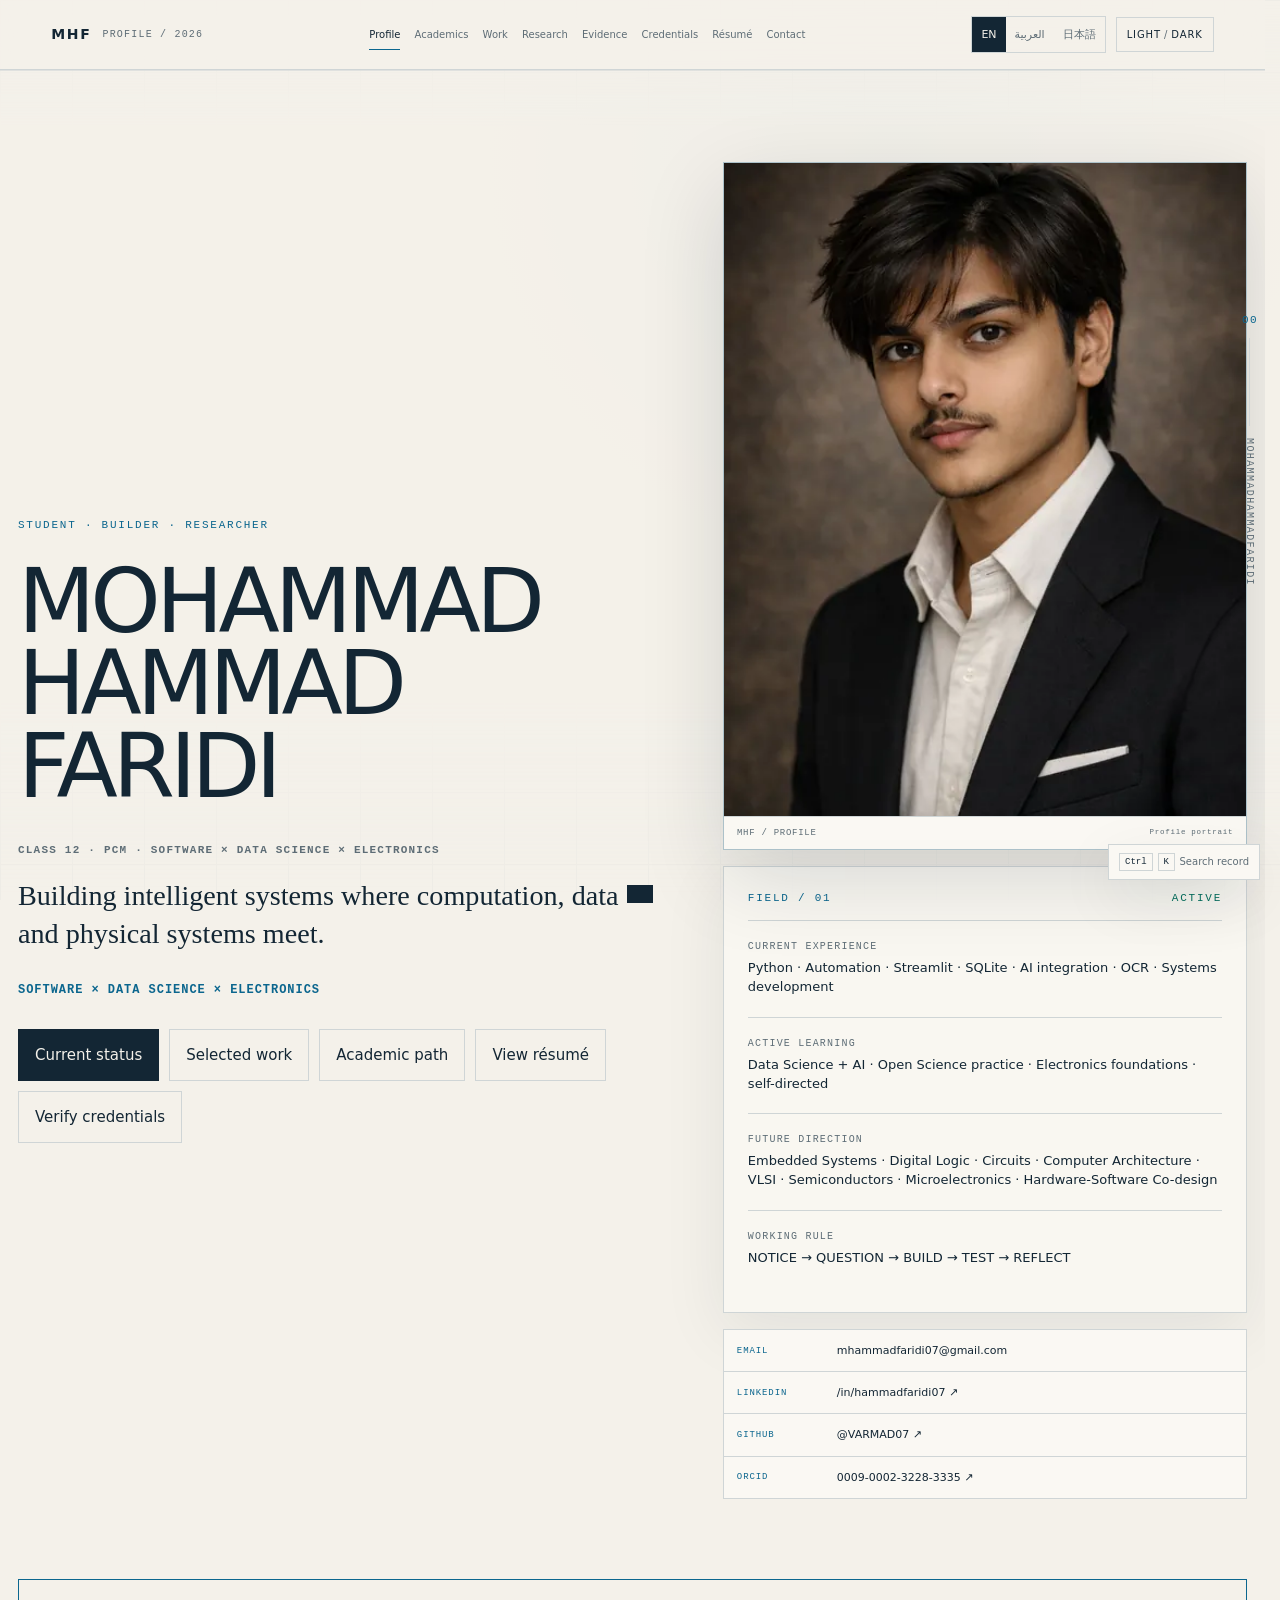
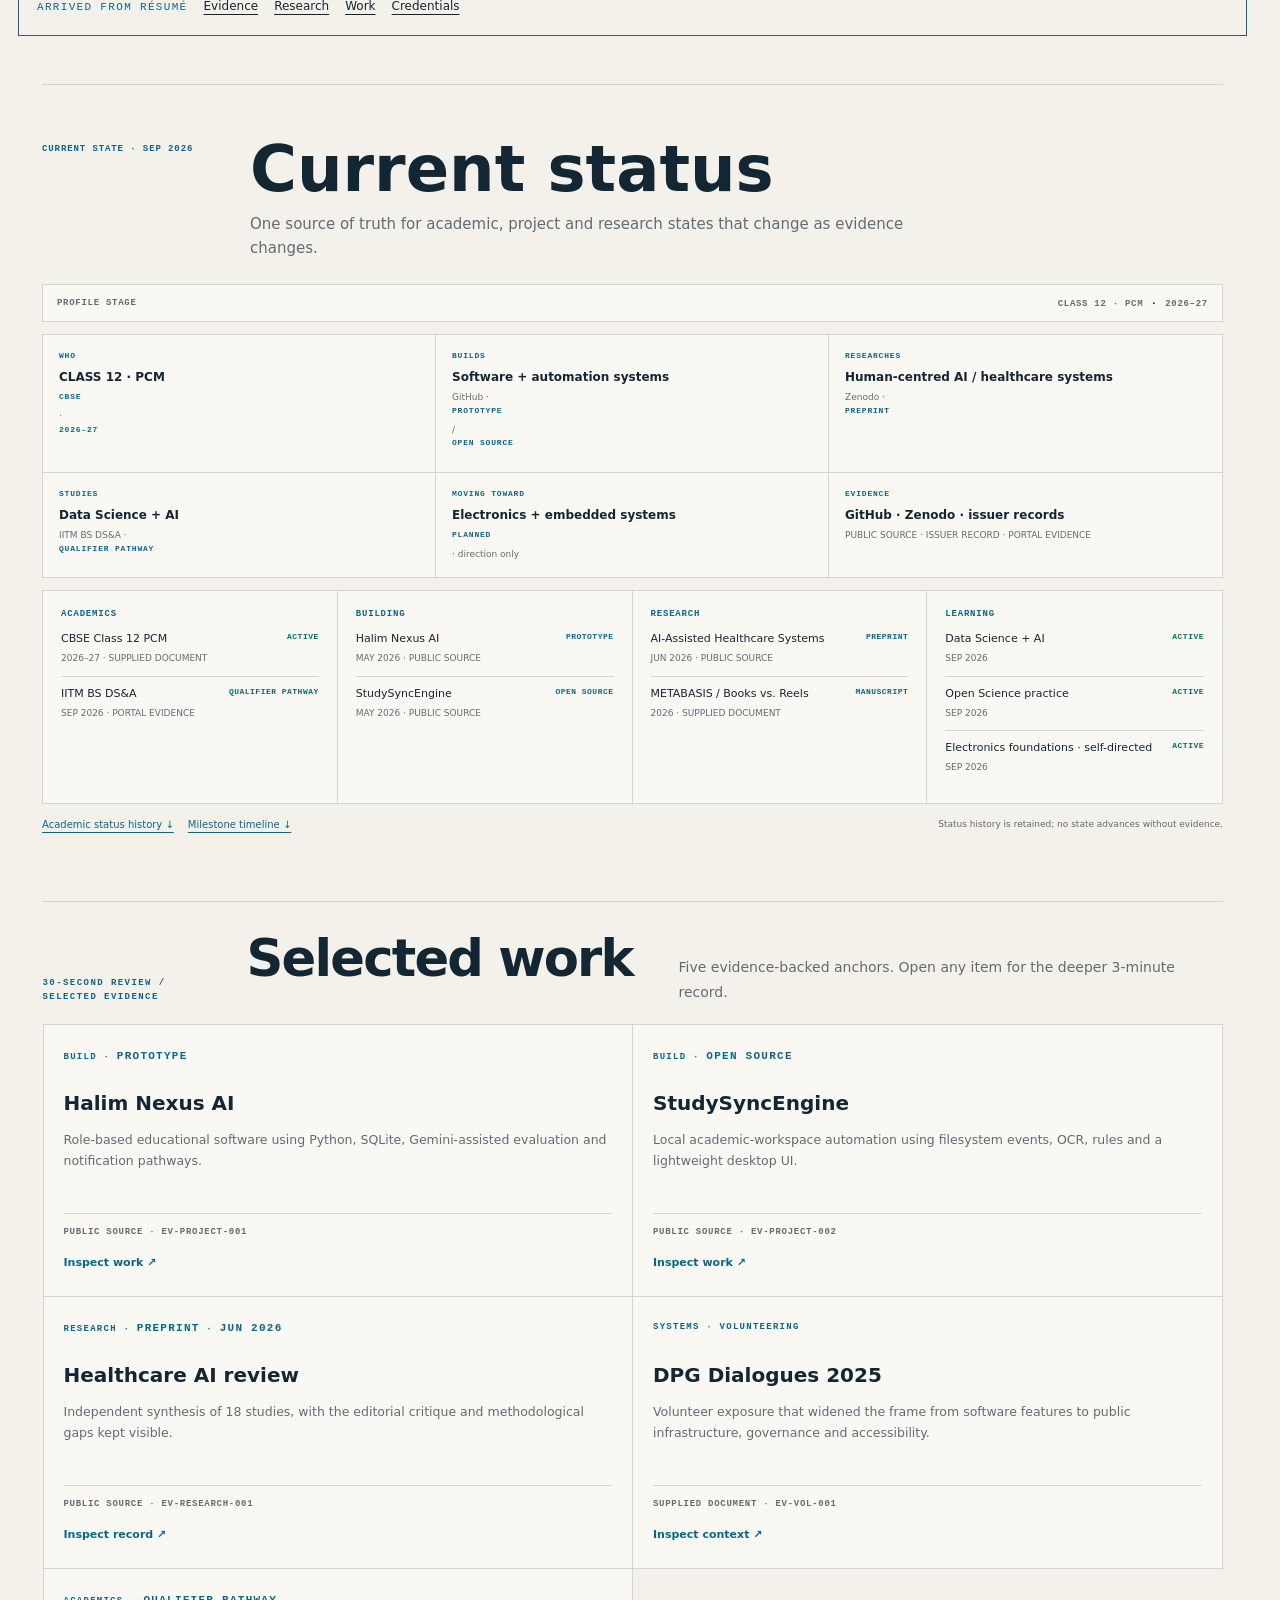
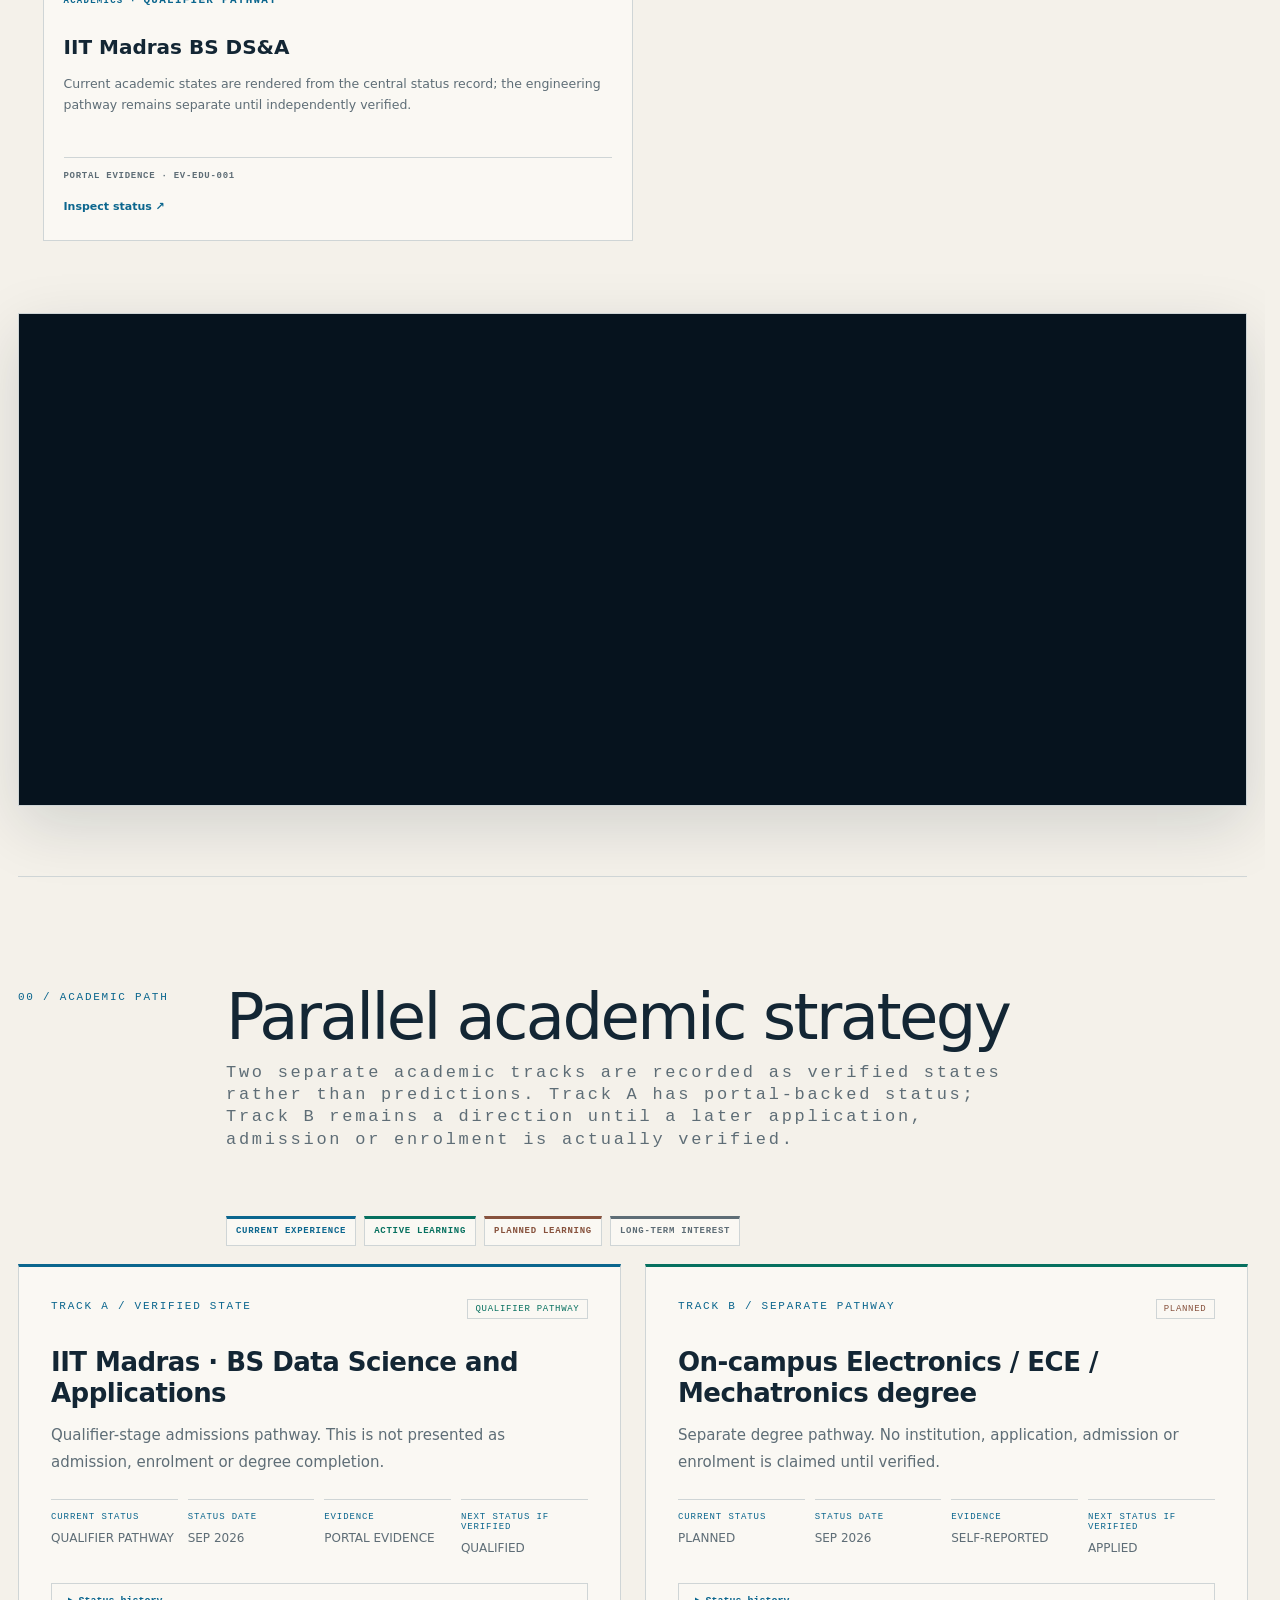
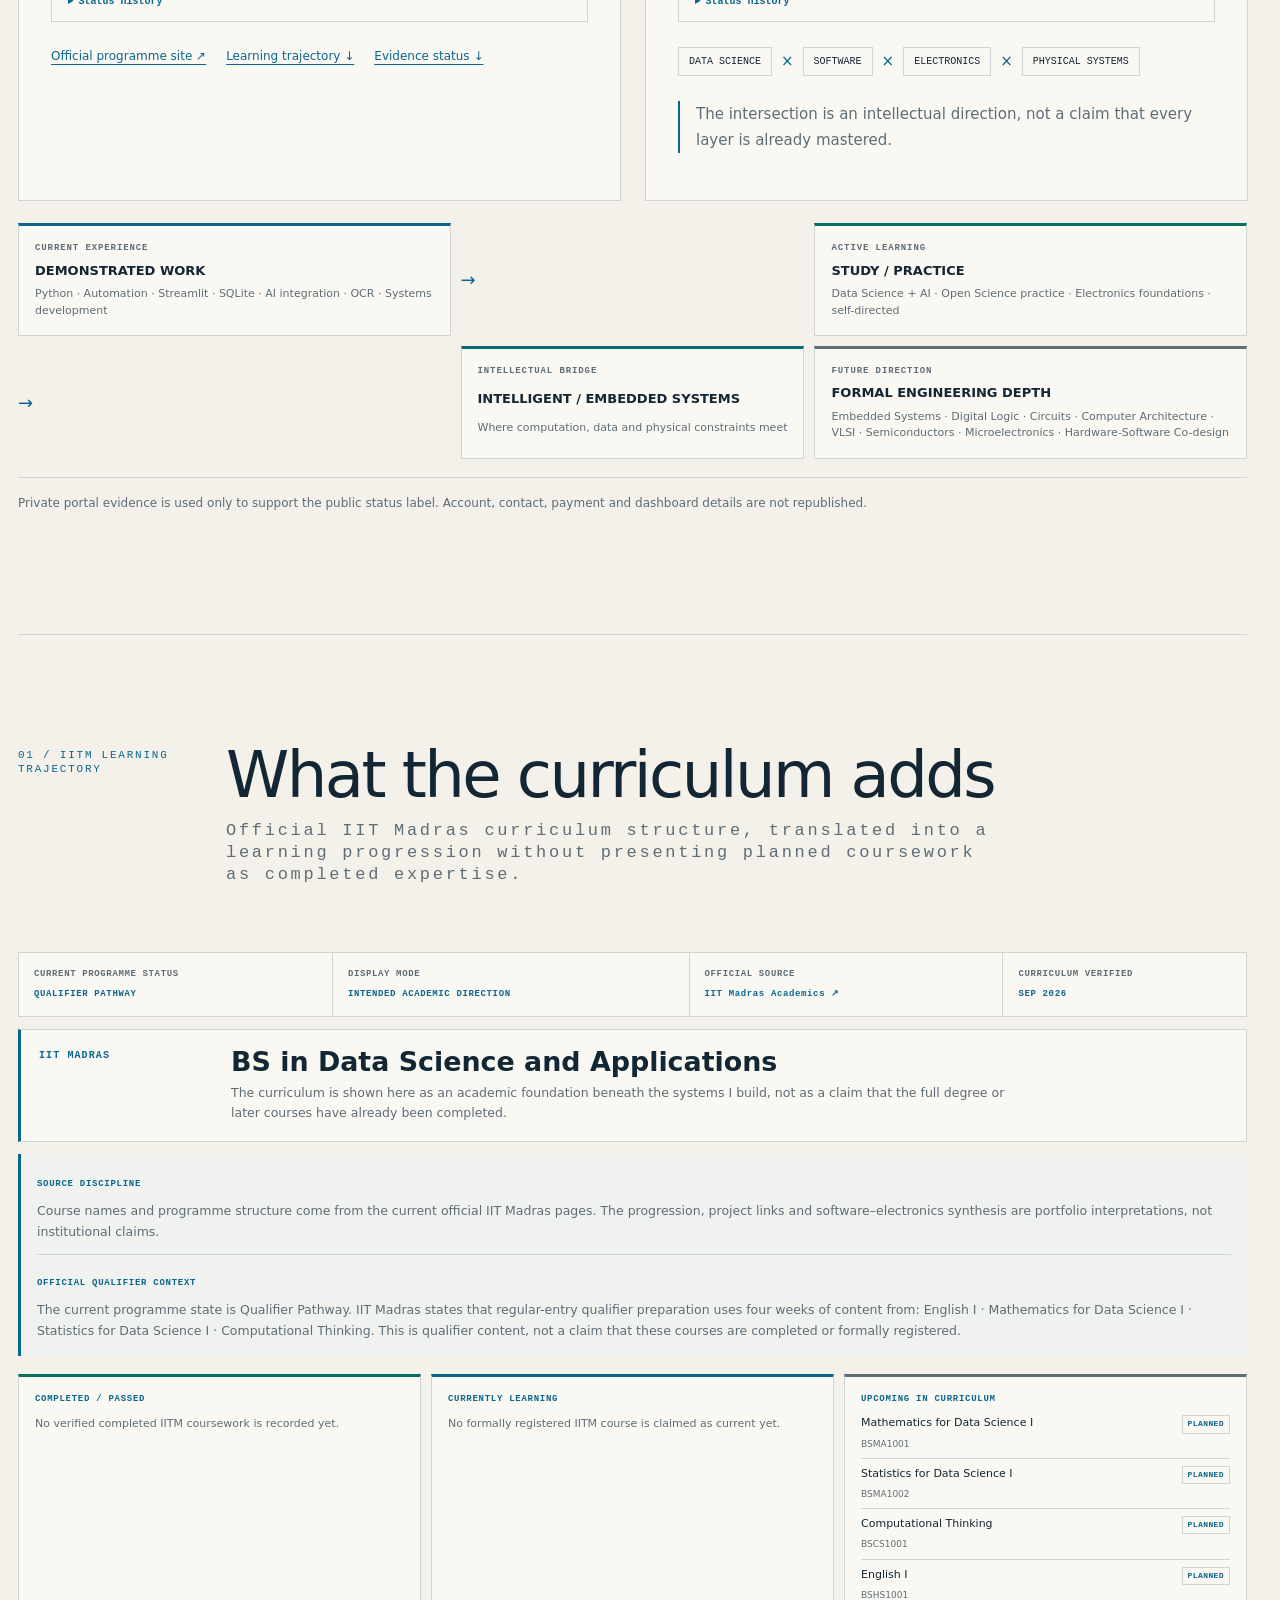
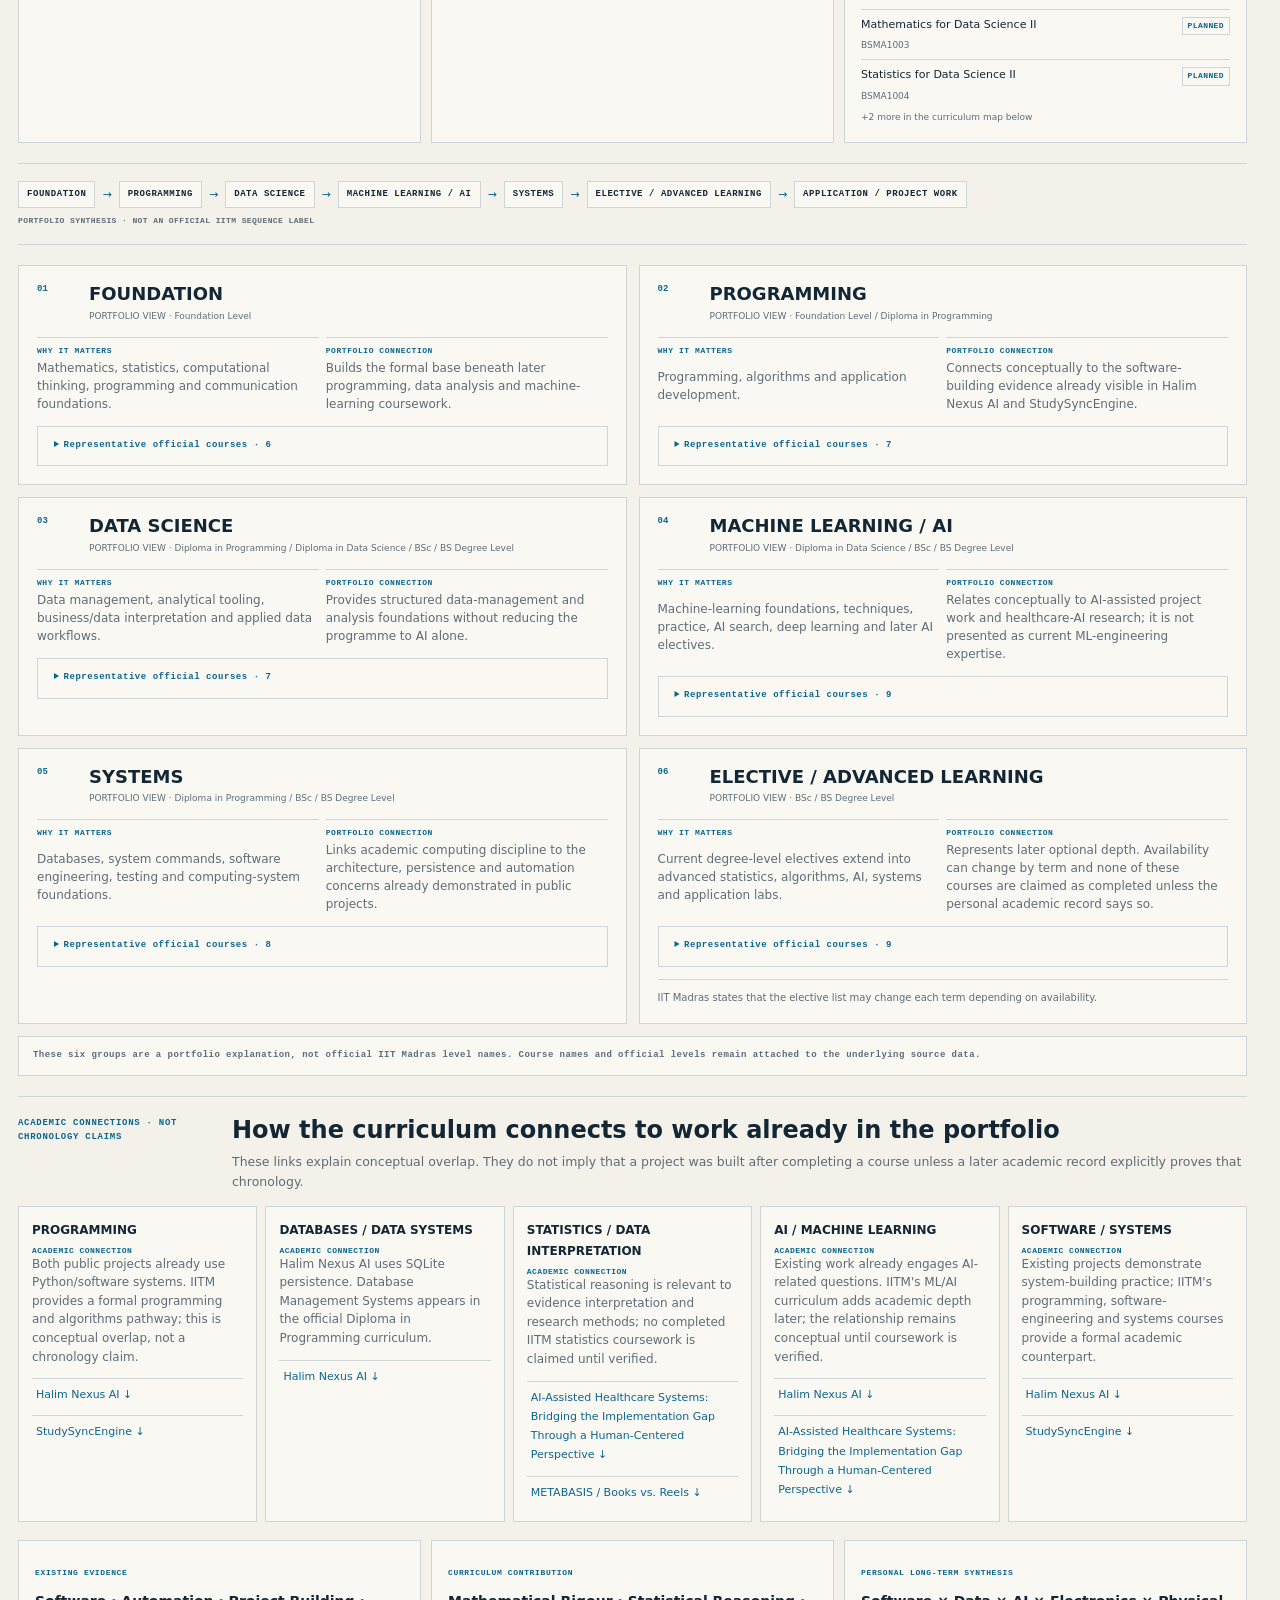
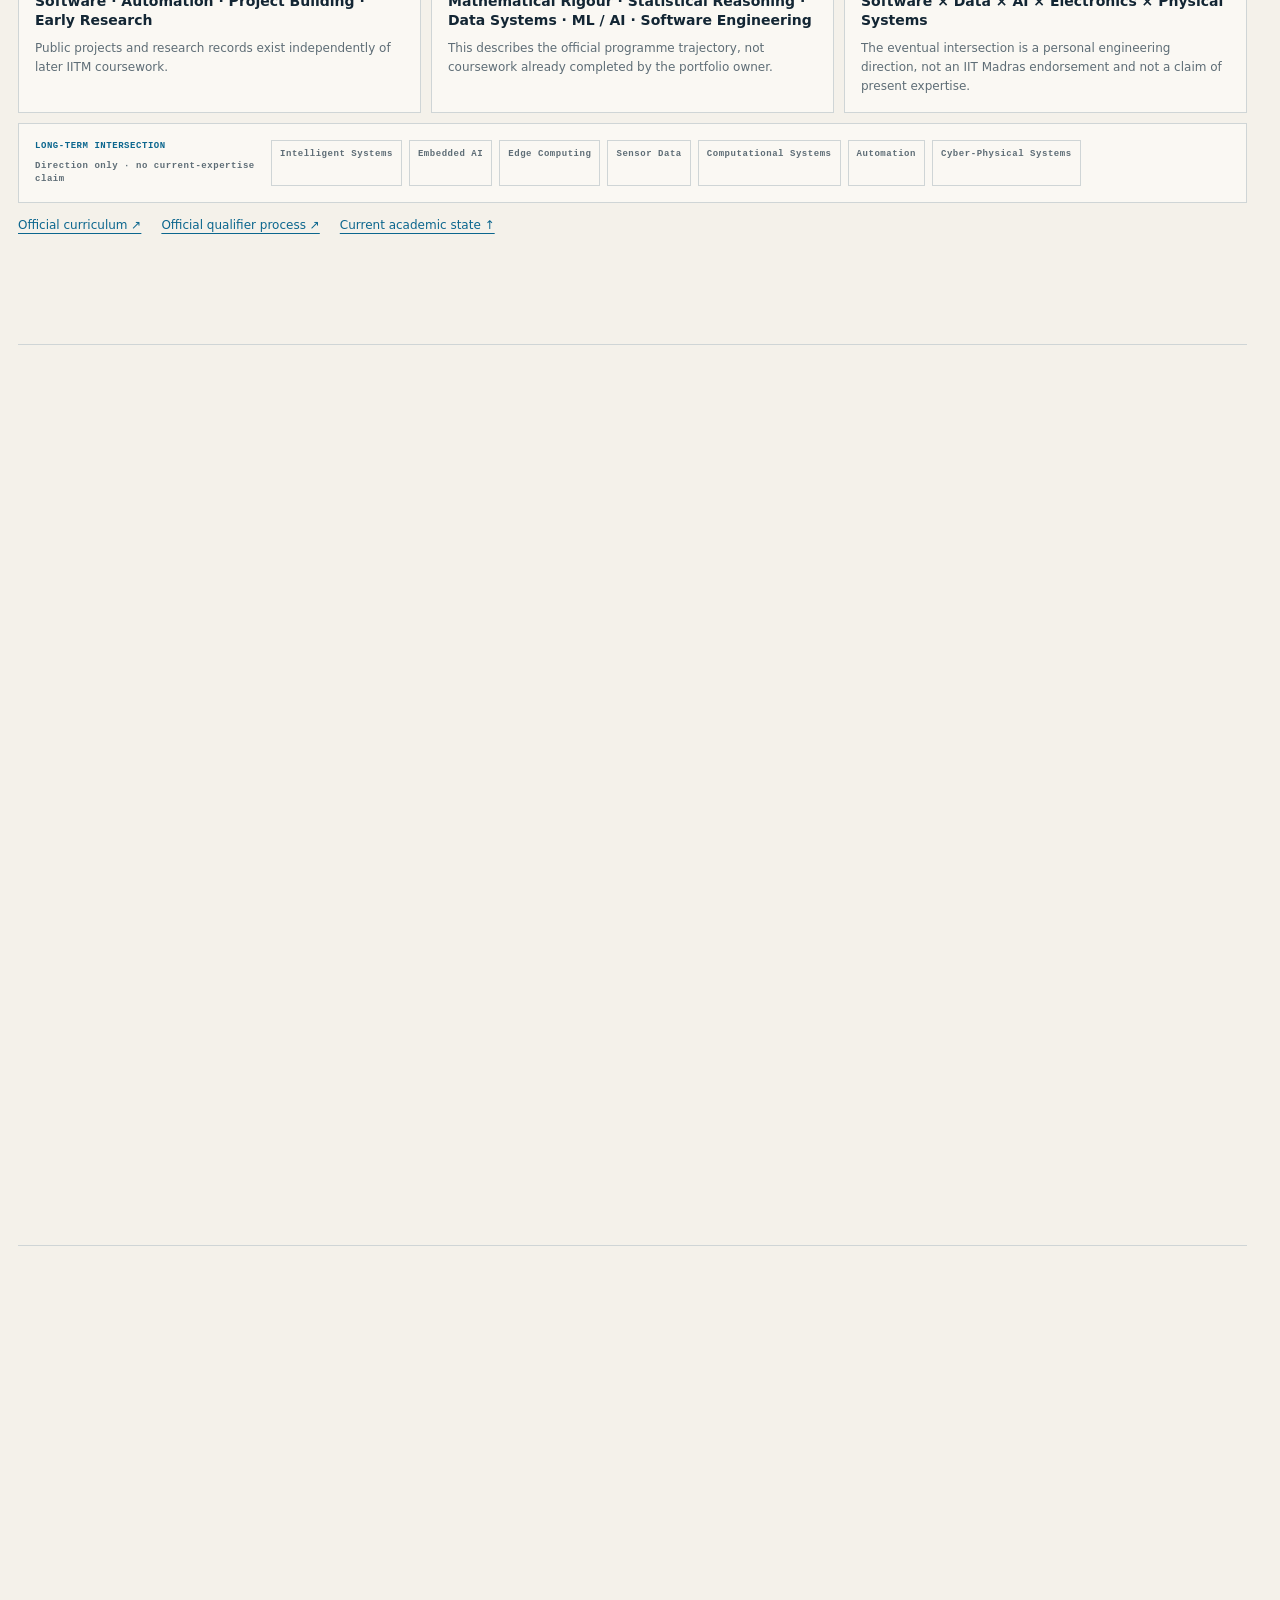
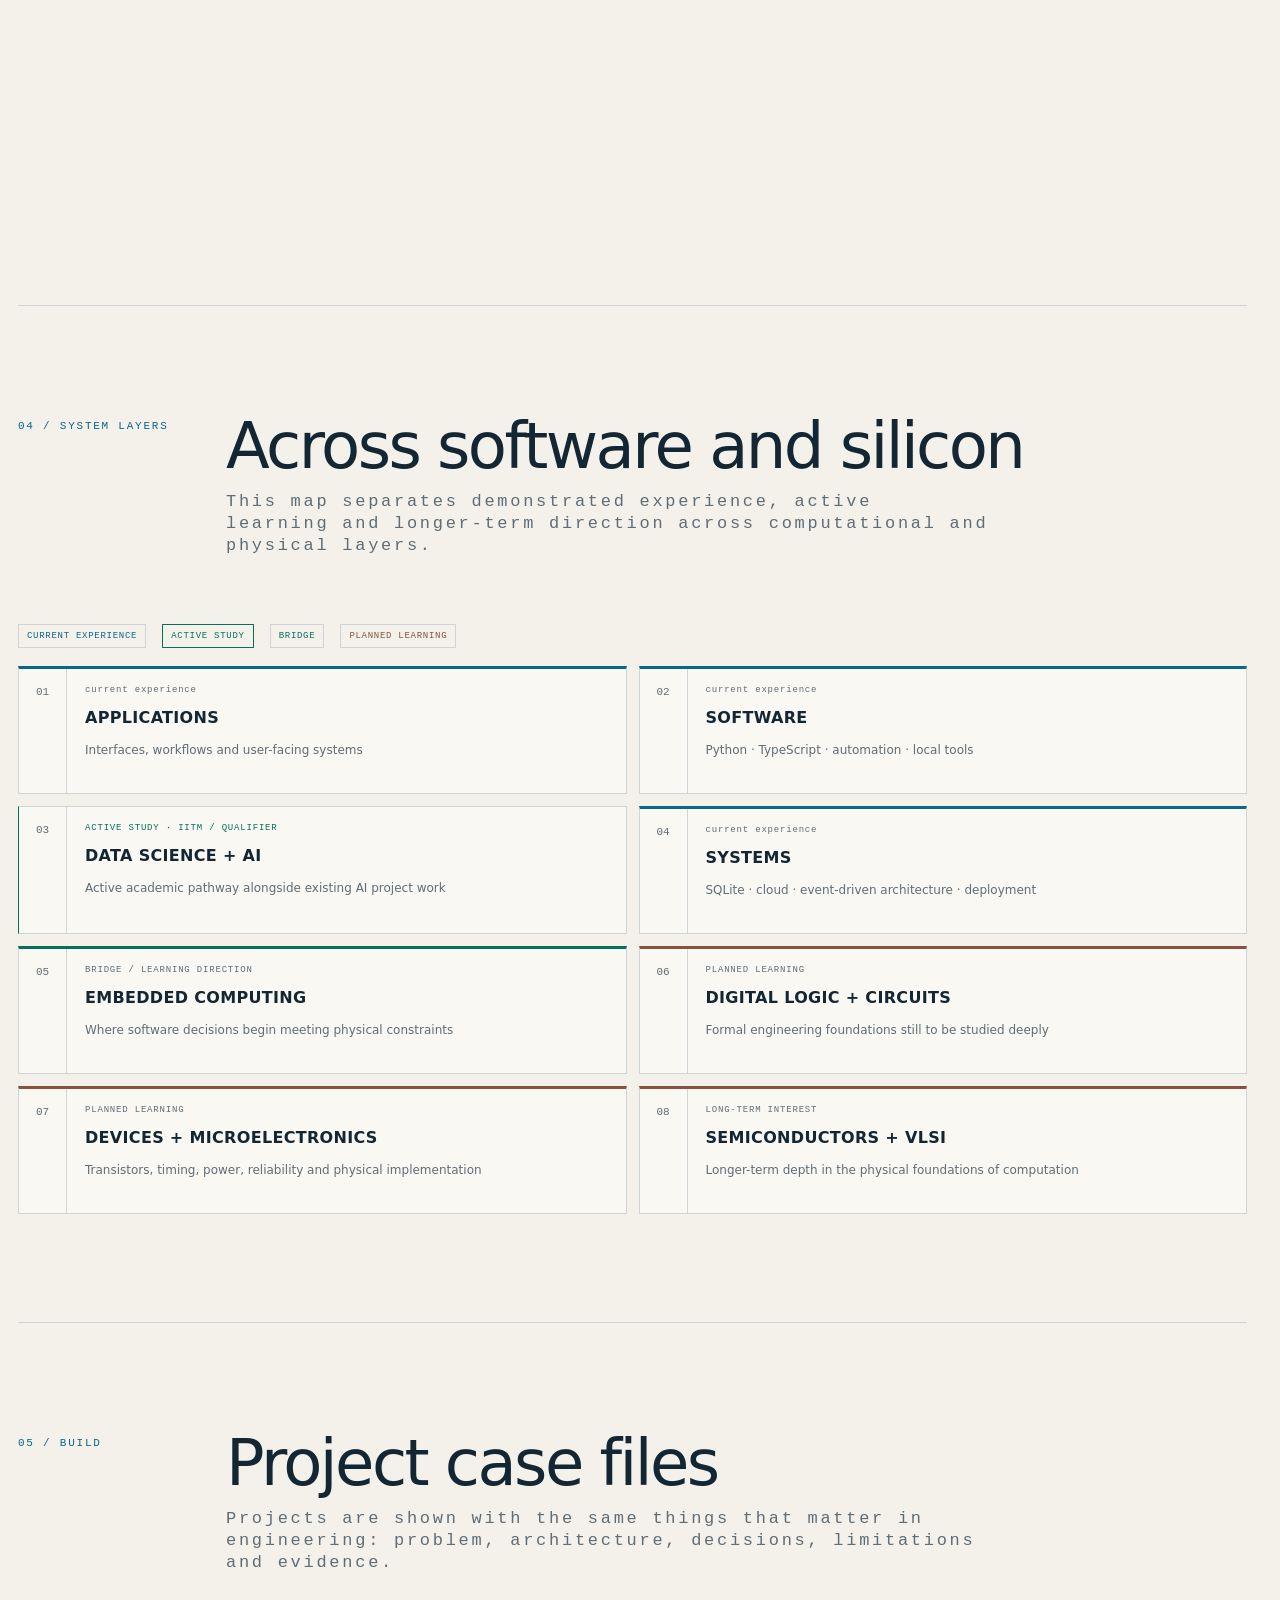
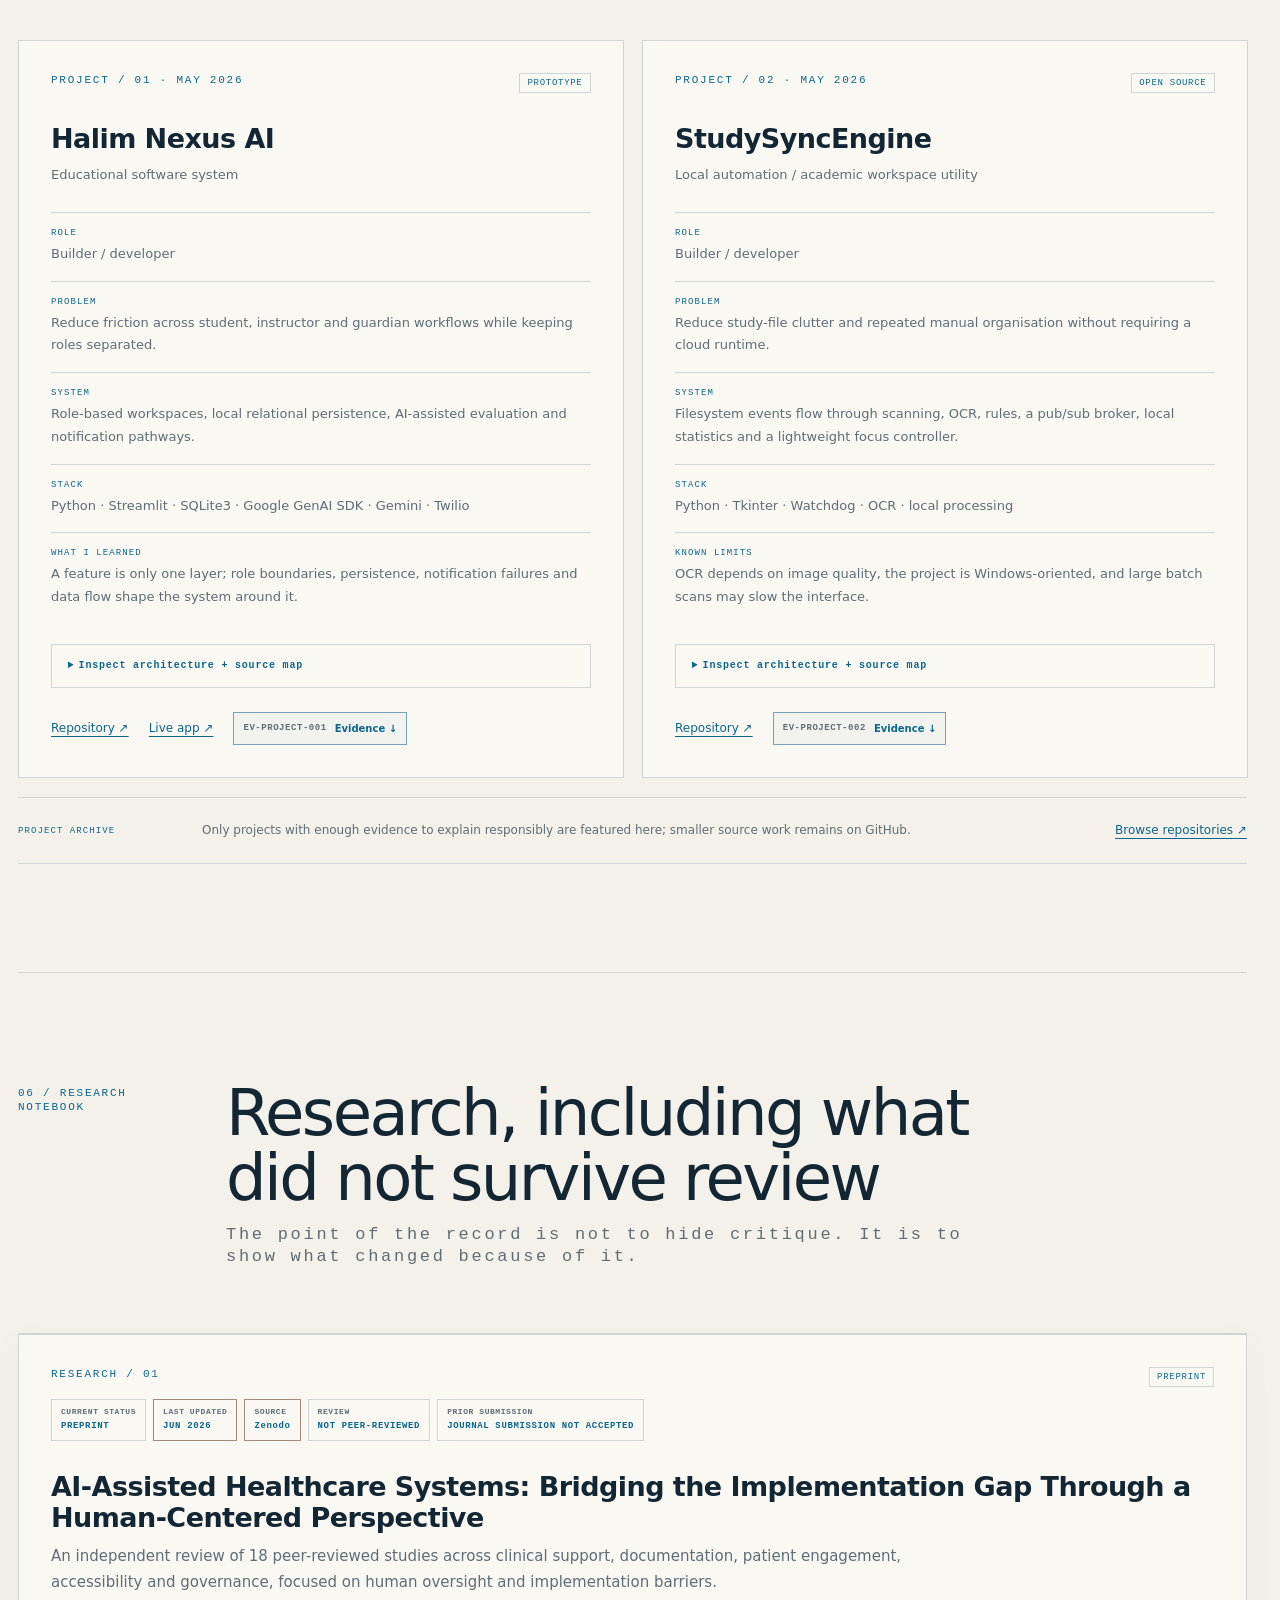
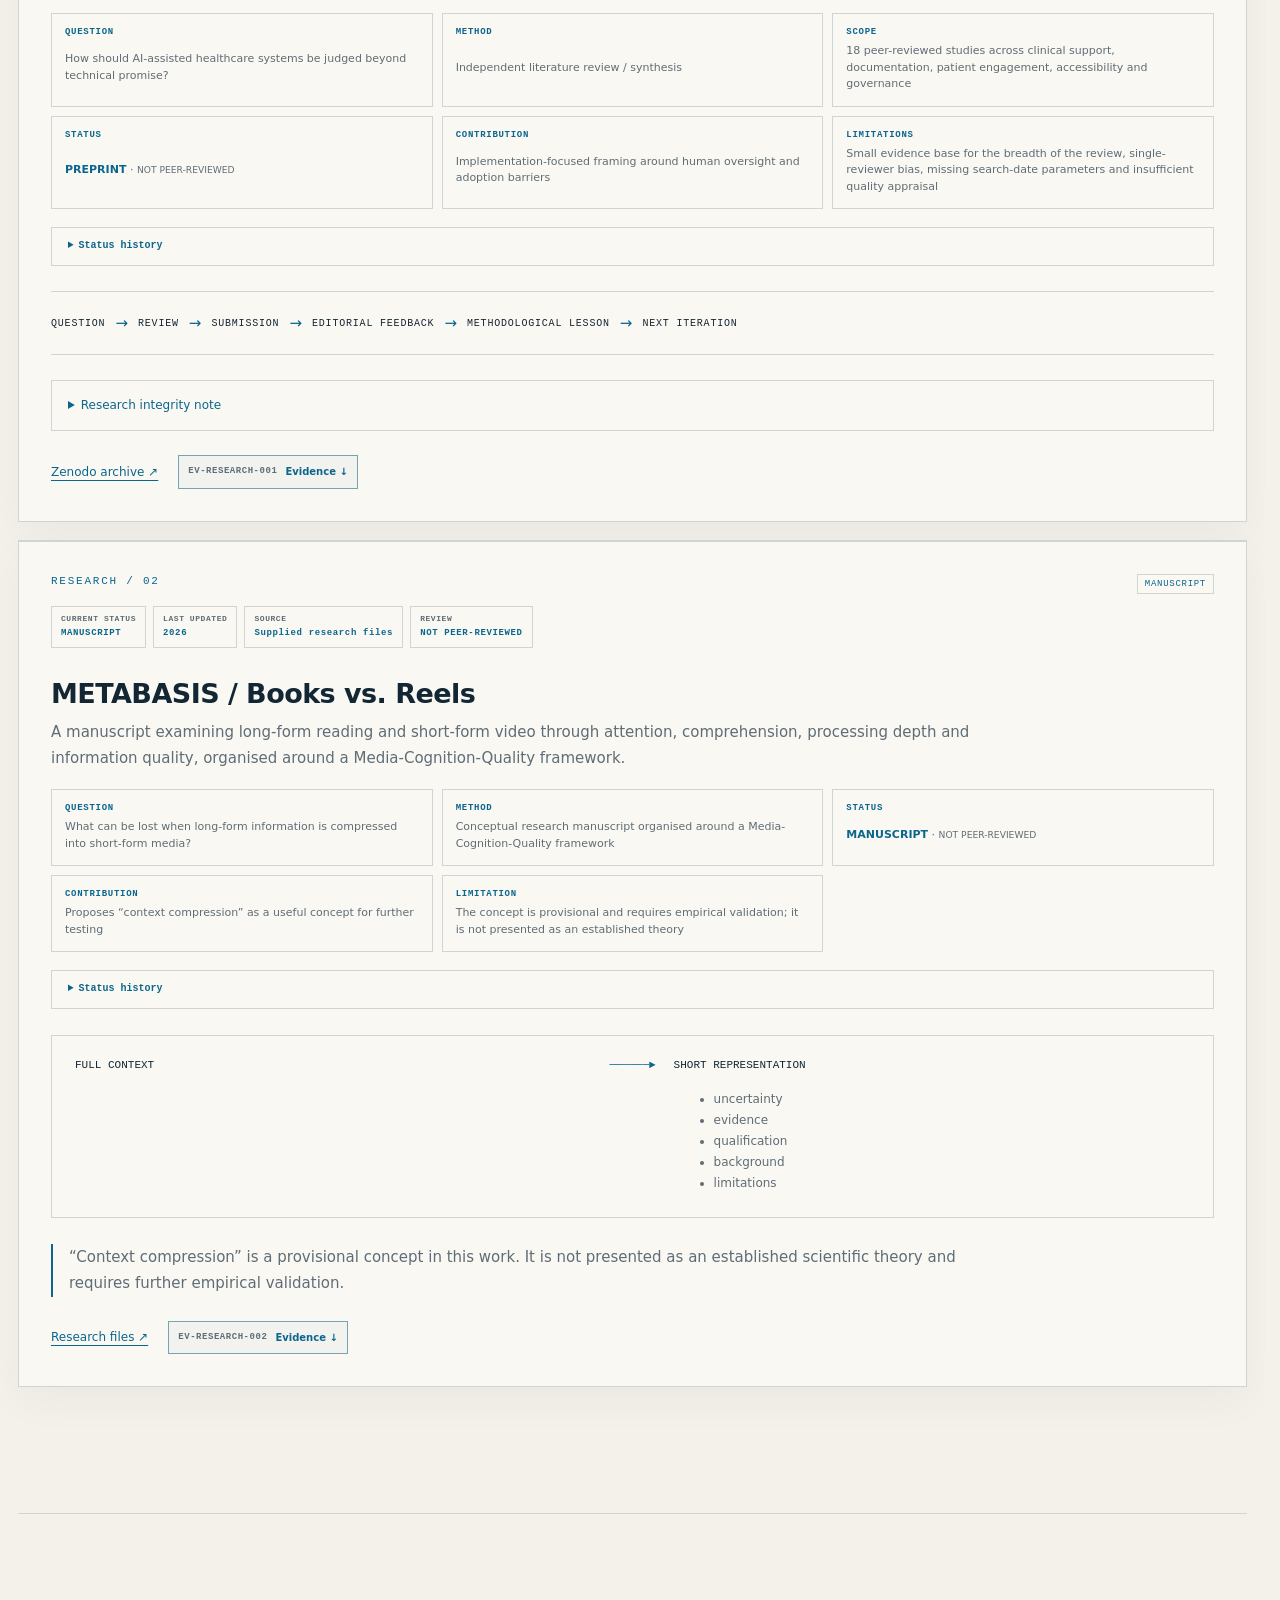
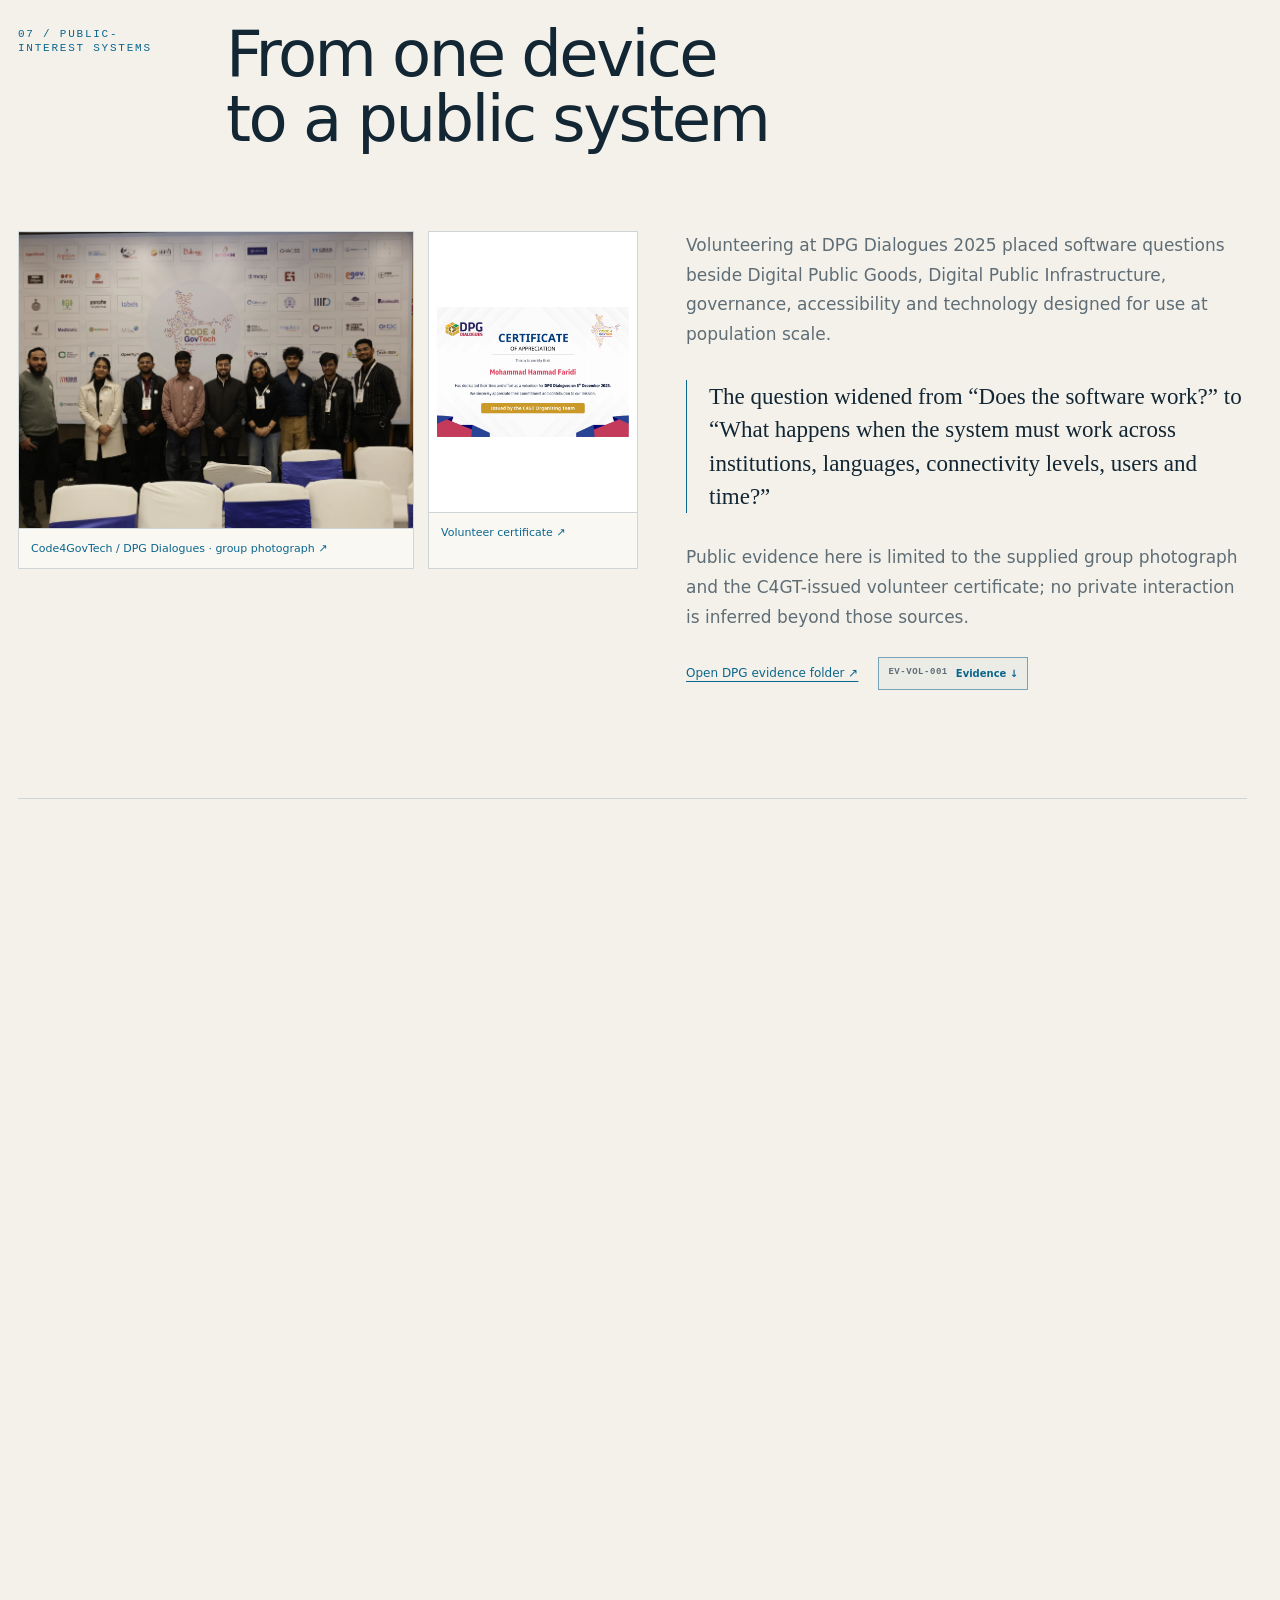
==== index.html @ b63f85c3 "Replace ambiguous evidence placeholders with explicit labels" ====
<!doctype html>
<html lang="en" dir="ltr" data-theme="home">
<head>
  <meta charset="utf-8">
  <meta name="viewport" content="width=device-width,initial-scale=1">
  <title>Mohammad Hammad Faridi · Student, Builder, Researcher</title>
  <meta name="description" content="Portfolio of Mohammad Hammad Faridi, a Class 12 PCM student exploring software, data science, AI and electronics through projects, research and structured learning.">
  <link rel="canonical" href="https://varmad07.github.io/resume/">
  <meta name="robots" content="index,follow,max-image-preview:large">
  <meta name="color-scheme" content="light dark">
  <meta name="theme-color" content="#f4f1ea">
  <meta property="og:type" content="website">
  <meta property="og:site_name" content="Mohammad Hammad Faridi — Portfolio">
  <meta property="og:title" content="Mohammad Hammad Faridi · Student, Builder, Researcher">
  <meta property="og:description" content="Class 12 PCM student exploring software, data science, AI and electronics through projects, research and structured learning.">
  <meta property="og:url" content="https://varmad07.github.io/resume/">
  <meta property="og:image" content="https://varmad07.github.io/resume/assets/images/og/mhf-og-v3.webp">
  <meta property="og:image:width" content="1200">
  <meta property="og:image:height" content="630">
  <meta property="og:image:alt" content="Mohammad Hammad Faridi — Student, Builder, Researcher · Software × Data Science × Electronics">
  <meta name="twitter:image" content="https://varmad07.github.io/resume/assets/images/og/mhf-og-v3.webp">
  <meta name="twitter:image:alt" content="Mohammad Hammad Faridi — Student, Builder, Researcher · Software × Data Science × Electronics">
  <meta name="twitter:title" content="Mohammad Hammad Faridi · Student, Builder, Researcher">
  <meta name="twitter:description" content="Class 12 PCM student exploring software, data science, AI and electronics through projects, research and structured learning.">
  <meta name="twitter:card" content="summary_large_image">
  <link rel="icon" href="assets/icons/icon.svg" type="image/svg+xml">
  <link rel="manifest" href="manifest.webmanifest">
  <link rel="preload" as="image" href="assets/images/profile-672.webp" type="image/webp" media="(min-width: 721px)" imagesrcset="assets/images/profile-480.webp 480w, assets/images/profile-672.webp 672w, assets/images/profile-768.webp 768w, assets/images/profile.webp 1024w" imagesizes="(max-width: 1050px) 700px, 36vw">
  <link rel="stylesheet" href="styles.css">
  <script type="application/ld+json">
  {
    "@context":"https://schema.org",
    "@graph":[
      {
        "@type":"Person",
        "@id":"https://varmad07.github.io/resume/#person",
        "name":"Mohammad Hammad Faridi",
        "url":"https://varmad07.github.io/resume/",
        "image":"https://varmad07.github.io/resume/assets/images/profile.webp",
        "sameAs":[
          "https://orcid.org/0009-0002-3228-3335",
          "https://github.com/VARMAD07",
          "https://linkedin.com/in/hammadfaridi07"
        ],
        "knowsAbout":[
          "Python","data science","AI-assisted software","local automation","open science","digital public infrastructure"
        ],
        "description":"Student, builder and researcher documenting software projects, research practice, technical learning and evidence across software, data science and electronics."
      },
      {
        "@type":"WebSite",
        "@id":"https://varmad07.github.io/resume/#website",
        "url":"https://varmad07.github.io/resume/",
        "name":"Mohammad Hammad Faridi — Portfolio",
        "about":{"@id":"https://varmad07.github.io/resume/#person"},
        "inLanguage":["en","ar","ja"]
      },
      {
        "@type":"ScholarlyArticle",
        "@id":"https://varmad07.github.io/resume/#healthcare-ai-research",
        "headline":"AI-Assisted Healthcare Systems: Bridging the Implementation Gap Through a Human-Centered Perspective",
        "author":{"@id":"https://varmad07.github.io/resume/#person"},
        "url":"https://zenodo.org/records/20707263",
        "description":"Independent review project on implementation barriers, human oversight and real-world use of AI-assisted healthcare systems, with a public research record and explicit methodology notes."
      },
      {
        "@type":"SoftwareSourceCode",
        "@id":"https://varmad07.github.io/resume/#halim-nexus-ai",
        "name":"Halim Nexus AI",
        "author":{"@id":"https://varmad07.github.io/resume/#person"},
        "codeRepository":"https://github.com/VARMAD07/halim-nexus-ai",
        "url":"https://halimai.streamlit.app/",
        "programmingLanguage":"Python"
      },
      {
        "@type":"SoftwareSourceCode",
        "@id":"https://varmad07.github.io/resume/#study-sync-engine",
        "name":"StudySyncEngine",
        "author":{"@id":"https://varmad07.github.io/resume/#person"},
        "codeRepository":"https://github.com/VARMAD07/study-sync-engine",
        "programmingLanguage":"Python"
      }
    ]
  }
  </script>
</head>
<body>
<div class="scroll-progress" aria-hidden="true"><i id="scroll-progress-bar"></i></div>
<a class="skip" href="#main" data-i18n="skip">Skip to content</a>
<div class="grid-bg" aria-hidden="true"></div>
<header class="topbar" id="top">
  <a class="brand" href="#top" title="Mohammad Hammad Faridi home"><b>MHF</b><small>PROFILE / 2026</small></a>
  <nav class="desktop-nav" aria-label="Primary">
    <a href="#profile" data-i18n="nav.profile">Profile</a><a href="#academic-path" data-i18n="nav.academics">Academics</a><a href="#work" data-i18n="nav.work">Work</a><a href="#research" data-i18n="nav.research">Research</a><a href="#evidence" data-i18n="nav.evidence">Evidence</a><a href="#credentials" data-i18n="nav.credentials">Credentials</a><a href="#resume" data-i18n="nav.resume">Résumé</a><a href="#contact" data-i18n="nav.contact">Contact</a>
  </nav>
  <div class="controls">
    <div class="languages" aria-label="Language"><button data-lang="en" class="active">EN</button><button data-lang="ar">العربية</button><button data-lang="ja">日本語</button></div>
    <button id="theme" class="theme" aria-pressed="false" title="Toggle light / dark mode"><span data-i18n="mode.home">LIGHT</span><i>/</i><span data-i18n="mode.lab">DARK</span></button>
    <button id="menu" class="menu" aria-expanded="false" aria-controls="mobile-nav" data-i18n="menu">Menu</button>
  </div>
</header>
<aside class="section-indicator" aria-hidden="true"><span id="section-index">00</span><i></i><span id="section-label">PROFILE</span></aside>
<nav id="mobile-nav" class="mobile-nav" hidden>
  <a href="#profile" data-i18n="nav.profile">Profile</a><a href="#academic-path" data-i18n="nav.academics">Academics</a><a href="#work" data-i18n="nav.work">Work</a><a href="#research" data-i18n="nav.research">Research</a><a href="#evidence" data-i18n="nav.evidence">Evidence</a><a href="#credentials" data-i18n="nav.credentials">Credentials</a><a href="#resume" data-i18n="nav.resume">Résumé</a><a href="#contact" data-i18n="nav.contact">Contact</a>
</nav>
<aside id="reviewer-mode-note" class="reviewer-mode-note" hidden>
  <span><b data-i18n="reviewer.label">REVIEWER VIEW</b><small data-i18n="reviewer.note">Current status · academic path · selected work · research · evidence · résumé</small><small id="reviewer-current-state" class="reviewer-current-state"></small></span>
  <nav class="reviewer-links" aria-label="Reviewer fast path"><a href="#current-status">Current status</a><a href="#academic-path">Academics</a><a href="#selected-work">Selected work</a><a href="#research">Research</a><a href="#evidence">Evidence</a><a href="#resume">Résumé</a></nav>
  <a href="./" data-i18n="reviewer.exit">Exit reviewer view</a>
</aside>

<main id="main" tabindex="-1">
<section class="hero" id="profile">
  <div class="hero-copy">
    <p class="micro" data-i18n="hero.kicker">STUDENT · BUILDER · RESEARCHER</p>
    <h1><span>MOHAMMAD</span><span>HAMMAD</span><span>FARIDI</span></h1>
    <p class="hero-role"><span data-state="profile.stage">Loading current stage</span><span aria-hidden="true"> · </span><span data-i18n="hero.role">Software × Data Science × Electronics</span></p>
    <p class="lede" data-i18n="hero.lede">Building intelligent systems where computation, data and physical systems meet.</p>
    <p class="trajectory" data-i18n="hero.trajectory">Software × Data Science × Electronics</p>
    <div class="actions"><a class="btn primary" href="#current-status">Current status</a><a class="btn" href="#selected-work">Selected work</a><a class="btn" href="#academic-path" data-i18n="cta.path">Academic path</a><a class="btn" href="https://drive.google.com/file/d/1es2jFYbbYQQ4BdC5oNyECEX2p4zypKti/view?usp=drivesdk" target="_blank" rel="noopener" data-i18n="cta.resume">View résumé</a><a class="btn" href="#evidence" data-i18n="cta.verify">Verify credentials</a></div>
  </div>
  <div class="hero-side">
    <figure class="profile-card portrait">
      <a class="profile-image-link" href="https://drive.google.com/file/d/1rOJaoReKV3YGpdus0JSVkkRPq9ZMbrIQ/view?usp=drivesdk" target="_blank" rel="noopener" aria-label="Open Mohammad Hammad Faridi profile portrait">
        <img src="assets/images/profile-672.webp" srcset="assets/images/profile-480.webp 480w, assets/images/profile-672.webp 672w, assets/images/profile-768.webp 768w, assets/images/profile.webp 1024w" sizes="(max-width: 720px) calc(100vw - 36px), (max-width: 1050px) 700px, 36vw" alt="Mohammad Hammad Faridi" width="1024" height="1536" loading="lazy" decoding="async" fetchpriority="auto">
      </a>
      <figcaption><span>MHF / PROFILE</span><small data-i18n="photo.caption">Profile portrait</small></figcaption>
    </figure>
    <aside class="instrument">
      <div class="instrument-head"><span>FIELD / 01</span><span class="signal">ACTIVE</span></div>
      <dl><div><dt data-i18n="scope.current">CURRENT EXPERIENCE</dt><dd data-state-list-inline="capabilities.currentExperience">Loading…</dd></div><div><dt data-i18n="scope.study">ACTIVE LEARNING</dt><dd data-state-list-inline="capabilities.activeLearning">Loading…</dd></div><div><dt data-i18n="scope.next">FUTURE DIRECTION</dt><dd data-state-list-inline="capabilities.futureDirection">Loading…</dd></div><div><dt data-i18n="scope.rule">WORKING RULE</dt><dd>NOTICE → QUESTION → BUILD → TEST → REFLECT</dd></div></dl>
    </aside>
    <div class="contact-rail" aria-label="Profile links">
      <a href="mailto:mhammadfaridi07@gmail.com"><span>EMAIL</span><b>mhammadfaridi07@gmail.com</b></a>
      <a href="https://linkedin.com/in/hammadfaridi07" target="_blank" rel="noopener"><span>LINKEDIN</span><b>/in/hammadfaridi07 ↗</b></a>
      <a href="https://github.com/VARMAD07" target="_blank" rel="noopener"><span>GITHUB</span><b>@VARMAD07 ↗</b></a>
      <a href="https://orcid.org/0009-0002-3228-3335" target="_blank" rel="noopener"><span>ORCID</span><b>0009-0002-3228-3335 ↗</b></a>
    </div>
  </div>
</section>

<section id="resume-arrival" class="resume-arrival" hidden aria-live="polite"><b data-i18n="arrival">ARRIVED FROM RÉSUMÉ</b><a href="#evidence" data-i18n="nav.evidence">Evidence</a><a href="#research" data-i18n="nav.research">Research</a><a href="#work" data-i18n="nav.work">Work</a><a href="#credentials" data-i18n="credentials.title">Credentials</a></section>

<section class="current-status-panel" id="current-status" aria-labelledby="current-status-title">
  <header>
    <p><span data-i18n="current.kicker">CURRENT STATE</span> · <b data-state="asOf">Loading…</b></p>
    <h2 id="current-status-title" data-i18n="current.title">Current status</h2>
    <span data-i18n="current.intro">One source of truth for academic, project and research states that change as evidence changes.</span>
  </header>
  <div class="status-phase"><span data-i18n="current.phase">PROFILE STAGE</span><b><span data-state="profile.stage">Loading current stage</span> · <span data-state="profile.stageDate">Loading date</span></b></div>
  <div class="reviewer-snapshot" aria-label="30-second reviewer summary">
    <article><span data-i18n="review.who">WHO</span><b data-state="profile.stage">Loading current stage</b><small><span data-state="profile.schoolSystem">Loading school system</span> · <span data-state="profile.stageDate">Loading academic year</span></small></article>
    <article><span data-i18n="review.builds">BUILDS</span><b data-i18n="review.buildsValue">Software + automation systems</b><small>GitHub · <span data-state-status="projects.halim.status">Loading status</span> / <span data-state-status="projects.studysync.status">Loading status</span></small></article>
    <article><span data-i18n="review.researches">RESEARCHES</span><b data-i18n="review.researchesValue">Human-centred AI / healthcare systems</b><small>Zenodo · <span data-state-status="research.healthcare.status">Loading status</span></small></article>
    <article><span data-i18n="review.studies">STUDIES</span><b data-i18n="review.studiesValue">Data Science + AI</b><small>IITM BS DS&A · <span data-state-status="academics.iitm.status">Loading status</span></small></article>
    <article><span data-i18n="review.direction">MOVING TOWARD</span><b data-i18n="review.directionValue">Electronics + embedded systems</b><small><span data-state-status="academics.engineering.status">Loading status</span> · direction only</small></article>
    <article><span data-i18n="review.evidence">EVIDENCE</span><b data-i18n="review.evidenceValue">GitHub · Zenodo · issuer records</b><small>PUBLIC SOURCE · ISSUER RECORD · PORTAL EVIDENCE</small></article>
  </div>
  <div class="current-status-grid">
    <article><span data-i18n="current.academics">ACADEMICS</span><div id="current-academics"></div></article>
    <article><span data-i18n="current.building">BUILDING</span><div id="current-building"></div></article>
    <article><span data-i18n="current.research">RESEARCH</span><div id="current-research"></div></article>
    <article><span data-i18n="current.learning">LEARNING</span><div id="current-learning"></div></article>
  </div>
  <div class="status-links"><a href="#academic-path" data-i18n="current.history">Academic status history ↓</a><a href="#experience">Milestone timeline ↓</a><small>Status history is retained; no state advances without evidence.</small></div>
</section>

<section class="selected-highlights" id="selected-work" aria-labelledby="highlights-title">
  <header>
    <p data-i18n="highlights.kicker">30-SECOND REVIEW / SELECTED EVIDENCE</p>
    <h2 id="highlights-title" data-i18n="highlights.title">Selected work</h2>
    <span data-i18n="highlights.intro">Five evidence-backed anchors. Open any item for the deeper 3-minute record.</span>
  </header>
  <div class="highlight-grid">
    <a href="#project-halim" class="highlight-card">
      <span class="highlight-type">BUILD · <b data-state-status="projects.halim.status">Loading…</b></span>
      <h3>Halim Nexus AI</h3>
      <p data-i18n="selected.halim">Role-based educational software using Python, SQLite, Gemini-assisted evaluation and notification pathways.</p>
      <span class="highlight-proof">PUBLIC SOURCE · EV-PROJECT-001</span><b data-i18n="highlights.open">Inspect work ↗</b>
    </a>
    <a href="#project-study" class="highlight-card">
      <span class="highlight-type">BUILD · <b data-state-status="projects.studysync.status">Loading…</b></span>
      <h3>StudySyncEngine</h3>
      <p data-i18n="selected.study">Local academic-workspace automation using filesystem events, OCR, rules and a lightweight desktop UI.</p>
      <span class="highlight-proof">PUBLIC SOURCE · EV-PROJECT-002</span><b data-i18n="highlights.open">Inspect work ↗</b>
    </a>
    <a href="#research-healthcare" class="highlight-card">
      <span class="highlight-type">RESEARCH · <b data-state-status="research.healthcare.status">Loading…</b> · <b data-state="research.healthcare.statusDate">Loading…</b></span>
      <h3>Healthcare AI review</h3>
      <p data-i18n="selected.health">Independent synthesis of 18 studies, with the editorial critique and methodological gaps kept visible.</p>
      <span class="highlight-proof">PUBLIC SOURCE · EV-RESEARCH-001</span><b data-i18n="highlights.open">Inspect record ↗</b>
    </a>
    <a href="#public-systems" class="highlight-card">
      <span class="highlight-type">SYSTEMS · VOLUNTEERING</span>
      <h3>DPG Dialogues 2025</h3>
      <p data-i18n="selected.dpg">Volunteer exposure that widened the frame from software features to public infrastructure, governance and accessibility.</p>
      <span class="highlight-proof">SUPPLIED DOCUMENT · EV-VOL-001</span><b data-i18n="highlights.open">Inspect context ↗</b>
    </a>
    <a href="#academic-path" class="highlight-card">
      <span class="highlight-type">ACADEMICS · <b data-state-status="academics.iitm.status">Loading…</b></span>
      <h3>IIT Madras BS DS&A</h3>
      <p data-i18n="selected.iitm">Current academic states are rendered from the central status record; the engineering pathway remains separate until independently verified.</p>
      <span class="highlight-proof">PORTAL EVIDENCE · EV-EDU-001</span><b data-i18n="highlights.open">Inspect status ↗</b>
    </a>
  </div>
</section>

<section class="portfolio-banner" aria-label="Mohammad Hammad Faridi systems engineering banner">
  <img src="assets/images/banner-1280.webp" srcset="assets/images/banner-640.webp 640w, assets/images/banner-768.webp 768w, assets/images/banner-960.webp 960w, assets/images/banner-1280.webp 1280w, assets/images/banner.webp 1983w" sizes="(max-width: 720px) calc(100vw - 24px), (max-width: 1276px) calc(100vw - 36px), 1240px" alt="Mohammad Hammad Faridi — Systems Engineering, AI and Machine Learning, Infrastructure, Automation and Workflows, Technology for Society" width="1983" height="793" loading="lazy" decoding="async" fetchpriority="low">
</section>


<section class="indexed" id="academic-path">
  <header class="section-head"><p>00 / ACADEMIC PATH</p><h2 data-i18n="path.title">Parallel academic strategy</h2><p data-i18n="path.intro">Two separate academic tracks are recorded as verified states rather than predictions. Track A has portal-backed status; Track B remains a direction until a later application, admission or enrolment is actually verified.</p></header>
  <div class="academic-status-legend" aria-label="Academic and technical status legend">
    <span class="status-current" data-i18n="status.current">CURRENT EXPERIENCE</span>
    <span class="status-active" data-i18n="status.active">ACTIVE LEARNING</span>
    <span class="status-planned" data-i18n="status.planned">PLANNED LEARNING</span>
    <span class="status-interest" data-i18n="status.interest">LONG-TERM INTEREST</span>
  </div>
  <div class="path-grid">
    <article class="path-card active-track">
      <div class="case-top"><span>TRACK A / VERIFIED STATE</span><span class="badge" data-state-status="academics.iitm.status">Loading…</span></div>
      <h3 data-state="academics.iitm.label">IIT Madras · BS in Data Science and Applications</h3>
      <p data-state="academics.iitm.note">Loading…</p>
      <div class="status-grid four-state"><span><b data-i18n="state.current">CURRENT STATUS</b><em data-state-status="academics.iitm.status">Loading…</em></span><span><b data-i18n="state.date">STATUS DATE</b><em data-state="academics.iitm.statusDate">Loading…</em></span><span><b data-i18n="state.evidence">EVIDENCE</b><em data-state="academics.iitm.evidence.type">Loading…</em></span><span data-next-state-wrap><b data-i18n="state.next">NEXT STATUS IF VERIFIED</b><em data-state="academics.iitm.nextState">Loading…</em></span></div>
      <details class="state-history"><summary data-i18n="state.history">Status history</summary><ol data-history-source="academics.iitm"></ol></details>
      <div class="case-links"><a href="https://study.iitm.ac.in/ds/" target="_blank" rel="noopener" data-i18n="path.program">Official programme site ↗</a><a href="#iitm-learning" data-i18n="path.learning">Learning trajectory ↓</a><a href="#ev-edu-001" data-i18n="path.evidence">Evidence status ↓</a></div>
    </article>
    <article class="path-card planned-track">
      <div class="case-top"><span>TRACK B / SEPARATE PATHWAY</span><span class="badge self" data-state-status="academics.engineering.status">Loading…</span></div>
      <h3 data-state="academics.engineering.label">On-campus Electronics / ECE / Mechatronics degree</h3>
      <p data-state="academics.engineering.note">Loading…</p>
      <div class="status-grid four-state"><span><b data-i18n="state.current">CURRENT STATUS</b><em data-state-status="academics.engineering.status">Loading…</em></span><span><b data-i18n="state.date">STATUS DATE</b><em data-state="academics.engineering.statusDate">Loading…</em></span><span><b data-i18n="state.evidence">EVIDENCE</b><em data-state="academics.engineering.evidence.type">Loading…</em></span><span data-next-state-wrap><b data-i18n="state.next">NEXT STATUS IF VERIFIED</b><em data-state="academics.engineering.nextState">Loading…</em></span></div>
      <details class="state-history"><summary data-i18n="state.history">Status history</summary><ol data-history-source="academics.engineering"></ol></details>
      <div class="bridge-line"><span>DATA SCIENCE</span><i>×</i><span>SOFTWARE</span><i>×</i><span>ELECTRONICS</span><i>×</i><span>PHYSICAL SYSTEMS</span></div>
      <p class="caution" data-i18n="path.bridge">The intersection is an intellectual direction, not a claim that every layer is already mastered.</p>
    </article>
  </div>
  <div class="track-logic" aria-label="Current, active and future technical classification">
    <div class="track-step current"><small data-i18n="track.current.label">CURRENT EXPERIENCE</small><b>DEMONSTRATED WORK</b><span data-state-list-inline="capabilities.currentExperience">Loading…</span></div>
    <i aria-hidden="true">→</i>
    <div class="track-step active"><small data-i18n="track.active.label">ACTIVE LEARNING</small><b>STUDY / PRACTICE</b><span data-state-list-inline="capabilities.activeLearning">Loading…</span></div>
    <i aria-hidden="true">→</i>
    <div class="track-step bridge"><small data-i18n="track.bridge.label">INTELLECTUAL BRIDGE</small><b>INTELLIGENT / EMBEDDED SYSTEMS</b><span>Where computation, data and physical constraints meet</span></div>
    <i aria-hidden="true">→</i>
    <div class="track-step planned"><small data-i18n="track.planned.label">FUTURE DIRECTION</small><b>FORMAL ENGINEERING DEPTH</b><span data-state-list-inline="capabilities.futureDirection">Loading…</span></div>
  </div>
  <p class="privacy-note" data-i18n="path.privacy">Private portal evidence is used only to support the public status label. Account, contact, payment and dashboard details are not republished.</p>
</section>

<section class="indexed iitm-learning" id="iitm-learning">
  <header class="section-head">
    <p>01 / IITM LEARNING TRAJECTORY</p>
    <h2 data-i18n="iitmLearning.title">What the curriculum adds</h2>
    <p data-i18n="iitmLearning.intro">Official IIT Madras curriculum structure, translated into a learning progression without presenting planned coursework as completed expertise.</p>
  </header>

  <div class="iitm-sourcebar">
    <div><span data-i18n="iitmLearning.currentStatus">CURRENT PROGRAMME STATUS</span><b data-state-status="academics.iitm.status">Loading…</b></div>
    <div><span data-i18n="iitmLearning.displayMode">DISPLAY MODE</span><b id="iitm-learning-mode">—</b></div>
    <div><span data-i18n="iitmLearning.source">OFFICIAL SOURCE</span><a href="https://study.iitm.ac.in/ds/academics.html" target="_blank" rel="noopener">IIT Madras Academics ↗</a></div>
    <div><span data-i18n="iitmLearning.verified">CURRICULUM VERIFIED</span><b id="iitm-curriculum-verified">—</b></div>
  </div>

  <div class="iitm-program-lockup">
    <span>IIT MADRAS</span>
    <h3>BS in Data Science and Applications</h3>
    <p data-i18n="iitmLearning.programMessage">The curriculum is shown here as an academic foundation beneath the systems I build, not as a claim that the full degree or later courses have already been completed.</p>
  </div>

  <aside class="iitm-source-note">
    <b data-i18n="iitmLearning.discipline">SOURCE DISCIPLINE</b>
    <p data-i18n="iitmLearning.disciplineText">Course names and programme structure come from the current official IIT Madras pages. The progression, project links and software–electronics synthesis are portfolio interpretations, not institutional claims.</p>
  </aside>

  <div class="iitm-course-state" aria-label="Personal IIT Madras course status">
    <article>
      <span data-i18n="iitmLearning.completed">COMPLETED / PASSED</span>
      <div id="iitm-completed-courses" class="course-state-list"></div>
    </article>
    <article>
      <span data-i18n="iitmLearning.current">CURRENTLY LEARNING</span>
      <div id="iitm-current-courses" class="course-state-list"></div>
    </article>
    <article>
      <span data-i18n="iitmLearning.upcoming">UPCOMING IN CURRICULUM</span>
      <div id="iitm-upcoming-courses" class="course-state-list"></div>
    </article>
  </div>

  <div class="iitm-progression" role="group" aria-label="Portfolio interpretation of the official curriculum progression" id="iitm-progression"></div>

  <div class="iitm-learning-layers" id="iitm-learning-layers" aria-live="polite"></div>

  <section class="iitm-connections" aria-labelledby="iitm-connections-title">
    <header>
      <span data-i18n="iitmLearning.connectionsKicker">ACADEMIC CONNECTIONS · NOT CHRONOLOGY CLAIMS</span>
      <h3 id="iitm-connections-title" data-i18n="iitmLearning.connectionsTitle">How the curriculum connects to work already in the portfolio</h3>
      <p data-i18n="iitmLearning.connectionsIntro">These links explain conceptual overlap. They do not imply that a project was built after completing a course unless a later academic record explicitly proves that chronology.</p>
    </header>
    <div id="iitm-academic-connections" class="academic-connections-grid"></div>
  </section>

  <div class="iitm-profile-synthesis">
    <article>
      <span data-i18n="iitmLearning.before">EXISTING EVIDENCE</span>
      <h3>Software · Automation · Project Building · Early Research</h3>
      <p data-i18n="iitmLearning.beforeText">Public projects and research records exist independently of later IITM coursework.</p>
    </article>
    <article>
      <span data-i18n="iitmLearning.adds">CURRICULUM CONTRIBUTION</span>
      <h3>Mathematical Rigour · Statistical Reasoning · Data Systems · ML / AI · Software Engineering</h3>
      <p data-i18n="iitmLearning.addsText">This describes the official programme trajectory, not coursework already completed by the portfolio owner.</p>
    </article>
    <article>
      <span data-i18n="iitmLearning.intersection">PERSONAL LONG-TERM SYNTHESIS</span>
      <h3>Software × Data × AI × Electronics × Physical Systems</h3>
      <p data-i18n="iitmLearning.intersectionText">The eventual intersection is a personal engineering direction, not an IIT Madras endorsement and not a claim of present expertise.</p>
    </article>
  </div>

  <div class="iitm-intersection" id="iitm-long-term-intersection">
    <div><span data-i18n="iitmLearning.longTerm">LONG-TERM INTERSECTION</span><b data-i18n="iitmLearning.longTermNote">Direction only · no current-expertise claim</b></div>
    <div id="iitm-intersection-areas" class="intersection-areas"></div>
  </div>

  <div class="case-links iitm-official-links">
    <a href="https://study.iitm.ac.in/ds/academics.html" target="_blank" rel="noopener">Official curriculum ↗</a>
    <a href="https://study.iitm.ac.in/ds/admissions.html" target="_blank" rel="noopener">Official qualifier process ↗</a>
    <a href="#academic-path">Current academic state ↑</a>
  </div>
</section>

<section class="indexed reviewer-optional defer-render">
  <header class="section-head"><p>02 / ORIENTATION</p><h2 data-i18n="identity.title">Identity map</h2></header>
  <div class="identity">
    <article><span>BUILD</span><h3>Python · AI · Automation · Cloud</h3><p data-i18n="identity.build">Practical software systems, local workflows and AI-assisted tools.</p></article>
    <article><span>RESEARCH</span><h3 data-i18n="identity.rh">Human-centred AI · Information systems · Open science</h3><p data-i18n="identity.r">Questions about implementation, evidence, cognition and reproducibility.</p></article>
    <article><span>SYSTEMS</span><h3 data-i18n="identity.sh">Digital public infrastructure · Governance · Accessibility</h3><p data-i18n="identity.s">Interest in what changes when technology must work across institutions and people.</p></article>
    <article><span>NEXT LAYER</span><h3>Electronics · Semiconductors · VLSI · Embedded systems</h3><p data-i18n="identity.next">A learning direction, not a claim of existing university-level expertise.</p></article>
    <article class="human"><span>HUMAN QUESTION</span><h3 data-i18n="identity.human">What happens when technology meets the person who actually has to use it?</h3></article>
  </div>
</section>

<section class="indexed reviewer-optional defer-render">
  <header class="section-head"><p>03 / ORIGIN</p><h2 data-i18n="origins.title">Why I build</h2><p data-i18n="origins.intro">Most of the questions that shaped me did not look important when they began.</p></header>
  <div class="origin-grid">
    <article><em>01</em><h3 data-i18n="origins.remote">A missing remote</h3><p data-i18n="origins.remoteText">An ordinary workaround became a question about invisible communication between devices.</p></article>
    <article><em>02</em><h3 data-i18n="origins.phone">A stolen phone</h3><p data-i18n="origins.phoneText">Independent searching turned “nothing can be done” into a lesson about tracing systems and persistence.</p></article>
    <article><em>03</em><h3 data-i18n="origins.process">A frustrating process</h3><p data-i18n="origins.processText">Repeated friction pushed me toward automation and the habit of asking why a workflow must remain difficult.</p></article>
    <article><em>04</em><h3 data-i18n="origins.context">A compressed idea</h3><p data-i18n="origins.contextText">Short-form information raised another question: what can remain factually correct while losing its context?</p></article>
  </div>
</section>

<section class="indexed" id="next">
  <header class="section-head"><p>04 / SYSTEM LAYERS</p><h2 data-i18n="layers.title">Across software and silicon</h2><p data-i18n="layers.intro">This map separates demonstrated experience, active learning and longer-term direction across computational and physical layers.</p></header>
  <div class="roadmap-legend"><span class="current-key">CURRENT EXPERIENCE</span><span class="active-key">ACTIVE STUDY</span><span class="bridge-key">BRIDGE</span><span class="next-key">PLANNED LEARNING</span></div>
  <ol class="system-roadmap" aria-label="System layers roadmap">
    <li class="current"><b>01</b><div><small data-i18n="layers.current">current experience</small><strong>APPLICATIONS</strong><span data-i18n="layers.app">Interfaces, workflows and user-facing systems</span></div></li>
    <li class="current"><b>02</b><div><small data-i18n="layers.current">current experience</small><strong>SOFTWARE</strong><span>Python · TypeScript · automation · local tools</span></div></li>
    <li class="active-study"><b>03</b><div><small>ACTIVE STUDY · IITM / QUALIFIER</small><strong>DATA SCIENCE + AI</strong><span data-i18n="layers.data">Active academic pathway alongside existing AI project work</span></div></li>
    <li class="current"><b>04</b><div><small data-i18n="layers.current">current experience</small><strong>SYSTEMS</strong><span>SQLite · cloud · event-driven architecture · deployment</span></div></li>
    <li class="bridge"><b>05</b><div><small>BRIDGE / LEARNING DIRECTION</small><strong>EMBEDDED COMPUTING</strong><span data-i18n="layers.embedded">Where software decisions begin meeting physical constraints</span></div></li>
    <li class="next"><b>06</b><div><small>PLANNED LEARNING</small><strong>DIGITAL LOGIC + CIRCUITS</strong><span data-i18n="layers.logic">Formal engineering foundations still to be studied deeply</span></div></li>
    <li class="next"><b>07</b><div><small>PLANNED LEARNING</small><strong>DEVICES + MICROELECTRONICS</strong><span data-i18n="layers.devices">Transistors, timing, power, reliability and physical implementation</span></div></li>
    <li class="next"><b>08</b><div><small>LONG-TERM INTEREST</small><strong>SEMICONDUCTORS + VLSI</strong><span data-i18n="layers.vlsi">Longer-term depth in the physical foundations of computation</span></div></li>
  </ol>
</section>

<section class="indexed" id="work">
  <header class="section-head"><p>05 / BUILD</p><h2 data-i18n="work.title">Project case files</h2><p data-i18n="work.intro">Projects are shown with the same things that matter in engineering: problem, architecture, decisions, limitations and evidence.</p></header>
  <div class="project-grid">
    <article class="case" id="project-halim" data-search="Halim Nexus AI Python Streamlit SQLite Gemini Twilio">
      <div class="case-top"><span>PROJECT / 01 · <time data-state="projects.halim.statusDate">Loading…</time></span><span class="badge" data-state-status="projects.halim.status">Loading…</span></div><h3>Halim Nexus AI</h3><p class="sub" data-i18n="halim.sub">Educational software system</p>
      <dl><div><dt data-i18n="case.role">ROLE</dt><dd data-state="projects.halim.role">Loading role</dd></div><div><dt data-i18n="case.problem">PROBLEM</dt><dd data-i18n="halim.problem">Reduce friction across student, instructor and guardian workflows while keeping roles separated.</dd></div><div><dt data-i18n="case.system">SYSTEM</dt><dd data-i18n="halim.system">Role-based workspaces, local relational persistence, AI-assisted evaluation and notification pathways.</dd></div><div><dt data-i18n="case.stack">STACK</dt><dd>Python · Streamlit · SQLite3 · Google GenAI SDK · Gemini · Twilio</dd></div><div><dt data-i18n="case.learned">WHAT I LEARNED</dt><dd data-i18n="halim.learned">A feature is only one layer; role boundaries, persistence, notification failures and data flow shape the system around it.</dd></div></dl>
      <details class="case-study-detail">
        <summary data-i18n="case.open">Inspect architecture + source map</summary>
        <div class="case-study-body">
          <div class="case-study-block"><span>AI ROLE</span><p data-i18n="halim.case.ai">The Google GenAI layer is used for academic evaluation/tutoring and weakness tracking; it is one component inside a broader role, persistence and notification system.</p></div>
          <div class="architecture-panel source-mapped">
            <div class="architecture-head"><span>HALIM / SOURCE-MAPPED ARCHITECTURE</span><small>PUBLIC REPOSITORY · MAY 2026</small></div>
            <div class="source-flow" aria-label="Halim Nexus AI architecture mapped to public source files">
              <a href="https://github.com/VARMAD07/halim-nexus-ai/blob/main/database/storage/db_manager.py" target="_blank" rel="noopener"><b>SQLite persistence</b><small>database/storage/db_manager.py</small></a>
              <i>→</i>
              <a href="https://github.com/VARMAD07/halim-nexus-ai/tree/main/app/dashboards" target="_blank" rel="noopener"><b>Role workspaces</b><small>app/dashboards/</small></a>
              <i>→</i>
              <a href="https://github.com/VARMAD07/halim-nexus-ai/blob/main/core/ai_engine/ai_tutor.py" target="_blank" rel="noopener"><b>Gemini tutor</b><small>core/ai_engine/ai_tutor.py</small></a>
              <i>→</i>
              <a href="https://github.com/VARMAD07/halim-nexus-ai/blob/main/core/analytics/weakness_detector.py" target="_blank" rel="noopener"><b>Weakness detection</b><small>core/analytics/weakness_detector.py</small></a>
              <i>→</i>
              <a href="https://github.com/VARMAD07/halim-nexus-ai/blob/main/app/dashboards/notifier.py" target="_blank" rel="noopener"><b>Notification path</b><small>app/dashboards/notifier.py</small></a>
            </div>
            <p class="authenticity-note" data-i18n="halim.evidenceNote">The public repository currently contains no committed UI screenshot assets. This diagram links directly to the implementation files, and the live Streamlit app is linked below. No synthetic screenshot is presented as evidence.</p>
          </div>
          <div class="case-study-grid"><p><b>DECISION</b><span data-i18n="halim.case.decision">SQLite keeps the prototype relational and local; workspaces isolate Student, Instructor and Guardian views.</span></p><p><b>DEPENDENCIES</b><span data-i18n="halim.case.dependencies">Gemini and Twilio require configured external credentials/services; Twilio trial accounts restrict outbound SMS to verified numbers.</span></p><p><b>STATUS / LIMIT</b><span data-i18n="halim.case.limit">Prototype. The public repository demonstrates architecture and implementation; it is not presented here as a production-ready institutional platform.</span></p></div>
        </div>
      </details>
      <div class="case-links"><a href="https://github.com/VARMAD07/halim-nexus-ai" target="_blank" rel="noopener">Repository ↗</a><a href="https://halimai.streamlit.app/" target="_blank" rel="noopener">Live app ↗</a><a class="evidence-ref" href="#ev-project-001"><span>EV-PROJECT-001</span><b data-i18n="evidence.jump">Evidence ↓</b></a></div>
    </article>
    <article class="case" id="project-study" data-search="StudySyncEngine Python Tkinter Watchdog OCR local privacy">
      <div class="case-top"><span>PROJECT / 02 · <time data-state="projects.studysync.statusDate">Loading…</time></span><span class="badge" data-state-status="projects.studysync.status">Loading…</span></div><h3>StudySyncEngine</h3><p class="sub" data-i18n="study.sub">Local automation / academic workspace utility</p>
      <dl><div><dt data-i18n="case.role">ROLE</dt><dd data-state="projects.studysync.role">Loading role</dd></div><div><dt data-i18n="case.problem">PROBLEM</dt><dd data-i18n="study.problem">Reduce study-file clutter and repeated manual organisation without requiring a cloud runtime.</dd></div><div><dt data-i18n="case.system">SYSTEM</dt><dd data-i18n="study.system">Filesystem events flow through scanning, OCR, rules, a pub/sub broker, local statistics and a lightweight focus controller.</dd></div><div><dt data-i18n="case.stack">STACK</dt><dd>Python · Tkinter · Watchdog · OCR · local processing</dd></div><div><dt data-i18n="case.limits">KNOWN LIMITS</dt><dd data-i18n="study.limits">OCR depends on image quality, the project is Windows-oriented, and large batch scans may slow the interface.</dd></div></dl>
      <details class="case-study-detail">
        <summary data-i18n="case.open">Inspect architecture + source map</summary>
        <div class="case-study-body">
          <div class="architecture-panel source-mapped">
            <div class="architecture-head"><span>STUDYSYNC / SOURCE-MAPPED WORKFLOW</span><small>PUBLIC REPOSITORY · MAY 2026</small></div>
            <div class="source-flow study-flow" aria-label="StudySyncEngine workflow mapped to public source files">
              <a href="https://github.com/VARMAD07/study-sync-engine/blob/main/src/watcher.py" target="_blank" rel="noopener"><b>Filesystem watch</b><small>src/watcher.py</small></a>
              <i>→</i>
              <a href="https://github.com/VARMAD07/study-sync-engine/blob/main/src/scanner.py" target="_blank" rel="noopener"><b>Scan / OCR</b><small>src/scanner.py</small></a>
              <i>→</i>
              <a href="https://github.com/VARMAD07/study-sync-engine/blob/main/src/broker.py" target="_blank" rel="noopener"><b>Event broker</b><small>src/broker.py</small></a>
              <i>→</i>
              <a href="https://github.com/VARMAD07/study-sync-engine/blob/main/src/engine.py" target="_blank" rel="noopener"><b>Classify + move</b><small>src/engine.py</small></a>
              <i>→</i>
              <a href="https://github.com/VARMAD07/study-sync-engine/blob/main/src/gui.py" target="_blank" rel="noopener"><b>Desktop UI</b><small>src/gui.py</small></a>
            </div>
            <div class="source-branch"><span>OPTIONAL WINDOWS FOCUS PATH</span><a href="https://github.com/VARMAD07/study-sync-engine/blob/main/src/focus.py" target="_blank" rel="noopener">src/focus.py ↗</a></div>
            <p class="authenticity-note" data-i18n="study.evidenceNote">The public repository currently contains no committed screenshot assets. The workflow above is mapped to inspectable source files rather than reconstructed as a synthetic UI screenshot.</p>
          </div>
          <div class="case-study-grid"><p><b>DECISION</b><span data-i18n="study.case.decision">Tkinter keeps the desktop utility lightweight; Watchdog reacts to filesystem events; a pub/sub broker was introduced after direct UI updates caused freezes during larger scans.</span></p><p><b>LIMITS</b><span data-i18n="study.case.limit">OCR accuracy depends on image quality, the current build is Windows-oriented, and large batch scans can temporarily slow the interface.</span></p><p><b>NEXT</b><span data-i18n="study.case.next">The repository lists semantic classification, cloud synchronisation, cross-device persistence and improved handwritten-note OCR as future work.</span></p></div>
        </div>
      </details>
      <div class="case-links"><a href="https://github.com/VARMAD07/study-sync-engine" target="_blank" rel="noopener">Repository ↗</a><a class="evidence-ref" href="#ev-project-002"><span>EV-PROJECT-002</span><b data-i18n="evidence.jump">Evidence ↓</b></a></div>
    </article>
  </div>
  <div class="project-archive"><span>PROJECT ARCHIVE</span><p>Only projects with enough evidence to explain responsibly are featured here; smaller source work remains on GitHub.</p><a href="https://github.com/VARMAD07?tab=repositories" target="_blank" rel="noopener">Browse repositories ↗</a></div>
</section>

<section class="indexed" id="research">
  <header class="section-head"><p>06 / RESEARCH NOTEBOOK</p><h2 data-i18n="research.title">Research, including what did not survive review</h2><p data-i18n="research.intro">The point of the record is not to hide critique. It is to show what changed because of it.</p></header>
  <article class="research-card" id="research-healthcare" data-search="AI-Assisted Healthcare Systems preprint implementation gap human centred">
    <div class="research-id"><span>RESEARCH / 01</span><span class="badge" data-state-status="research.healthcare.status">Loading…</span></div>
    <div class="research-statusbar critical-status" aria-label="Research status"><span><b>CURRENT STATUS</b><em data-state-status="research.healthcare.status">Loading…</em></span><span><b>LAST UPDATED</b><em data-state="research.healthcare.statusDate">Loading…</em></span><span><b>SOURCE</b><a data-state-href="research.healthcare.sourceHref" data-state="research.healthcare.source">Loading…</a></span><span><b>REVIEW</b><em data-state="research.healthcare.peerReview">Loading…</em></span><span><b>PRIOR SUBMISSION</b><em data-state="research.healthcare.priorSubmissionOutcome">Loading…</em></span></div><h3>AI-Assisted Healthcare Systems: Bridging the Implementation Gap Through a Human-Centered Perspective</h3><p data-i18n="r1.summary">An independent review of 18 peer-reviewed studies across clinical support, documentation, patient engagement, accessibility and governance, focused on human oversight and implementation barriers.</p>
    <div class="research-facts healthcare-facts">
      <p><b data-i18n="fact.question">QUESTION</b><span data-i18n="r1.fact.question">How should AI-assisted healthcare systems be judged beyond technical promise?</span></p>
      <p><b data-i18n="fact.method">METHOD</b><span data-i18n="r1.fact.method">Independent literature review / synthesis</span></p>
      <p><b data-i18n="fact.scope">SCOPE</b><span data-i18n="r1.fact.scope">18 peer-reviewed studies across clinical support, documentation, patient engagement, accessibility and governance</span></p>
      <p><b data-i18n="fact.status">STATUS</b><span><strong data-state-status="research.healthcare.status">Loading…</strong> · <small data-state="research.healthcare.peerReview">Loading…</small></span></p>
      <p><b data-i18n="fact.contribution">CONTRIBUTION</b><span data-i18n="r1.fact.contribution">Implementation-focused framing around human oversight and adoption barriers</span></p>
      <p><b data-i18n="fact.limitations">LIMITATIONS</b><span data-i18n="r1.fact.limitations">Small evidence base for the breadth of the review, single-reviewer bias, missing search-date parameters and insufficient quality appraisal</span></p>
    </div>
    <details class="state-history research-state-history"><summary data-i18n="state.history">Status history</summary><ol data-history-source="research.healthcare"></ol></details>
    <div class="journey"><span data-i18n="r1.q">QUESTION</span><i>→</i><span data-i18n="r1.review">REVIEW</span><i>→</i><span data-i18n="r1.submit">SUBMISSION</span><i>→</i><span data-i18n="r1.feedback">EDITORIAL FEEDBACK</span><i>→</i><span data-i18n="r1.lesson">METHODOLOGICAL LESSON</span><i>→</i><span data-i18n="r1.next">NEXT ITERATION</span></div>
    <details><summary data-i18n="r1.integrity">Research integrity note</summary><p data-i18n="r1.note">The manuscript was submitted to JMIR AI and was not accepted for journal publication. Editorial feedback praised conceptual strengths while identifying a small evidence base for the breadth of the review, single-reviewer bias, missing search-date parameters and insufficient quality appraisal. The next version needs a more rigorous protocol, broader evidence and independent review.</p></details>
    <div class="case-links"><a href="https://zenodo.org/records/20707263" target="_blank" rel="noopener">Zenodo archive ↗</a><a class="evidence-ref" href="#ev-research-001"><span>EV-RESEARCH-001</span><b data-i18n="evidence.jump">Evidence ↓</b></a></div>
  </article>
  <article class="research-card" id="research-metabasis" data-search="METABASIS Books Reels context compression Media Cognition Quality">
    <div class="research-id"><span>RESEARCH / 02</span><span class="badge" data-state-status="research.metabasis.status">Loading…</span></div>
    <div class="research-statusbar" aria-label="Research status"><span><b>CURRENT STATUS</b><em data-state-status="research.metabasis.status">Loading…</em></span><span><b>LAST UPDATED</b><em data-state="research.metabasis.statusDate">Loading…</em></span><span><b>SOURCE</b><a data-state-href="research.metabasis.sourceHref" data-state="research.metabasis.source">Loading…</a></span><span><b>REVIEW</b><em data-state="research.metabasis.peerReview">Loading…</em></span></div><h3>METABASIS / Books vs. Reels</h3><p data-i18n="r2.summary">A manuscript examining long-form reading and short-form video through attention, comprehension, processing depth and information quality, organised around a Media-Cognition-Quality framework.</p>
    <div class="research-facts metabasis-facts">
      <p><b data-i18n="fact.question">QUESTION</b><span data-i18n="r2.fact.question">What can be lost when long-form information is compressed into short-form media?</span></p>
      <p><b data-i18n="fact.method">METHOD</b><span data-i18n="r2.fact.method">Conceptual research manuscript organised around a Media-Cognition-Quality framework</span></p>
      <p><b data-i18n="fact.status">STATUS</b><span><strong data-state-status="research.metabasis.status">Loading…</strong> · <small data-state="research.metabasis.peerReview">Loading…</small></span></p>
      <p><b data-i18n="fact.contribution">CONTRIBUTION</b><span data-i18n="r2.fact.contribution">Proposes “context compression” as a useful concept for further testing</span></p>
      <p><b data-i18n="fact.limitations">LIMITATION</b><span data-i18n="r2.fact.limitations">The concept is provisional and requires empirical validation; it is not presented as an established theory</span></p>
    </div>
    <details class="state-history research-state-history"><summary data-i18n="state.history">Status history</summary><ol data-history-source="research.metabasis"></ol></details>
    <div class="compression"><div data-i18n="r2.full">FULL CONTEXT</div><div class="compress-arrow">──────►</div><div data-i18n="r2.short">SHORT REPRESENTATION</div><ul><li data-i18n="r2.loss1">uncertainty</li><li data-i18n="r2.loss2">evidence</li><li data-i18n="r2.loss3">qualification</li><li data-i18n="r2.loss4">background</li><li data-i18n="r2.loss5">limitations</li></ul></div>
    <p class="caution" data-i18n="r2.caution">“Context compression” is a provisional concept in this work. It is not presented as an established scientific theory and requires further empirical validation.</p>
    <div class="case-links"><a href="https://drive.google.com/drive/folders/1amILTpPs7zl2SLiqWDBmldaTK4t1mohw?usp=drive_link" target="_blank" rel="noopener" data-i18n="r2.open">Research files ↗</a><a class="evidence-ref" href="#ev-research-002"><span>EV-RESEARCH-002</span><b data-i18n="evidence.jump">Evidence ↓</b></a></div>
  </article>
</section>

<section class="indexed dpg" id="public-systems">
  <header class="section-head"><p>07 / PUBLIC-INTEREST SYSTEMS</p><h2 data-i18n="dpg.title">From one device to a public system</h2></header>
  <div class="dpg-grid">
    <div class="dpg-media dpg-media-updated">
      <a class="media-card feature group-photo-card" href="https://drive.google.com/file/d/1EbkE4S8AxSuEUb0Y--eKOeO0nkXhLnwC/view?usp=drivesdk" target="_blank" rel="noopener">
        <img src="assets/images/dpg-group.webp" alt="Mohammad Hammad Faridi with the Code4GovTech / DPG Dialogues group" width="1800" height="1201" loading="lazy" decoding="async">
        <span>Code4GovTech / DPG Dialogues · group photograph ↗</span>
      </a>
      <a class="media-card certificate dpg-certificate-card" href="https://drive.google.com/file/d/1Oc2qWdcRNKaAe-mbtuWmzRN-Lzqoxvey/view?usp=drivesdk" target="_blank" rel="noopener">
        <img src="assets/images/dpg-certificate.webp" alt="DPG Dialogues 2025 volunteer certificate" width="1400" height="941" loading="lazy" decoding="async">
        <span data-i18n="dpg.cert">Volunteer certificate ↗</span>
      </a>
    </div>
    <div>
      <p data-i18n="dpg.text">Volunteering at DPG Dialogues 2025 placed software questions beside Digital Public Goods, Digital Public Infrastructure, governance, accessibility and technology designed for use at population scale.</p>
      <blockquote data-i18n="dpg.shift">The question widened from “Does the software work?” to “What happens when the system must work across institutions, languages, connectivity levels, users and time?”</blockquote>
      <p class="note" data-i18n="dpg.evidenceNote">Public evidence here is limited to the supplied group photograph and the C4GT-issued volunteer certificate; no private interaction is inferred beyond those sources.</p>
      <div class="case-links"><a href="https://drive.google.com/drive/folders/12aAikuXd11n5SXsb4QIA9CFeLIgerw-9" target="_blank" rel="noopener" data-i18n="dpg.folder">Open DPG evidence folder ↗</a><a class="evidence-ref" href="#ev-vol-001"><span>EV-VOL-001</span><b data-i18n="evidence.jump">Evidence ↓</b></a></div>
    </div>
  </div>
</section>

<section class="indexed defer-render" id="experience">
  <header class="section-head"><p>08 / RECORD</p><h2 data-i18n="record.title">Milestones and supporting record</h2><p data-i18n="record.intro">Current and historical project, research and academic states are generated from the centralized status record. Earlier experience remains a separate supporting record.</p></header>
  <div class="record-subhead"><span data-i18n="record.milestones">STATUS MILESTONES</span><small>Newest verified/current states first</small></div>
  <div class="timeline status-timeline" id="status-timeline" aria-live="polite"></div>
  <div class="record-subhead supporting"><span data-i18n="record.supporting">SUPPORTING EXPERIENCE</span><small>Historical context · evidence type kept explicit</small></div>
  <div class="timeline">
    <article data-kind="competition"><time>2022</time><div><span class="record-type" data-i18n="record.type.competition">COMPETITION</span><h3 data-i18n="record.amu">AMU “Unity in Diversity” poetry participation</h3><p data-i18n="record.amuText">Online self-composed poem competition organised by Sarojini Naidu Hall, Aligarh Muslim University.</p></div><span class="badge">SUPPLIED DOCUMENT</span></article>
    <article data-kind="employment"><time>NOV–DEC 2025</time><div><span class="record-type" data-i18n="record.type.work">EMPLOYMENT / OPERATIONS</span><h3 data-i18n="record.ops">Documentation & Client Operations Assistant</h3><p data-i18n="record.opsText">Processed 60+ government-related applications involving data collection, document validation, form completion and OTP-based authentication. Employer name is intentionally not invented.</p></div><span class="badge">SUPPLIED DOCUMENT</span></article>
    <article data-kind="volunteering"><time>08 DEC 2025</time><div><span class="record-type" data-i18n="record.type.volunteering">VOLUNTEERING</span><h3>DPG Dialogues 2025 · Volunteer</h3><p data-i18n="record.dpgText">Supported event coordination and on-ground operations; certificate issued by the C4GT Organising Team.</p></div><span class="badge">SUPPLIED DOCUMENT</span></article>
    <article data-kind="self-reported"><time>JAN 2026</time><div><span class="record-type" data-i18n="record.type.contribution">CONTRIBUTION · SELF-REPORTED</span><h3>United Nations Volunteers · Contributor</h3><p>Listed as an active contributor in the supplied résumé record from 2026. No public issuer record is linked here, so this remains a historical self-reported entry rather than a current verified status.</p></div><span class="badge self">SELF-REPORTED</span></article>
  </div>
</section>

<section class="indexed defer-render" id="capabilities">
  <header class="section-head"><p>09 / CAPABILITY MATRIX</p><h2 data-i18n="skills.title">Skills tied to work, not percentages</h2><p data-i18n="skills.evidenceIntro">Primary capabilities link to public work or issuer-backed learning. Tools without comparable public evidence remain visible, but at lower evidence weight.</p></header>
  <div class="capability-state-grid" aria-label="Capability state classification">
    <article><span data-i18n="capability.current">CURRENT EXPERIENCE</span><ul data-state-list="capabilities.currentExperience"></ul></article>
    <article><span data-i18n="capability.active">ACTIVE LEARNING</span><ul data-state-list="capabilities.activeLearning"></ul></article>
    <article><span data-i18n="capability.future">FUTURE DIRECTION</span><ul data-state-list="capabilities.futureDirection"></ul></article>
  </div>
  <div class="matrix evidence-matrix">
    <article><span>PROJECT EVIDENCE</span><small class="matrix-source">EV-PROJECT-001 · EV-PROJECT-002</small><a href="#project-halim">Python</a><a href="#project-halim">Streamlit</a><a href="#project-halim">SQLite</a><a href="#project-study">Tkinter</a><a href="#project-study">Watchdog</a><a href="#project-study">OCR</a></article>
    <article><span>AI / DATA</span><small class="matrix-source">EV-PROJECT-001 · EV-EDU-001</small><a href="#project-halim">Google GenAI SDK</a><a href="#project-halim">Gemini</a><a href="#project-halim">AI-assisted evaluation</a><a href="#academic-path">Data science · active pathway</a></article>
    <article><span>SYSTEMS</span><small class="matrix-source">EV-PROJECT-001 · EV-PROJECT-002</small><a href="#project-study">Event-driven architecture</a><a href="#project-study">Pub/sub workflow</a><a href="#project-halim">Relational persistence</a><a href="#project-study">Local processing</a></article>
    <article><span>ISSUER-BACKED LEARNING</span><small class="matrix-source">EV-CERT-001..005</small><a href="#cred-cloud-network">Google Cloud networking</a><a href="#cred-kubernetes">Kubernetes / GKE</a><a href="#cred-ai-pro">Google AI learning</a><a href="#cred-nasa">Open science</a></article>
    <article><span>RESEARCH PRACTICE</span><small class="matrix-source">EV-RESEARCH-001 · EV-RESEARCH-002</small><a href="#research-healthcare">Literature synthesis</a><a href="#research-healthcare">Research writing</a><a href="#open-science">Open-science practice</a><a href="#research-metabasis">Concept development</a></article>
    <article class="secondary-skills"><span>SUPPLIED RECORD / LOWER EVIDENCE WEIGHT</span><i>TypeScript</i><i>Flutter</i><i>Docker</i><i>Linux</i></article>
  </div>
</section>

<section class="indexed" id="credentials">
  <header class="section-head"><p>10 / VERIFIED LEARNING</p><h2 data-i18n="credentials.title">Credentials</h2><p data-i18n="credentials.intro">Issuer links are surfaced directly. A credential is evidence of completed learning, not a claim of expert mastery.</p></header>
  <div class="credential-grid">
    <article id="cred-nasa">
      <span>NASA</span>
      <div class="credential-image-wrap"><img class="credential-art" src="assets/images/badges/nasa-open-science.png" alt="NASA Open Science Essentials badge" loading="lazy" decoding="async"></div>
      <h3>Open Science Essentials</h3><time>18 Aug 2026</time>
      <a href="https://www.credly.com/badges/3130e165-354e-4fb5-991a-3544ddbcebe9/public_url" target="_blank" rel="noopener" data-i18n="verify.issuer">Issuer verification ↗</a>
    </article>
    <article id="cred-ai-pro">
      <span>GOOGLE</span>
      <div class="credential-image-wrap"><img class="credential-art" src="assets/images/badges/google-ai-professional.png" alt="Google AI Professional Certificate badge" loading="lazy" decoding="async"></div>
      <h3>Google AI Professional Certificate</h3><time>18 May 2026</time>
      <a href="https://www.credly.com/badges/745a7b1b-beca-48ac-bc81-48c17745a6a6/public_url" target="_blank" rel="noopener" data-i18n="verify.issuer">Issuer verification ↗</a>
    </article>
    <article id="cred-cloud-network">
      <span>GOOGLE CLOUD</span>
      <div class="credential-image-wrap"><img class="credential-art" src="assets/images/badges/google-cloud-network.png" alt="Develop Your Google Cloud Network skill badge" loading="lazy" decoding="async"></div>
      <h3>Develop Your Google Cloud Network</h3><time>10 May 2026</time>
      <a href="https://www.credly.com/badges/c6d228f7-9619-495d-ba75-1ce7c43ac284/public_url" target="_blank" rel="noopener" data-i18n="verify.issuer">Issuer verification ↗</a>
    </article>
    <article>
      <span>GOOGLE</span>
      <div class="credential-image-wrap"><img class="credential-art" src="assets/images/badges/google-ai-essentials.png" alt="Google AI Essentials V1 badge" loading="lazy" decoding="async"></div>
      <h3>Google AI Essentials V1</h3><time>09 May 2026</time>
      <a href="https://www.credly.com/badges/56b35774-0d42-444f-b7fe-7b89dba6e772/public_url" target="_blank" rel="noopener" data-i18n="verify.issuer">Issuer verification ↗</a>
    </article>
    <article id="cred-kubernetes">
      <span>GOOGLE CLOUD</span>
      <div class="credential-image-wrap"><img class="credential-art" src="assets/images/badges/google-cloud-kubernetes.png" alt="Deploy Kubernetes Applications on Google Cloud skill badge" loading="lazy" decoding="async"></div>
      <h3>Deploy Kubernetes Applications on Google Cloud</h3><time>08 May 2026</time>
      <a href="https://www.credly.com/badges/0bcc9ef7-f8db-4a3a-820f-0a7861697bc2/public_url" target="_blank" rel="noopener" data-i18n="verify.issuer">Issuer verification ↗</a>
    </article>
  </div>
  <div class="credential-legend" aria-label="Credential evidence legend">
    <span data-i18n="credentials.legendIssuer">ISSUER RECORD</span>
    <span data-i18n="credentials.legendPublic">PUBLIC LINK</span>
    <span data-i18n="credentials.legendMeaning">COMPLETED LEARNING ≠ EXPERT MASTERY</span>
  </div>
</section>

<section class="indexed" id="evidence">
  <header class="section-head"><p>11 / EVIDENCE</p><h2 data-i18n="evidence.title">Verification centre</h2><p data-i18n="evidence.intro">Statuses distinguish issuer records, repositories, supplied documents and self-reported items instead of treating every claim as equally verified.</p><span class="verification-stamp"><span data-i18n="evidence.reviewed">Evidence reviewed</span> · <b data-state="lastVerified">Loading verification date</b></span></header>
  <details class="evidence-help">
    <summary data-i18n="evidence.help.title">How to read the evidence labels</summary>
    <div class="evidence-definitions">
      <p><b>PUBLIC SOURCE</b><span data-i18n="evidence.help.public">Directly inspectable public repository, archive or profile.</span></p>
      <p><b>ISSUER RECORD</b><span data-i18n="evidence.help.issuer">Credential verification hosted by the issuing organisation or its verification provider.</span></p>
      <p><b>SUPPLIED DOCUMENT</b><span data-i18n="evidence.help.supplied">Supporting document reviewed for this portfolio; not necessarily available as a public issuer record.</span></p>
      <p><b>PORTAL EVIDENCE</b><span data-i18n="evidence.help.portal">Private account/portal evidence reviewed for status; sensitive screenshots are not republished.</span></p>
      <p><b>SELF-REPORTED</b><span data-i18n="evidence.help.self">Currently supported only by the applicant-supplied record and therefore given lower verification weight.</span></p>
    </div>
  </details>
  <div class="evidence-table">
    <div class="ev head"><b data-i18n="evidence.claim">Claim</b><b data-i18n="evidence.source">Source</b><b data-i18n="evidence.status">Status</b><b data-i18n="evidence.open">Open</b></div>
    <div class="ev" id="ev-research-001" tabindex="-1"><span>EV-RESEARCH-001 · Healthcare AI · <b data-state-status="research.healthcare.status">Loading…</b></span><span>Zenodo archive</span><span class="badge">PUBLIC SOURCE</span><a href="https://zenodo.org/records/20707263" target="_blank" rel="noopener" aria-label="Open EV-RESEARCH-001 healthcare AI preprint archive on Zenodo">↗</a></div>
    <div class="ev" id="ev-research-002" tabindex="-1"><span>EV-RESEARCH-002 · METABASIS / Books vs. Reels · <b data-state-status="research.metabasis.status">Loading…</b></span><span data-i18n="evidence.suppliedFiles">Supplied research files</span><span class="badge">SUPPLIED DOCUMENT</span><a href="https://drive.google.com/drive/folders/1amILTpPs7zl2SLiqWDBmldaTK4t1mohw?usp=drive_link" target="_blank" rel="noopener" aria-label="Open EV-RESEARCH-002 supplied research files">↗</a></div>
    <div class="ev" id="ev-project-001" tabindex="-1"><span>EV-PROJECT-001 · Halim Nexus AI</span><span>GitHub</span><span class="badge">PUBLIC SOURCE</span><a href="https://github.com/VARMAD07/halim-nexus-ai" target="_blank" rel="noopener" aria-label="Open EV-PROJECT-001 Halim Nexus AI repository">↗</a></div>
    <div class="ev" id="ev-project-002" tabindex="-1"><span>EV-PROJECT-002 · StudySyncEngine</span><span>GitHub</span><span class="badge">PUBLIC SOURCE</span><a href="https://github.com/VARMAD07/study-sync-engine" target="_blank" rel="noopener" aria-label="Open EV-PROJECT-002 StudySyncEngine repository">↗</a></div>
    <div class="ev" id="ev-vol-001" tabindex="-1"><span>EV-VOL-001 · DPG Dialogues volunteer</span><span data-i18n="evidence.supplied">Supplied certificate</span><span class="badge">SUPPLIED DOCUMENT</span><a href="https://drive.google.com/drive/folders/12aAikuXd11n5SXsb4QIA9CFeLIgerw-9" target="_blank" rel="noopener" aria-label="Open EV-VOL-001 DPG evidence folder">↗</a></div>
    <div class="ev" id="ev-cert-001-005" tabindex="-1"><span>EV-CERT-001..005 · Learning credentials</span><span>Credly / issuer records</span><span class="badge">ISSUER RECORD</span><a href="#credentials" aria-label="Open credential cards for EV-CERT-001 through EV-CERT-005">↓</a></div>
    <div class="ev" id="ev-profile-001" tabindex="-1"><span>EV-PROFILE-001 · Research identity</span><span>ORCID</span><span class="badge">PUBLIC SOURCE</span><a href="https://orcid.org/0009-0002-3228-3335" target="_blank" rel="noopener" aria-label="Open EV-PROFILE-001 ORCID profile">↗</a></div>
    <div class="ev" id="ev-edu-002" tabindex="-1"><span>EV-EDU-002 · CBSE Class 12 PCM · <b data-state-status="academics.school.status">Loading status</b></span><span>Current school / academic record reviewed</span><span class="badge">SUPPLIED DOCUMENT</span><span aria-label="Private supporting document not published">PRIVATE</span></div>
    <div class="ev" id="ev-edu-001" tabindex="-1"><span>EV-EDU-001 · IIT Madras BS DS&A · <b data-state-status="academics.iitm.status">Loading…</b></span><span data-state="academics.iitm.evidence.label">Loading…</span><span class="badge portal" data-state-status="academics.iitm.evidence.type">Loading…</span><a href="https://study.iitm.ac.in/ds/" target="_blank" rel="noopener" aria-label="Open official IIT Madras BS Data Science programme page for EV-EDU-001 context">↗</a></div>
    <div class="ev" id="ev-exp-001" tabindex="-1"><span>EV-EXP-001 · UNV contributor</span><span data-i18n="evidence.resumeOnly">Supplied résumé only</span><span class="badge self">SELF-REPORTED</span><span>NO PUBLIC RECORD</span></div>
  </div>
</section>

<section class="indexed reviewer-optional defer-render" id="open-science">
  <header class="section-head"><p>12 / RESEARCH PRACTICE</p><h2 data-i18n="open.title">Open science as a working habit</h2></header>
  <div class="split"><p data-i18n="open.text">NASA Open Science Essentials introduced me to FAIR principles, repositories, licensing, version control, persistent identifiers and the idea that research becomes more useful when other people can inspect, reproduce and build on it. I am still learning to apply those practices consistently.</p><blockquote data-i18n="open.quote">Good systems should not depend on one person understanding everything. Good research should not either.</blockquote></div>
</section>

<section class="indexed reviewer-optional defer-render">
  <header class="section-head"><p>13 / PROCESS NOTES</p><h2 data-i18n="how.title">How I think</h2></header>
  <div class="thoughts"><p data-i18n="how.1">I notice processes that feel unnecessarily difficult.</p><p data-i18n="how.2">I tend to follow a question until it becomes a different question.</p><p data-i18n="how.3">I have learned that technically correct does not always mean useful.</p><p data-i18n="how.4">I am becoming more comfortable discovering that my first answer was wrong.</p><p data-i18n="how.5">I care about whether the person on the other side actually benefits.</p></div>
</section>

<section class="indexed reviewer-optional defer-render">
  <header class="section-head"><p>14 / INTERNATIONAL PROFILE</p><h2 data-i18n="international.title">Across contexts, not defined by one destination</h2></header>
  <div class="route"><div><b>SAUDI ARABIA</b><small data-i18n="international.saudi">early years and schooling</small></div><i></i><div><b>INDIA</b><small data-i18n="international.india">current education base</small></div><i></i><div><b data-i18n="international.next">INTERNATIONAL STUDY</b><small data-i18n="international.nextText">engineering education and research exposure</small></div></div>
  <div class="language-levels"><p><b>English · Hindi · Urdu</b><span data-i18n="lang.pro">professional working proficiency</span></p><p><b>Arabic</b><span data-i18n="lang.limited">limited working proficiency</span></p><p><b>日本語 / Japanese</b><span data-i18n="lang.beginner">beginner / learning</span></p></div>
</section>

<section class="indexed reviewer-optional defer-render">
  <header class="section-head"><p>15 / QUESTION INDEX</p><h2 data-i18n="questions.title">Questions that keep returning</h2></header>
  <div class="question-index"><a href="#profile" data-i18n="questions.1">How does one device tell another what to do?</a><a href="#research" data-i18n="questions.2">Why do technically capable systems fail after deployment?</a><a href="#research" data-i18n="questions.3">What is lost when information becomes shorter?</a><a href="#work" data-i18n="questions.4">How can software remain useful without sending everything to the cloud?</a><a href="#next" data-i18n="questions.5">What happens below the software layer?</a></div>
</section>

<section class="indexed reviewer-optional defer-render" id="changelog">
  <header class="section-head"><p>16 / CHANGELOG</p><h2 data-i18n="changelog.title">Portfolio changelog</h2><p data-i18n="changelog.intro">A factual maintenance record, not a marketing feed.</p></header>
  <ol class="portfolio-changelog" id="portfolio-changelog"></ol>
</section>

<section class="indexed resume defer-render" id="resume">
  <header class="section-head"><p>17 / RÉSUMÉ</p><h2 data-i18n="resume.title">Compressed record, expanded here</h2><p data-i18n="resume.text">The résumé is the short version. This site carries the context, evidence, limits and learning behind it.</p></header>
  <div class="actions"><a class="btn primary" href="https://drive.google.com/file/d/1es2jFYbbYQQ4BdC5oNyECEX2p4zypKti/view?usp=drivesdk" target="_blank" rel="noopener" data-i18n="resume.view">View résumé</a><a class="btn" href="https://drive.google.com/drive/folders/1lfIN70JK2dh4F601bA2VX2e68HeRbT9U" target="_blank" rel="noopener" data-i18n="resume.files">Résumé files</a><button class="btn" id="print" data-i18n="resume.print">Print profile</button></div>
</section>
</main>

<footer id="contact"><div><b>Mohammad Hammad Faridi</b><p class="contact-purpose" data-i18n="contact.purpose">Admissions · research · collaboration · technical opportunities</p><span data-state="profile.location">Kanpur, India</span><a href="mailto:mhammadfaridi07@gmail.com">mhammadfaridi07@gmail.com</a></div><nav><a href="https://github.com/VARMAD07" target="_blank" rel="noopener">GitHub</a><a href="https://linkedin.com/in/hammadfaridi07" target="_blank" rel="noopener">LinkedIn</a><a href="https://orcid.org/0009-0002-3228-3335" target="_blank" rel="noopener">ORCID</a><a href="?view=reviewer#profile" data-i18n="footer.reviewer">Reviewer view</a><button class="copy" data-copy="0009-0002-3228-3335" data-i18n="copy.orcid">Copy ORCID</button></nav><p data-i18n="footer.line">Built as a living record of work, evidence and learning.</p></footer>

<button id="search-button" class="search-button" aria-haspopup="dialog" aria-controls="search-dialog"><kbd>Ctrl</kbd><kbd>K</kbd><span data-i18n="search.label">Search record</span></button>
<dialog id="search-dialog" aria-labelledby="search-title"><form method="dialog" class="search-panel"><header><h2 id="search-title" data-i18n="search.title">Search the record</h2><button aria-label="Close">×</button></header><input id="search-input" type="search" autocomplete="off" placeholder="Projects, research, skills, evidence…" aria-label="Search portfolio record"><div id="search-results"></div></form></dialog>
<div id="toast" class="toast" role="status" aria-live="polite"></div>
<script src="script.js" defer></script>
</body></html>
---- styles.css ----
:root{
  --bg:#f4f1ea;--panel:#faf8f3;--ink:#132634;--muted:#5e6d76;--line:#cfd5d6;--accent:#0b668e;--accent-2:#9bb9c8;
  --signal:#06705f;--danger:#87523d;--shadow:0 18px 60px rgba(16,37,51,.08);--radius:2px;
  color-scheme:light;
}
html[data-theme="lab"]{
  --bg:#07131d;--panel:#0b1b28;--ink:#e6edf2;--muted:#a8bac6;--line:#284051;--accent:#62b8e5;--accent-2:#416a82;
  --signal:#70d2bd;--danger:#d79a80;--shadow:0 24px 70px rgba(0,0,0,.3);color-scheme:dark;
}
*{box-sizing:border-box}
html{scroll-behavior:smooth}
body{margin:0;background:var(--bg);color:var(--ink);font:15px/1.75 Inter,ui-sans-serif,system-ui,-apple-system,BlinkMacSystemFont,"Segoe UI","Noto Sans Arabic","Noto Sans JP",sans-serif;transition:background .28s ease,color .28s ease}
body::selection{background:var(--accent);color:var(--bg)}
a{color:inherit;text-underline-offset:4px}
button,input{font:inherit}
button{color:inherit}
.skip{position:fixed;left:16px;top:10px;z-index:100;transform:translateY(-160%);background:var(--ink);color:var(--bg);padding:10px 14px}
.skip:focus{transform:translateY(0)}
.grid-bg{position:fixed;inset:0;z-index:-2;pointer-events:none;background-image:linear-gradient(var(--line) 1px,transparent 1px),linear-gradient(90deg,var(--line) 1px,transparent 1px);background-size:72px 72px;opacity:.18}
.grid-bg::after{content:"";position:absolute;inset:0;background:radial-gradient(circle at 70% 18%,rgba(20,113,159,.10),transparent 38%),linear-gradient(var(--bg) 0 0);mask-image:linear-gradient(to bottom,transparent 0,black 14%,black 78%,transparent 100%)}
.topbar{position:sticky;top:0;z-index:50;display:grid;grid-template-columns:auto 1fr auto;align-items:center;gap:28px;min-height:70px;padding:0 clamp(18px,4vw,54px);border-bottom:1px solid var(--line);backdrop-filter:blur(18px);background:color-mix(in srgb,var(--bg) 88%,transparent)}
.brand{display:flex;align-items:center;gap:11px;text-decoration:none}.brand b{font-size:14px;letter-spacing:.12em}.brand small{font:10px/1.2 ui-monospace,monospace;color:var(--muted);letter-spacing:.12em}
.desktop-nav{display:flex;justify-content:center;gap:clamp(12px,2vw,26px)}.desktop-nav a{font-size:12px;text-decoration:none;color:var(--muted)}.desktop-nav a:hover,.desktop-nav a:focus{color:var(--accent)}
.controls{display:flex;align-items:center;gap:10px}.languages{display:flex;border:1px solid var(--line)}.languages button,.theme,.menu{border:0;background:transparent;cursor:pointer}.languages button{padding:8px 9px;font-size:11px;color:var(--muted)}.languages button.active{background:var(--ink);color:var(--bg)}.theme{border:1px solid var(--line);padding:8px 10px;font-size:10px;letter-spacing:.09em}.theme i{font-style:normal;color:var(--muted);padding:0 3px}.menu{display:none;border:1px solid var(--line);padding:8px 10px}
.mobile-nav{position:fixed;top:70px;left:0;right:0;z-index:45;background:var(--panel);border-bottom:1px solid var(--line);padding:14px 20px;box-shadow:var(--shadow)}.mobile-nav a{display:block;padding:10px 0;text-decoration:none}
main{width:min(1240px,calc(100% - 36px));margin:auto}
.hero{min-height:calc(100vh - 70px);display:grid;grid-template-columns:minmax(0,1.3fr) minmax(280px,.7fr);gap:7vw;align-items:center;padding:90px 0}
.micro,.section-head>p,.case-top,.research-id,.instrument-head{font:11px/1.3 ui-monospace,SFMono-Regular,Consolas,monospace;letter-spacing:.16em;color:var(--accent)}
h1,h2,h3,p{margin-top:0}h1{font-size:clamp(42px,7vw,96px);line-height:.92;letter-spacing:-.055em;margin:28px 0 35px;font-weight:520}h1 span{display:block}
.lede{font-family:Georgia,"Times New Roman",serif;font-size:clamp(20px,2.3vw,31px);line-height:1.45;max-width:810px;color:var(--ink)}
.trajectory{font:12px/1.5 ui-monospace,monospace;color:var(--accent);letter-spacing:.12em;text-transform:uppercase;margin-top:28px}
.meta-row{display:flex;flex-wrap:wrap;margin-top:30px;border-top:1px solid var(--line);border-bottom:1px solid var(--line)}.meta-row span{padding:11px 16px 11px 0;margin-right:16px;font-size:12px;color:var(--muted)}
.actions{display:flex;gap:10px;flex-wrap:wrap;margin-top:30px}.btn{display:inline-flex;align-items:center;justify-content:center;text-decoration:none;border:1px solid var(--line);background:transparent;padding:12px 16px;cursor:pointer}.btn:hover,.btn:focus-visible{border-color:var(--accent);color:var(--accent)}.btn.primary{background:var(--ink);color:var(--bg);border-color:var(--ink)}
.instrument{border:1px solid var(--line);background:color-mix(in srgb,var(--panel) 85%,transparent);box-shadow:var(--shadow);padding:24px}.instrument-head{display:flex;justify-content:space-between;border-bottom:1px solid var(--line);padding-bottom:15px}.signal{color:var(--signal)}.instrument dl{margin:0}.instrument dl>div{padding:20px 0;border-bottom:1px solid var(--line)}.instrument dl>div:last-child{border:0}.instrument dt{font:10px ui-monospace,monospace;color:var(--muted);letter-spacing:.12em;margin-bottom:7px}.instrument dd{margin:0;font-size:13px}
.resume-arrival{display:flex;align-items:center;gap:18px;flex-wrap:wrap;border:1px solid var(--accent);padding:13px 18px;margin-bottom:38px;font-size:12px}.resume-arrival b{font:11px ui-monospace,monospace;letter-spacing:.12em;color:var(--accent)}.resume-arrival a{font-size:12px}
.indexed{padding:86px 0;border-top:1px solid var(--line);scroll-margin-top:75px}
.section-head{display:grid;grid-template-columns:165px minmax(0,1fr);column-gap:34px;align-items:start;margin-bottom:42px}.section-head>p{grid-row:1/3}.section-head h2{font-size:clamp(28px,4vw,52px);line-height:1.08;letter-spacing:-.035em;margin-bottom:13px;font-weight:520}.section-head h2+p{grid-column:2;font-size:16px;color:var(--muted);max-width:780px}
.identity{display:grid;grid-template-columns:repeat(2,1fr);border:1px solid var(--line)}.identity article{padding:28px;border-right:1px solid var(--line);border-bottom:1px solid var(--line);min-height:185px}.identity article:nth-child(even){border-right:0}.identity article span,.matrix article>span,.credential-grid article>span{font:10px ui-monospace,monospace;color:var(--accent);letter-spacing:.13em}.identity h3{font-size:20px;line-height:1.4;margin:13px 0}.identity p{color:var(--muted);font-size:13px}.identity .human{grid-column:1/-1;border-right:0;border-bottom:0;background:color-mix(in srgb,var(--accent) 6%,var(--panel));min-height:auto}
.origin-grid{display:grid;grid-template-columns:repeat(4,1fr);gap:12px}.origin-grid article{position:relative;padding:26px 22px 24px;border-top:2px solid var(--line);background:var(--panel)}.origin-grid article:hover{border-color:var(--accent)}.origin-grid em{font:11px ui-monospace,monospace;color:var(--accent)}.origin-grid h3{margin:30px 0 12px;font-size:18px}.origin-grid p{font-size:13px;color:var(--muted)}
.layers{display:grid;grid-template-columns:repeat(11,minmax(0,1fr));overflow-x:auto;border:1px solid var(--line)}.layers>div{min-width:94px;writing-mode:vertical-rl;transform:rotate(180deg);display:flex;justify-content:space-between;height:330px;padding:17px 14px;border-right:1px solid var(--line);font:11px ui-monospace,monospace;letter-spacing:.1em}.layers>div:last-child{border:0}.layers .done{background:color-mix(in srgb,var(--accent) 9%,transparent)}.layers .learn{background:color-mix(in srgb,var(--signal) 5%,transparent)}.layers small{color:var(--muted);font-size:9px;letter-spacing:0}
.project-grid{display:grid;grid-template-columns:1fr 1fr;gap:18px}.case,.research-card{border:1px solid var(--line);background:var(--panel);padding:30px}.case-top,.research-id{display:flex;justify-content:space-between;gap:20px}.badge{display:inline-flex;align-items:center;width:max-content;border:1px solid var(--line);padding:4px 7px;font:9px ui-monospace,monospace;letter-spacing:.08em;color:var(--accent);white-space:nowrap}.badge.self{color:var(--danger)}.case h3,.research-card h3{font-size:27px;line-height:1.15;margin:30px 0 10px}.case .sub{font-size:13px;color:var(--muted);margin-bottom:25px}.case dl{margin:0}.case dl>div{border-top:1px solid var(--line);padding:15px 0}.case dt{font:9px ui-monospace,monospace;color:var(--accent);letter-spacing:.12em}.case dd{margin:5px 0 0;font-size:13px;color:var(--muted)}.case-links{display:flex;gap:20px;align-items:center;flex-wrap:wrap;margin-top:24px}.case-links a,.text-btn{font-size:12px;color:var(--accent)}.text-btn{background:none;border:0;text-decoration:underline;text-underline-offset:4px;padding:0;cursor:pointer}
.research-card{margin-bottom:18px}.research-card>p{max-width:940px;color:var(--muted)}.journey{display:flex;align-items:center;gap:10px;flex-wrap:wrap;border-top:1px solid var(--line);border-bottom:1px solid var(--line);padding:18px 0;margin:25px 0}.journey span{font:10px ui-monospace,monospace;letter-spacing:.08em}.journey i{font-style:normal;color:var(--accent)}details{border:1px solid var(--line);padding:14px 16px}summary{cursor:pointer;font-size:12px;color:var(--accent)}details p{margin:14px 0 0;color:var(--muted);font-size:13px}.compression{display:grid;grid-template-columns:1fr auto 1fr;align-items:center;gap:18px;margin:26px 0;padding:23px;border:1px solid var(--line)}.compression>div{font:11px ui-monospace,monospace}.compress-arrow{color:var(--accent)}.compression ul{grid-column:3;margin:0;color:var(--muted);font-size:12px}.caution{border-left:2px solid var(--accent);padding-left:16px}
.dpg-grid{display:grid;grid-template-columns:.8fr 1.2fr;gap:50px;align-items:center}.network-graphic{position:relative;height:280px;border:1px solid var(--line);overflow:hidden;background:linear-gradient(135deg,color-mix(in srgb,var(--accent) 5%,transparent),transparent)}.network-graphic span{position:absolute;width:9px;height:9px;border:1px solid var(--accent);border-radius:50%}.network-graphic span:nth-child(1){left:14%;top:54%}.network-graphic span:nth-child(2){left:37%;top:28%}.network-graphic span:nth-child(3){left:58%;top:67%}.network-graphic span:nth-child(4){left:73%;top:30%}.network-graphic span:nth-child(5){left:87%;top:56%}.network-graphic::before,.network-graphic::after{content:"";position:absolute;left:15%;right:13%;height:1px;background:var(--accent);top:48%;transform:rotate(-10deg);opacity:.5}.network-graphic::after{transform:rotate(13deg);top:51%}.network-graphic b{position:absolute;bottom:16px;font:10px ui-monospace,monospace;color:var(--muted)}.network-graphic b:nth-of-type(1){left:14%}.network-graphic b:nth-of-type(2){left:47%}.network-graphic b:nth-of-type(3){right:12%}.dpg-grid p{font-size:17px;color:var(--muted)}blockquote{font-family:Georgia,serif;font-size:23px;line-height:1.45;margin:30px 0;border-left:1px solid var(--accent);padding-left:22px}
.timeline{border-top:1px solid var(--line)}.timeline article{display:grid;grid-template-columns:160px 1fr auto;gap:28px;align-items:start;padding:24px 0;border-bottom:1px solid var(--line)}.timeline time{font:10px ui-monospace,monospace;color:var(--accent);letter-spacing:.08em}.timeline h3{font-size:17px;margin-bottom:7px}.timeline p{font-size:13px;color:var(--muted);max-width:760px;margin:0}
.matrix{display:grid;grid-template-columns:repeat(5,1fr);gap:12px}.matrix article{border-top:2px solid var(--line);background:var(--panel);padding:23px;min-height:190px}.matrix article>span{display:block;margin-bottom:22px}.matrix a{display:block;font-size:13px;padding:5px 0;color:var(--muted);text-decoration:none}.matrix a:hover{color:var(--accent)}
.credential-grid{display:grid;grid-template-columns:repeat(5,1fr);gap:12px}.credential-grid article{border:1px solid var(--line);padding:22px;min-height:215px;display:flex;flex-direction:column}.credential-grid h3{font-size:16px;margin:24px 0 auto}.credential-grid time{font:10px ui-monospace,monospace;color:var(--muted);margin:16px 0}.credential-grid a{font-size:11px;color:var(--accent)}
.evidence-table{border:1px solid var(--line)}.ev{display:grid;grid-template-columns:2.2fr 1.3fr 1fr 50px;gap:15px;align-items:center;padding:13px 15px;border-bottom:1px solid var(--line);font-size:12px}.ev:last-child{border-bottom:0}.ev.head{background:color-mix(in srgb,var(--accent) 6%,transparent);font:10px ui-monospace,monospace;letter-spacing:.08em}.ev>a{text-align:center;color:var(--accent)}
.split{display:grid;grid-template-columns:1fr 1fr;gap:60px}.split>p{font-size:17px;color:var(--muted)}
.thoughts{counter-reset:t;display:grid;grid-template-columns:1fr 1fr}.thoughts p{counter-increment:t;padding:25px 20px;border-top:1px solid var(--line);margin:0;font-family:Georgia,serif;font-size:20px}.thoughts p::before{content:"0" counter(t);display:block;margin-bottom:14px;font:9px ui-monospace,monospace;color:var(--accent)}
.route{display:grid;grid-template-columns:1fr 90px 1fr 90px 1fr;align-items:center}.route>div{border:1px solid var(--line);padding:22px}.route b{font:11px ui-monospace,monospace;color:var(--accent);letter-spacing:.1em}.route small{display:block;margin-top:8px;color:var(--muted)}.route i{height:1px;background:var(--line);position:relative}.route i::after{content:"";position:absolute;right:0;top:-3px;border-left:6px solid var(--line);border-top:3px solid transparent;border-bottom:3px solid transparent}.language-levels{display:grid;grid-template-columns:repeat(3,1fr);gap:12px;margin-top:18px}.language-levels p{border-top:1px solid var(--line);padding:18px 0;margin:0}.language-levels b,.language-levels span{display:block}.language-levels span{font-size:12px;color:var(--muted);margin-top:5px}
.question-index{border-top:1px solid var(--line)}.question-index a{display:flex;justify-content:space-between;gap:20px;padding:21px 0;border-bottom:1px solid var(--line);text-decoration:none;font-family:Georgia,serif;font-size:20px}.question-index a::after{content:"↗";font-family:system-ui;color:var(--accent)}.question-index a:hover{color:var(--accent)}
.resume{padding-bottom:100px}
footer{border-top:1px solid var(--line);width:min(1240px,calc(100% - 36px));margin:auto;padding:34px 0 60px;display:grid;grid-template-columns:1fr auto;gap:20px;font-size:12px;color:var(--muted)}footer div b,footer div span{display:block}footer nav{display:flex;gap:18px;align-items:start;flex-wrap:wrap}footer p{grid-column:1/-1;margin:10px 0 0}.copy{background:none;border:0;color:inherit;text-decoration:underline;cursor:pointer;padding:0}
.search-button{position:fixed;right:20px;bottom:20px;z-index:35;display:flex;align-items:center;gap:5px;border:1px solid var(--line);background:var(--panel);padding:8px 10px;box-shadow:var(--shadow);cursor:pointer}.search-button kbd{font:9px ui-monospace,monospace;border:1px solid var(--line);padding:3px 5px}.search-button span{font-size:10px;color:var(--muted)}
dialog{width:min(720px,calc(100% - 32px));border:1px solid var(--line);background:var(--panel);color:var(--ink);padding:0;box-shadow:var(--shadow)}dialog::backdrop{background:rgba(4,11,17,.54);backdrop-filter:blur(4px)}.search-panel{padding:20px}.search-panel header{display:flex;align-items:center;justify-content:space-between}.search-panel h2{font-size:23px}.search-panel header button{background:none;border:0;font-size:24px;cursor:pointer}.search-panel input{width:100%;padding:14px;border:1px solid var(--line);background:var(--bg);color:var(--ink);outline:none}.search-panel input:focus{border-color:var(--accent)}#search-results{display:grid;gap:8px;margin-top:14px}.search-result{display:block;border:1px solid var(--line);padding:12px;text-decoration:none}.search-result small{display:block;color:var(--accent);font:9px ui-monospace,monospace}.search-result:hover{border-color:var(--accent)}
.toast{position:fixed;left:50%;bottom:24px;z-index:70;transform:translate(-50%,150%);background:var(--ink);color:var(--bg);padding:9px 13px;font-size:11px;transition:transform .2s}.toast.show{transform:translate(-50%,0)}
:focus-visible{outline:2px solid var(--accent);outline-offset:3px}
html[dir="rtl"] body{font-family:"Noto Sans Arabic",Tahoma,Arial,sans-serif}html[dir="rtl"] .section-head{grid-template-columns:minmax(0,1fr) 165px}html[dir="rtl"] .section-head>p{grid-column:2}html[dir="rtl"] .section-head h2,html[dir="rtl"] .section-head h2+p{grid-column:1}html[dir="rtl"] blockquote,html[dir="rtl"] .caution{border-left:0;border-right:2px solid var(--accent);padding-left:0;padding-right:20px}html[dir="rtl"] .timeline article{grid-template-columns:auto 1fr 160px}html[dir="rtl"] .timeline time{grid-column:3;grid-row:1}html[dir="rtl"] .timeline article>div{grid-column:2;grid-row:1}html[dir="rtl"] .timeline .badge{grid-column:1;grid-row:1}
@media(max-width:1050px){.desktop-nav{display:none}.menu{display:inline-block}.hero{grid-template-columns:1fr;min-height:auto}.instrument{max-width:700px}.origin-grid{grid-template-columns:1fr 1fr}.matrix,.credential-grid{grid-template-columns:repeat(2,1fr)}.credential-grid article:last-child{grid-column:1/-1}.dpg-grid{grid-template-columns:1fr}.project-grid{grid-template-columns:1fr}}
@media(max-width:720px){.topbar{grid-template-columns:1fr auto;padding:0 18px}.brand small,.theme{display:none}.languages button{padding:7px 6px}.hero{padding:62px 0 70px;gap:40px}h1{font-size:clamp(43px,16vw,70px)}.lede{font-size:21px}.indexed{padding:62px 0}.section-head{display:block}.section-head>p{margin-bottom:14px}.section-head h2{font-size:34px}.identity{grid-template-columns:1fr}.identity article{border-right:0}.identity .human{grid-column:auto}.origin-grid{grid-template-columns:1fr}.layers>div{height:270px}.compression{grid-template-columns:1fr}.compression ul{grid-column:1}.compress-arrow{transform:rotate(90deg);width:max-content}.timeline article{grid-template-columns:1fr}.timeline .badge{grid-row:auto}.matrix,.credential-grid{grid-template-columns:1fr}.credential-grid article:last-child{grid-column:auto}.evidence-table{border:0}.ev,.ev.head{grid-template-columns:1fr;border:1px solid var(--line);margin-bottom:8px}.ev.head{display:none}.ev>a{text-align:start}.split{grid-template-columns:1fr;gap:16px}.thoughts{grid-template-columns:1fr}.route{grid-template-columns:1fr}.route i{width:1px;height:34px;margin:auto}.route i::after{right:-3px;top:auto;bottom:0;border-left:3px solid transparent;border-right:3px solid transparent;border-top:6px solid var(--line);border-bottom:0}.language-levels{grid-template-columns:1fr}.question-index a{font-size:17px}.search-button span{display:none}footer{grid-template-columns:1fr}html[dir="rtl"] .section-head{display:block}html[dir="rtl"] .timeline article{grid-template-columns:1fr}html[dir="rtl"] .timeline time,html[dir="rtl"] .timeline article>div,html[dir="rtl"] .timeline .badge{grid-column:1;grid-row:auto}}
@media(prefers-reduced-motion:reduce){*{scroll-behavior:auto!important;transition:none!important;animation:none!important}}
@media print{.topbar,.mobile-nav,.search-button,.grid-bg,.resume-arrival,#search-dialog,.toast{display:none!important}body{background:#fff;color:#111;font-size:10pt}.hero{min-height:auto;padding:10px 0 20px}.instrument{box-shadow:none}.indexed{padding:24px 0;break-inside:auto}.section-head h2{font-size:22pt}.project-grid,.identity,.matrix,.credential-grid{grid-template-columns:1fr 1fr}.case,.research-card,.credential-grid article,.timeline article{break-inside:avoid}.btn{display:none}.case-links a{color:#111;text-decoration:none}.network-graphic{display:none}.dpg-grid{grid-template-columns:1fr}.search-button{display:none}footer{padding-bottom:10px}}


/* 2026-09 IITM + profile/evidence refinements */
.hero{grid-template-columns:minmax(0,1.2fr) minmax(320px,.8fr)}
.hero-side{display:grid;gap:14px;align-self:center}
.profile-card{margin:0;border:1px solid var(--line);background:var(--panel);box-shadow:var(--shadow);overflow:hidden}
.profile-card img{display:block;width:100%;aspect-ratio:4/5;object-fit:cover;background:color-mix(in srgb,var(--accent) 4%,var(--panel))}
.profile-card figcaption{display:flex;justify-content:space-between;gap:12px;padding:10px 12px;border-top:1px solid var(--line);font:9px ui-monospace,monospace;color:var(--muted);letter-spacing:.08em}
.academic-strip{margin-top:28px;border-left:3px solid var(--accent);padding:14px 16px;background:color-mix(in srgb,var(--accent) 6%,var(--panel));max-width:820px}
.academic-strip p{margin:7px 0 0;color:var(--muted);font-size:13px}
.academic-status{font:10px ui-monospace,monospace;color:var(--accent);letter-spacing:.12em}
.contact-rail{border:1px solid var(--line);background:var(--panel)}
.contact-rail a{display:grid;grid-template-columns:88px minmax(0,1fr);gap:12px;padding:11px 13px;border-bottom:1px solid var(--line);text-decoration:none;align-items:center}
.contact-rail a:last-child{border-bottom:0}.contact-rail a:hover{background:color-mix(in srgb,var(--accent) 5%,transparent)}
.contact-rail span{font:9px ui-monospace,monospace;color:var(--accent);letter-spacing:.1em}.contact-rail b{font-size:11px;font-weight:500;overflow-wrap:anywhere}
.path-grid{display:grid;grid-template-columns:1fr 1fr;gap:18px}.path-card{border:1px solid var(--line);background:var(--panel);padding:30px;position:relative}.path-card.active-track{border-top:3px solid var(--accent)}.path-card.planned-track{border-top:3px solid var(--signal)}
.path-card h3{font-size:26px;line-height:1.18;margin:28px 0 14px}.path-card>p{color:var(--muted)}
.status-grid{display:grid;grid-template-columns:repeat(3,1fr);gap:10px;margin:24px 0}.status-grid span{border-top:1px solid var(--line);padding-top:12px}.status-grid b{display:block;font:9px ui-monospace,monospace;color:var(--accent);letter-spacing:.1em}.status-grid em{display:block;font-style:normal;font-size:12px;color:var(--muted);margin-top:6px}
.bridge-line{display:flex;flex-wrap:wrap;gap:9px;align-items:center;margin:25px 0}.bridge-line span{font:10px ui-monospace,monospace;border:1px solid var(--line);padding:8px 10px}.bridge-line i{font-style:normal;color:var(--accent)}
.privacy-note{font-size:12px;color:var(--muted);border-top:1px solid var(--line);padding-top:15px;margin-top:18px}
.roadmap-legend{display:flex;gap:16px;flex-wrap:wrap;margin-bottom:18px}.roadmap-legend span{font:9px ui-monospace,monospace;letter-spacing:.08em;border:1px solid var(--line);padding:6px 8px}.current-key{color:var(--accent)}.bridge-key{color:var(--signal)}.next-key{color:var(--danger)}
.system-roadmap{list-style:none;margin:0;padding:0;display:grid;grid-template-columns:repeat(2,1fr);gap:12px}
.system-roadmap li{display:grid;grid-template-columns:48px 1fr;border:1px solid var(--line);background:var(--panel);min-height:128px}
.system-roadmap li>b{display:flex;align-items:flex-start;justify-content:center;padding-top:17px;font:11px ui-monospace,monospace;color:var(--muted);border-right:1px solid var(--line)}
.system-roadmap li>div{padding:16px 18px}.system-roadmap small{display:block;font:9px ui-monospace,monospace;letter-spacing:.09em;color:var(--muted);margin-bottom:9px}.system-roadmap strong{display:block;font-size:16px;letter-spacing:.02em}.system-roadmap span{display:block;color:var(--muted);font-size:12px;margin-top:8px}
.system-roadmap .current{border-top:3px solid var(--accent)}.system-roadmap .bridge{border-top:3px solid var(--signal)}.system-roadmap .next{border-top:3px solid var(--danger)}
.dpg-media{display:grid;grid-template-columns:1.3fr .7fr;gap:12px}.media-card{display:flex;flex-direction:column;border:1px solid var(--line);background:var(--panel);text-decoration:none;overflow:hidden}.media-card img{display:block;width:100%;aspect-ratio:4/3;object-fit:cover;background:var(--bg)}.media-card.certificate img{object-fit:contain;padding:8px}.media-card span{padding:10px 12px;font-size:11px;color:var(--accent);border-top:1px solid var(--line)}
.note{font-size:12px;color:var(--muted)}
footer>div a{display:block;margin-top:7px;color:var(--accent)}
@media(max-width:1050px){.hero{grid-template-columns:1fr}.hero-side{grid-template-columns:minmax(240px,360px) 1fr;align-items:start}.contact-rail{grid-column:1/-1}.path-grid{grid-template-columns:1fr}.dpg-media{grid-template-columns:1fr 1fr}}
@media(max-width:720px){.hero-side{grid-template-columns:1fr}.profile-card{max-width:420px}.contact-rail{grid-column:auto}.contact-rail a{grid-template-columns:72px 1fr}.status-grid{grid-template-columns:1fr}.system-roadmap{grid-template-columns:1fr}.dpg-media{grid-template-columns:1fr}.academic-strip{padding:12px}.path-card{padding:22px}.path-card h3{font-size:22px}}
@media print{.profile-card{box-shadow:none}.contact-rail,.privacy-note{display:none}.path-grid,.system-roadmap{grid-template-columns:1fr 1fr}.dpg-media{display:none}}


/* 2026-09-20 interaction + visual polish
   Principles: strong hierarchy, restrained navigation, precise microinteraction,
   playful exploration without sacrificing evidence or readability. */
:root{
  --mx:70vw;--my:18vh;--ease-out:cubic-bezier(.16,1,.3,1);
}
html{scroll-padding-top:86px;scrollbar-gutter:stable}
.scroll-progress{position:fixed;inset:0 0 auto 0;height:2px;z-index:100;pointer-events:none;background:transparent}
.scroll-progress i{display:block;height:100%;width:100%;transform:scaleX(0);transform-origin:left;background:var(--accent);will-change:transform}
.section-indicator{position:fixed;right:18px;top:50%;z-index:31;display:grid;grid-template-columns:auto 34px auto;align-items:center;gap:8px;transform:translateY(-50%) rotate(90deg);transform-origin:center;font:9px ui-monospace,monospace;letter-spacing:.12em;color:var(--muted);pointer-events:none}
.section-indicator i{height:1px;background:var(--line)}
#section-index{color:var(--accent)}
.desktop-nav a{position:relative;transition:color .2s var(--ease-out)}
.desktop-nav a::after{content:"";position:absolute;left:0;right:100%;bottom:-7px;height:1px;background:var(--accent);transition:right .28s var(--ease-out)}
.desktop-nav a:hover::after,.desktop-nav a.active::after{right:0}
.desktop-nav a.active{color:var(--ink)}
.grid-bg::before{content:"";position:absolute;inset:0;background:radial-gradient(520px circle at var(--mx) var(--my),color-mix(in srgb,var(--accent) 8%,transparent),transparent 62%);opacity:.8;transition:opacity .25s}
.topbar{box-shadow:0 1px 0 color-mix(in srgb,var(--line) 55%,transparent)}
.brand b{transition:letter-spacing .25s var(--ease-out)}.brand:hover b{letter-spacing:.18em}
.hero{grid-template-columns:minmax(0,1.05fr) minmax(390px,.95fr);gap:clamp(40px,6vw,88px);padding-top:72px}
.hero-copy{max-width:760px}
.hero-side{align-self:center}
@media(min-width:1051px){.hero-side{position:sticky;top:105px}}
.profile-card.wide{border-color:color-mix(in srgb,var(--line) 85%,var(--accent));box-shadow:0 24px 70px rgba(8,27,40,.11)}
.profile-image-link{display:block;overflow:hidden;background:var(--panel)}
.profile-card.wide img{aspect-ratio:3/2;object-fit:cover;object-position:center 43%;filter:saturate(.88) contrast(1.025);transition:transform .8s var(--ease-out),filter .45s ease}
.profile-card.wide:hover img{transform:scale(1.018);filter:saturate(1) contrast(1.03)}
.profile-card.wide figcaption{background:color-mix(in srgb,var(--panel) 94%,transparent)}
.academic-strip{position:relative;overflow:hidden;border-left-width:2px;padding:16px 18px}
.academic-strip::after{content:"";position:absolute;inset:auto -25% -45px 35%;height:90px;background:radial-gradient(circle,color-mix(in srgb,var(--accent) 14%,transparent),transparent 70%);pointer-events:none}
.meta-row span{position:relative}
.meta-row span:not(:last-child)::after{content:"";position:absolute;right:-1px;top:12px;bottom:12px;width:1px;background:var(--line)}
.btn{position:relative;overflow:hidden;transition:transform .22s var(--ease-out),border-color .22s,color .22s,background .22s}
.btn:hover{transform:translateY(-2px)}
.btn.primary:hover{color:var(--bg);background:color-mix(in srgb,var(--ink) 88%,var(--accent))}
.instrument,.contact-rail,.path-card,.case,.research-card,.credential-grid article,.identity article,.media-card{transition:transform .32s var(--ease-out),border-color .25s ease,box-shadow .32s ease}
.path-card:hover,.case:hover,.research-card:hover,.credential-grid article:hover,.media-card:hover{transform:translateY(-3px);border-color:color-mix(in srgb,var(--accent) 65%,var(--line));box-shadow:0 18px 50px rgba(8,27,40,.08)}
.path-evidence{margin:20px 0 0;background:color-mix(in srgb,var(--accent) 3%,transparent)}
.project-archive{display:grid;grid-template-columns:160px 1fr auto;gap:24px;align-items:center;margin-top:18px;padding:22px 0;border-top:1px solid var(--line);border-bottom:1px solid var(--line)}
.project-archive>span{font:9px ui-monospace,monospace;letter-spacing:.12em;color:var(--accent)}
.project-archive p{margin:0;color:var(--muted);font-size:12px;max-width:720px}
.project-archive a{font-size:12px;color:var(--accent);white-space:nowrap}
.case h3,.research-card h3,.path-card h3{letter-spacing:-.02em}
.indexed{position:relative}
.section-head h2{max-width:980px;text-wrap:balance}
.section-head h2+p{text-wrap:pretty}
.reveal{opacity:0;transform:translateY(18px);transition:opacity .72s var(--ease-out),transform .72s var(--ease-out)}
.reveal.is-visible{opacity:1;transform:none}
[data-spotlight]{position:relative;overflow:hidden;isolation:isolate}
[data-spotlight]::after{content:"";position:absolute;inset:0;z-index:0;pointer-events:none;background:radial-gradient(420px circle at var(--spot-x,50%) var(--spot-y,50%),color-mix(in srgb,var(--accent) 7%,transparent),transparent 62%);opacity:0;transition:opacity .25s ease}
[data-spotlight]>*{position:relative;z-index:1}
[data-spotlight]:hover::after{opacity:1}
.layers>div{transition:background .25s,transform .25s var(--ease-out)}
.layers>div:hover{background:color-mix(in srgb,var(--accent) 12%,var(--panel));transform:translateY(-3px)}
.question-index a{transition:padding .25s var(--ease-out),color .2s}
.question-index a:hover{padding-inline:12px}
.search-button{transition:transform .2s var(--ease-out),border-color .2s}.search-button:hover{transform:translateY(-2px);border-color:var(--accent)}
@media(max-width:1200px){.section-indicator{display:none}}
@media(max-width:1050px){.hero{grid-template-columns:1fr;gap:48px}.hero-copy{max-width:900px}.hero-side{position:static}.profile-card.wide{max-width:760px}.profile-card.wide img{aspect-ratio:16/10}.project-archive{grid-template-columns:1fr}.project-archive a{white-space:normal}}
@media(max-width:720px){.profile-card.wide{max-width:none}.profile-card.wide img{aspect-ratio:4/3}.meta-row span:not(:last-child)::after{display:none}.reveal{transform:translateY(10px)}}
@media(prefers-reduced-motion:reduce){.reveal{opacity:1!important;transform:none!important}.grid-bg::before{display:none}.profile-card.wide img{transition:none!important}.btn:hover,.path-card:hover,.case:hover,.research-card:hover,.credential-grid article:hover,.media-card:hover{transform:none!important}}
@media print{.scroll-progress,.section-indicator{display:none!important}.profile-card.wide img{aspect-ratio:3/2;filter:none}}
/* FIX PASS 2026-09-20: portrait, DPG hierarchy, spacing, indicator, motion */
.section-indicator{
  position:fixed;
  right:22px;
  top:50%;
  z-index:31;
  display:flex;
  flex-direction:column;
  align-items:center;
  gap:12px;
  transform:translateY(-50%);
  transform-origin:center;
  font:10px ui-monospace,SFMono-Regular,Consolas,monospace;
  letter-spacing:.14em;
  color:var(--muted);
  pointer-events:none;
}
.section-indicator #section-index{color:var(--accent);font-size:11px}
.section-indicator i{width:1px;height:88px;background:var(--line)}
.section-indicator #section-label{
  writing-mode:vertical-rl;
  text-orientation:mixed;
  max-height:190px;
  color:var(--muted);
}

.hero{
  min-height:calc(100vh - 70px);
  grid-template-columns:minmax(0,1.08fr) minmax(360px,.92fr);
  gap:clamp(42px,7vw,96px);
  align-items:center;
  padding:92px 0 80px;
}
.hero-copy{max-width:760px}
.hero-side{display:grid;gap:16px;align-self:center}
.profile-card.portrait{
  margin:0;
  border:1px solid color-mix(in srgb,var(--line) 82%,var(--accent));
  background:var(--panel);
  box-shadow:0 28px 80px rgba(8,27,40,.14);
  overflow:hidden;
}
.profile-card.portrait .profile-image-link{display:block;overflow:hidden}
.profile-card.portrait img{
  display:block;
  width:100%;
  aspect-ratio:4/5;
  object-fit:cover;
  object-position:center 18%;
  background:color-mix(in srgb,var(--accent) 4%,var(--panel));
  transition:transform .8s var(--ease-out),filter .35s ease;
}
.profile-card.portrait:hover img{transform:scale(1.018)}
.profile-card.portrait figcaption{
  display:flex;
  justify-content:space-between;
  gap:12px;
  padding:11px 13px;
  border-top:1px solid var(--line);
  font:9px ui-monospace,monospace;
  color:var(--muted);
  letter-spacing:.08em;
}

.indexed{padding:108px 0;scroll-margin-top:86px}
.section-head{
  display:grid;
  grid-template-columns:160px minmax(0,1fr);
  column-gap:48px;
  align-items:start;
  margin-bottom:54px;
}
.section-head h2{
  font-size:clamp(34px,5vw,68px);
  line-height:1.02;
  letter-spacing:-.04em;
  margin-bottom:14px;
}
.section-head h2+p{max-width:780px;font-size:17px}
.path-grid{gap:24px}
.path-card,.case,.research-card,.credential-grid article{padding:32px}
.resume-arrival{
  gap:16px;
  padding:16px 18px;
  margin-bottom:48px;
}
.resume-arrival a{padding-bottom:2px}

.dpg-grid{
  grid-template-columns:1.05fr .95fr;
  gap:48px;
  align-items:start;
}
.dpg-media{display:grid;grid-template-columns:1fr;gap:14px}
.dpg-media .feature img{
  aspect-ratio:4/3;
  object-fit:cover;
  object-position:center;
}
.media-stack{display:grid;grid-template-columns:1fr 1fr;gap:14px}
.media-card{
  display:flex;
  flex-direction:column;
  border:1px solid var(--line);
  background:var(--panel);
  text-decoration:none;
  overflow:hidden;
  transition:transform .32s var(--ease-out),box-shadow .32s var(--ease-out),border-color .28s ease;
}
.media-card img{display:block;width:100%;aspect-ratio:4/3;object-fit:cover;background:var(--bg)}
.media-card.certificate img{object-fit:contain;padding:8px}
.media-card span{padding:10px 12px;font-size:11px;color:var(--accent);border-top:1px solid var(--line)}
.media-card:hover{transform:translateY(-4px);border-color:var(--accent);box-shadow:0 20px 60px rgba(0,0,0,.16)}

.reveal{
  opacity:0;
  transform:translateY(26px);
  transition:opacity .8s cubic-bezier(.2,.8,.2,1),transform .8s cubic-bezier(.2,.8,.2,1);
  will-change:opacity,transform;
}
.reveal.is-visible{opacity:1;transform:none}
.profile-card,.path-card,.case,.research-card,.credential-grid article,.identity article,.origin-grid article,.timeline article{
  transition:transform .34s var(--ease-out),box-shadow .34s var(--ease-out),border-color .28s ease;
}
.profile-card:hover,.path-card:hover,.case:hover,.research-card:hover,.credential-grid article:hover,.identity article:hover,.origin-grid article:hover,.timeline article:hover{
  transform:translateY(-4px);
  border-color:var(--accent);
  box-shadow:0 18px 54px rgba(0,0,0,.14);
}
.btn{transition:transform .24s ease,border-color .24s ease,background .24s ease,color .24s ease}
.btn:hover{transform:translateY(-2px)}
.desktop-nav a::after{
  left:0;
  right:auto;
  width:100%;
  transform:scaleX(0);
  transform-origin:left;
  transition:transform .28s ease;
}
.desktop-nav a:hover::after,.desktop-nav a.active::after{right:auto;transform:scaleX(1)}

@media(max-width:1100px){.section-indicator{display:none}}
@media(max-width:1050px){
  .hero{grid-template-columns:1fr;min-height:auto;gap:40px}
  .hero-side{grid-template-columns:minmax(260px,420px) 1fr;align-items:start}
  .profile-card.portrait{max-width:420px}
  .dpg-grid{grid-template-columns:1fr}
  .path-grid{grid-template-columns:1fr}
}
@media(max-width:720px){
  .indexed{padding:72px 0}
  .section-head{display:block;margin-bottom:36px}
  .section-head>p{margin-bottom:15px}
  .section-head h2{font-size:38px}
  .path-card,.case,.research-card,.credential-grid article{padding:22px}
  .hero{padding:54px 0 62px}
  .hero-side{grid-template-columns:1fr}
  .profile-card.portrait{max-width:none}
  .media-stack{grid-template-columns:1fr}
  .reveal{transform:translateY(14px)}
}
@media(prefers-reduced-motion:reduce){
  .profile-card.portrait img,.media-card,.profile-card,.path-card,.case,.research-card,.credential-grid article,.identity article,.origin-grid article,.timeline article,.btn{transition:none!important}
}


/* 2026-09-20 supplied visual assets */
.portfolio-banner{
  width:min(1240px,calc(100% - 36px));
  margin:26px auto 0;
  border:1px solid var(--line);
  background:#06131e;
  overflow:hidden;
  box-shadow:0 20px 60px rgba(8,27,40,.14);
}
.portfolio-banner img{
  display:block;
  width:100%;
  height:auto;
  aspect-ratio:1983/793;
  object-fit:cover;
}
.credential-grid article{
  min-height:350px;
  padding:20px;
  justify-content:flex-start;
}
.credential-image-wrap{
  height:150px;
  display:flex;
  align-items:center;
  justify-content:center;
  margin:14px 0 18px;
  padding:8px;
  background:color-mix(in srgb,var(--panel) 94%,white 6%);
  border:1px solid color-mix(in srgb,var(--line) 72%,transparent);
}
.credential-art{
  display:block;
  max-width:100%;
  max-height:132px;
  width:auto;
  height:auto;
  object-fit:contain;
  image-rendering:auto;
}
.credential-grid h3{
  margin:0 0 auto;
  line-height:1.35;
}
.dpg-media-updated{
  display:grid;
  grid-template-columns:minmax(0,1.7fr) minmax(220px,.7fr);
  gap:14px;
  align-items:stretch;
}
.group-photo-card img{
  aspect-ratio:3/2;
  object-fit:cover;
  object-position:center;
}
.dpg-certificate-card img{
  height:100%;
  min-height:280px;
  object-fit:contain;
  padding:14px;
  background:white;
}
@media(max-width:900px){
  .credential-grid{grid-template-columns:repeat(2,minmax(0,1fr))}
  .dpg-media-updated{grid-template-columns:1fr}
}
@media(max-width:560px){
  .portfolio-banner{width:calc(100% - 24px);margin-top:14px}
  .credential-grid{grid-template-columns:1fr}
  .credential-grid article{min-height:auto}
  .credential-image-wrap{height:170px}
  .credential-art{max-height:150px}
}
@media print{
  .portfolio-banner{display:none}
}


/* 2026-09-20 editorial refinement */
.hero-role{
  margin:8px 0 18px;
  font:600 11px/1.5 ui-monospace,SFMono-Regular,Menlo,monospace;
  letter-spacing:.16em;
  text-transform:uppercase;
  color:var(--accent);
}
.quick-read{
  width:min(1180px,calc(100% - 48px));
  margin:18px auto 34px;
  display:grid;
  grid-template-columns:minmax(220px,.7fr) minmax(0,1.5fr);
  gap:28px;
  align-items:center;
  padding:18px 20px;
  border:1px solid var(--line);
  background:color-mix(in srgb,var(--panel) 94%,transparent);
}
.quick-read>div{display:grid;gap:3px}
.quick-kicker{
  font:700 9px/1.4 ui-monospace,monospace;
  letter-spacing:.18em;
  color:var(--accent);
}
.quick-read>div strong{font:500 16px/1.4 Georgia,serif}
.quick-read nav{display:grid;grid-template-columns:repeat(5,1fr);gap:8px}
.quick-read nav a{
  position:relative;
  display:flex;
  gap:9px;
  align-items:center;
  min-width:0;
  padding:10px 11px;
  border:1px solid var(--line);
  text-decoration:none;
  color:var(--ink);
  background:var(--bg);
  transition:border-color .2s ease,transform .2s ease,background .2s ease;
}
.quick-read nav a:hover{border-color:var(--accent);transform:translateY(-2px);background:var(--panel)}
.quick-read nav b{font:9px ui-monospace,monospace;color:var(--accent)}
.quick-read nav span{font-size:12px;font-weight:700}

.selected-highlights{
  width:min(1180px,calc(100% - 48px));
  margin:0 auto 72px;
  padding-top:12px;
}
.selected-highlights>header{
  display:grid;
  grid-template-columns:180px minmax(0,.9fr) minmax(0,1.2fr);
  gap:24px;
  align-items:end;
  padding-bottom:20px;
  border-bottom:1px solid var(--line);
}
.selected-highlights>header p{
  margin:0;
  font:700 9px/1.5 ui-monospace,monospace;
  letter-spacing:.16em;
  color:var(--accent);
}
.selected-highlights>header h2{margin:0;font-size:clamp(28px,4vw,52px);letter-spacing:-.035em}
.selected-highlights>header>span{color:var(--muted);font-size:14px;max-width:620px}
.highlight-grid{
  display:grid;
  grid-template-columns:repeat(4,minmax(0,1fr));
  border-left:1px solid var(--line);
}
.highlight-card{
  min-height:245px;
  display:flex;
  flex-direction:column;
  gap:14px;
  padding:24px 20px;
  border-right:1px solid var(--line);
  border-bottom:1px solid var(--line);
  color:var(--ink);
  text-decoration:none;
  background:var(--panel);
  transition:transform .2s ease,background .2s ease;
}
.highlight-card:hover{transform:translateY(-3px);background:color-mix(in srgb,var(--accent) 4%,var(--panel))}
.highlight-type{
  font:700 9px/1.4 ui-monospace,monospace;
  letter-spacing:.14em;
  color:var(--accent);
}
.highlight-card h3{font-size:20px;line-height:1.25;margin:0}
.highlight-card p{margin:0;color:var(--muted);font-size:13px;line-height:1.65}
.highlight-card b{margin-top:auto;font-size:11px;color:var(--accent)}

.research-card{
  border-top-width:2px;
  box-shadow:0 14px 40px rgba(15,34,49,.04);
}
.research-card .journey{
  overflow-x:auto;
  scrollbar-width:thin;
}

.dpg-media-updated{grid-template-columns:minmax(0,1.65fr) minmax(210px,.65fr)}
.group-photo-card img{aspect-ratio:3/2;object-fit:cover;object-position:center}
.dpg-certificate-card img{object-fit:contain;background:#fff;padding:12px}
.dpg-grid blockquote{max-width:700px}

.credential-grid article{
  position:relative;
  min-height:345px;
  padding:20px;
  transition:transform .2s ease,border-color .2s ease,box-shadow .2s ease;
}
.credential-grid article:hover{
  transform:translateY(-3px);
  border-color:color-mix(in srgb,var(--accent) 65%,var(--line));
  box-shadow:0 16px 34px rgba(15,34,49,.07);
}
.credential-image-wrap{
  height:150px;
  margin:14px 0 18px;
  border:1px solid var(--line);
  background:#fff;
  display:flex;
  align-items:center;
  justify-content:center;
  padding:10px;
}
.credential-art{max-width:100%;max-height:126px;width:auto;height:auto;object-fit:contain}
.credential-grid article>a{position:relative;z-index:2}
.credential-grid article>a::after{content:"";position:absolute;z-index:1;inset:-300px -22px -20px}
.credential-grid h3{font-size:17px;line-height:1.35;margin:0 0 auto}
.credential-legend{
  display:flex;
  flex-wrap:wrap;
  gap:8px;
  margin-top:18px;
  padding-top:16px;
  border-top:1px solid var(--line);
}
.credential-legend span{
  padding:6px 9px;
  border:1px solid var(--line);
  font:700 9px/1.3 ui-monospace,monospace;
  letter-spacing:.08em;
  color:var(--muted);
}

.evidence-table .badge,.timeline .badge{
  border-radius:999px;
  letter-spacing:.08em;
}
.route{max-width:980px}
.language-levels{max-width:980px}

@media(max-width:1050px){
  .selected-highlights>header{grid-template-columns:140px 1fr}
  .selected-highlights>header>span{grid-column:2}
  .highlight-grid{grid-template-columns:repeat(2,minmax(0,1fr))}
  .quick-read{grid-template-columns:1fr}
  .quick-read nav{grid-template-columns:repeat(5,minmax(0,1fr))}
}
@media(max-width:720px){
  .portfolio-banner{width:calc(100% - 24px);margin-top:14px}
  .quick-read,.selected-highlights{width:calc(100% - 28px)}
  .quick-read{margin-top:12px;padding:14px}
  .quick-read nav{grid-template-columns:repeat(2,minmax(0,1fr))}
  .quick-read nav a:last-child{grid-column:1/-1}
  .selected-highlights{margin-bottom:48px}
  .selected-highlights>header{grid-template-columns:1fr;gap:8px}
  .selected-highlights>header>span{grid-column:auto}
  .highlight-grid{grid-template-columns:1fr}
  .highlight-card{min-height:auto}
  .dpg-media-updated{grid-template-columns:1fr}
  .dpg-certificate-card img{min-height:0}
  .credential-grid{grid-template-columns:1fr}
  .credential-grid article{min-height:auto}
  .credential-image-wrap{height:170px}
  .credential-art{max-height:148px}
  .ev{grid-template-columns:1fr;gap:5px}
  .ev.head{display:none}
  .ev>a,.ev>span:last-child{text-align:left}
}
@media(prefers-reduced-motion:reduce){
  .highlight-card,.quick-read nav a,.credential-grid article{transition:none!important}
}


/* 2026-09-20 final engineering pass */
html,body{max-width:100%;overflow-x:clip}
img{max-width:100%}
.verification-stamp{
  grid-column:2;
  width:max-content;
  margin-top:4px;
  padding:6px 8px;
  border:1px solid var(--line);
  font:700 9px/1.3 ui-monospace,monospace;
  letter-spacing:.08em;
  color:var(--muted);
}
.verification-stamp b{font:inherit;color:var(--accent)}
a:focus-visible,button:focus-visible,input:focus-visible,summary:focus-visible,[tabindex]:focus-visible{
  outline:3px solid var(--accent);
  outline-offset:4px;
  border-radius:2px;
}
.search-panel header button{min-width:42px;min-height:42px}
.search-result:focus-visible{border-color:var(--accent);background:color-mix(in srgb,var(--accent) 5%,var(--panel))}
.portfolio-banner img,.profile-card img,.group-photo-card img,.dpg-certificate-card img,.credential-art{height:auto}
.profile-card img{aspect-ratio:2/3;object-fit:cover}
@media(max-width:720px){
  .section-indicator{display:none}
  .search-button{right:12px;bottom:12px}
  .portfolio-banner{overflow:hidden}
  .portfolio-banner img{min-height:150px;object-fit:cover}
  .verification-stamp{grid-column:auto}
}
@media print{
  @page{margin:14mm}
  html,body{background:#fff!important;color:#111!important}
  .portfolio-banner,.quick-read,.selected-highlights,.section-indicator,.scroll-progress,
  .topbar,.mobile-nav,.search-button,.grid-bg,.resume-arrival,#search-dialog,.toast,
  .network-graphic,.question-index,.route,.languages,.theme,.menu{display:none!important}
  main{width:100%!important;max-width:none!important;padding:0!important}
  .hero{grid-template-columns:1fr!important;min-height:auto!important;padding:0 0 18px!important}
  .hero-side{display:none!important}
  .academic-strip,.path-card,.case,.research-card,.credential-grid article,.timeline article,.evidence-table{box-shadow:none!important}
  .indexed{padding:18px 0!important;break-inside:auto}
  .section-head{margin-bottom:18px!important}
  .section-head h2{font-size:19pt!important}
  .project-grid,.path-grid,.identity,.matrix,.credential-grid{grid-template-columns:1fr 1fr!important}
  .case,.research-card,.credential-grid article,.timeline article,.path-card{break-inside:avoid}
  .credential-image-wrap{height:90px!important}
  .credential-art{max-height:74px!important}
  .btn,.text-btn,.case-links{display:none!important}
  .dpg-grid{grid-template-columns:1fr!important}
  .dpg-media{display:none!important}
  footer{width:100%!important;padding:18px 0 0!important;border-top:1px solid #bbb!important}
}


/* 2026-09-20 reviewer and QA pass */
.reviewer-mode-note{
  position:sticky;
  top:62px;
  z-index:28;
  width:min(1180px,calc(100% - 48px));
  margin:12px auto 0;
  padding:10px 14px;
  border:1px solid var(--accent);
  background:color-mix(in srgb,var(--panel) 94%,transparent);
  backdrop-filter:blur(10px);
  display:flex;
  align-items:center;
  justify-content:space-between;
  gap:18px;
}
.reviewer-mode-note[hidden]{display:none!important}
.reviewer-mode-note span{display:flex;align-items:center;gap:12px;min-width:0}
.reviewer-mode-note b{font:700 9px/1.4 ui-monospace,monospace;letter-spacing:.14em;color:var(--accent)}
.reviewer-mode-note small{font-size:11px;color:var(--muted)}
.reviewer-mode-note a{font-size:11px;white-space:nowrap}
body[data-view="reviewer"] .reviewer-optional{display:none!important}
body[data-view="reviewer"] .selected-highlights{margin-bottom:42px}
body[data-view="reviewer"] .indexed{padding-block:64px}
body[data-view="reviewer"] .question-index{display:none}
html[dir="rtl"] .reviewer-mode-note span{flex-direction:row-reverse}
@media(max-width:720px){
  .reviewer-mode-note{top:56px;width:calc(100% - 24px);align-items:flex-start}
  .reviewer-mode-note span{display:grid;gap:2px}
  .reviewer-mode-note small{line-height:1.35}
}
@media(zoom:2){
  .topbar{position:static}
}


/* 2026-09-20 performance pass */
@media(max-width:720px){
  .topbar{
    backdrop-filter:none;
    -webkit-backdrop-filter:none;
    background:var(--bg);
  }
  .grid-bg{display:none}
}


/* 2026-09-20 touch target pass */
.credential-grid article>a,
.evidence-table .ev>a{
  min-height:32px;
  display:flex;
  align-items:center;
  padding-block:6px;
}
.evidence-table .ev>a{justify-content:flex-end}
@media(max-width:720px){
  .evidence-table .ev>a{justify-content:flex-start}
}


/* 2026-09-20 selective render deferral */
.defer-render{
  content-visibility:auto;
  contain-intrinsic-size:auto 780px;
}
@media(max-width:720px){
  .scroll-progress{display:none}
}


/* 2026-09-20 evidence crosslink refinement */
.highlight-proof{
  margin-top:auto;
  padding-top:12px;
  border-top:1px solid var(--line);
  font:700 9px/1.4 ui-monospace,monospace;
  letter-spacing:.08em;
  color:var(--muted);
}
.highlight-card .highlight-proof + b{margin-top:0}
.evidence-ref{
  display:inline-flex!important;
  align-items:center;
  gap:8px;
  padding:7px 9px!important;
  border:1px solid color-mix(in srgb,var(--accent) 45%,var(--line));
  text-decoration:none;
  background:color-mix(in srgb,var(--accent) 3%,transparent);
}
.evidence-ref span{
  font:700 9px/1.3 ui-monospace,monospace;
  letter-spacing:.06em;
  color:var(--muted);
}
.evidence-ref b{
  font-size:10px;
  font-weight:700;
  color:var(--accent);
}
.evidence-table .ev{
  scroll-margin-top:110px;
  transition:background .25s ease,border-color .25s ease,box-shadow .25s ease;
}
.evidence-table .ev:target{
  background:color-mix(in srgb,var(--accent) 7%,var(--panel));
  border-color:color-mix(in srgb,var(--accent) 60%,var(--line));
  box-shadow:inset 3px 0 0 var(--accent);
}
.evidence-table .ev:focus-visible{
  outline:3px solid var(--accent);
  outline-offset:4px;
}
@media(max-width:720px){
  .evidence-ref{width:100%;justify-content:space-between}
  .highlight-proof{padding-top:10px}
}


/* 2026-09-20 section header assembly fix */
/*
  Keep every indexed section on one editorial system:
  index label at left, title at right, optional description directly below title,
  and optional metadata below the description. This replaces earlier auto-placement
  rules that could put the title into the narrow label column.
*/
.section-head{
  display:grid;
  grid-template-columns:160px minmax(0,1fr);
  grid-template-areas:
    "index title"
    ". intro"
    ". meta";
  column-gap:48px;
  row-gap:12px;
  align-items:start;
  margin-bottom:54px;
}
.section-head > p:first-child{
  grid-area:index;
  margin:5px 0 0;
  min-width:0;
}
.section-head > h2{
  grid-area:title;
  margin:0;
  max-width:980px;
  min-width:0;
  text-wrap:balance;
}
.section-head > h2 + p{
  grid-area:intro;
  margin:0;
  max-width:780px;
  min-width:0;
  color:var(--muted);
  text-wrap:pretty;
}
.section-head > .verification-stamp{
  grid-area:meta;
  justify-self:start;
  margin:2px 0 0;
}

/* Arabic keeps the same information hierarchy mirrored naturally. */
html[dir="rtl"] .section-head{
  grid-template-columns:minmax(0,1fr) 160px;
  grid-template-areas:
    "title index"
    "intro ."
    "meta .";
}

/* At phone width the editorial grid becomes a deliberate vertical stack. */
@media(max-width:720px){
  .section-head,
  html[dir="rtl"] .section-head{
    display:block;
    margin-bottom:36px;
  }
  .section-head > p:first-child{
    margin:0 0 12px;
  }
  .section-head > h2{
    margin:0 0 14px;
    font-size:clamp(34px,11vw,42px);
    line-height:1.02;
  }
  .section-head > h2 + p{
    margin:0;
    font-size:15px;
    line-height:1.65;
  }
  .section-head > .verification-stamp{
    display:inline-flex;
    margin-top:14px;
  }
}

@media print{
  .section-head,
  html[dir="rtl"] .section-head{
    display:grid!important;
    grid-template-columns:34mm minmax(0,1fr)!important;
    grid-template-areas:
      "index title"
      ". intro"
      ". meta"!important;
    column-gap:7mm!important;
    row-gap:3mm!important;
    margin-bottom:18px!important;
  }
  .section-head > p:first-child{grid-area:index!important;margin:1mm 0 0!important}
  .section-head > h2{grid-area:title!important;margin:0!important;font-size:19pt!important}
  .section-head > h2 + p{grid-area:intro!important;margin:0!important}
  .section-head > .verification-stamp{grid-area:meta!important;margin:0!important}
}


/* 2026-09-20 production refinement v2 */
.desktop-nav{gap:clamp(8px,1.1vw,16px)}
.desktop-nav a{font-size:10px;white-space:nowrap}
.reviewer-mode-note{grid-template-columns:auto 1fr auto}
.reviewer-links{display:flex;flex-wrap:wrap;gap:8px;justify-content:center}
.reviewer-links a{padding:5px 7px;border:1px solid var(--line);font-size:9px;text-transform:uppercase;letter-spacing:.08em;text-decoration:none}

.hero-copy .lede{max-width:760px;font-size:clamp(22px,2.2vw,34px);line-height:1.35}
.hero-role{color:var(--muted);letter-spacing:.11em}
.trajectory{font-weight:700;letter-spacing:.08em;color:var(--accent)}
.academic-strip{border-left:3px solid var(--accent)}
.instrument dd{line-height:1.45}

.selected-highlights{scroll-margin-top:90px}
.highlight-grid{grid-template-columns:repeat(6,minmax(0,1fr))}
.highlight-card{grid-column:span 2;min-height:272px}
.highlight-card:nth-child(4),.highlight-card:nth-child(5){grid-column:span 3}
.highlight-card p{font-size:12.5px}
.highlight-card .highlight-type{min-height:28px}

.track-logic{
  margin-top:22px;
  display:grid;
  grid-template-columns:1.1fr auto .9fr auto 1.1fr auto 1.2fr;
  align-items:stretch;
  gap:10px;
}
.track-logic>i{align-self:center;color:var(--accent);font-style:normal;font-size:18px}
.track-step{border:1px solid var(--line);padding:16px;background:var(--panel);display:grid;gap:7px;min-width:0}
.track-step small{font:700 9px/1.35 ui-monospace,monospace;letter-spacing:.1em;color:var(--muted)}
.track-step b{font-size:13px;line-height:1.35}
.track-step span{font-size:11px;line-height:1.5;color:var(--muted)}
.track-step.current{border-top:3px solid var(--accent)}
.track-step.active{border-top:3px solid var(--signal)}
.track-step.bridge{border-top:3px solid color-mix(in srgb,var(--accent) 45%,var(--signal))}
.track-step.planned{border-top:3px solid var(--muted)}

.case{scroll-margin-top:100px}
.case-study-detail{margin:20px 0 0;border-top:1px solid var(--line);padding-top:14px}
.case-study-detail summary{cursor:pointer;font:700 10px/1.4 ui-monospace,monospace;letter-spacing:.08em;color:var(--accent)}
.case-study-body{display:grid;gap:14px;padding-top:16px}
.case-study-block{display:grid;grid-template-columns:150px 1fr;gap:16px}
.case-study-block>span,.architecture-panel>span{font:700 9px/1.35 ui-monospace,monospace;letter-spacing:.1em;color:var(--muted)}
.case-study-block p{margin:0}
.architecture-panel{border:1px solid var(--line);padding:16px;background:color-mix(in srgb,var(--panel) 92%,var(--bg))}
.arch-flow{display:grid;grid-template-columns:repeat(5,minmax(0,1fr));gap:7px;list-style:none;margin:12px 0 0;padding:0;counter-reset:arch}
.arch-flow li{position:relative;border:1px solid var(--line);padding:10px 8px;font-size:10px;text-align:center}
.arch-flow li:not(:last-child)::after{content:"→";position:absolute;right:-9px;top:50%;transform:translateY(-50%);z-index:2;color:var(--accent)}
.arch-branch{margin-top:12px;display:flex;gap:10px;align-items:center;font-size:10px;color:var(--muted)}
.arch-branch i{font-style:normal;color:var(--accent)}
.case-study-grid{display:grid;grid-template-columns:repeat(3,1fr);gap:10px}
.case-study-grid p{margin:0;border:1px solid var(--line);padding:13px;display:grid;gap:7px}
.case-study-grid b{font:700 9px ui-monospace,monospace;letter-spacing:.08em;color:var(--accent)}
.case-study-grid span{font-size:11px;line-height:1.55;color:var(--muted)}

.research-card{scroll-margin-top:100px}
.research-facts{display:grid;grid-template-columns:repeat(3,1fr);gap:9px;margin:18px 0}
.research-facts p{margin:0;border:1px solid var(--line);padding:13px;display:grid;gap:6px}
.research-facts b{font:700 9px ui-monospace,monospace;letter-spacing:.08em;color:var(--accent)}
.research-facts span{font-size:11px;line-height:1.5;color:var(--muted)}

.record-type{display:inline-block;margin:0 0 6px;font:700 9px/1.3 ui-monospace,monospace;letter-spacing:.08em;color:var(--accent)}
.timeline article>div{min-width:0}

.roadmap-legend .active-key{border-color:var(--signal);color:var(--signal)}
.system-roadmap .active-study{border-left-color:var(--signal)}
.system-roadmap .active-study small{color:var(--signal)}

.evidence-matrix .secondary-skills{background:color-mix(in srgb,var(--panel) 94%,var(--bg))}
.secondary-skills i{font-style:normal;color:var(--muted);font-size:12px;padding:5px 0}
.evidence-help{margin-bottom:16px;border:1px solid var(--line);padding:0 14px}
.evidence-help summary{cursor:pointer;padding:13px 0;font-weight:700;font-size:11px}
.evidence-definitions{display:grid;grid-template-columns:repeat(5,1fr);gap:8px;padding:0 0 14px}
.evidence-definitions p{margin:0;border-top:1px solid var(--line);padding-top:9px;display:grid;gap:5px}
.evidence-definitions b{font:700 9px ui-monospace,monospace;color:var(--accent);letter-spacing:.06em}
.evidence-definitions span{font-size:10px;line-height:1.45;color:var(--muted)}
.badge.portal{border-color:color-mix(in srgb,var(--accent) 60%,var(--line));color:var(--accent)}

#resume,#contact,#credentials,#academic-path,#work,#research,#evidence{scroll-margin-top:92px}
.contact-purpose{margin:5px 0 0;color:var(--muted);font-size:11px}

@media(max-width:1280px){
  .highlight-grid{grid-template-columns:repeat(2,minmax(0,1fr))}
  .highlight-card,.highlight-card:nth-child(4),.highlight-card:nth-child(5){grid-column:auto}
  .track-logic{grid-template-columns:1fr auto 1fr}
  .track-logic>.track-step:nth-of-type(3),.track-logic>.track-step:nth-of-type(4){margin-top:0}
  .track-logic>i:nth-of-type(3){display:none}
}
@media(max-width:1100px){
  .desktop-nav a:nth-child(6),.desktop-nav a:nth-child(7),.desktop-nav a:nth-child(8){display:none}
  .reviewer-mode-note{grid-template-columns:1fr auto}
  .reviewer-links{grid-column:1/-1;justify-content:flex-start}
  .case-study-grid,.research-facts{grid-template-columns:1fr 1fr}
  .evidence-definitions{grid-template-columns:1fr 1fr}
}
@media(max-width:760px){
  .highlight-grid{grid-template-columns:1fr}
  .highlight-card{min-height:auto}
  .track-logic{grid-template-columns:1fr}
  .track-logic>i{transform:rotate(90deg);justify-self:center}
  .case-study-block{grid-template-columns:1fr}
  .arch-flow{grid-template-columns:1fr}
  .arch-flow li:not(:last-child)::after{content:"↓";right:auto;left:50%;top:auto;bottom:-12px;transform:translateX(-50%)}
  .case-study-grid,.research-facts,.evidence-definitions{grid-template-columns:1fr}
  .reviewer-links{display:none}
}


/* 2026-09-20 mobile hierarchy and nav integrity */
@media(max-width:1180px){
  .desktop-nav{display:none!important}
  .menu{display:inline-block!important}
}
@media(max-width:720px){
  .hero{padding-top:48px}
  .hero-side{gap:12px}
  .profile-card.portrait{width:min(100%,420px);margin-inline:auto}
  .profile-card.portrait img{aspect-ratio:4/4.7;max-height:520px;object-position:center 14%}
  .instrument{padding:14px}
  .instrument dl{display:grid;grid-template-columns:1fr 1fr}
  .instrument dl>div{padding:12px 10px;border-right:1px solid var(--line)}
  .instrument dl>div:nth-child(even){border-right:0}
  .instrument dl>div:nth-last-child(-n+2){border-bottom:0}
  .instrument dd{font-size:11px}
  .contact-rail{display:grid;grid-template-columns:1fr 1fr}
  .contact-rail a{display:grid;grid-template-columns:1fr;gap:4px;padding:10px;border-right:1px solid var(--line)}
  .contact-rail a:nth-child(even){border-right:0}
  .contact-rail a:nth-child(3){border-bottom:0}
  .contact-rail b{font-size:10px}
}
@media(max-width:360px){
  .instrument dl{grid-template-columns:1fr}
  .instrument dl>div{border-right:0!important;border-bottom:1px solid var(--line)!important}
  .instrument dl>div:last-child{border-bottom:0!important}
  .contact-rail{grid-template-columns:1fr}
  .contact-rail a{border-right:0!important;border-bottom:1px solid var(--line)!important}
  .contact-rail a:last-child{border-bottom:0!important}
}


/* 2026-09-20 first-impression hierarchy */
main .portfolio-banner{
  width:100%;
  margin:10px auto 70px;
}
@media(max-width:720px){
  main .portfolio-banner{
    width:100%;
    margin:4px auto 46px;
  }
}


/* 2026-09-20 second-audit evidence refinement */
.academic-status-legend{
  display:flex;flex-wrap:wrap;gap:8px;margin:0 0 18px 208px;
}
.academic-status-legend span{
  padding:7px 9px;border:1px solid var(--line);
  font:700 9px/1.3 ui-monospace,monospace;letter-spacing:.08em;background:var(--panel)
}
.status-current{color:var(--accent);border-top:3px solid var(--accent)!important}
.status-active{color:var(--signal);border-top:3px solid var(--signal)!important}
.status-planned{color:var(--danger);border-top:3px solid var(--danger)!important}
.status-interest{color:var(--muted);border-top:3px solid var(--muted)!important}

.architecture-head{display:flex;justify-content:space-between;gap:14px;align-items:center}
.architecture-head small{font:700 9px ui-monospace,monospace;color:var(--muted);letter-spacing:.07em}
.source-flow{display:grid;grid-template-columns:1fr auto 1fr auto 1fr auto 1fr auto 1fr;gap:8px;align-items:stretch;margin-top:14px}
.source-flow>a{display:grid;gap:7px;padding:12px;border:1px solid var(--line);text-decoration:none;background:var(--panel)}
.source-flow>a:hover,.source-flow>a:focus-visible{border-color:var(--accent);background:color-mix(in srgb,var(--accent) 5%,var(--panel))}
.source-flow b{font-size:11px;line-height:1.35}
.source-flow small{font:8px/1.45 ui-monospace,monospace;color:var(--muted);overflow-wrap:anywhere}
.source-flow>i{align-self:center;color:var(--accent);font-style:normal}
.source-branch{display:flex;gap:10px;align-items:center;margin-top:10px;padding-top:10px;border-top:1px solid var(--line);font:9px ui-monospace,monospace}
.source-branch span{color:var(--muted)}
.source-branch a{color:var(--accent)}
.authenticity-note{margin:12px 0 0!important;padding-top:10px;border-top:1px solid var(--line);font-size:10.5px!important;line-height:1.55!important;color:var(--muted)!important}

.research-statusbar{
  display:flex;flex-wrap:wrap;gap:7px;margin:12px 0 18px
}
.research-statusbar span{
  padding:7px 9px;border:1px solid var(--line);
  font:700 9px/1.35 ui-monospace,monospace;letter-spacing:.07em;background:var(--panel)
}
.research-statusbar.critical-status span:nth-child(2),
.research-statusbar.critical-status span:nth-child(3){border-color:color-mix(in srgb,var(--danger) 58%,var(--line));color:var(--danger)}

.timeline article[data-kind]{border-left:4px solid var(--line)}
.timeline article[data-kind="competition"]{border-left-color:var(--muted)}
.timeline article[data-kind="employment"]{border-left-color:var(--accent)}
.timeline article[data-kind="volunteering"]{border-left-color:var(--signal)}
.timeline article[data-kind="self-reported"]{border-left-color:var(--danger);border-left-style:dashed}
.timeline article[data-kind="project"]{border-left-color:color-mix(in srgb,var(--accent) 65%,var(--signal))}
.timeline article[data-kind="research"]{border-left-color:color-mix(in srgb,var(--signal) 62%,var(--accent))}
.timeline article[data-kind="academic"]{border-left-color:var(--signal)}
.matrix-source{display:block;margin:-2px 0 8px;font:700 8px/1.4 ui-monospace,monospace;color:var(--muted);letter-spacing:.06em}

@media(max-width:1050px){
  .academic-status-legend{margin-left:0}
  .source-flow{grid-template-columns:1fr 1fr}
  .source-flow>i{display:none}
}
@media(max-width:720px){
  .academic-status-legend{display:grid;grid-template-columns:1fr 1fr}
  .source-flow{grid-template-columns:1fr}
  .architecture-head{align-items:flex-start;flex-direction:column}
  .research-statusbar{display:grid;grid-template-columns:1fr}
}
@media(max-width:380px){
  .academic-status-legend{grid-template-columns:1fr}
}


/* 2026-09-20 future-proof state architecture */
html:not([data-state-ready]) [data-state],
html:not([data-state-ready]) [data-state-status],
html:not([data-state-ready]) [data-state-list-inline]{color:var(--muted)}

.current-status-panel{
  width:min(1240px,calc(100% - 48px));margin:0 auto;
  padding:54px 0 68px;border-top:1px solid var(--line);border-bottom:1px solid var(--line)
}
.current-status-panel>header{display:grid;grid-template-columns:180px minmax(0,1fr);gap:12px 28px;margin-bottom:24px}
.current-status-panel>header p{grid-row:1/3;margin:4px 0 0;font:700 9px/1.5 ui-monospace,monospace;letter-spacing:.1em;color:var(--accent)}
.current-status-panel>header h2{margin:0;font-size:clamp(36px,5vw,68px);line-height:.95}
.current-status-panel>header>span{color:var(--muted);max-width:720px;line-height:1.6}
.status-phase{display:flex;justify-content:space-between;gap:18px;align-items:center;padding:12px 14px;border:1px solid var(--line);background:var(--panel);margin-bottom:12px}
.status-phase span{font:700 9px ui-monospace,monospace;letter-spacing:.08em;color:var(--muted)}
.status-phase b{font:700 11px ui-monospace,monospace;letter-spacing:.06em}
.reviewer-snapshot{display:grid;grid-template-columns:repeat(3,minmax(0,1fr));border:1px solid var(--line);background:var(--panel);margin:0 0 12px}
.reviewer-snapshot article{min-width:0;padding:15px 16px;border-right:1px solid var(--line);border-bottom:1px solid var(--line)}
.reviewer-snapshot article:nth-child(3n){border-right:0}.reviewer-snapshot article:nth-last-child(-n+3){border-bottom:0}
.reviewer-snapshot span{display:block;margin-bottom:8px;font:700 8px/1.4 ui-monospace,monospace;letter-spacing:.1em;color:var(--accent)}
.reviewer-snapshot b{display:block;font-size:12px;line-height:1.45;font-weight:650;overflow-wrap:anywhere}
.reviewer-snapshot small{display:block;margin-top:5px;color:var(--muted);font-size:9px;line-height:1.5;overflow-wrap:anywhere}
.current-status-grid{display:grid;grid-template-columns:repeat(4,1fr);border:1px solid var(--line);background:var(--panel)}
.current-status-grid>article{padding:18px;border-right:1px solid var(--line);min-width:0}
.current-status-grid>article:last-child{border-right:0}
.current-status-grid>article>span{display:block;margin-bottom:12px;font:700 9px ui-monospace,monospace;letter-spacing:.09em;color:var(--accent)}
.current-status-grid article p{display:grid;grid-template-columns:minmax(0,1fr) auto;gap:4px 8px;margin:0;padding:9px 0;border-top:1px solid var(--line);align-items:start}
.current-status-grid article p:first-child{border-top:0;padding-top:0}
.current-status-grid article p>span{font-size:11px;line-height:1.45}
.current-status-grid article p>b{font:700 8px/1.45 ui-monospace,monospace;letter-spacing:.06em;text-align:right}
.current-status-grid article p>small{grid-column:1/-1;color:var(--muted);font-size:9px}
.status-links{display:flex;gap:14px;align-items:center;flex-wrap:wrap;margin-top:12px}
.status-links a{font-size:10px;color:var(--accent)}
.status-links small{margin-left:auto;color:var(--muted);font-size:9px}
.status-links code{font-size:9px}
.status-load-error{border:1px solid var(--danger);padding:10px;color:var(--danger);font-size:11px}

[data-status]{color:var(--accent)}
[data-status="planned"],[data-status="learning-direction"]{color:var(--danger)}
[data-status="self-reported"]{color:var(--danger)}
[data-status="qualifier-pathway"],[data-status="active"],[data-status="enrolled"]{color:var(--signal)}
[data-status="preprint"],[data-status="manuscript"]{color:var(--accent)}

.four-state{grid-template-columns:repeat(4,1fr)}
.state-history{margin-top:14px;border-top:1px solid var(--line);padding-top:12px}
.state-history summary{cursor:pointer;font:700 10px ui-monospace,monospace;color:var(--accent)}
.state-history ol{list-style:none;padding:10px 0 0;margin:0;display:grid;gap:7px}
.state-history li{display:grid;grid-template-columns:90px 150px 130px minmax(0,1fr);gap:9px;align-items:start;padding:9px;border:1px solid var(--line)}
.state-history li.current{border-left:3px solid var(--accent);background:color-mix(in srgb,var(--accent) 4%,var(--panel))}
.state-history time,.state-history b,.state-history span{font:700 9px/1.4 ui-monospace,monospace}
.state-history span,.state-history small{color:var(--muted)}
.state-history small{font-size:10px;line-height:1.45}

.record-subhead{display:flex;justify-content:space-between;gap:14px;align-items:center;margin:0 0 10px;padding-bottom:8px;border-bottom:1px solid var(--line)}
.record-subhead.supporting{margin-top:34px}
.record-subhead span{font:700 9px ui-monospace,monospace;letter-spacing:.09em;color:var(--accent)}
.record-subhead small{color:var(--muted);font-size:9px}
.status-timeline article{grid-template-columns:120px minmax(0,1fr) auto 32px}
.status-timeline article.current-milestone{box-shadow:inset 3px 0 0 var(--accent);background:color-mix(in srgb,var(--accent) 3%,var(--panel))}
.status-timeline article.latest-milestone{border-top-color:var(--accent);box-shadow:inset 3px 0 0 var(--accent),0 0 0 1px color-mix(in srgb,var(--accent) 12%,transparent)}
.status-timeline article p{margin:6px 0 0;color:var(--muted);font-size:11px}
.status-timeline article p b{font:700 9px ui-monospace,monospace;color:var(--accent)}
.status-timeline article p small{font-size:10px;line-height:1.45}
.milestone-link{align-self:center;color:var(--accent);text-decoration:none;font-size:14px}

.capability-state-grid{display:grid;grid-template-columns:repeat(3,1fr);gap:10px;margin-bottom:14px}
.capability-state-grid article{border:1px solid var(--line);padding:16px;background:var(--panel)}
.capability-state-grid article>span{display:block;font:700 9px ui-monospace,monospace;letter-spacing:.08em;color:var(--accent);margin-bottom:9px}
.capability-state-grid ul{display:flex;flex-wrap:wrap;gap:6px;list-style:none;margin:0;padding:0}
.capability-state-grid li{font-size:10px;border:1px solid var(--line);padding:6px 7px}
.capability-state-grid article:nth-child(2){border-top:3px solid var(--signal)}
.capability-state-grid article:nth-child(3){border-top:3px solid var(--danger)}

.portfolio-changelog{list-style:none;margin:0;padding:0;border-top:1px solid var(--line)}
.portfolio-changelog li{display:grid;grid-template-columns:130px 1fr;gap:18px;padding:13px 0;border-bottom:1px solid var(--line)}
.portfolio-changelog time{font:700 9px ui-monospace,monospace;color:var(--accent);letter-spacing:.07em}
.portfolio-changelog span{font-size:11px;color:var(--muted)}

.reviewer-current-state{display:block;margin-top:4px;color:var(--accent);font:700 8px/1.4 ui-monospace,monospace;letter-spacing:.05em}

.research-statusbar span{display:grid;gap:4px}
.research-statusbar b{font:700 8px ui-monospace,monospace;color:var(--muted);letter-spacing:.07em}
.research-statusbar em,.research-statusbar a{font:700 9px/1.4 ui-monospace,monospace;font-style:normal;color:var(--accent);text-decoration:none}

@media(max-width:1050px){
  .current-status-panel{width:min(100% - 36px,1240px)}
  .reviewer-snapshot{grid-template-columns:1fr 1fr}
  .reviewer-snapshot article{border-right:1px solid var(--line);border-bottom:1px solid var(--line)}
  .reviewer-snapshot article:nth-child(2n){border-right:0}.reviewer-snapshot article:nth-last-child(-n+2){border-bottom:0}
  .current-status-grid{grid-template-columns:1fr 1fr}
  .current-status-grid>article:nth-child(2){border-right:0}
  .current-status-grid>article:nth-child(-n+2){border-bottom:1px solid var(--line)}
  .four-state{grid-template-columns:1fr 1fr}
  .state-history li{grid-template-columns:80px 130px 110px 1fr}
}
@media(max-width:720px){
  .current-status-panel{width:calc(100% - 24px);padding:36px 0 46px}
  .reviewer-snapshot{grid-template-columns:1fr}
  .reviewer-snapshot article,.reviewer-snapshot article:nth-child(n){border-right:0;border-bottom:1px solid var(--line)}
  .reviewer-snapshot article:last-child{border-bottom:0}
  .current-status-panel>header{display:block}
  .current-status-panel>header p{margin-bottom:10px}
  .current-status-panel>header h2{margin-bottom:12px}
  .status-phase{align-items:flex-start;flex-direction:column}
  .current-status-grid{grid-template-columns:1fr}
  .current-status-grid>article{border-right:0!important;border-bottom:1px solid var(--line)}
  .current-status-grid>article:last-child{border-bottom:0}
  .status-links small{margin-left:0;width:100%}
  .four-state{grid-template-columns:1fr}
  .state-history li{grid-template-columns:1fr 1fr}
  .state-history li small{grid-column:1/-1}
  .status-timeline article{grid-template-columns:88px minmax(0,1fr);gap:10px}
  .status-timeline article>.badge,.status-timeline article>.milestone-link{grid-column:2}
  .capability-state-grid{grid-template-columns:1fr}
  .portfolio-changelog li{grid-template-columns:90px 1fr}
}
@media(max-width:380px){
  .state-history li{grid-template-columns:1fr}
  .state-history li small{grid-column:auto}
}
@media print{
  .current-status-panel{width:100%;padding:18px 0}
  .reviewer-snapshot{grid-template-columns:repeat(3,1fr)}
  .current-status-grid{grid-template-columns:1fr 1fr}
  .status-links,.portfolio-changelog{display:none}
}


/* 2026-09-20 IITM learning trajectory */
#iitm-learning{scroll-margin-top:92px}
.iitm-sourcebar{
  display:grid;grid-template-columns:1.1fr 1.25fr 1.1fr .85fr;
  border:1px solid var(--line);background:var(--panel);margin-bottom:12px
}
.iitm-sourcebar>div{padding:15px;border-right:1px solid var(--line);display:grid;gap:7px;min-width:0}
.iitm-sourcebar>div:last-child{border-right:0}
.iitm-sourcebar span,.iitm-sourcebar b,.iitm-sourcebar a{
  font:700 9px/1.45 ui-monospace,monospace;letter-spacing:.07em
}
.iitm-sourcebar span{color:var(--muted)}
.iitm-sourcebar b,.iitm-sourcebar a{color:var(--accent);text-decoration:none;overflow-wrap:anywhere}

.iitm-source-note{
  border-left:3px solid var(--accent);padding:14px 16px;background:color-mix(in srgb,var(--accent) 4%,var(--panel));
  margin:0 0 14px
}
.iitm-source-note>b,.qualifier-context strong{
  font:700 9px/1.4 ui-monospace,monospace;letter-spacing:.08em;color:var(--accent)
}
.iitm-source-note>p,.qualifier-context p{margin:7px 0 0;color:var(--muted);font-size:12.5px;line-height:1.65}
.qualifier-context{margin-top:12px;padding-top:12px;border-top:1px solid var(--line)}

.iitm-course-state{
  display:grid;grid-template-columns:repeat(3,1fr);gap:10px;margin:18px 0
}
.iitm-course-state>article{border:1px solid var(--line);padding:16px;background:var(--panel);min-width:0}
.iitm-course-state>article>span{
  display:block;margin-bottom:10px;font:700 9px/1.4 ui-monospace,monospace;letter-spacing:.08em;color:var(--accent)
}
.iitm-course-state>article:nth-child(1){border-top:3px solid var(--signal)}
.iitm-course-state>article:nth-child(2){border-top:3px solid var(--accent)}
.iitm-course-state>article:nth-child(3){border-top:3px solid var(--muted)}
.course-state-list{display:grid;gap:7px}
.course-state-item{display:grid;grid-template-columns:minmax(0,1fr) auto;gap:4px 8px;padding-top:7px;border-top:1px solid var(--line)}
.course-state-item:first-child{border-top:0;padding-top:0}
.course-state-item>span:first-child{font-size:11px;line-height:1.45}
.course-state-item small{grid-column:1/-1;color:var(--muted);font-size:9px;line-height:1.45}
.course-status-chip{
  align-self:start;padding:3px 5px;border:1px solid var(--line);
  font:700 8px/1.3 ui-monospace,monospace;letter-spacing:.05em;color:var(--accent)
}
.course-state-empty{margin:0;color:var(--muted);font-size:11px;line-height:1.55}
.course-more{color:var(--muted);font-size:9px}

.iitm-progression{
  display:flex;align-items:center;gap:7px;flex-wrap:wrap;padding:17px 0;
  border-top:1px solid var(--line);border-bottom:1px solid var(--line);margin:20px 0
}
.iitm-progression span{
  padding:7px 8px;border:1px solid var(--line);font:700 9px/1.3 ui-monospace,monospace;letter-spacing:.06em;background:var(--panel)
}
.iitm-progression i{font-style:normal;color:var(--accent);font-size:11px}
.iitm-progression small{width:100%;color:var(--muted);font:700 8px/1.5 ui-monospace,monospace;letter-spacing:.05em}

.iitm-learning-layers{display:grid;grid-template-columns:1fr 1fr;gap:12px}
.iitm-layer{border:1px solid var(--line);padding:18px;background:var(--panel);min-width:0}
.iitm-layer>header{display:grid;grid-template-columns:40px minmax(0,1fr);gap:12px;align-items:start}
.iitm-layer>header>span{font:700 9px ui-monospace,monospace;color:var(--accent)}
.iitm-layer h3{margin:0;font-size:18px;line-height:1.1}
.iitm-layer header small{display:block;margin-top:5px;color:var(--muted);font-size:9px}
.iitm-layer>p{color:var(--muted);font-size:12.5px;line-height:1.62}
.iitm-meaning-grid{display:grid;grid-template-columns:1fr 1fr;gap:7px;margin:12px 0}
.iitm-meaning-grid p{margin:0;border-top:1px solid var(--line);padding-top:8px;display:grid;gap:4px}
.iitm-meaning-grid b{font:700 8px ui-monospace,monospace;letter-spacing:.07em;color:var(--accent)}
.iitm-meaning-grid span{font-size:12px;line-height:1.5;color:var(--muted)}
.iitm-course-details{margin-top:13px;border-top:1px solid var(--line);padding-top:12px}
.iitm-course-details summary{cursor:pointer;font:700 9px/1.4 ui-monospace,monospace;color:var(--accent);letter-spacing:.06em}
.iitm-course-details ul{list-style:none;margin:10px 0 0;padding:0;border-top:1px solid var(--line)}
.iitm-course-details li:not(.option-track-label){
  display:grid;grid-template-columns:minmax(0,1fr) 100px auto;gap:9px;align-items:center;
  padding:8px 0;border-bottom:1px solid var(--line)
}
.iitm-course-details li>span:first-child{font-size:12px;line-height:1.45}
.iitm-course-details li>small{color:var(--muted);font:8px/1.4 ui-monospace,monospace}
.option-track-label{
  margin-top:11px;padding:8px;border:1px solid var(--line);background:color-mix(in srgb,var(--accent) 3%,var(--panel));
  font:700 8px/1.4 ui-monospace,monospace;letter-spacing:.06em;color:var(--muted)
}
.curriculum-policy{
  margin:12px 0 0!important;padding-top:10px;border-top:1px solid var(--line);
  font-size:10px!important;line-height:1.55!important;color:var(--muted)!important
}

.iitm-connections{margin-top:20px;padding-top:20px;border-top:1px solid var(--line)}
.iitm-connections>header{display:grid;grid-template-columns:190px minmax(0,1fr);gap:8px 24px;margin-bottom:14px}
.iitm-connections>header>span{grid-row:1/3;font:700 9px/1.5 ui-monospace,monospace;letter-spacing:.08em;color:var(--accent)}
.iitm-connections h3{margin:0;font-size:24px;line-height:1.1}
.iitm-connections header p{margin:0;color:var(--muted);font-size:12.5px;line-height:1.6}
.academic-connections-grid{display:grid;grid-template-columns:repeat(5,1fr);gap:8px}
.academic-connections-grid article{border:1px solid var(--line);padding:13px;background:var(--panel);min-width:0}
.academic-connections-grid article>div:first-child{display:grid;gap:5px}
.academic-connections-grid h4{margin:0;font-size:12px}
.academic-connections-grid article>div:first-child span{font:700 8px ui-monospace,monospace;color:var(--accent);letter-spacing:.06em}
.academic-connections-grid p{font-size:12px;line-height:1.55;color:var(--muted)}
.connection-links{display:grid;gap:5px}
.connection-links a{display:flex;align-items:center;min-height:32px;padding:6px 4px;font-size:11px;color:var(--accent);text-decoration:none;border-top:1px solid var(--line)}

.iitm-profile-synthesis{display:grid;grid-template-columns:repeat(3,1fr);gap:10px;margin-top:18px}
.iitm-profile-synthesis article{border:1px solid var(--line);padding:16px;background:var(--panel)}
.iitm-profile-synthesis span{font:700 8px ui-monospace,monospace;letter-spacing:.08em;color:var(--accent)}
.iitm-profile-synthesis h3{font-size:14px;line-height:1.35;margin:9px 0}
.iitm-profile-synthesis p{margin:0;font-size:12px;line-height:1.6;color:var(--muted)}

.iitm-intersection{display:grid;grid-template-columns:220px minmax(0,1fr);gap:16px;margin-top:10px;border:1px solid var(--line);padding:16px;background:var(--panel)}
.iitm-intersection>div:first-child{display:grid;gap:7px;align-content:start}
.iitm-intersection span,.iitm-intersection b{font:700 9px/1.45 ui-monospace,monospace;letter-spacing:.06em}
.iitm-intersection>div:first-child span{color:var(--accent)}
.iitm-intersection>div:first-child b{color:var(--muted)}
.intersection-areas{display:flex;flex-wrap:wrap;gap:7px}
.intersection-areas span{padding:7px 8px;border:1px solid var(--line);color:var(--muted)}
.iitm-official-links{margin-top:12px}

@media(max-width:1180px){
  .iitm-sourcebar{grid-template-columns:1fr 1fr}
  .iitm-sourcebar>div:nth-child(2){border-right:0}
  .iitm-sourcebar>div:nth-child(-n+2){border-bottom:1px solid var(--line)}
  .academic-connections-grid{grid-template-columns:repeat(3,1fr)}
}
@media(max-width:900px){
  .iitm-learning-layers{grid-template-columns:1fr}
  .academic-connections-grid{grid-template-columns:1fr 1fr}
  .iitm-profile-synthesis{grid-template-columns:1fr}
  .iitm-intersection{grid-template-columns:1fr}
}
@media(max-width:720px){
  .iitm-sourcebar,.iitm-course-state{grid-template-columns:1fr}
  .iitm-sourcebar>div{border-right:0;border-bottom:1px solid var(--line)}
  .iitm-sourcebar>div:last-child{border-bottom:0}
  .iitm-meaning-grid,.academic-connections-grid{grid-template-columns:1fr}
  .iitm-course-details li:not(.option-track-label){grid-template-columns:1fr auto}
  .iitm-course-details li>small{grid-column:1/-1}
  .iitm-connections>header{display:block}
  .iitm-connections>header>span{display:block;margin-bottom:8px}
  .iitm-progression{align-items:flex-start}
  .iitm-progression i{transform:rotate(90deg)}
}
@media print{
  .iitm-course-details>ul{display:none}
  .iitm-learning-layers{grid-template-columns:1fr 1fr}
  .academic-connections-grid{grid-template-columns:1fr 1fr}
}

/* IITM program lockup */
.iitm-program-lockup{
  display:grid;grid-template-columns:170px minmax(0,1fr);gap:6px 22px;
  padding:18px;border:1px solid var(--line);border-left:3px solid var(--accent);background:var(--panel);margin-bottom:12px
}
.iitm-program-lockup>span{grid-row:1/3;font:700 10px/1.5 ui-monospace,monospace;letter-spacing:.11em;color:var(--accent)}
.iitm-program-lockup h3{margin:0;font-size:clamp(20px,2.1vw,30px);line-height:1.05}
.iitm-program-lockup p{margin:0;max-width:800px;color:var(--muted);font-size:12.5px;line-height:1.6}
@media(max-width:720px){
  .iitm-program-lockup{display:block}
  .iitm-program-lockup>span{display:block;margin-bottom:7px}
  .iitm-program-lockup h3{margin-bottom:9px}
}

.curriculum-architecture-note{
  grid-column:1/-1;
  margin:0;
  padding:12px 14px;
  border:1px solid var(--line);
  background:color-mix(in srgb,var(--panel) 96%,var(--bg));
  color:var(--muted);
  font:700 9px/1.55 ui-monospace,monospace;
  letter-spacing:.05em
}
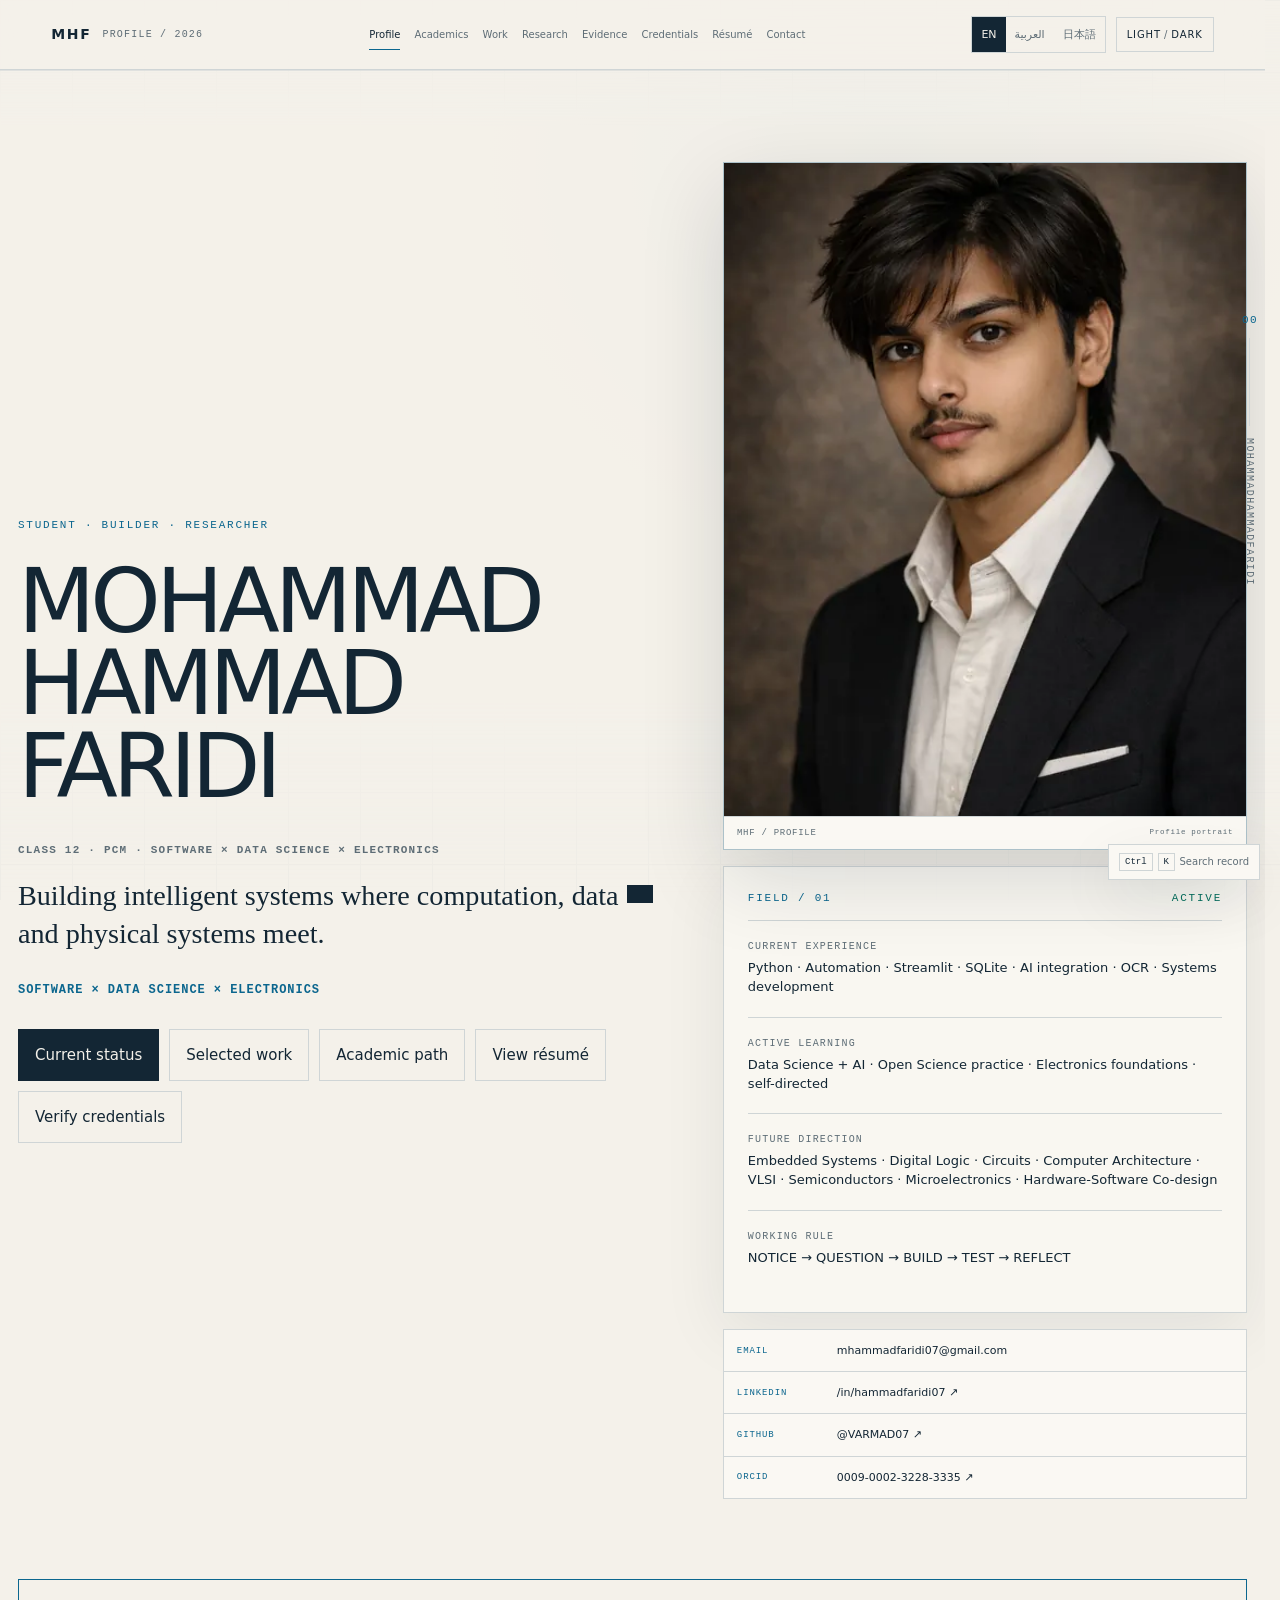
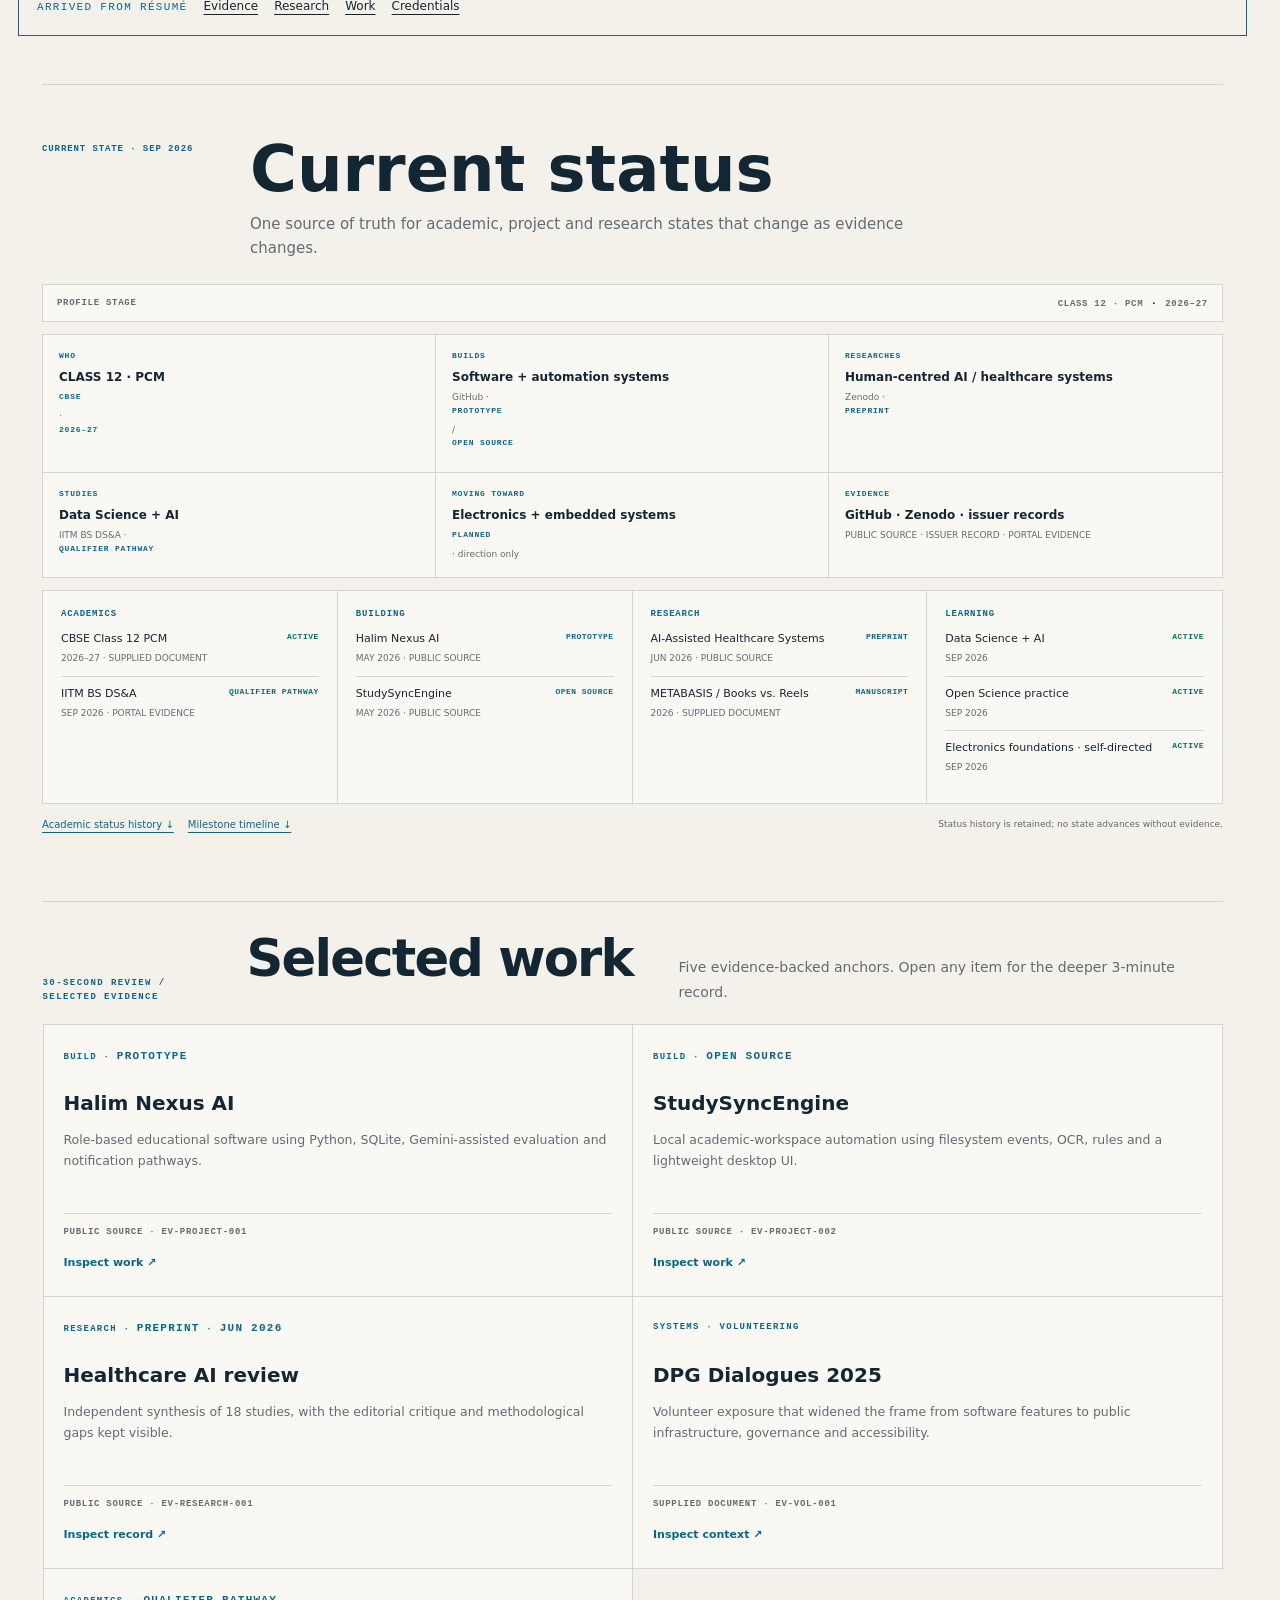
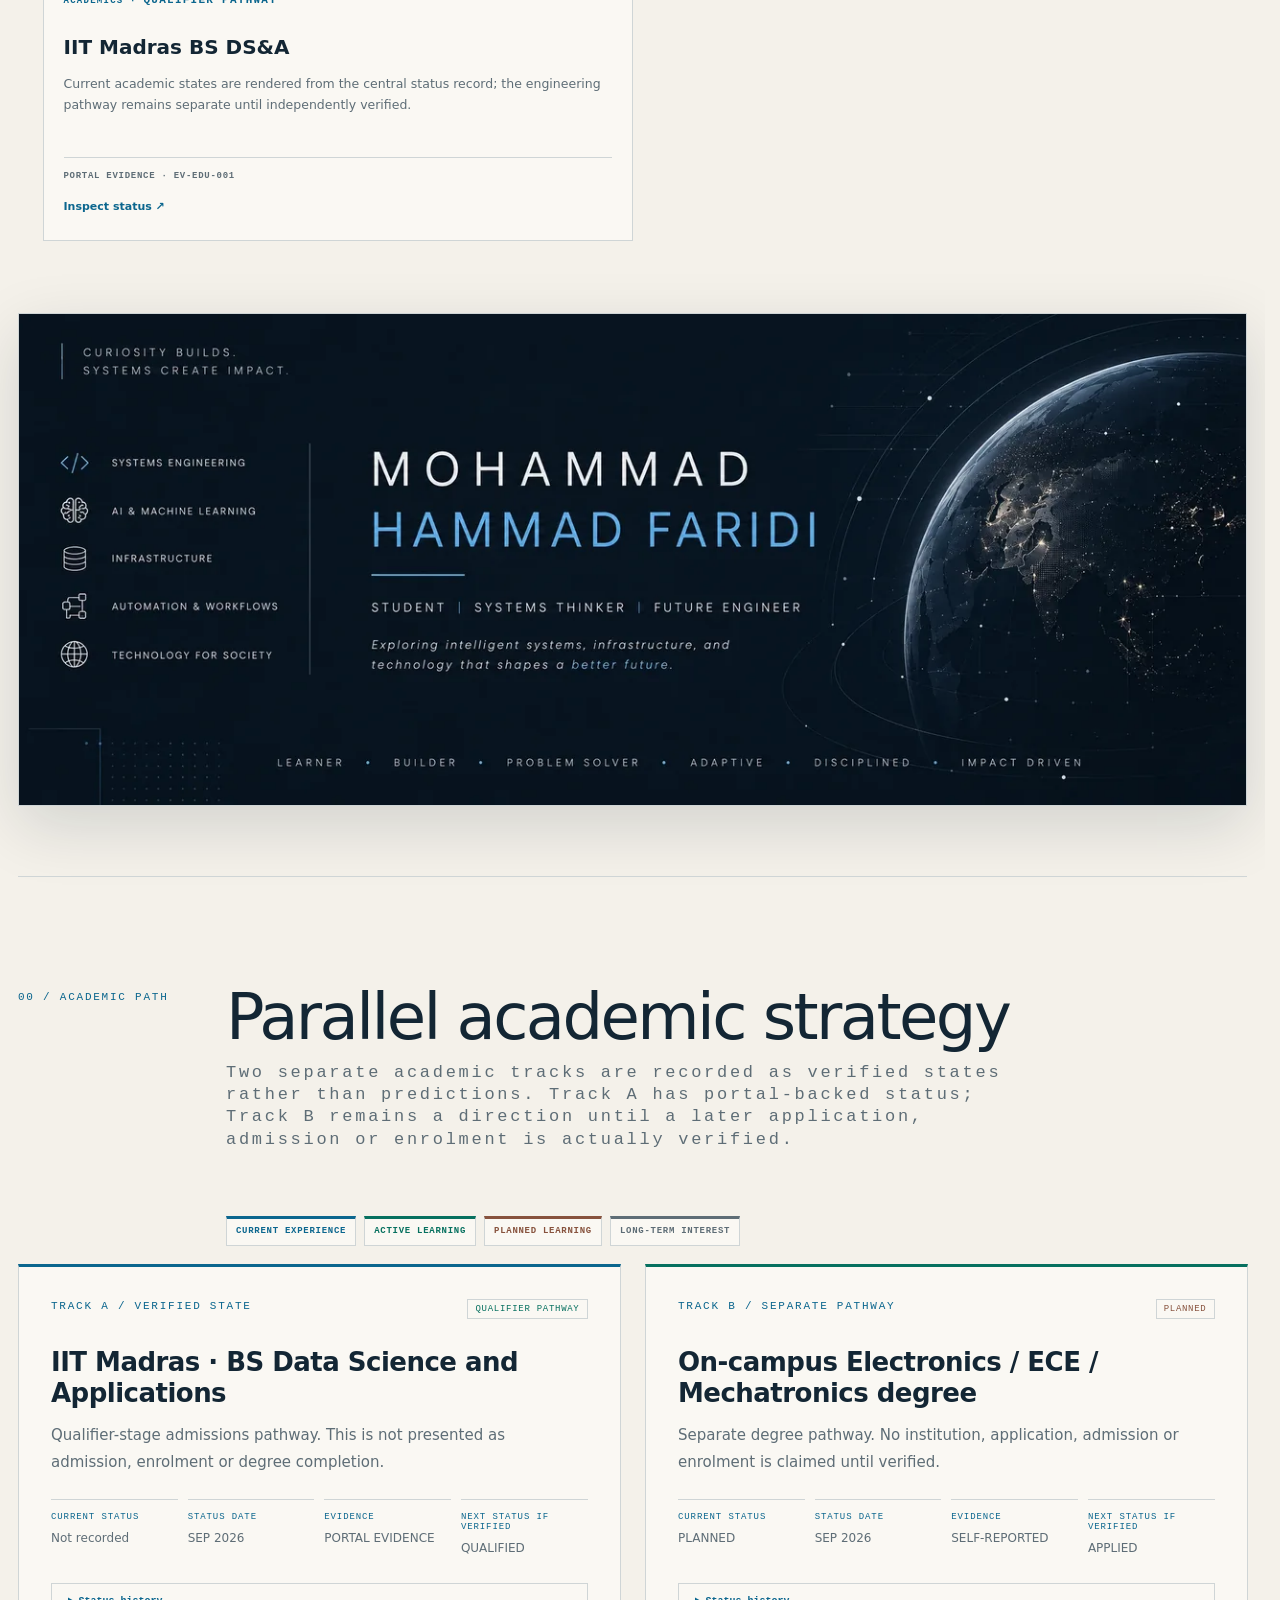
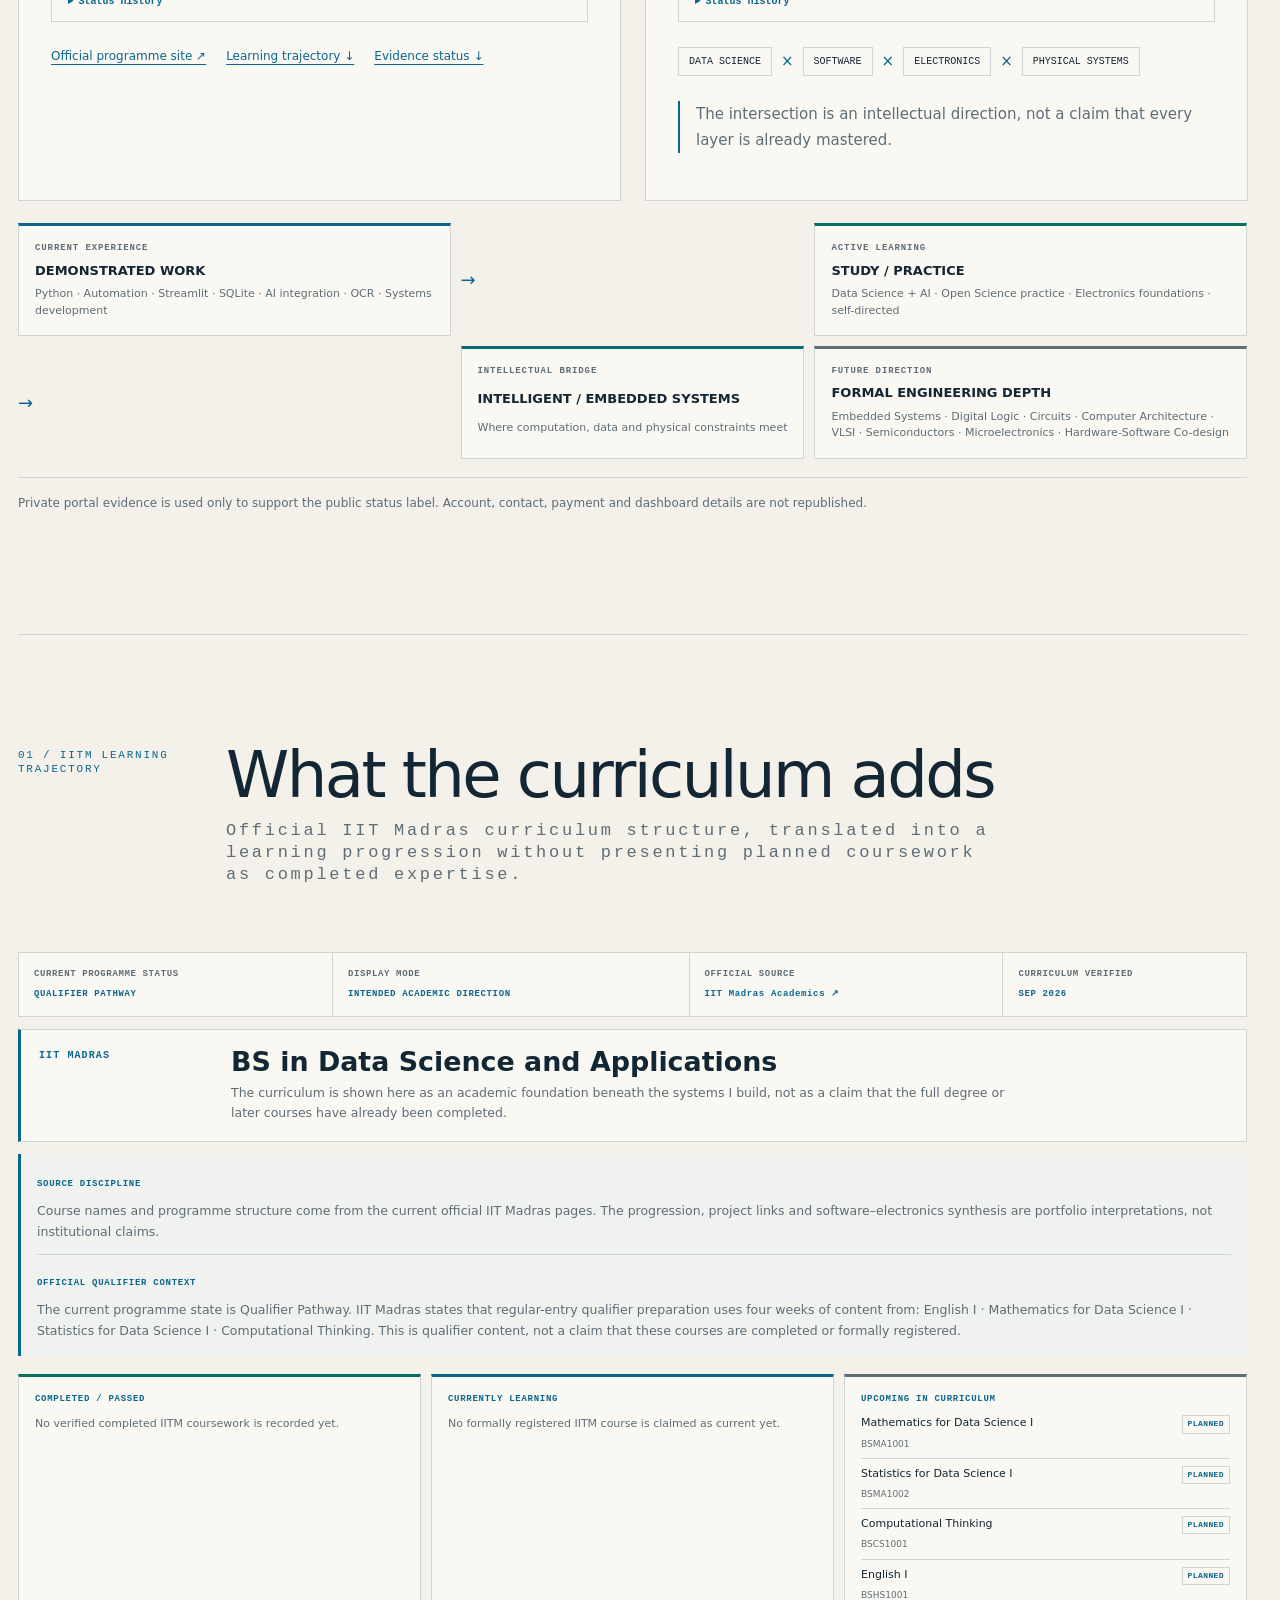
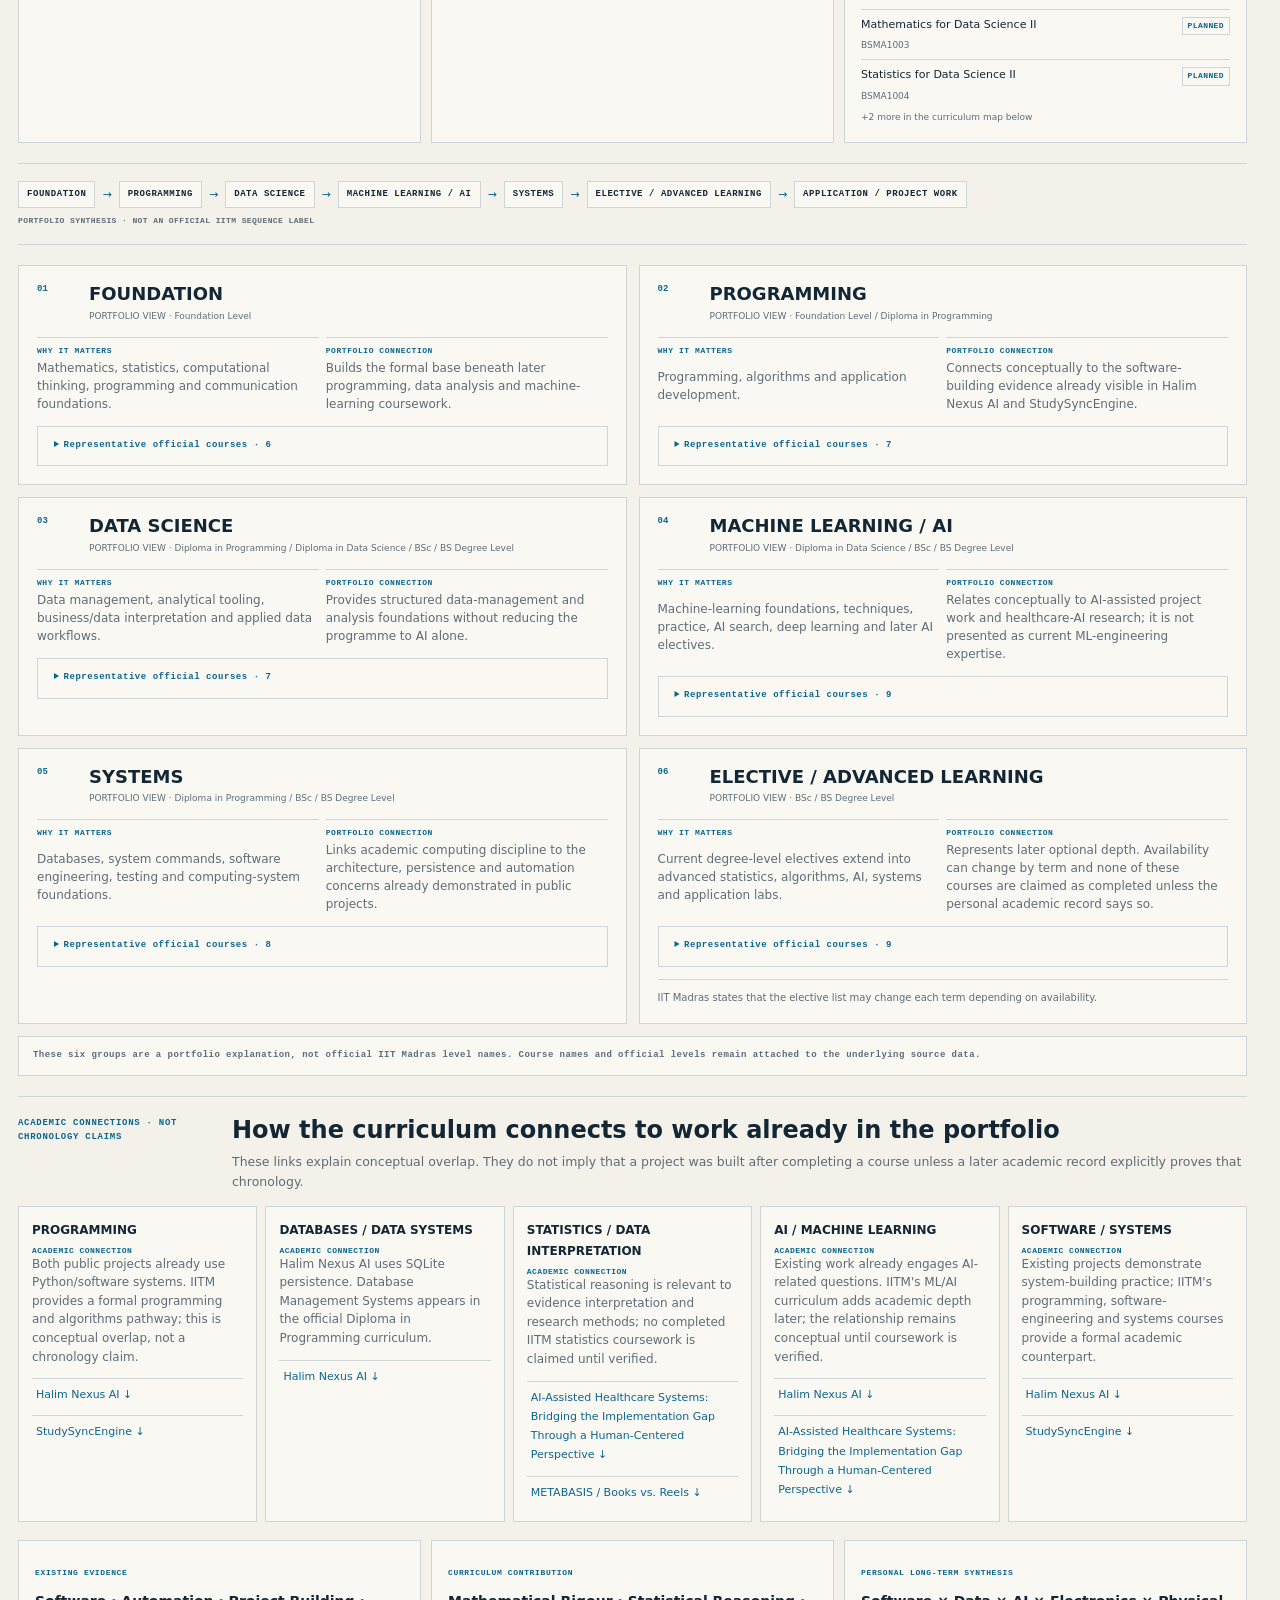
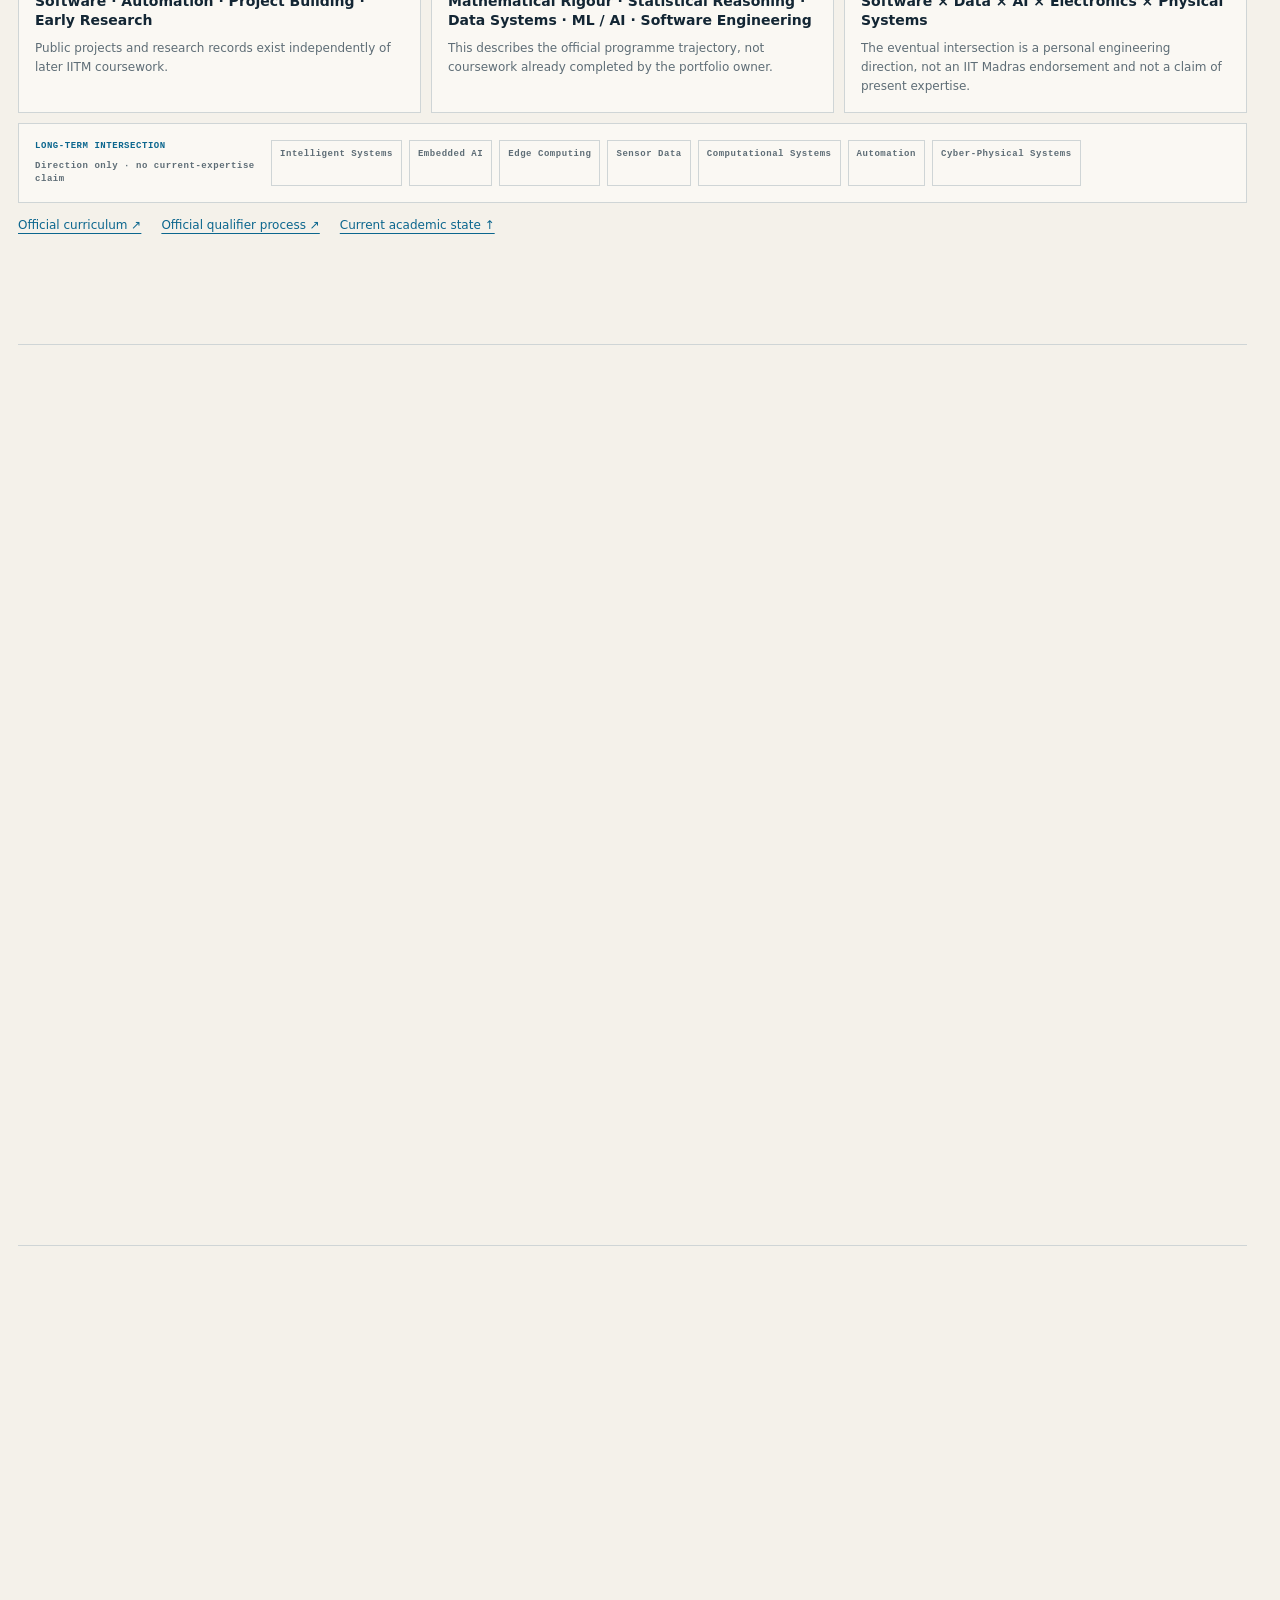
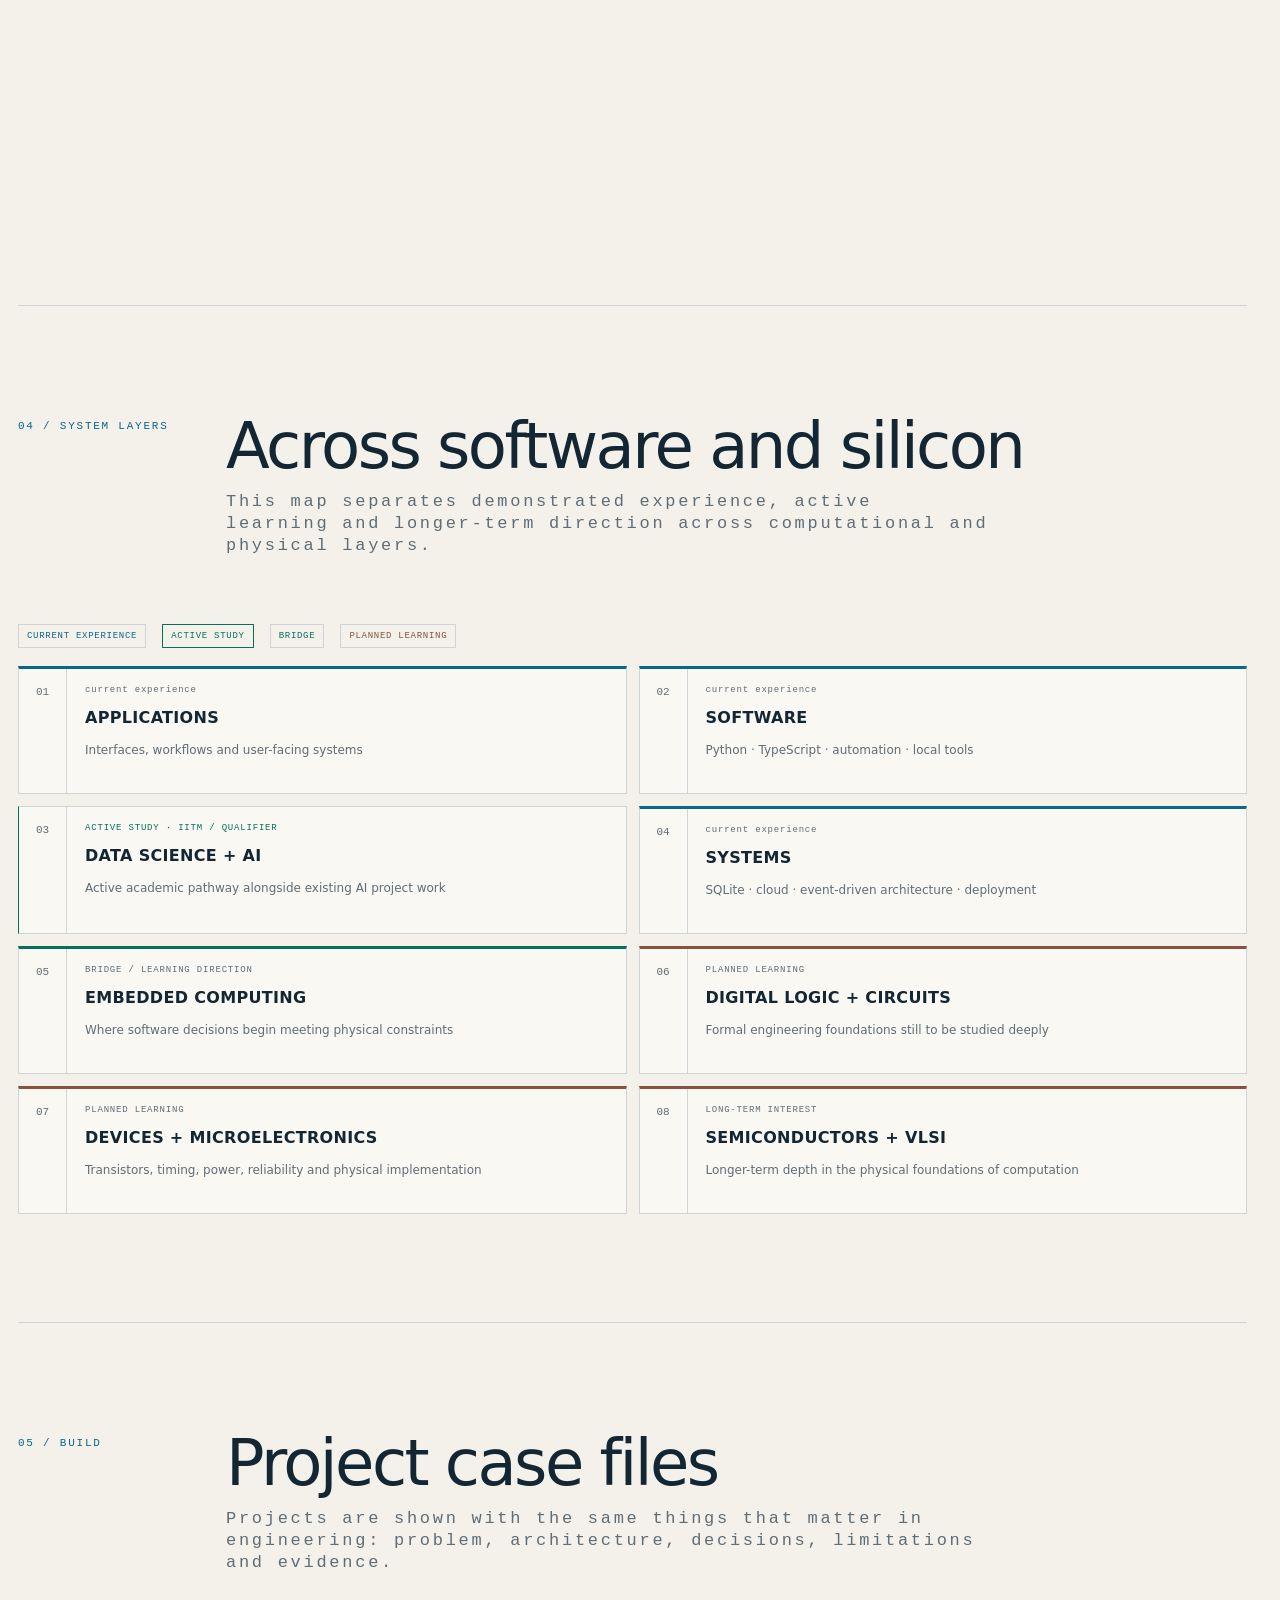
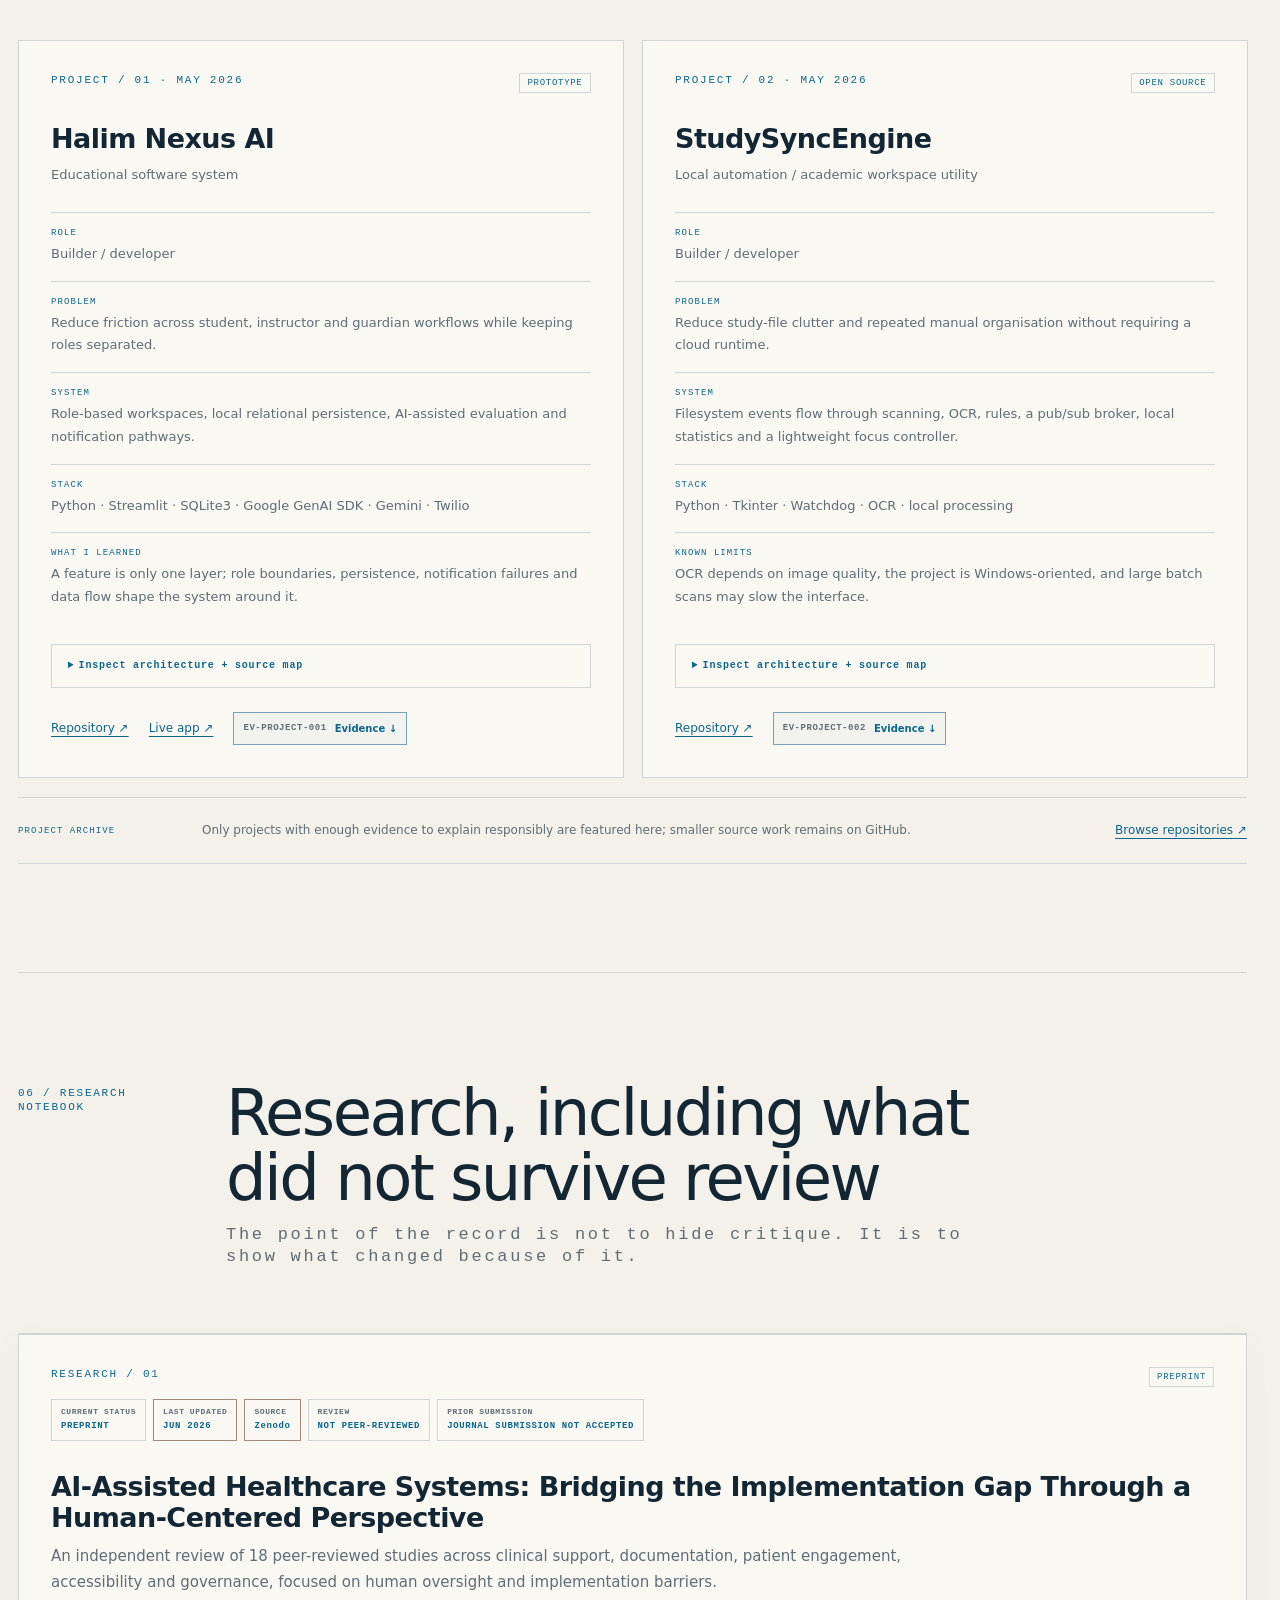
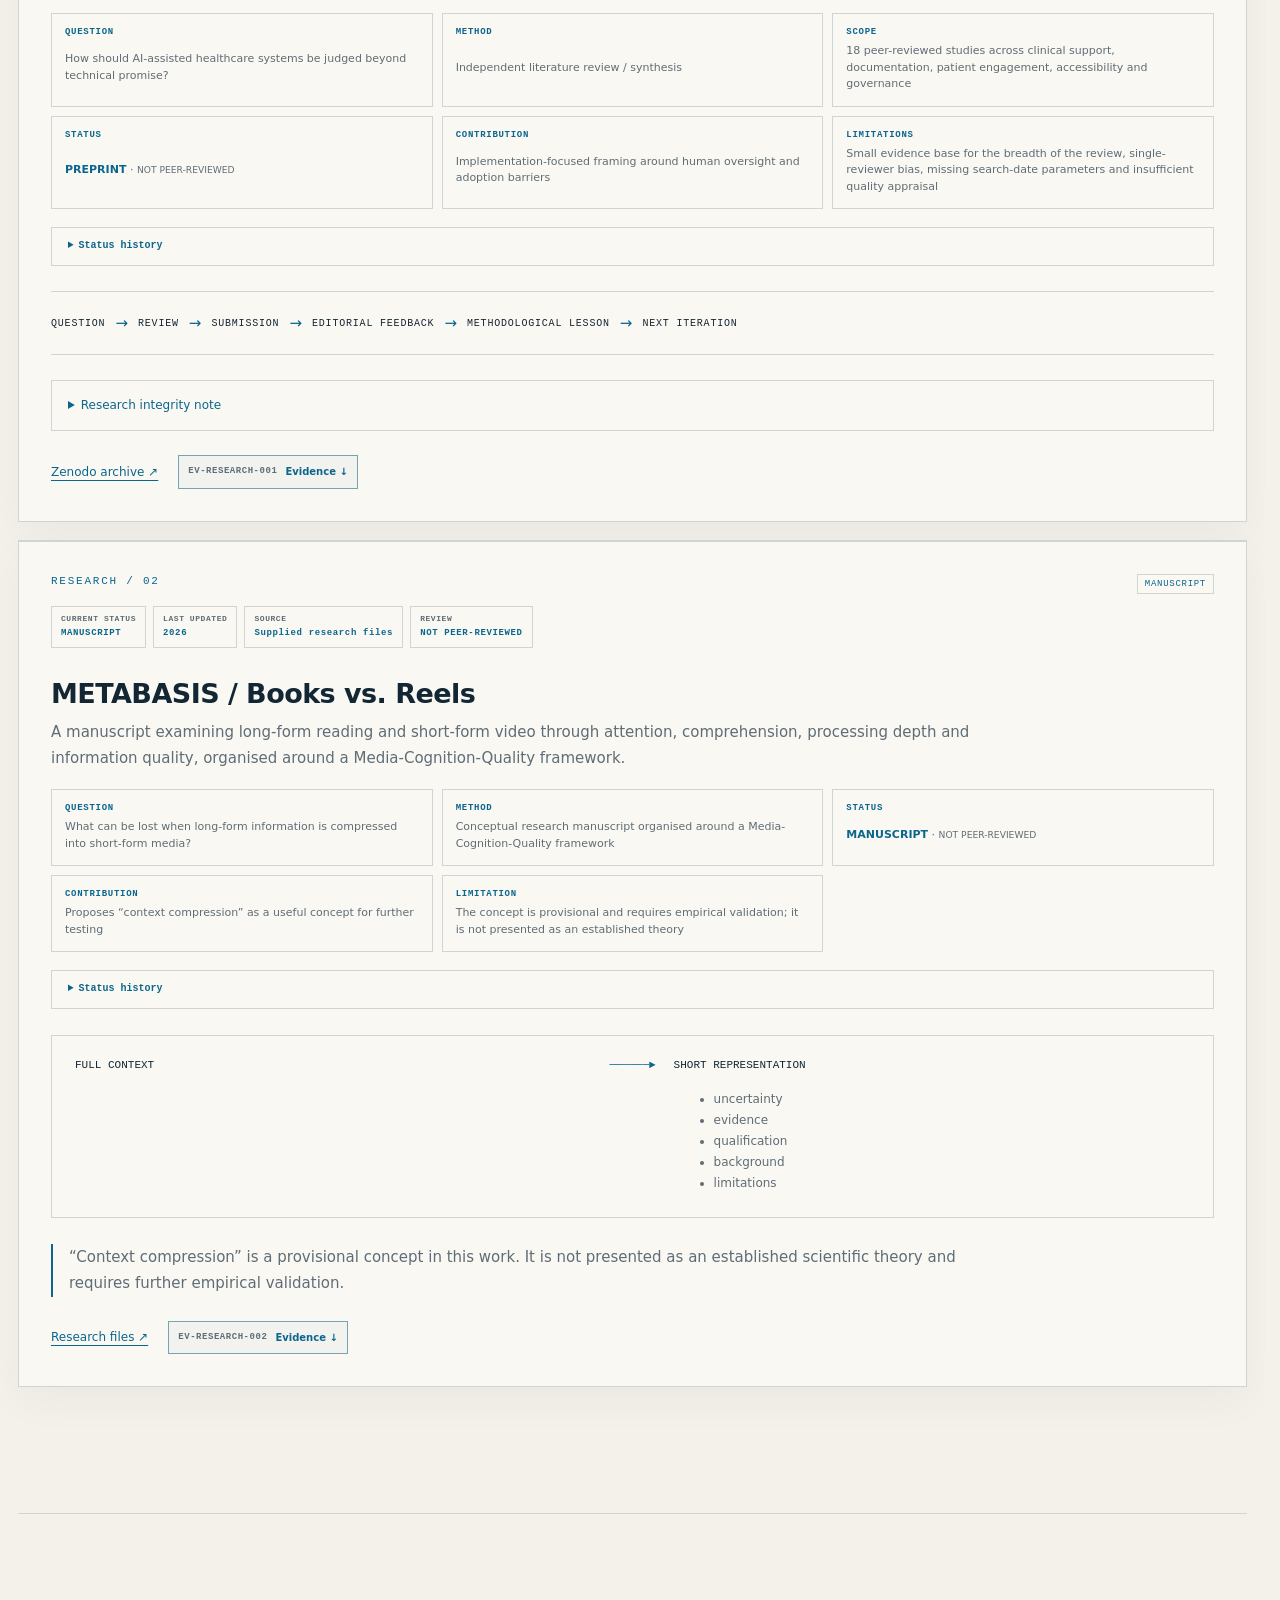
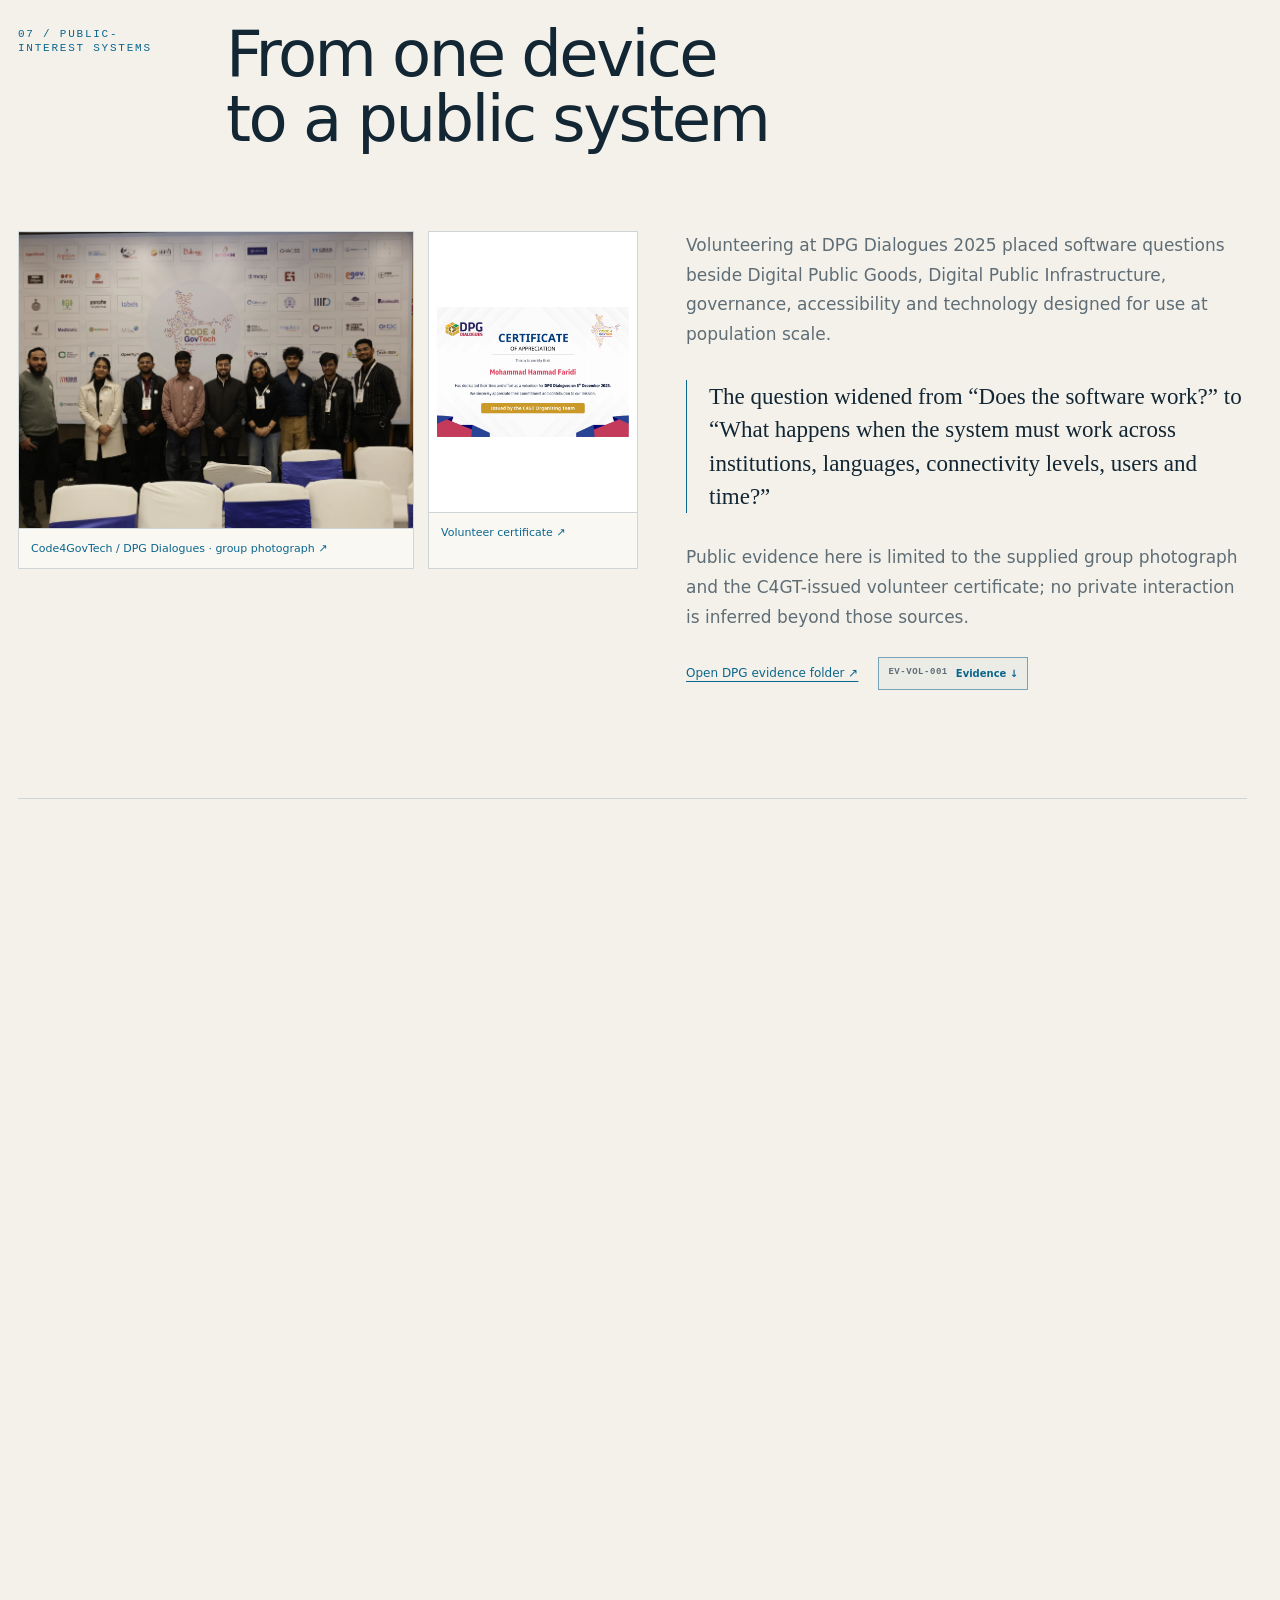
==== commit ce0c9d49: "Clarify IITM activity and international self-assessment wording" ====
--- a/index.html
+++ b/index.html
@@ -223,7 +223,7 @@
       <div class="case-top"><span>TRACK A / VERIFIED STATE</span><span class="badge" data-state-status="academics.iitm.status">Loading…</span></div>
       <h3 data-state="academics.iitm.label">IIT Madras · BS in Data Science and Applications</h3>
       <p data-state="academics.iitm.note">Loading…</p>
-      <div class="status-grid four-state"><span><b data-i18n="state.current">CURRENT STATUS</b><em data-state-status="academics.iitm.status">Loading…</em></span><span><b data-i18n="state.date">STATUS DATE</b><em data-state="academics.iitm.statusDate">Loading…</em></span><span><b data-i18n="state.evidence">EVIDENCE</b><em data-state="academics.iitm.evidence.type">Loading…</em></span><span data-next-state-wrap><b data-i18n="state.next">NEXT STATUS IF VERIFIED</b><em data-state="academics.iitm.nextState">Loading…</em></span></div>
+      <div class="status-grid four-state"><span><b data-i18n="state.current">CURRENT STATUS</b><em data-state-status="academics.iitm.activityStatus">Preparing status</em></span><span><b data-i18n="state.date">STATUS DATE</b><em data-state="academics.iitm.statusDate">Status date</em></span><span><b data-i18n="state.evidence">EVIDENCE</b><em data-state="academics.iitm.evidence.type">Evidence type</em></span><span data-next-state-wrap><b data-i18n="state.next">NEXT STATUS IF VERIFIED</b><em data-state="academics.iitm.nextState">Next verified state</em></span></div>
       <details class="state-history"><summary data-i18n="state.history">Status history</summary><ol data-history-source="academics.iitm"></ol></details>
       <div class="case-links"><a href="https://study.iitm.ac.in/ds/" target="_blank" rel="noopener" data-i18n="path.program">Official programme site ↗</a><a href="#iitm-learning" data-i18n="path.learning">Learning trajectory ↓</a><a href="#ev-edu-001" data-i18n="path.evidence">Evidence status ↓</a></div>
     </article>
@@ -258,9 +258,9 @@
 
   <div class="iitm-sourcebar">
     <div><span data-i18n="iitmLearning.currentStatus">CURRENT PROGRAMME STATUS</span><b data-state-status="academics.iitm.status">Loading…</b></div>
-    <div><span data-i18n="iitmLearning.displayMode">DISPLAY MODE</span><b id="iitm-learning-mode">—</b></div>
+    <div><span data-i18n="iitmLearning.displayMode">DISPLAY MODE</span><b id="iitm-learning-mode">CURRICULUM TRAJECTORY</b></div>
     <div><span data-i18n="iitmLearning.source">OFFICIAL SOURCE</span><a href="https://study.iitm.ac.in/ds/academics.html" target="_blank" rel="noopener">IIT Madras Academics ↗</a></div>
-    <div><span data-i18n="iitmLearning.verified">CURRICULUM VERIFIED</span><b id="iitm-curriculum-verified">—</b></div>
+    <div><span data-i18n="iitmLearning.verified">CURRICULUM VERIFIED</span><b id="iitm-curriculum-verified">Official source check</b></div>
   </div>
 
   <div class="iitm-program-lockup">
@@ -596,7 +596,8 @@
 
 <section class="indexed reviewer-optional defer-render">
   <header class="section-head"><p>14 / INTERNATIONAL PROFILE</p><h2 data-i18n="international.title">Across contexts, not defined by one destination</h2></header>
-  <div class="route"><div><b>SAUDI ARABIA</b><small data-i18n="international.saudi">early years and schooling</small></div><i></i><div><b>INDIA</b><small data-i18n="international.india">current education base</small></div><i></i><div><b data-i18n="international.next">INTERNATIONAL STUDY</b><small data-i18n="international.nextText">engineering education and research exposure</small></div></div>
+  <div class="route"><div><b>SAUDI ARABIA</b><small data-i18n="international.saudi">early years and schooling</small></div><i></i><div><b>INDIA</b><small data-i18n="international.india">current education base</small></div><i></i><div><b data-i18n="international.next">INTERNATIONAL DIRECTION</b><small data-i18n="international.nextText">future engineering education and research interests</small></div></div>
+  <p class="language-assessment" data-i18n="lang.assessment">LANGUAGES · SELF-ASSESSMENT</p>
   <div class="language-levels"><p><b>English · Hindi · Urdu</b><span data-i18n="lang.pro">professional working proficiency</span></p><p><b>Arabic</b><span data-i18n="lang.limited">limited working proficiency</span></p><p><b>日本語 / Japanese</b><span data-i18n="lang.beginner">beginner / learning</span></p></div>
 </section>
 
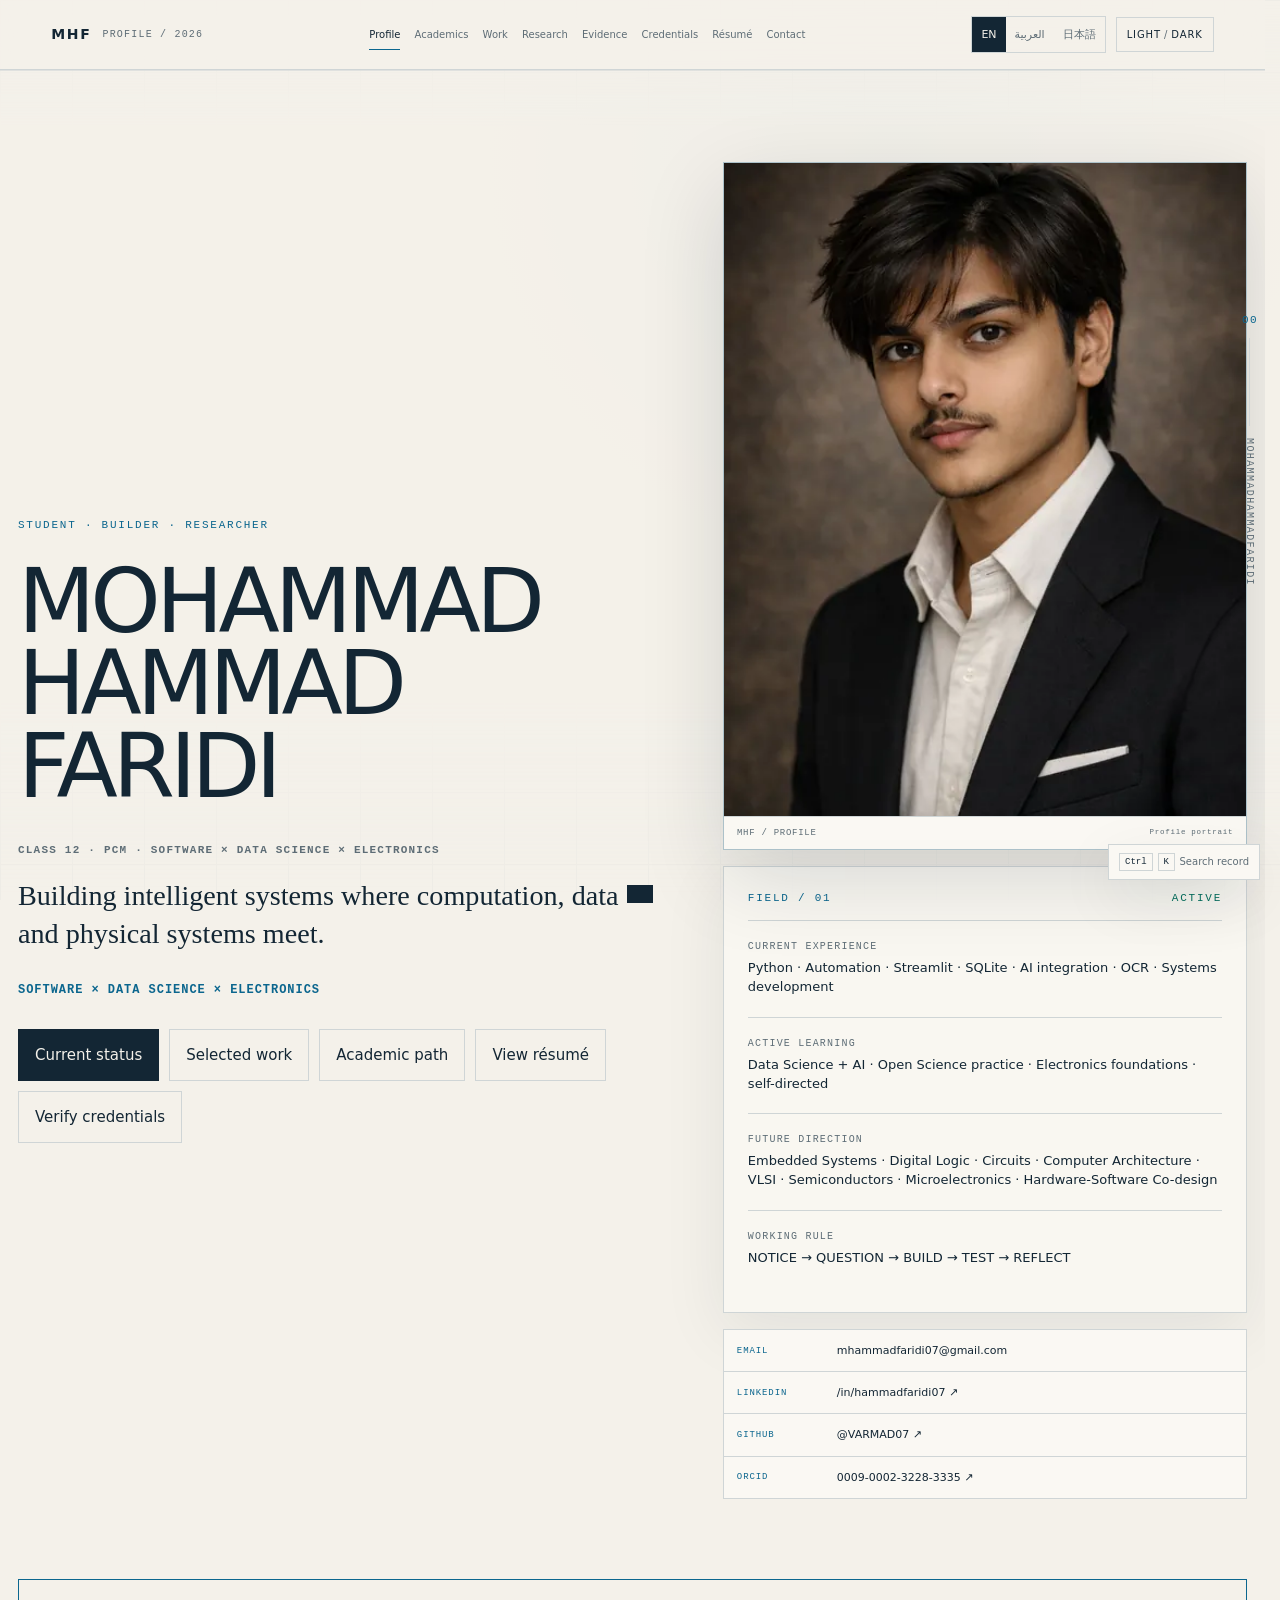
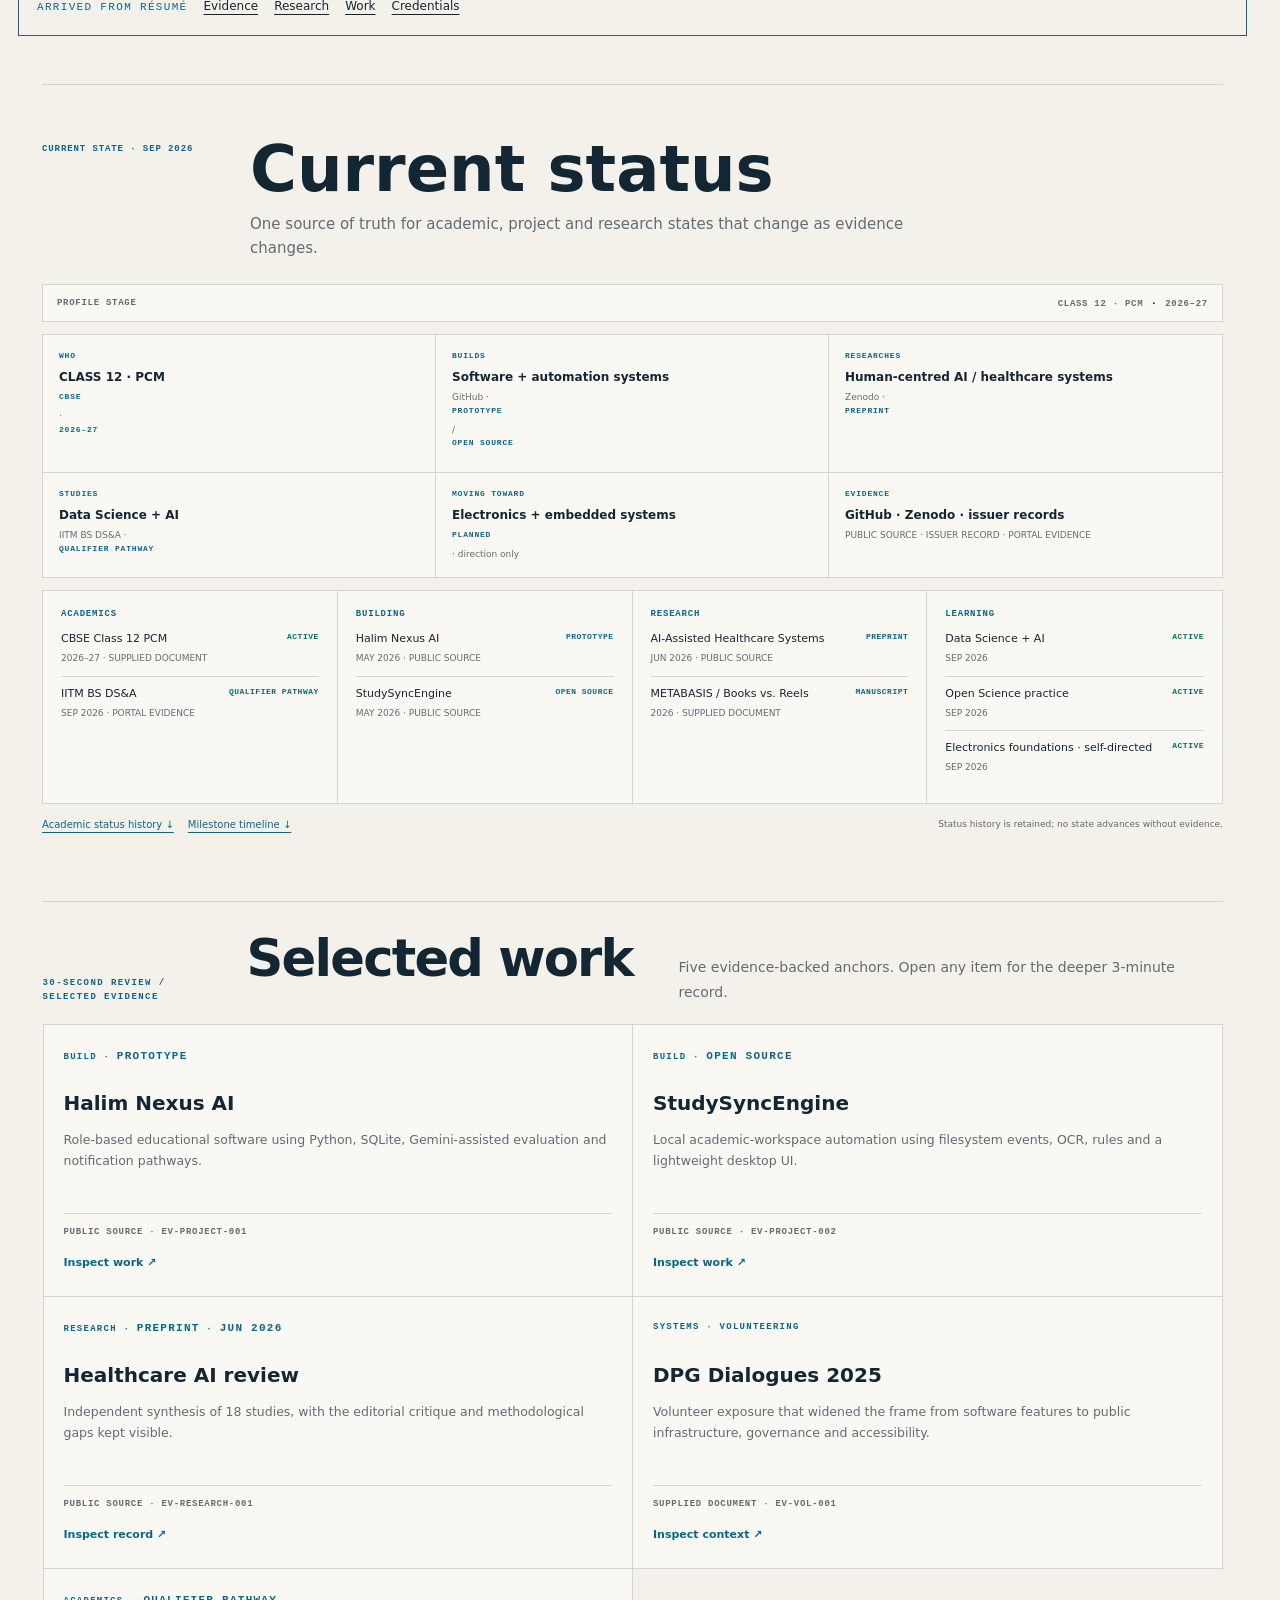
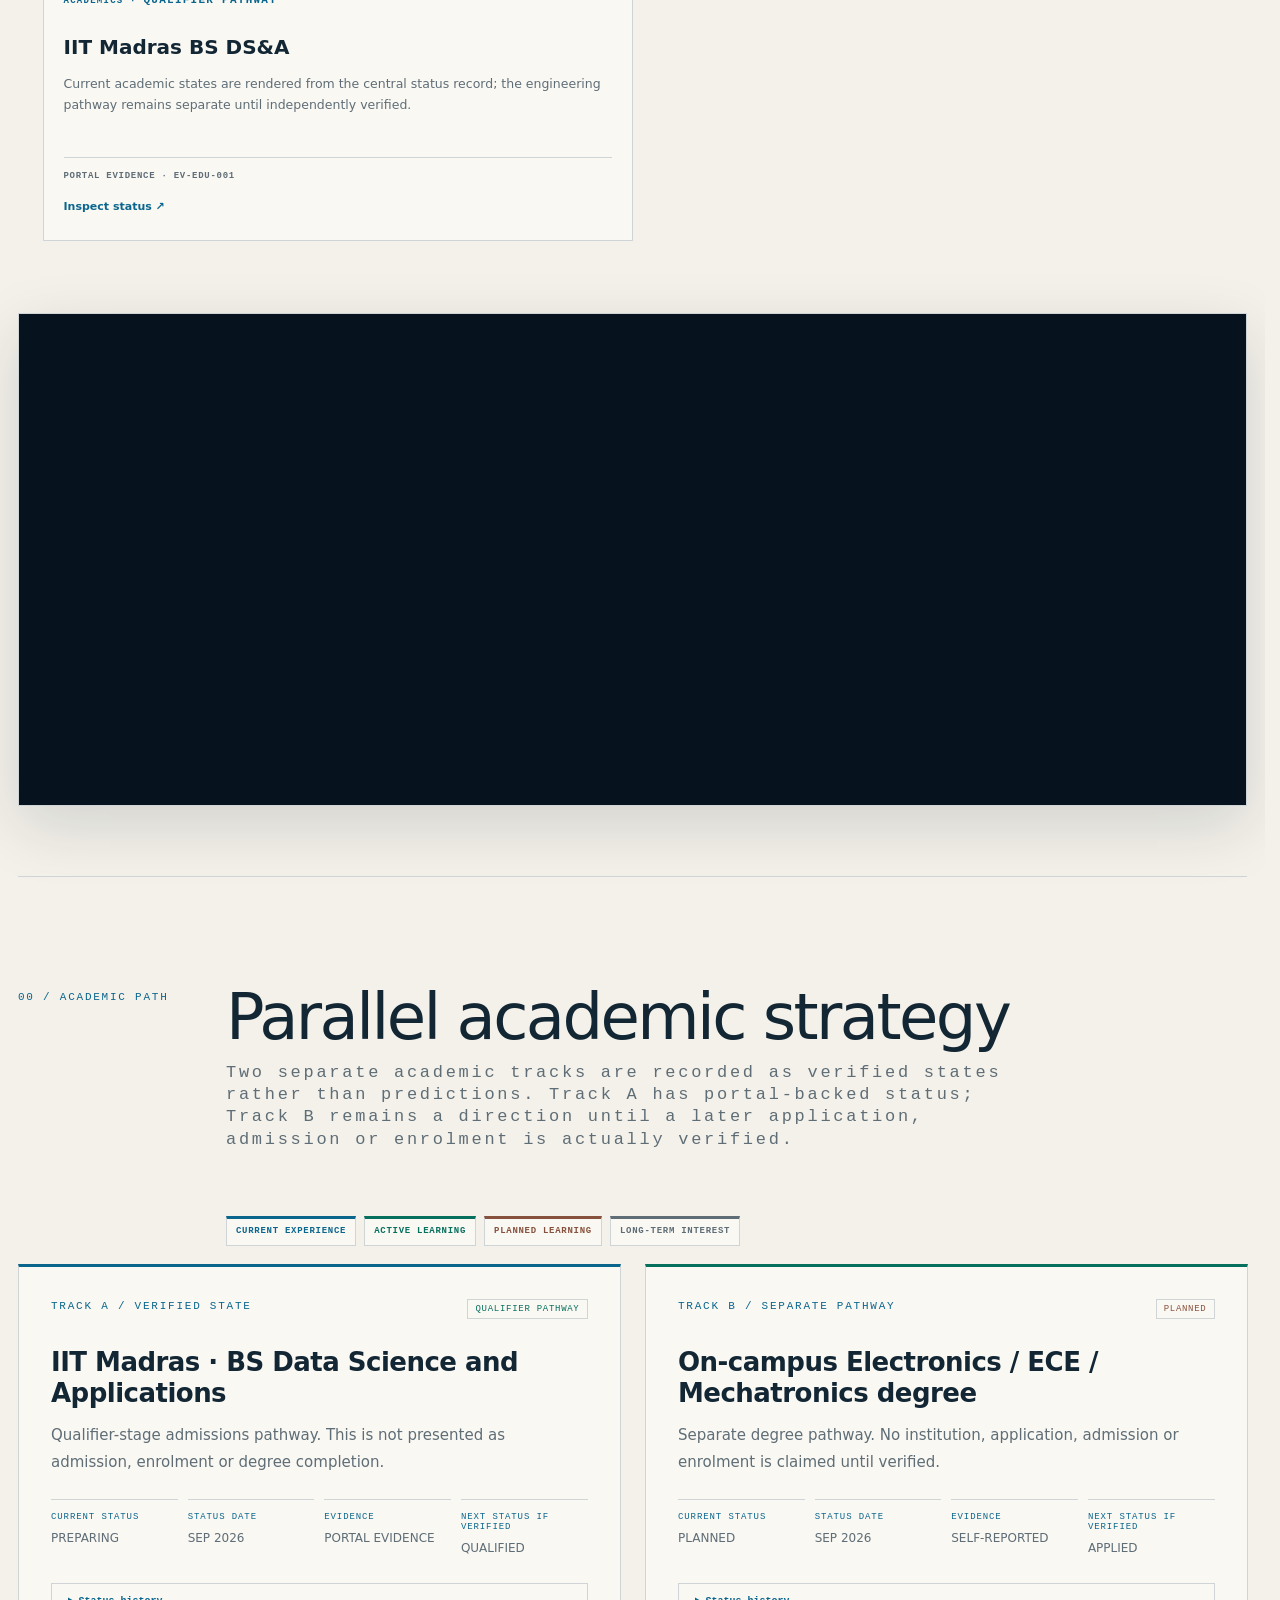
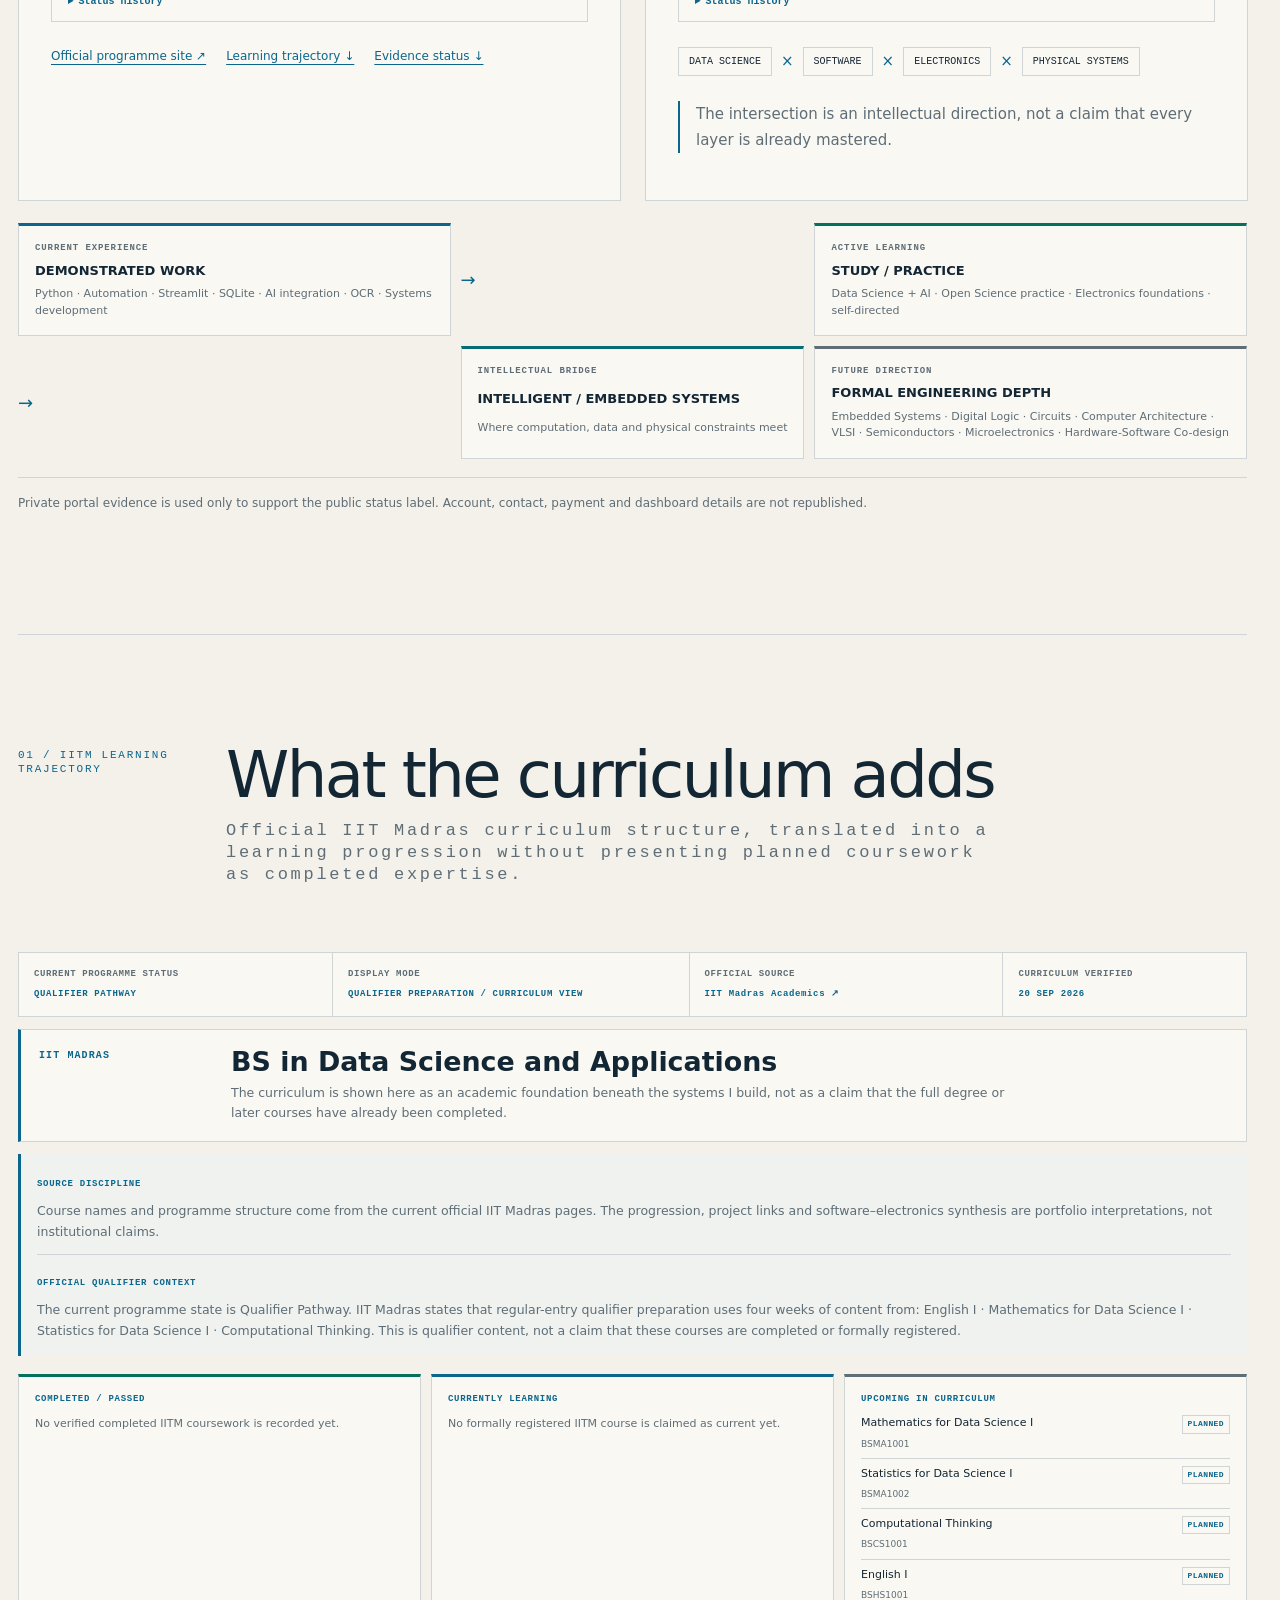
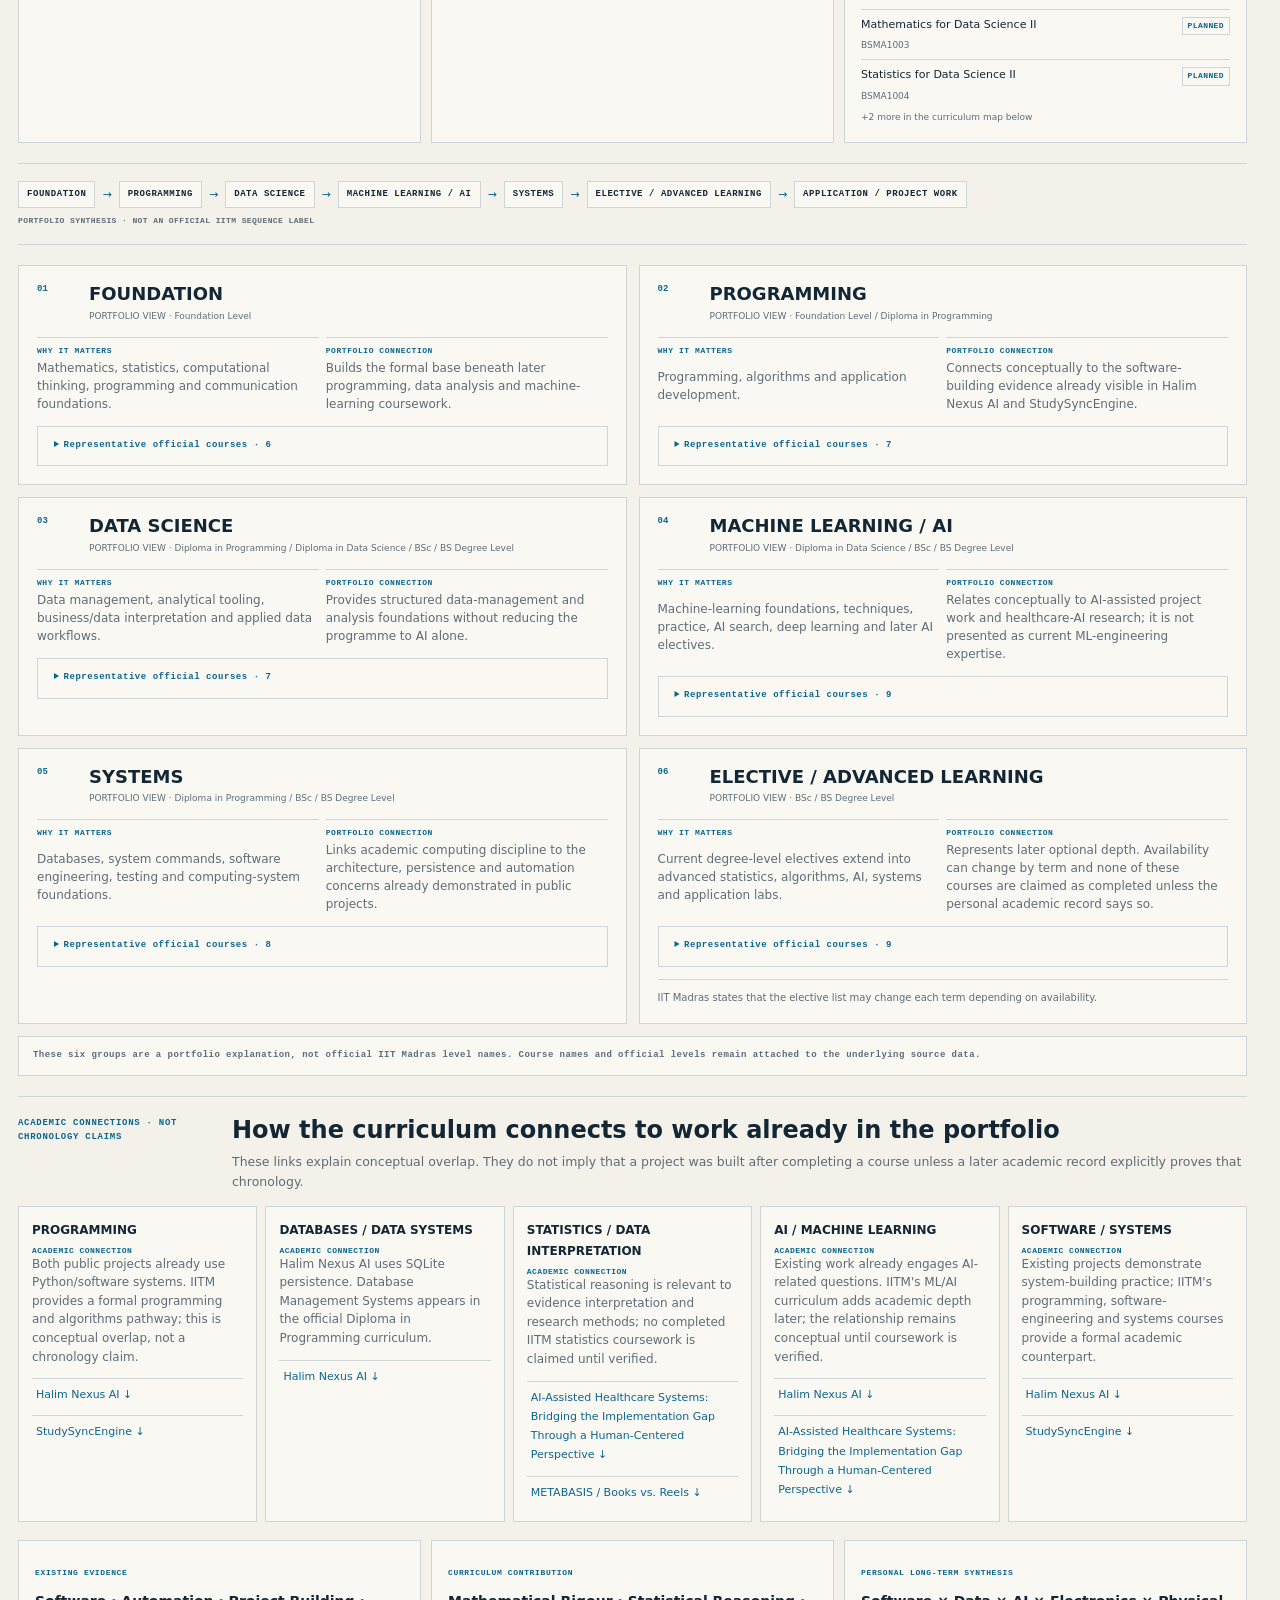
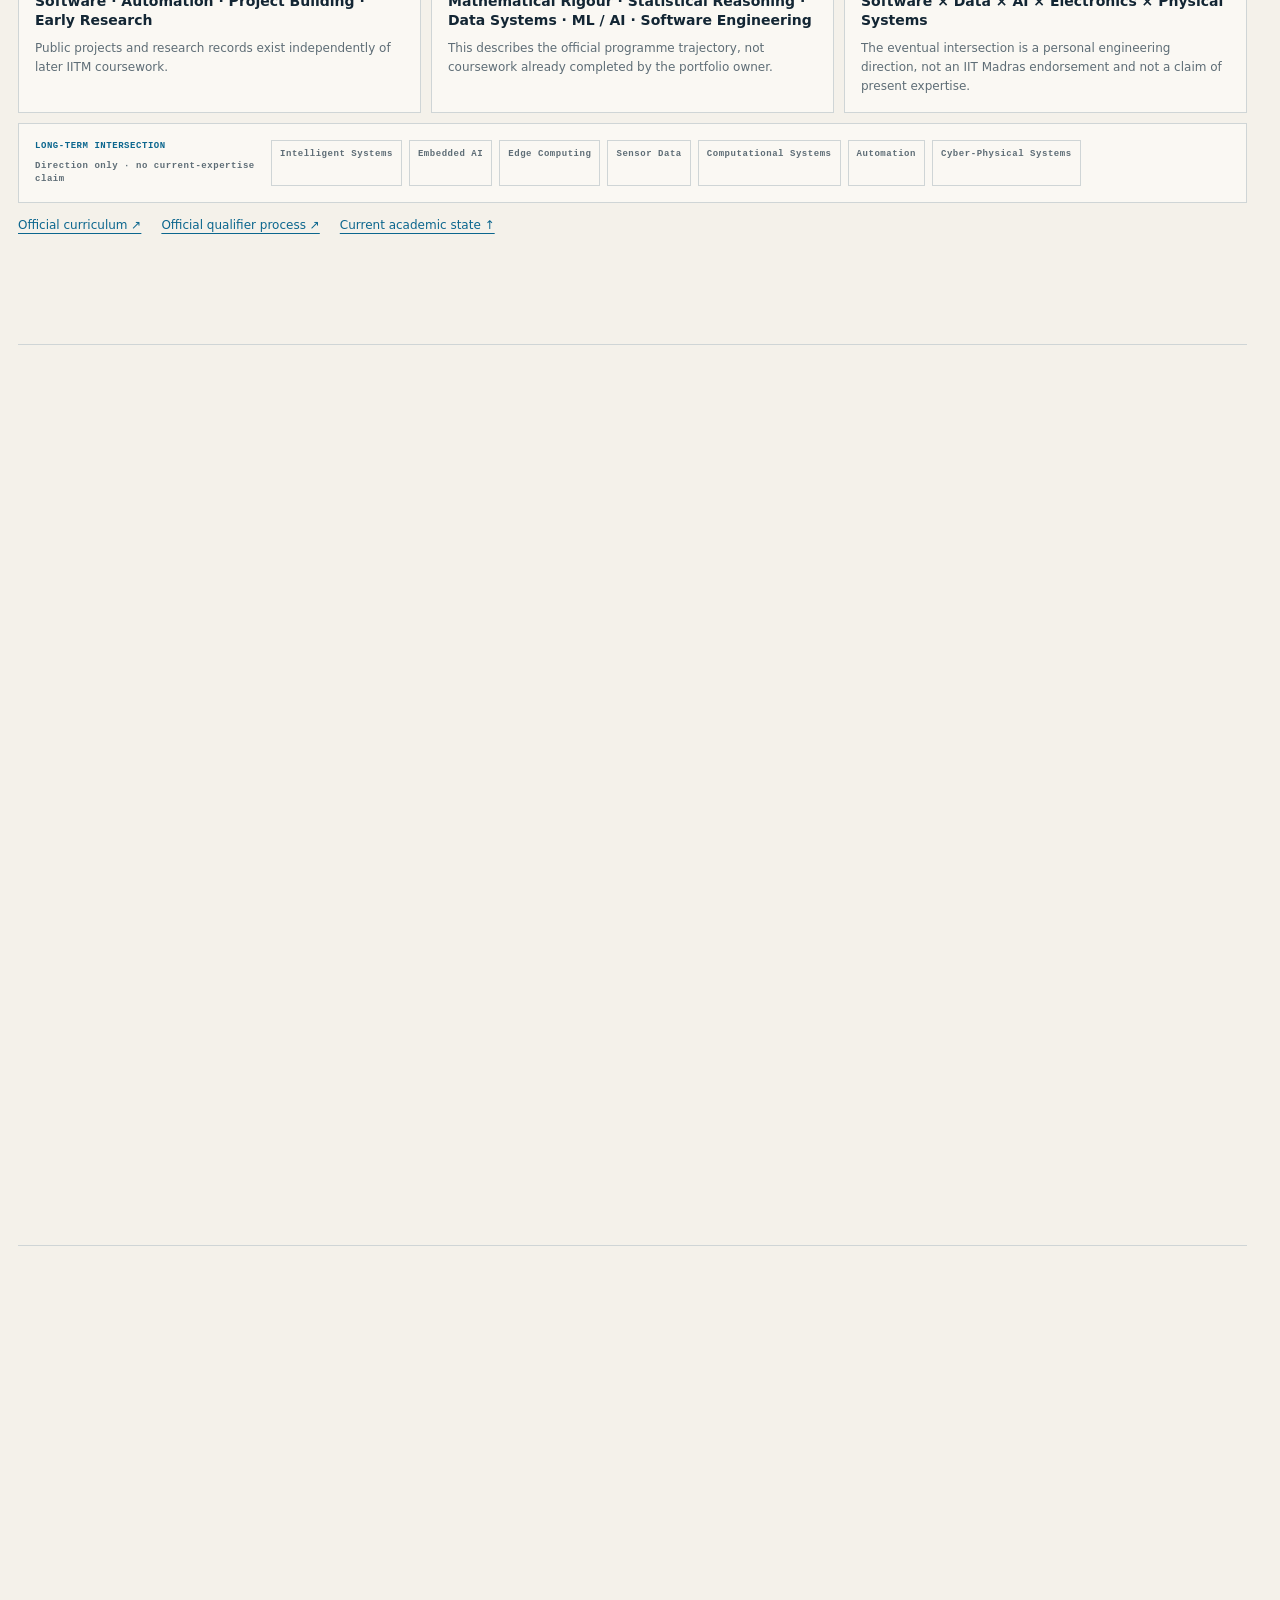
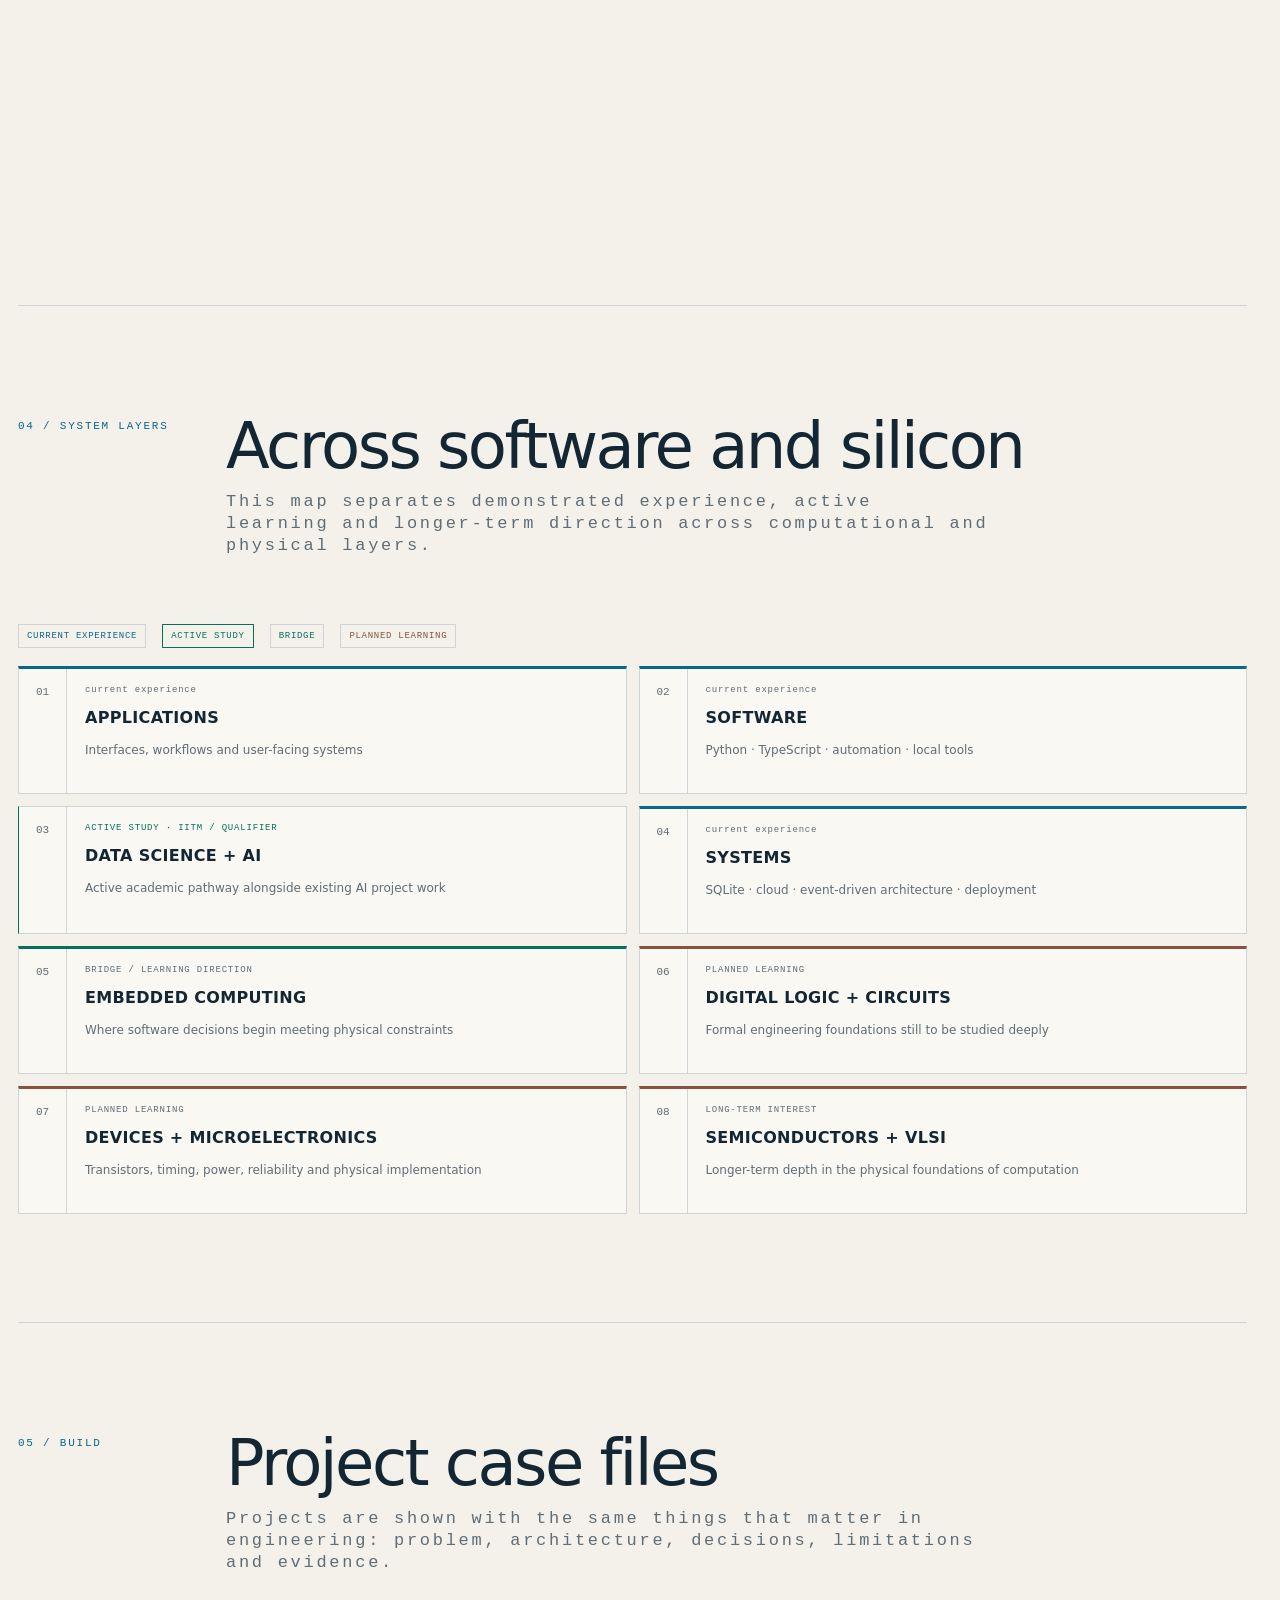
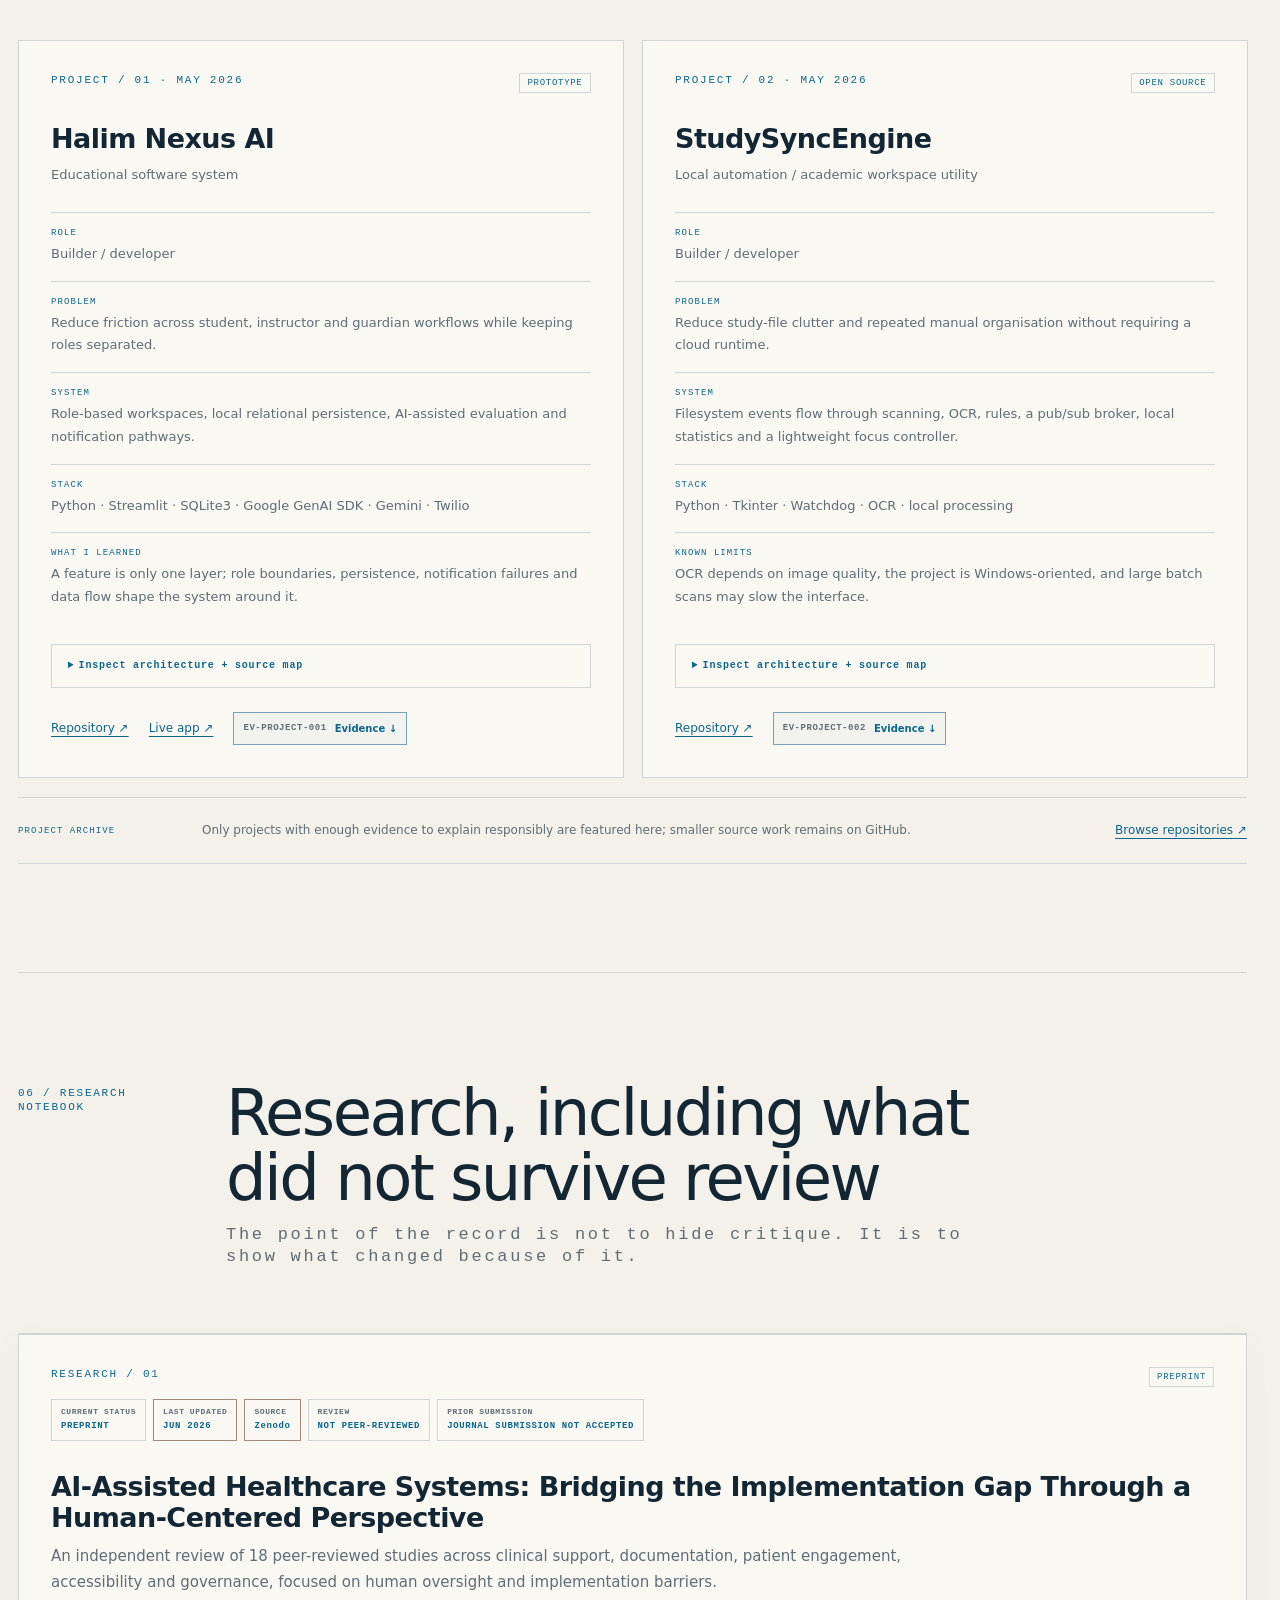
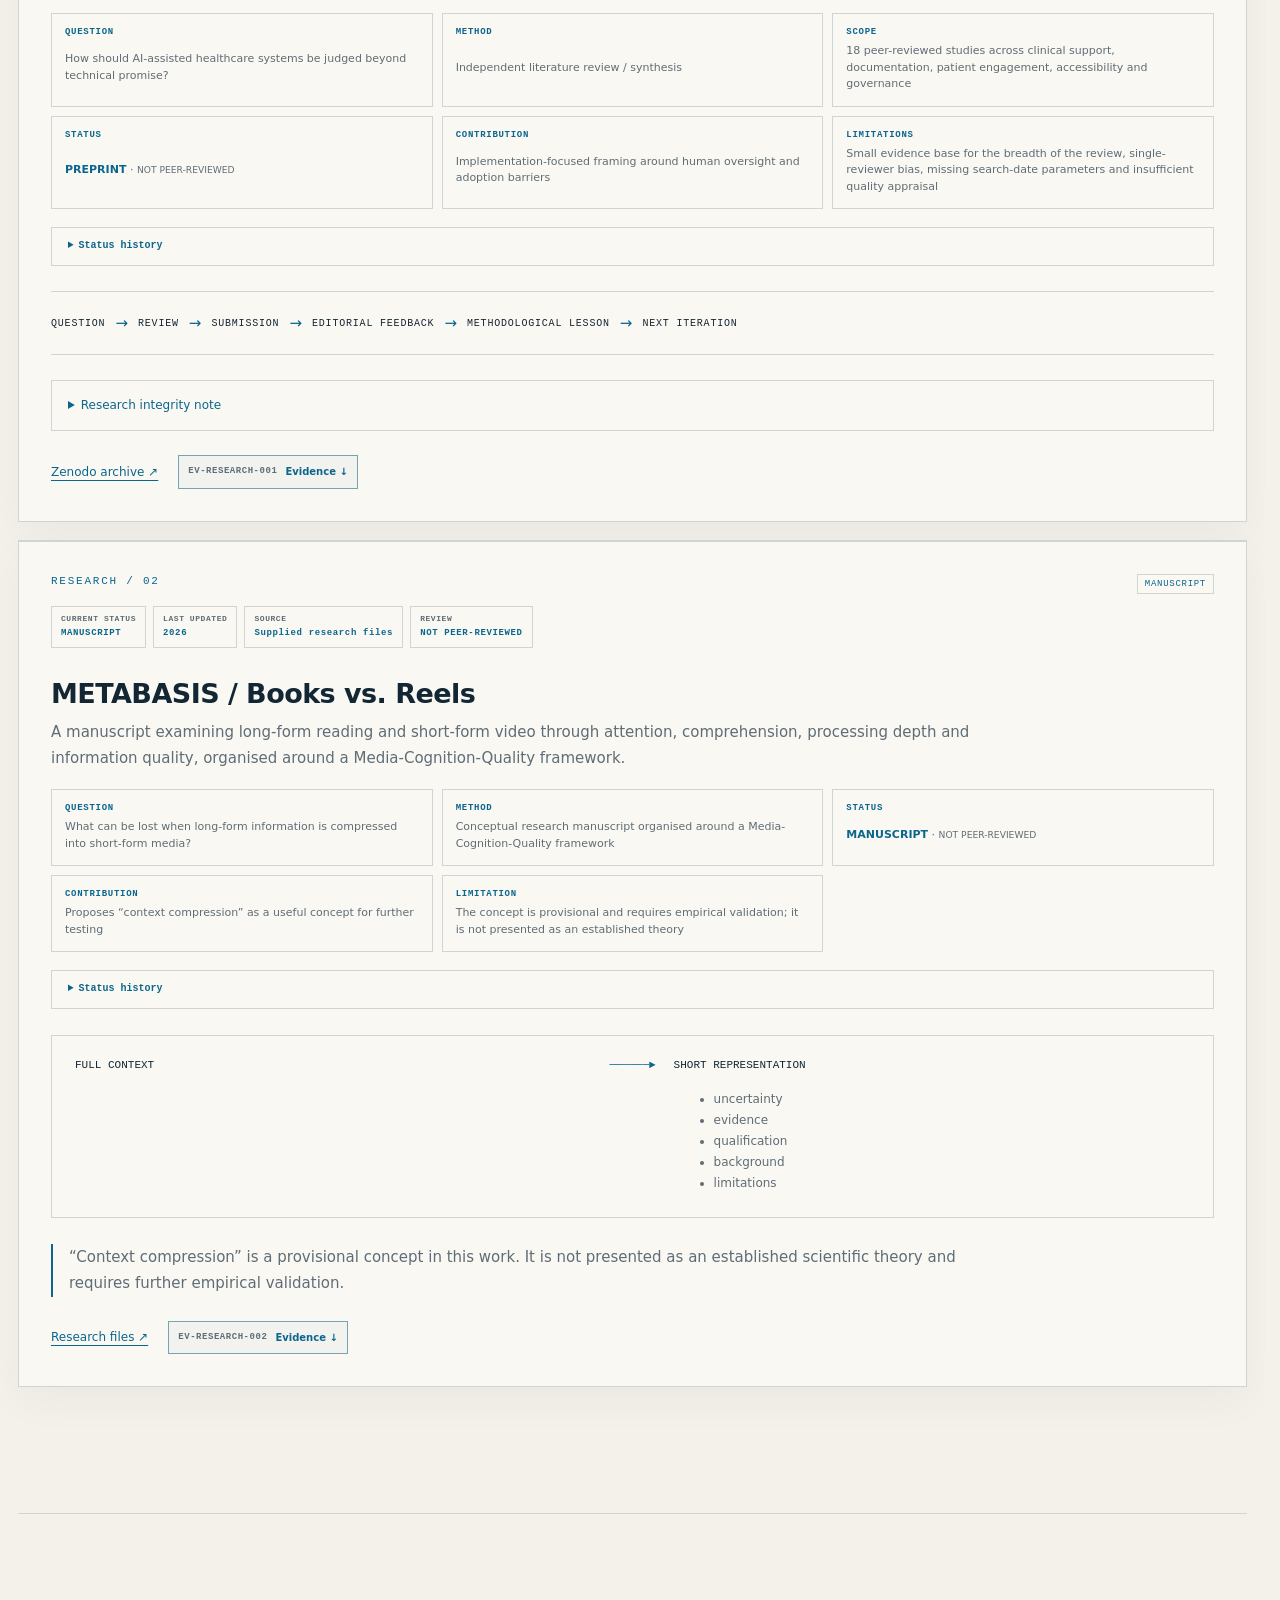
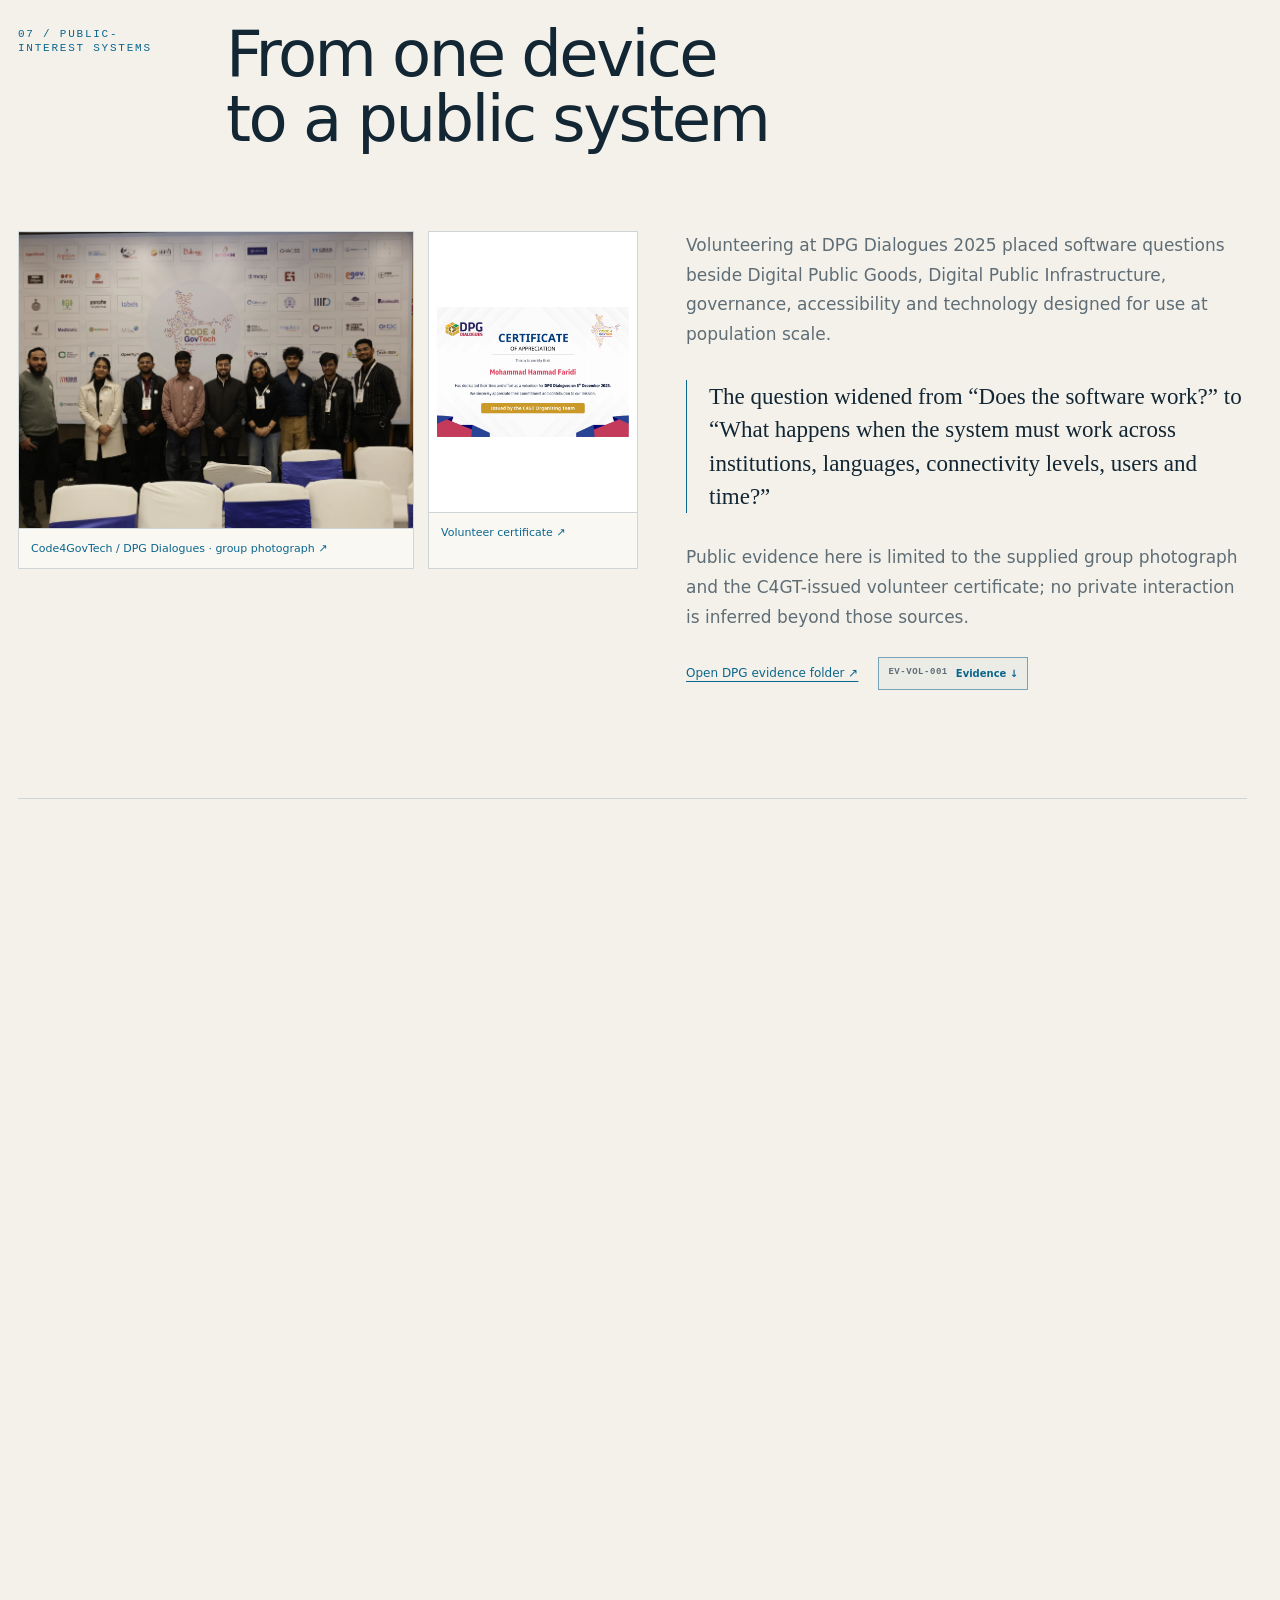
==== commit 015efffa: "Remove visible loading placeholders from production HTML" ====
--- a/index.html
+++ b/index.html
@@ -114,7 +114,7 @@
   <div class="hero-copy">
     <p class="micro" data-i18n="hero.kicker">STUDENT · BUILDER · RESEARCHER</p>
     <h1><span>MOHAMMAD</span><span>HAMMAD</span><span>FARIDI</span></h1>
-    <p class="hero-role"><span data-state="profile.stage">Loading current stage</span><span aria-hidden="true"> · </span><span data-i18n="hero.role">Software × Data Science × Electronics</span></p>
+    <p class="hero-role"><span data-state="profile.stage">Current academic stage</span><span aria-hidden="true"> · </span><span data-i18n="hero.role">Software × Data Science × Electronics</span></p>
     <p class="lede" data-i18n="hero.lede">Building intelligent systems where computation, data and physical systems meet.</p>
     <p class="trajectory" data-i18n="hero.trajectory">Software × Data Science × Electronics</p>
     <div class="actions"><a class="btn primary" href="#current-status">Current status</a><a class="btn" href="#selected-work">Selected work</a><a class="btn" href="#academic-path" data-i18n="cta.path">Academic path</a><a class="btn" href="https://drive.google.com/file/d/1es2jFYbbYQQ4BdC5oNyECEX2p4zypKti/view?usp=drivesdk" target="_blank" rel="noopener" data-i18n="cta.resume">View résumé</a><a class="btn" href="#evidence" data-i18n="cta.verify">Verify credentials</a></div>
@@ -128,7 +128,7 @@
     </figure>
     <aside class="instrument">
       <div class="instrument-head"><span>FIELD / 01</span><span class="signal">ACTIVE</span></div>
-      <dl><div><dt data-i18n="scope.current">CURRENT EXPERIENCE</dt><dd data-state-list-inline="capabilities.currentExperience">Loading…</dd></div><div><dt data-i18n="scope.study">ACTIVE LEARNING</dt><dd data-state-list-inline="capabilities.activeLearning">Loading…</dd></div><div><dt data-i18n="scope.next">FUTURE DIRECTION</dt><dd data-state-list-inline="capabilities.futureDirection">Loading…</dd></div><div><dt data-i18n="scope.rule">WORKING RULE</dt><dd>NOTICE → QUESTION → BUILD → TEST → REFLECT</dd></div></dl>
+      <dl><div><dt data-i18n="scope.current">CURRENT EXPERIENCE</dt><dd data-state-list-inline="capabilities.currentExperience">Verified record</dd></div><div><dt data-i18n="scope.study">ACTIVE LEARNING</dt><dd data-state-list-inline="capabilities.activeLearning">Verified record</dd></div><div><dt data-i18n="scope.next">FUTURE DIRECTION</dt><dd data-state-list-inline="capabilities.futureDirection">Verified record</dd></div><div><dt data-i18n="scope.rule">WORKING RULE</dt><dd>NOTICE → QUESTION → BUILD → TEST → REFLECT</dd></div></dl>
     </aside>
     <div class="contact-rail" aria-label="Profile links">
       <a href="mailto:mhammadfaridi07@gmail.com"><span>EMAIL</span><b>mhammadfaridi07@gmail.com</b></a>
@@ -143,17 +143,17 @@
 
 <section class="current-status-panel" id="current-status" aria-labelledby="current-status-title">
   <header>
-    <p><span data-i18n="current.kicker">CURRENT STATE</span> · <b data-state="asOf">Loading…</b></p>
+    <p><span data-i18n="current.kicker">CURRENT STATE</span> · <b data-state="asOf">Verified record</b></p>
     <h2 id="current-status-title" data-i18n="current.title">Current status</h2>
     <span data-i18n="current.intro">One source of truth for academic, project and research states that change as evidence changes.</span>
   </header>
-  <div class="status-phase"><span data-i18n="current.phase">PROFILE STAGE</span><b><span data-state="profile.stage">Loading current stage</span> · <span data-state="profile.stageDate">Loading date</span></b></div>
+  <div class="status-phase"><span data-i18n="current.phase">PROFILE STAGE</span><b><span data-state="profile.stage">Current academic stage</span> · <span data-state="profile.stageDate">Verified date</span></b></div>
   <div class="reviewer-snapshot" aria-label="30-second reviewer summary">
-    <article><span data-i18n="review.who">WHO</span><b data-state="profile.stage">Loading current stage</b><small><span data-state="profile.schoolSystem">Loading school system</span> · <span data-state="profile.stageDate">Loading academic year</span></small></article>
-    <article><span data-i18n="review.builds">BUILDS</span><b data-i18n="review.buildsValue">Software + automation systems</b><small>GitHub · <span data-state-status="projects.halim.status">Loading status</span> / <span data-state-status="projects.studysync.status">Loading status</span></small></article>
-    <article><span data-i18n="review.researches">RESEARCHES</span><b data-i18n="review.researchesValue">Human-centred AI / healthcare systems</b><small>Zenodo · <span data-state-status="research.healthcare.status">Loading status</span></small></article>
-    <article><span data-i18n="review.studies">STUDIES</span><b data-i18n="review.studiesValue">Data Science + AI</b><small>IITM BS DS&A · <span data-state-status="academics.iitm.status">Loading status</span></small></article>
-    <article><span data-i18n="review.direction">MOVING TOWARD</span><b data-i18n="review.directionValue">Electronics + embedded systems</b><small><span data-state-status="academics.engineering.status">Loading status</span> · direction only</small></article>
+    <article><span data-i18n="review.who">WHO</span><b data-state="profile.stage">Current academic stage</b><small><span data-state="profile.schoolSystem">School system</span> · <span data-state="profile.stageDate">Academic year</span></small></article>
+    <article><span data-i18n="review.builds">BUILDS</span><b data-i18n="review.buildsValue">Software + automation systems</b><small>GitHub · <span data-state-status="projects.halim.status">Verified state</span> / <span data-state-status="projects.studysync.status">Verified state</span></small></article>
+    <article><span data-i18n="review.researches">RESEARCHES</span><b data-i18n="review.researchesValue">Human-centred AI / healthcare systems</b><small>Zenodo · <span data-state-status="research.healthcare.status">Verified state</span></small></article>
+    <article><span data-i18n="review.studies">STUDIES</span><b data-i18n="review.studiesValue">Data Science + AI</b><small>IITM BS DS&A · <span data-state-status="academics.iitm.status">Verified state</span></small></article>
+    <article><span data-i18n="review.direction">MOVING TOWARD</span><b data-i18n="review.directionValue">Electronics + embedded systems</b><small><span data-state-status="academics.engineering.status">Verified state</span> · direction only</small></article>
     <article><span data-i18n="review.evidence">EVIDENCE</span><b data-i18n="review.evidenceValue">GitHub · Zenodo · issuer records</b><small>PUBLIC SOURCE · ISSUER RECORD · PORTAL EVIDENCE</small></article>
   </div>
   <div class="current-status-grid">
@@ -173,19 +173,19 @@
   </header>
   <div class="highlight-grid">
     <a href="#project-halim" class="highlight-card">
-      <span class="highlight-type">BUILD · <b data-state-status="projects.halim.status">Loading…</b></span>
+      <span class="highlight-type">BUILD · <b data-state-status="projects.halim.status">Verified record</b></span>
       <h3>Halim Nexus AI</h3>
       <p data-i18n="selected.halim">Role-based educational software using Python, SQLite, Gemini-assisted evaluation and notification pathways.</p>
       <span class="highlight-proof">PUBLIC SOURCE · EV-PROJECT-001</span><b data-i18n="highlights.open">Inspect work ↗</b>
     </a>
     <a href="#project-study" class="highlight-card">
-      <span class="highlight-type">BUILD · <b data-state-status="projects.studysync.status">Loading…</b></span>
+      <span class="highlight-type">BUILD · <b data-state-status="projects.studysync.status">Verified record</b></span>
       <h3>StudySyncEngine</h3>
       <p data-i18n="selected.study">Local academic-workspace automation using filesystem events, OCR, rules and a lightweight desktop UI.</p>
       <span class="highlight-proof">PUBLIC SOURCE · EV-PROJECT-002</span><b data-i18n="highlights.open">Inspect work ↗</b>
     </a>
     <a href="#research-healthcare" class="highlight-card">
-      <span class="highlight-type">RESEARCH · <b data-state-status="research.healthcare.status">Loading…</b> · <b data-state="research.healthcare.statusDate">Loading…</b></span>
+      <span class="highlight-type">RESEARCH · <b data-state-status="research.healthcare.status">Verified record</b> · <b data-state="research.healthcare.statusDate">Verified record</b></span>
       <h3>Healthcare AI review</h3>
       <p data-i18n="selected.health">Independent synthesis of 18 studies, with the editorial critique and methodological gaps kept visible.</p>
       <span class="highlight-proof">PUBLIC SOURCE · EV-RESEARCH-001</span><b data-i18n="highlights.open">Inspect record ↗</b>
@@ -197,7 +197,7 @@
       <span class="highlight-proof">SUPPLIED DOCUMENT · EV-VOL-001</span><b data-i18n="highlights.open">Inspect context ↗</b>
     </a>
     <a href="#academic-path" class="highlight-card">
-      <span class="highlight-type">ACADEMICS · <b data-state-status="academics.iitm.status">Loading…</b></span>
+      <span class="highlight-type">ACADEMICS · <b data-state-status="academics.iitm.status">Verified record</b></span>
       <h3>IIT Madras BS DS&A</h3>
       <p data-i18n="selected.iitm">Current academic states are rendered from the central status record; the engineering pathway remains separate until independently verified.</p>
       <span class="highlight-proof">PORTAL EVIDENCE · EV-EDU-001</span><b data-i18n="highlights.open">Inspect status ↗</b>
@@ -220,31 +220,31 @@
   </div>
   <div class="path-grid">
     <article class="path-card active-track">
-      <div class="case-top"><span>TRACK A / VERIFIED STATE</span><span class="badge" data-state-status="academics.iitm.status">Loading…</span></div>
+      <div class="case-top"><span>TRACK A / VERIFIED STATE</span><span class="badge" data-state-status="academics.iitm.status">Verified record</span></div>
       <h3 data-state="academics.iitm.label">IIT Madras · BS in Data Science and Applications</h3>
-      <p data-state="academics.iitm.note">Loading…</p>
-      <div class="status-grid four-state"><span><b data-i18n="state.current">CURRENT STATUS</b><em data-state-status="academics.iitm.activityStatus">Preparing status</em></span><span><b data-i18n="state.date">STATUS DATE</b><em data-state="academics.iitm.statusDate">Status date</em></span><span><b data-i18n="state.evidence">EVIDENCE</b><em data-state="academics.iitm.evidence.type">Evidence type</em></span><span data-next-state-wrap><b data-i18n="state.next">NEXT STATUS IF VERIFIED</b><em data-state="academics.iitm.nextState">Next verified state</em></span></div>
+      <p data-state="academics.iitm.note">Verified record</p>
+      <div class="status-grid four-state"><span><b data-i18n="state.current">CURRENT STATUS</b><em data-state-status="academics.iitm.activityStatus">Current activity</em></span><span><b data-i18n="state.date">STATUS DATE</b><em data-state="academics.iitm.statusDate">Verified date</em></span><span><b data-i18n="state.evidence">EVIDENCE</b><em data-state="academics.iitm.evidence.type">Evidence type</em></span><span data-next-state-wrap><b data-i18n="state.next">NEXT STATUS IF VERIFIED</b><em data-state="academics.iitm.nextState">Next verified state</em></span></div>
       <details class="state-history"><summary data-i18n="state.history">Status history</summary><ol data-history-source="academics.iitm"></ol></details>
       <div class="case-links"><a href="https://study.iitm.ac.in/ds/" target="_blank" rel="noopener" data-i18n="path.program">Official programme site ↗</a><a href="#iitm-learning" data-i18n="path.learning">Learning trajectory ↓</a><a href="#ev-edu-001" data-i18n="path.evidence">Evidence status ↓</a></div>
     </article>
     <article class="path-card planned-track">
-      <div class="case-top"><span>TRACK B / SEPARATE PATHWAY</span><span class="badge self" data-state-status="academics.engineering.status">Loading…</span></div>
+      <div class="case-top"><span>TRACK B / SEPARATE PATHWAY</span><span class="badge self" data-state-status="academics.engineering.status">Verified record</span></div>
       <h3 data-state="academics.engineering.label">On-campus Electronics / ECE / Mechatronics degree</h3>
-      <p data-state="academics.engineering.note">Loading…</p>
-      <div class="status-grid four-state"><span><b data-i18n="state.current">CURRENT STATUS</b><em data-state-status="academics.engineering.status">Loading…</em></span><span><b data-i18n="state.date">STATUS DATE</b><em data-state="academics.engineering.statusDate">Loading…</em></span><span><b data-i18n="state.evidence">EVIDENCE</b><em data-state="academics.engineering.evidence.type">Loading…</em></span><span data-next-state-wrap><b data-i18n="state.next">NEXT STATUS IF VERIFIED</b><em data-state="academics.engineering.nextState">Loading…</em></span></div>
+      <p data-state="academics.engineering.note">Verified record</p>
+      <div class="status-grid four-state"><span><b data-i18n="state.current">CURRENT STATUS</b><em data-state-status="academics.engineering.status">Verified record</em></span><span><b data-i18n="state.date">STATUS DATE</b><em data-state="academics.engineering.statusDate">Verified record</em></span><span><b data-i18n="state.evidence">EVIDENCE</b><em data-state="academics.engineering.evidence.type">Verified record</em></span><span data-next-state-wrap><b data-i18n="state.next">NEXT STATUS IF VERIFIED</b><em data-state="academics.engineering.nextState">Verified record</em></span></div>
       <details class="state-history"><summary data-i18n="state.history">Status history</summary><ol data-history-source="academics.engineering"></ol></details>
       <div class="bridge-line"><span>DATA SCIENCE</span><i>×</i><span>SOFTWARE</span><i>×</i><span>ELECTRONICS</span><i>×</i><span>PHYSICAL SYSTEMS</span></div>
       <p class="caution" data-i18n="path.bridge">The intersection is an intellectual direction, not a claim that every layer is already mastered.</p>
     </article>
   </div>
   <div class="track-logic" aria-label="Current, active and future technical classification">
-    <div class="track-step current"><small data-i18n="track.current.label">CURRENT EXPERIENCE</small><b>DEMONSTRATED WORK</b><span data-state-list-inline="capabilities.currentExperience">Loading…</span></div>
+    <div class="track-step current"><small data-i18n="track.current.label">CURRENT EXPERIENCE</small><b>DEMONSTRATED WORK</b><span data-state-list-inline="capabilities.currentExperience">Verified record</span></div>
     <i aria-hidden="true">→</i>
-    <div class="track-step active"><small data-i18n="track.active.label">ACTIVE LEARNING</small><b>STUDY / PRACTICE</b><span data-state-list-inline="capabilities.activeLearning">Loading…</span></div>
+    <div class="track-step active"><small data-i18n="track.active.label">ACTIVE LEARNING</small><b>STUDY / PRACTICE</b><span data-state-list-inline="capabilities.activeLearning">Verified record</span></div>
     <i aria-hidden="true">→</i>
     <div class="track-step bridge"><small data-i18n="track.bridge.label">INTELLECTUAL BRIDGE</small><b>INTELLIGENT / EMBEDDED SYSTEMS</b><span>Where computation, data and physical constraints meet</span></div>
     <i aria-hidden="true">→</i>
-    <div class="track-step planned"><small data-i18n="track.planned.label">FUTURE DIRECTION</small><b>FORMAL ENGINEERING DEPTH</b><span data-state-list-inline="capabilities.futureDirection">Loading…</span></div>
+    <div class="track-step planned"><small data-i18n="track.planned.label">FUTURE DIRECTION</small><b>FORMAL ENGINEERING DEPTH</b><span data-state-list-inline="capabilities.futureDirection">Verified record</span></div>
   </div>
   <p class="privacy-note" data-i18n="path.privacy">Private portal evidence is used only to support the public status label. Account, contact, payment and dashboard details are not republished.</p>
 </section>
@@ -257,7 +257,7 @@
   </header>
 
   <div class="iitm-sourcebar">
-    <div><span data-i18n="iitmLearning.currentStatus">CURRENT PROGRAMME STATUS</span><b data-state-status="academics.iitm.status">Loading…</b></div>
+    <div><span data-i18n="iitmLearning.currentStatus">CURRENT PROGRAMME STATUS</span><b data-state-status="academics.iitm.status">Verified record</b></div>
     <div><span data-i18n="iitmLearning.displayMode">DISPLAY MODE</span><b id="iitm-learning-mode">CURRICULUM TRAJECTORY</b></div>
     <div><span data-i18n="iitmLearning.source">OFFICIAL SOURCE</span><a href="https://study.iitm.ac.in/ds/academics.html" target="_blank" rel="noopener">IIT Madras Academics ↗</a></div>
     <div><span data-i18n="iitmLearning.verified">CURRICULUM VERIFIED</span><b id="iitm-curriculum-verified">Official source check</b></div>
@@ -277,21 +277,21 @@
   <div class="iitm-course-state" aria-label="Personal IIT Madras course status">
     <article>
       <span data-i18n="iitmLearning.completed">COMPLETED / PASSED</span>
-      <div id="iitm-completed-courses" class="course-state-list"></div>
+      <div id="iitm-completed-courses" class="course-state-list"><p class="course-state-empty">Verified course state loads from the academic record.</p></div>
     </article>
     <article>
       <span data-i18n="iitmLearning.current">CURRENTLY LEARNING</span>
-      <div id="iitm-current-courses" class="course-state-list"></div>
+      <div id="iitm-current-courses" class="course-state-list"><p class="course-state-empty">Current course state loads from the academic record.</p></div>
     </article>
     <article>
       <span data-i18n="iitmLearning.upcoming">UPCOMING IN CURRICULUM</span>
-      <div id="iitm-upcoming-courses" class="course-state-list"></div>
-    </article>
-  </div>
-
-  <div class="iitm-progression" role="group" aria-label="Portfolio interpretation of the official curriculum progression" id="iitm-progression"></div>
-
-  <div class="iitm-learning-layers" id="iitm-learning-layers" aria-live="polite"></div>
+      <div id="iitm-upcoming-courses" class="course-state-list"><p class="course-state-empty">Upcoming curriculum context loads from the official source record.</p></div>
+    </article>
+  </div>
+
+  <div class="iitm-progression" role="group" aria-label="Portfolio interpretation of the official curriculum progression" id="iitm-progression"><small>Official-source curriculum progression.</small></div>
+
+  <div class="iitm-learning-layers" id="iitm-learning-layers" aria-live="polite"><p class="curriculum-architecture-note">Official curriculum architecture loads from the source record.</p></div>
 
   <section class="iitm-connections" aria-labelledby="iitm-connections-title">
     <header>
@@ -299,7 +299,7 @@
       <h3 id="iitm-connections-title" data-i18n="iitmLearning.connectionsTitle">How the curriculum connects to work already in the portfolio</h3>
       <p data-i18n="iitmLearning.connectionsIntro">These links explain conceptual overlap. They do not imply that a project was built after completing a course unless a later academic record explicitly proves that chronology.</p>
     </header>
-    <div id="iitm-academic-connections" class="academic-connections-grid"></div>
+    <div id="iitm-academic-connections" class="academic-connections-grid"><p class="curriculum-architecture-note">Academic connections load after the official curriculum record is available.</p></div>
   </section>
 
   <div class="iitm-profile-synthesis">
@@ -322,7 +322,7 @@
 
   <div class="iitm-intersection" id="iitm-long-term-intersection">
     <div><span data-i18n="iitmLearning.longTerm">LONG-TERM INTERSECTION</span><b data-i18n="iitmLearning.longTermNote">Direction only · no current-expertise claim</b></div>
-    <div id="iitm-intersection-areas" class="intersection-areas"></div>
+    <div id="iitm-intersection-areas" class="intersection-areas"><span>Direction-only synthesis</span></div>
   </div>
 
   <div class="case-links iitm-official-links">
@@ -372,8 +372,8 @@
   <header class="section-head"><p>05 / BUILD</p><h2 data-i18n="work.title">Project case files</h2><p data-i18n="work.intro">Projects are shown with the same things that matter in engineering: problem, architecture, decisions, limitations and evidence.</p></header>
   <div class="project-grid">
     <article class="case" id="project-halim" data-search="Halim Nexus AI Python Streamlit SQLite Gemini Twilio">
-      <div class="case-top"><span>PROJECT / 01 · <time data-state="projects.halim.statusDate">Loading…</time></span><span class="badge" data-state-status="projects.halim.status">Loading…</span></div><h3>Halim Nexus AI</h3><p class="sub" data-i18n="halim.sub">Educational software system</p>
-      <dl><div><dt data-i18n="case.role">ROLE</dt><dd data-state="projects.halim.role">Loading role</dd></div><div><dt data-i18n="case.problem">PROBLEM</dt><dd data-i18n="halim.problem">Reduce friction across student, instructor and guardian workflows while keeping roles separated.</dd></div><div><dt data-i18n="case.system">SYSTEM</dt><dd data-i18n="halim.system">Role-based workspaces, local relational persistence, AI-assisted evaluation and notification pathways.</dd></div><div><dt data-i18n="case.stack">STACK</dt><dd>Python · Streamlit · SQLite3 · Google GenAI SDK · Gemini · Twilio</dd></div><div><dt data-i18n="case.learned">WHAT I LEARNED</dt><dd data-i18n="halim.learned">A feature is only one layer; role boundaries, persistence, notification failures and data flow shape the system around it.</dd></div></dl>
+      <div class="case-top"><span>PROJECT / 01 · <time data-state="projects.halim.statusDate">Verified record</time></span><span class="badge" data-state-status="projects.halim.status">Verified record</span></div><h3>Halim Nexus AI</h3><p class="sub" data-i18n="halim.sub">Educational software system</p>
+      <dl><div><dt data-i18n="case.role">ROLE</dt><dd data-state="projects.halim.role">Project role</dd></div><div><dt data-i18n="case.problem">PROBLEM</dt><dd data-i18n="halim.problem">Reduce friction across student, instructor and guardian workflows while keeping roles separated.</dd></div><div><dt data-i18n="case.system">SYSTEM</dt><dd data-i18n="halim.system">Role-based workspaces, local relational persistence, AI-assisted evaluation and notification pathways.</dd></div><div><dt data-i18n="case.stack">STACK</dt><dd>Python · Streamlit · SQLite3 · Google GenAI SDK · Gemini · Twilio</dd></div><div><dt data-i18n="case.learned">WHAT I LEARNED</dt><dd data-i18n="halim.learned">A feature is only one layer; role boundaries, persistence, notification failures and data flow shape the system around it.</dd></div></dl>
       <details class="case-study-detail">
         <summary data-i18n="case.open">Inspect architecture + source map</summary>
         <div class="case-study-body">
@@ -399,8 +399,8 @@
       <div class="case-links"><a href="https://github.com/VARMAD07/halim-nexus-ai" target="_blank" rel="noopener">Repository ↗</a><a href="https://halimai.streamlit.app/" target="_blank" rel="noopener">Live app ↗</a><a class="evidence-ref" href="#ev-project-001"><span>EV-PROJECT-001</span><b data-i18n="evidence.jump">Evidence ↓</b></a></div>
     </article>
     <article class="case" id="project-study" data-search="StudySyncEngine Python Tkinter Watchdog OCR local privacy">
-      <div class="case-top"><span>PROJECT / 02 · <time data-state="projects.studysync.statusDate">Loading…</time></span><span class="badge" data-state-status="projects.studysync.status">Loading…</span></div><h3>StudySyncEngine</h3><p class="sub" data-i18n="study.sub">Local automation / academic workspace utility</p>
-      <dl><div><dt data-i18n="case.role">ROLE</dt><dd data-state="projects.studysync.role">Loading role</dd></div><div><dt data-i18n="case.problem">PROBLEM</dt><dd data-i18n="study.problem">Reduce study-file clutter and repeated manual organisation without requiring a cloud runtime.</dd></div><div><dt data-i18n="case.system">SYSTEM</dt><dd data-i18n="study.system">Filesystem events flow through scanning, OCR, rules, a pub/sub broker, local statistics and a lightweight focus controller.</dd></div><div><dt data-i18n="case.stack">STACK</dt><dd>Python · Tkinter · Watchdog · OCR · local processing</dd></div><div><dt data-i18n="case.limits">KNOWN LIMITS</dt><dd data-i18n="study.limits">OCR depends on image quality, the project is Windows-oriented, and large batch scans may slow the interface.</dd></div></dl>
+      <div class="case-top"><span>PROJECT / 02 · <time data-state="projects.studysync.statusDate">Verified record</time></span><span class="badge" data-state-status="projects.studysync.status">Verified record</span></div><h3>StudySyncEngine</h3><p class="sub" data-i18n="study.sub">Local automation / academic workspace utility</p>
+      <dl><div><dt data-i18n="case.role">ROLE</dt><dd data-state="projects.studysync.role">Project role</dd></div><div><dt data-i18n="case.problem">PROBLEM</dt><dd data-i18n="study.problem">Reduce study-file clutter and repeated manual organisation without requiring a cloud runtime.</dd></div><div><dt data-i18n="case.system">SYSTEM</dt><dd data-i18n="study.system">Filesystem events flow through scanning, OCR, rules, a pub/sub broker, local statistics and a lightweight focus controller.</dd></div><div><dt data-i18n="case.stack">STACK</dt><dd>Python · Tkinter · Watchdog · OCR · local processing</dd></div><div><dt data-i18n="case.limits">KNOWN LIMITS</dt><dd data-i18n="study.limits">OCR depends on image quality, the project is Windows-oriented, and large batch scans may slow the interface.</dd></div></dl>
       <details class="case-study-detail">
         <summary data-i18n="case.open">Inspect architecture + source map</summary>
         <div class="case-study-body">
@@ -432,13 +432,13 @@
 <section class="indexed" id="research">
   <header class="section-head"><p>06 / RESEARCH NOTEBOOK</p><h2 data-i18n="research.title">Research, including what did not survive review</h2><p data-i18n="research.intro">The point of the record is not to hide critique. It is to show what changed because of it.</p></header>
   <article class="research-card" id="research-healthcare" data-search="AI-Assisted Healthcare Systems preprint implementation gap human centred">
-    <div class="research-id"><span>RESEARCH / 01</span><span class="badge" data-state-status="research.healthcare.status">Loading…</span></div>
-    <div class="research-statusbar critical-status" aria-label="Research status"><span><b>CURRENT STATUS</b><em data-state-status="research.healthcare.status">Loading…</em></span><span><b>LAST UPDATED</b><em data-state="research.healthcare.statusDate">Loading…</em></span><span><b>SOURCE</b><a data-state-href="research.healthcare.sourceHref" data-state="research.healthcare.source">Loading…</a></span><span><b>REVIEW</b><em data-state="research.healthcare.peerReview">Loading…</em></span><span><b>PRIOR SUBMISSION</b><em data-state="research.healthcare.priorSubmissionOutcome">Loading…</em></span></div><h3>AI-Assisted Healthcare Systems: Bridging the Implementation Gap Through a Human-Centered Perspective</h3><p data-i18n="r1.summary">An independent review of 18 peer-reviewed studies across clinical support, documentation, patient engagement, accessibility and governance, focused on human oversight and implementation barriers.</p>
+    <div class="research-id"><span>RESEARCH / 01</span><span class="badge" data-state-status="research.healthcare.status">Verified record</span></div>
+    <div class="research-statusbar critical-status" aria-label="Research status"><span><b>CURRENT STATUS</b><em data-state-status="research.healthcare.status">Verified record</em></span><span><b>LAST UPDATED</b><em data-state="research.healthcare.statusDate">Verified record</em></span><span><b>SOURCE</b><a data-state-href="research.healthcare.sourceHref" data-state="research.healthcare.source">Verified record</a></span><span><b>REVIEW</b><em data-state="research.healthcare.peerReview">Verified record</em></span><span><b>PRIOR SUBMISSION</b><em data-state="research.healthcare.priorSubmissionOutcome">Verified record</em></span></div><h3>AI-Assisted Healthcare Systems: Bridging the Implementation Gap Through a Human-Centered Perspective</h3><p data-i18n="r1.summary">An independent review of 18 peer-reviewed studies across clinical support, documentation, patient engagement, accessibility and governance, focused on human oversight and implementation barriers.</p>
     <div class="research-facts healthcare-facts">
       <p><b data-i18n="fact.question">QUESTION</b><span data-i18n="r1.fact.question">How should AI-assisted healthcare systems be judged beyond technical promise?</span></p>
       <p><b data-i18n="fact.method">METHOD</b><span data-i18n="r1.fact.method">Independent literature review / synthesis</span></p>
       <p><b data-i18n="fact.scope">SCOPE</b><span data-i18n="r1.fact.scope">18 peer-reviewed studies across clinical support, documentation, patient engagement, accessibility and governance</span></p>
-      <p><b data-i18n="fact.status">STATUS</b><span><strong data-state-status="research.healthcare.status">Loading…</strong> · <small data-state="research.healthcare.peerReview">Loading…</small></span></p>
+      <p><b data-i18n="fact.status">STATUS</b><span><strong data-state-status="research.healthcare.status">Verified record</strong> · <small data-state="research.healthcare.peerReview">Verified record</small></span></p>
       <p><b data-i18n="fact.contribution">CONTRIBUTION</b><span data-i18n="r1.fact.contribution">Implementation-focused framing around human oversight and adoption barriers</span></p>
       <p><b data-i18n="fact.limitations">LIMITATIONS</b><span data-i18n="r1.fact.limitations">Small evidence base for the breadth of the review, single-reviewer bias, missing search-date parameters and insufficient quality appraisal</span></p>
     </div>
@@ -448,12 +448,12 @@
     <div class="case-links"><a href="https://zenodo.org/records/20707263" target="_blank" rel="noopener">Zenodo archive ↗</a><a class="evidence-ref" href="#ev-research-001"><span>EV-RESEARCH-001</span><b data-i18n="evidence.jump">Evidence ↓</b></a></div>
   </article>
   <article class="research-card" id="research-metabasis" data-search="METABASIS Books Reels context compression Media Cognition Quality">
-    <div class="research-id"><span>RESEARCH / 02</span><span class="badge" data-state-status="research.metabasis.status">Loading…</span></div>
-    <div class="research-statusbar" aria-label="Research status"><span><b>CURRENT STATUS</b><em data-state-status="research.metabasis.status">Loading…</em></span><span><b>LAST UPDATED</b><em data-state="research.metabasis.statusDate">Loading…</em></span><span><b>SOURCE</b><a data-state-href="research.metabasis.sourceHref" data-state="research.metabasis.source">Loading…</a></span><span><b>REVIEW</b><em data-state="research.metabasis.peerReview">Loading…</em></span></div><h3>METABASIS / Books vs. Reels</h3><p data-i18n="r2.summary">A manuscript examining long-form reading and short-form video through attention, comprehension, processing depth and information quality, organised around a Media-Cognition-Quality framework.</p>
+    <div class="research-id"><span>RESEARCH / 02</span><span class="badge" data-state-status="research.metabasis.status">Verified record</span></div>
+    <div class="research-statusbar" aria-label="Research status"><span><b>CURRENT STATUS</b><em data-state-status="research.metabasis.status">Verified record</em></span><span><b>LAST UPDATED</b><em data-state="research.metabasis.statusDate">Verified record</em></span><span><b>SOURCE</b><a data-state-href="research.metabasis.sourceHref" data-state="research.metabasis.source">Verified record</a></span><span><b>REVIEW</b><em data-state="research.metabasis.peerReview">Verified record</em></span></div><h3>METABASIS / Books vs. Reels</h3><p data-i18n="r2.summary">A manuscript examining long-form reading and short-form video through attention, comprehension, processing depth and information quality, organised around a Media-Cognition-Quality framework.</p>
     <div class="research-facts metabasis-facts">
       <p><b data-i18n="fact.question">QUESTION</b><span data-i18n="r2.fact.question">What can be lost when long-form information is compressed into short-form media?</span></p>
       <p><b data-i18n="fact.method">METHOD</b><span data-i18n="r2.fact.method">Conceptual research manuscript organised around a Media-Cognition-Quality framework</span></p>
-      <p><b data-i18n="fact.status">STATUS</b><span><strong data-state-status="research.metabasis.status">Loading…</strong> · <small data-state="research.metabasis.peerReview">Loading…</small></span></p>
+      <p><b data-i18n="fact.status">STATUS</b><span><strong data-state-status="research.metabasis.status">Verified record</strong> · <small data-state="research.metabasis.peerReview">Verified record</small></span></p>
       <p><b data-i18n="fact.contribution">CONTRIBUTION</b><span data-i18n="r2.fact.contribution">Proposes “context compression” as a useful concept for further testing</span></p>
       <p><b data-i18n="fact.limitations">LIMITATION</b><span data-i18n="r2.fact.limitations">The concept is provisional and requires empirical validation; it is not presented as an established theory</span></p>
     </div>
@@ -502,9 +502,9 @@
 <section class="indexed defer-render" id="capabilities">
   <header class="section-head"><p>09 / CAPABILITY MATRIX</p><h2 data-i18n="skills.title">Skills tied to work, not percentages</h2><p data-i18n="skills.evidenceIntro">Primary capabilities link to public work or issuer-backed learning. Tools without comparable public evidence remain visible, but at lower evidence weight.</p></header>
   <div class="capability-state-grid" aria-label="Capability state classification">
-    <article><span data-i18n="capability.current">CURRENT EXPERIENCE</span><ul data-state-list="capabilities.currentExperience"></ul></article>
-    <article><span data-i18n="capability.active">ACTIVE LEARNING</span><ul data-state-list="capabilities.activeLearning"></ul></article>
-    <article><span data-i18n="capability.future">FUTURE DIRECTION</span><ul data-state-list="capabilities.futureDirection"></ul></article>
+    <article><span data-i18n="capability.current">CURRENT EXPERIENCE</span><ul data-state-list="capabilities.currentExperience"><li>Evidence-backed record</li></ul></article>
+    <article><span data-i18n="capability.active">ACTIVE LEARNING</span><ul data-state-list="capabilities.activeLearning"><li>Evidence-backed record</li></ul></article>
+    <article><span data-i18n="capability.future">FUTURE DIRECTION</span><ul data-state-list="capabilities.futureDirection"><li>Evidence-backed record</li></ul></article>
   </div>
   <div class="matrix evidence-matrix">
     <article><span>PROJECT EVIDENCE</span><small class="matrix-source">EV-PROJECT-001 · EV-PROJECT-002</small><a href="#project-halim">Python</a><a href="#project-halim">Streamlit</a><a href="#project-halim">SQLite</a><a href="#project-study">Tkinter</a><a href="#project-study">Watchdog</a><a href="#project-study">OCR</a></article>
@@ -558,7 +558,7 @@
 </section>
 
 <section class="indexed" id="evidence">
-  <header class="section-head"><p>11 / EVIDENCE</p><h2 data-i18n="evidence.title">Verification centre</h2><p data-i18n="evidence.intro">Statuses distinguish issuer records, repositories, supplied documents and self-reported items instead of treating every claim as equally verified.</p><span class="verification-stamp"><span data-i18n="evidence.reviewed">Evidence reviewed</span> · <b data-state="lastVerified">Loading verification date</b></span></header>
+  <header class="section-head"><p>11 / EVIDENCE</p><h2 data-i18n="evidence.title">Verification centre</h2><p data-i18n="evidence.intro">Statuses distinguish issuer records, repositories, supplied documents and self-reported items instead of treating every claim as equally verified.</p><span class="verification-stamp"><span data-i18n="evidence.reviewed">Evidence reviewed</span> · <b data-state="lastVerified">Evidence review date</b></span></header>
   <details class="evidence-help">
     <summary data-i18n="evidence.help.title">How to read the evidence labels</summary>
     <div class="evidence-definitions">
@@ -571,15 +571,15 @@
   </details>
   <div class="evidence-table">
     <div class="ev head"><b data-i18n="evidence.claim">Claim</b><b data-i18n="evidence.source">Source</b><b data-i18n="evidence.status">Status</b><b data-i18n="evidence.open">Open</b></div>
-    <div class="ev" id="ev-research-001" tabindex="-1"><span>EV-RESEARCH-001 · Healthcare AI · <b data-state-status="research.healthcare.status">Loading…</b></span><span>Zenodo archive</span><span class="badge">PUBLIC SOURCE</span><a href="https://zenodo.org/records/20707263" target="_blank" rel="noopener" aria-label="Open EV-RESEARCH-001 healthcare AI preprint archive on Zenodo">↗</a></div>
-    <div class="ev" id="ev-research-002" tabindex="-1"><span>EV-RESEARCH-002 · METABASIS / Books vs. Reels · <b data-state-status="research.metabasis.status">Loading…</b></span><span data-i18n="evidence.suppliedFiles">Supplied research files</span><span class="badge">SUPPLIED DOCUMENT</span><a href="https://drive.google.com/drive/folders/1amILTpPs7zl2SLiqWDBmldaTK4t1mohw?usp=drive_link" target="_blank" rel="noopener" aria-label="Open EV-RESEARCH-002 supplied research files">↗</a></div>
+    <div class="ev" id="ev-research-001" tabindex="-1"><span>EV-RESEARCH-001 · Healthcare AI · <b data-state-status="research.healthcare.status">Verified record</b></span><span>Zenodo archive</span><span class="badge">PUBLIC SOURCE</span><a href="https://zenodo.org/records/20707263" target="_blank" rel="noopener" aria-label="Open EV-RESEARCH-001 healthcare AI preprint archive on Zenodo">↗</a></div>
+    <div class="ev" id="ev-research-002" tabindex="-1"><span>EV-RESEARCH-002 · METABASIS / Books vs. Reels · <b data-state-status="research.metabasis.status">Verified record</b></span><span data-i18n="evidence.suppliedFiles">Supplied research files</span><span class="badge">SUPPLIED DOCUMENT</span><a href="https://drive.google.com/drive/folders/1amILTpPs7zl2SLiqWDBmldaTK4t1mohw?usp=drive_link" target="_blank" rel="noopener" aria-label="Open EV-RESEARCH-002 supplied research files">↗</a></div>
     <div class="ev" id="ev-project-001" tabindex="-1"><span>EV-PROJECT-001 · Halim Nexus AI</span><span>GitHub</span><span class="badge">PUBLIC SOURCE</span><a href="https://github.com/VARMAD07/halim-nexus-ai" target="_blank" rel="noopener" aria-label="Open EV-PROJECT-001 Halim Nexus AI repository">↗</a></div>
     <div class="ev" id="ev-project-002" tabindex="-1"><span>EV-PROJECT-002 · StudySyncEngine</span><span>GitHub</span><span class="badge">PUBLIC SOURCE</span><a href="https://github.com/VARMAD07/study-sync-engine" target="_blank" rel="noopener" aria-label="Open EV-PROJECT-002 StudySyncEngine repository">↗</a></div>
     <div class="ev" id="ev-vol-001" tabindex="-1"><span>EV-VOL-001 · DPG Dialogues volunteer</span><span data-i18n="evidence.supplied">Supplied certificate</span><span class="badge">SUPPLIED DOCUMENT</span><a href="https://drive.google.com/drive/folders/12aAikuXd11n5SXsb4QIA9CFeLIgerw-9" target="_blank" rel="noopener" aria-label="Open EV-VOL-001 DPG evidence folder">↗</a></div>
     <div class="ev" id="ev-cert-001-005" tabindex="-1"><span>EV-CERT-001..005 · Learning credentials</span><span>Credly / issuer records</span><span class="badge">ISSUER RECORD</span><a href="#credentials" aria-label="Open credential cards for EV-CERT-001 through EV-CERT-005">↓</a></div>
     <div class="ev" id="ev-profile-001" tabindex="-1"><span>EV-PROFILE-001 · Research identity</span><span>ORCID</span><span class="badge">PUBLIC SOURCE</span><a href="https://orcid.org/0009-0002-3228-3335" target="_blank" rel="noopener" aria-label="Open EV-PROFILE-001 ORCID profile">↗</a></div>
-    <div class="ev" id="ev-edu-002" tabindex="-1"><span>EV-EDU-002 · CBSE Class 12 PCM · <b data-state-status="academics.school.status">Loading status</b></span><span>Current school / academic record reviewed</span><span class="badge">SUPPLIED DOCUMENT</span><span aria-label="Private supporting document not published">PRIVATE</span></div>
-    <div class="ev" id="ev-edu-001" tabindex="-1"><span>EV-EDU-001 · IIT Madras BS DS&A · <b data-state-status="academics.iitm.status">Loading…</b></span><span data-state="academics.iitm.evidence.label">Loading…</span><span class="badge portal" data-state-status="academics.iitm.evidence.type">Loading…</span><a href="https://study.iitm.ac.in/ds/" target="_blank" rel="noopener" aria-label="Open official IIT Madras BS Data Science programme page for EV-EDU-001 context">↗</a></div>
+    <div class="ev" id="ev-edu-002" tabindex="-1"><span>EV-EDU-002 · CBSE Class 12 PCM · <b data-state-status="academics.school.status">Verified state</b></span><span>Current school / academic record reviewed</span><span class="badge">SUPPLIED DOCUMENT</span><span aria-label="Private supporting document not published">PRIVATE</span></div>
+    <div class="ev" id="ev-edu-001" tabindex="-1"><span>EV-EDU-001 · IIT Madras BS DS&A · <b data-state-status="academics.iitm.status">Verified record</b></span><span data-state="academics.iitm.evidence.label">Verified record</span><span class="badge portal" data-state-status="academics.iitm.evidence.type">Verified record</span><a href="https://study.iitm.ac.in/ds/" target="_blank" rel="noopener" aria-label="Open official IIT Madras BS Data Science programme page for EV-EDU-001 context">↗</a></div>
     <div class="ev" id="ev-exp-001" tabindex="-1"><span>EV-EXP-001 · UNV contributor</span><span data-i18n="evidence.resumeOnly">Supplied résumé only</span><span class="badge self">SELF-REPORTED</span><span>NO PUBLIC RECORD</span></div>
   </div>
 </section>
--- a/styles.css
+++ b/styles.css
@@ -1153,6 +1153,8 @@
 .portfolio-changelog li{display:grid;grid-template-columns:130px 1fr;gap:18px;padding:13px 0;border-bottom:1px solid var(--line)}
 .portfolio-changelog time{font:700 9px ui-monospace,monospace;color:var(--accent);letter-spacing:.07em}
 .portfolio-changelog span{font-size:11px;color:var(--muted)}
+.portfolio-changelog span b{display:block;margin-bottom:4px;color:var(--ink);font:700 10px/1.4 ui-monospace,monospace;letter-spacing:.07em}
+.portfolio-changelog span small{display:block;color:var(--muted);font-size:10px;line-height:1.55}
 
 .reviewer-current-state{display:block;margin-top:4px;color:var(--accent);font:700 8px/1.4 ui-monospace,monospace;letter-spacing:.05em}
 
@@ -1372,3 +1374,10 @@
   font:700 9px/1.55 ui-monospace,monospace;
   letter-spacing:.05em
 }
+
+.language-assessment{
+  margin:18px 0 10px;
+  font:700 9px/1.4 ui-monospace,monospace;
+  letter-spacing:.1em;
+  color:var(--accent);
+}
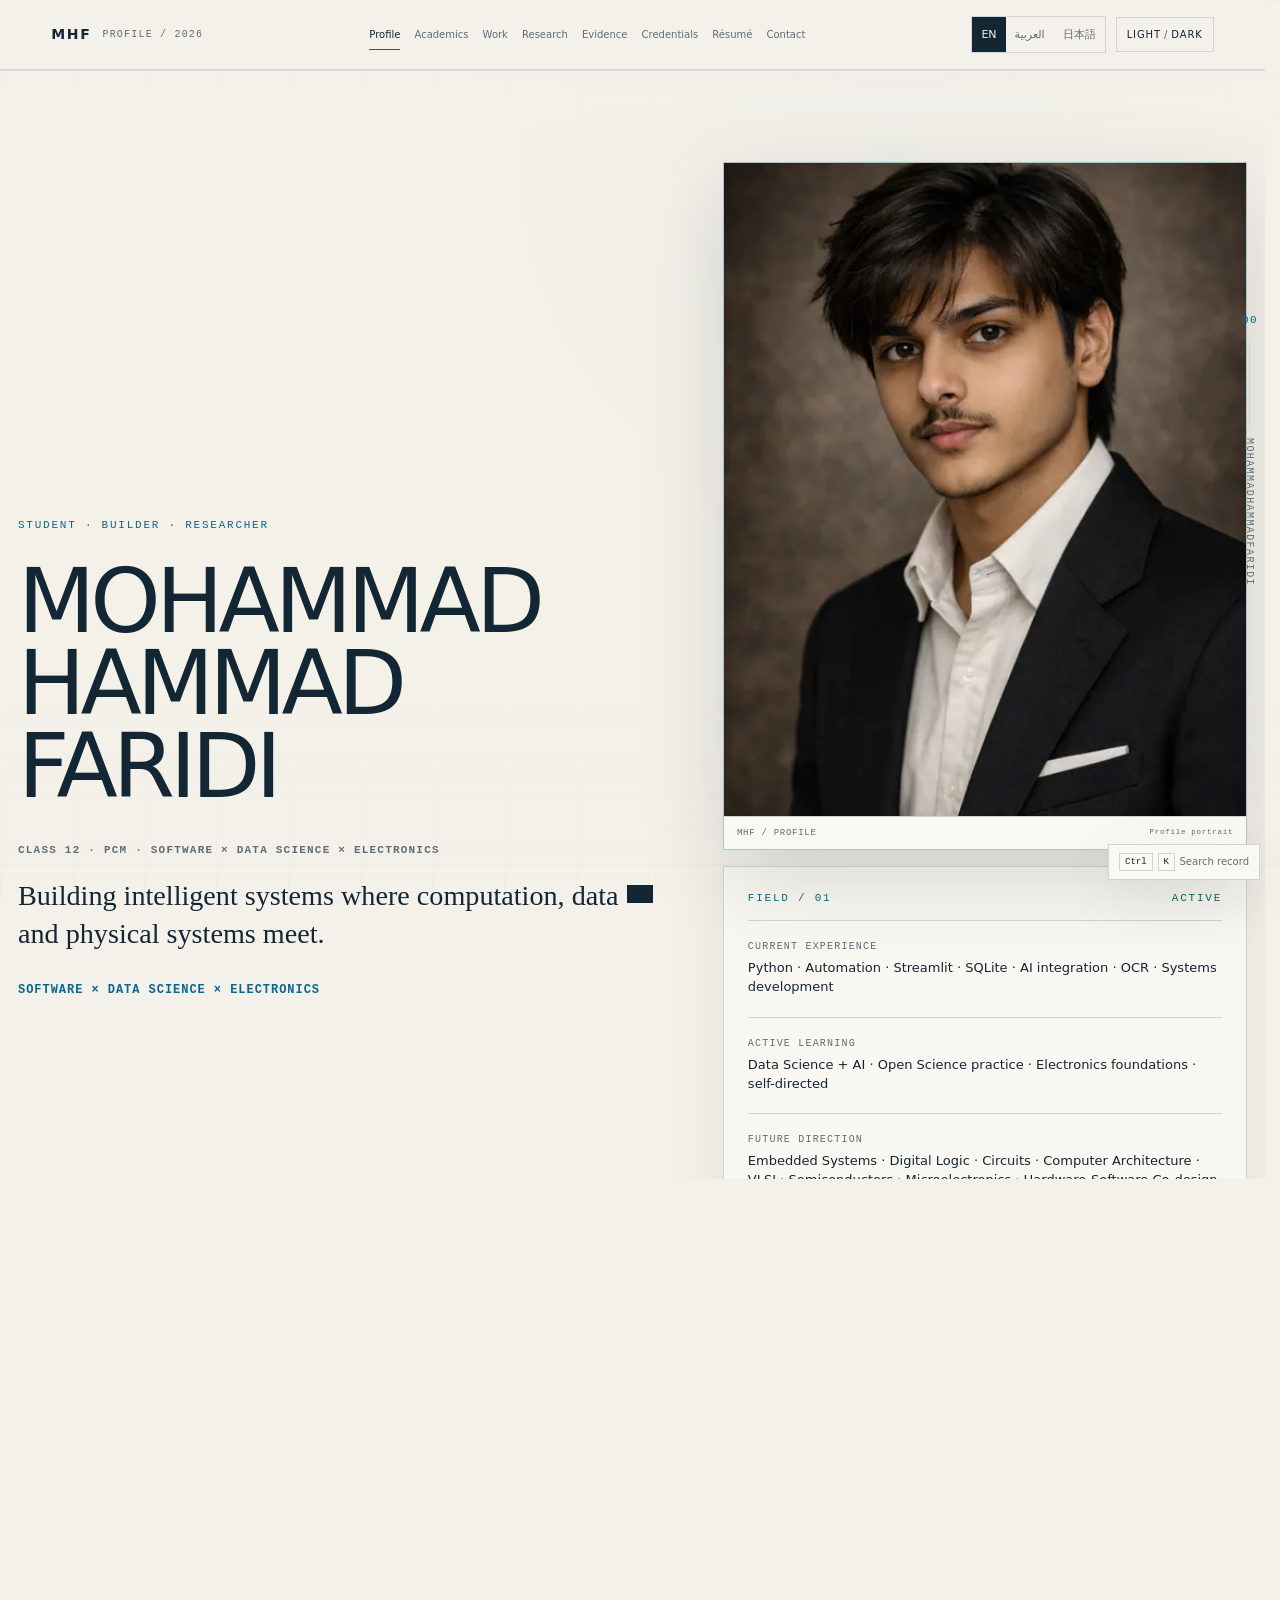
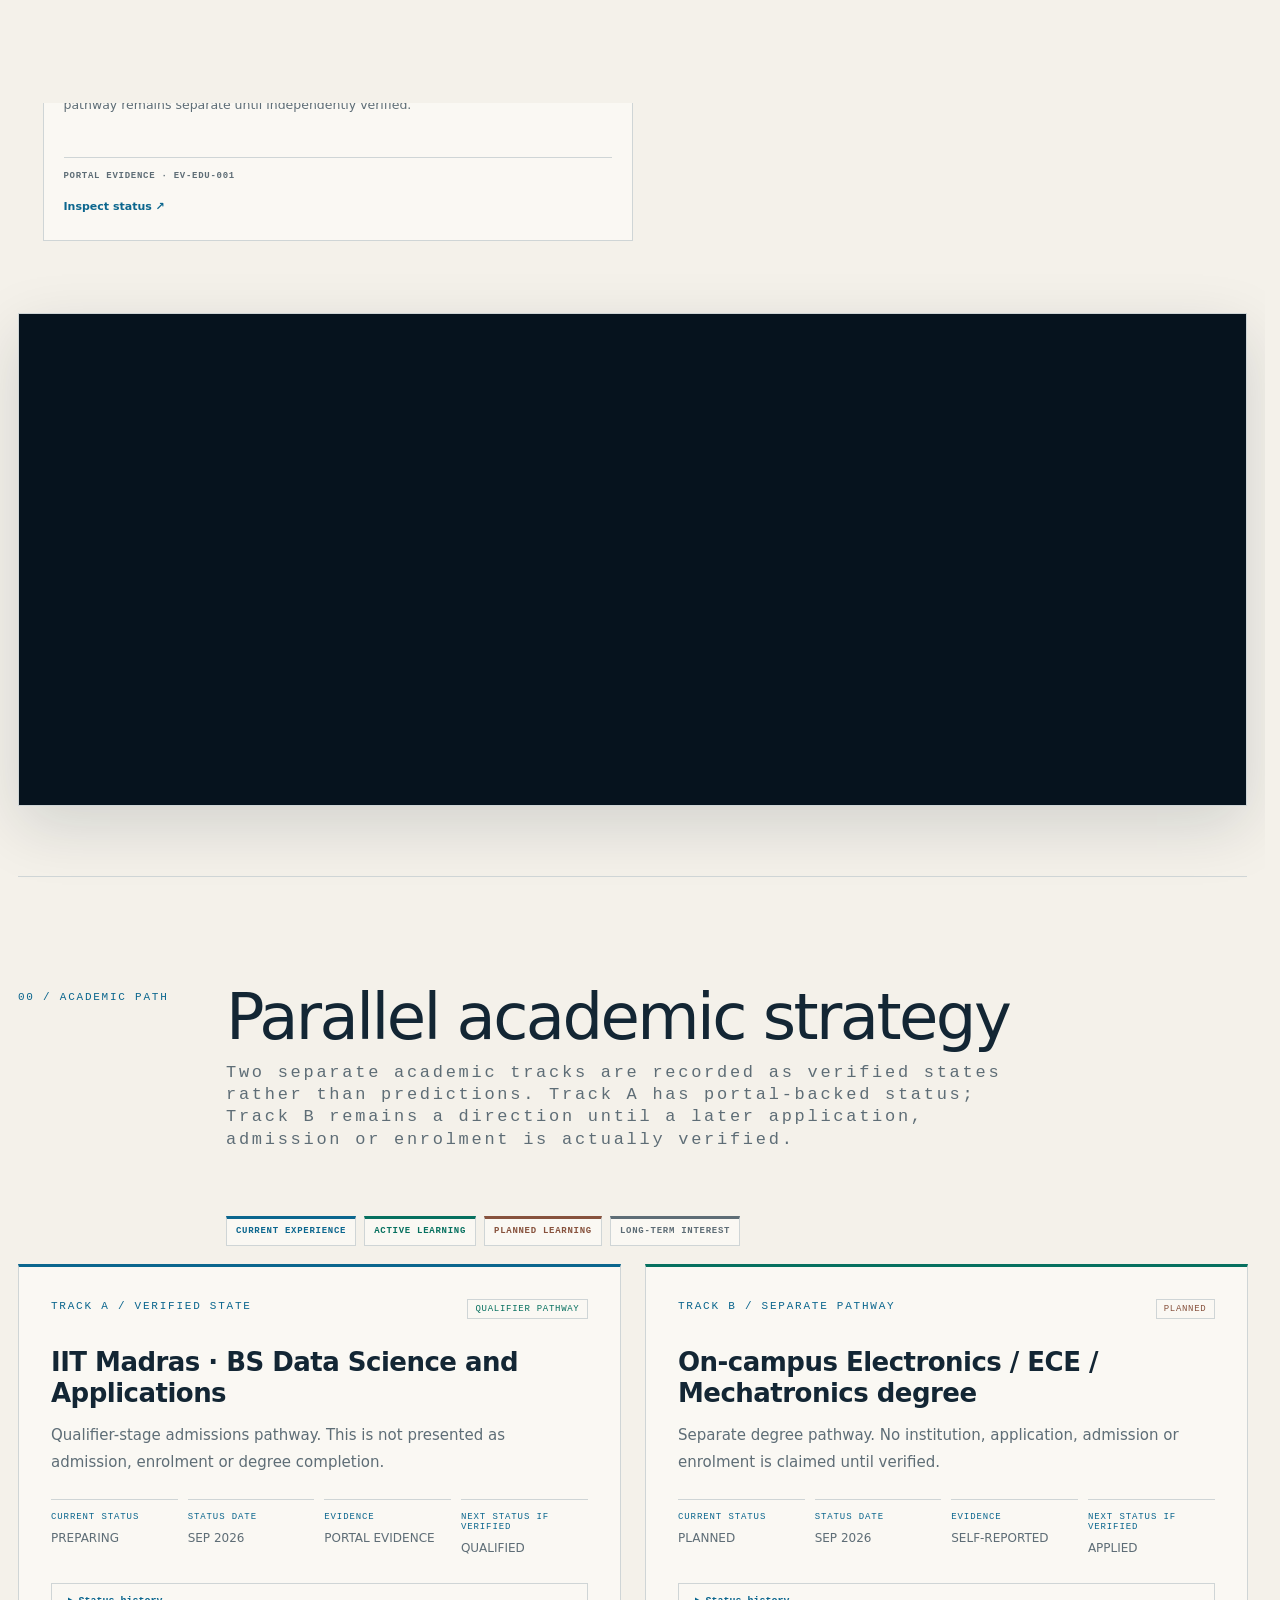
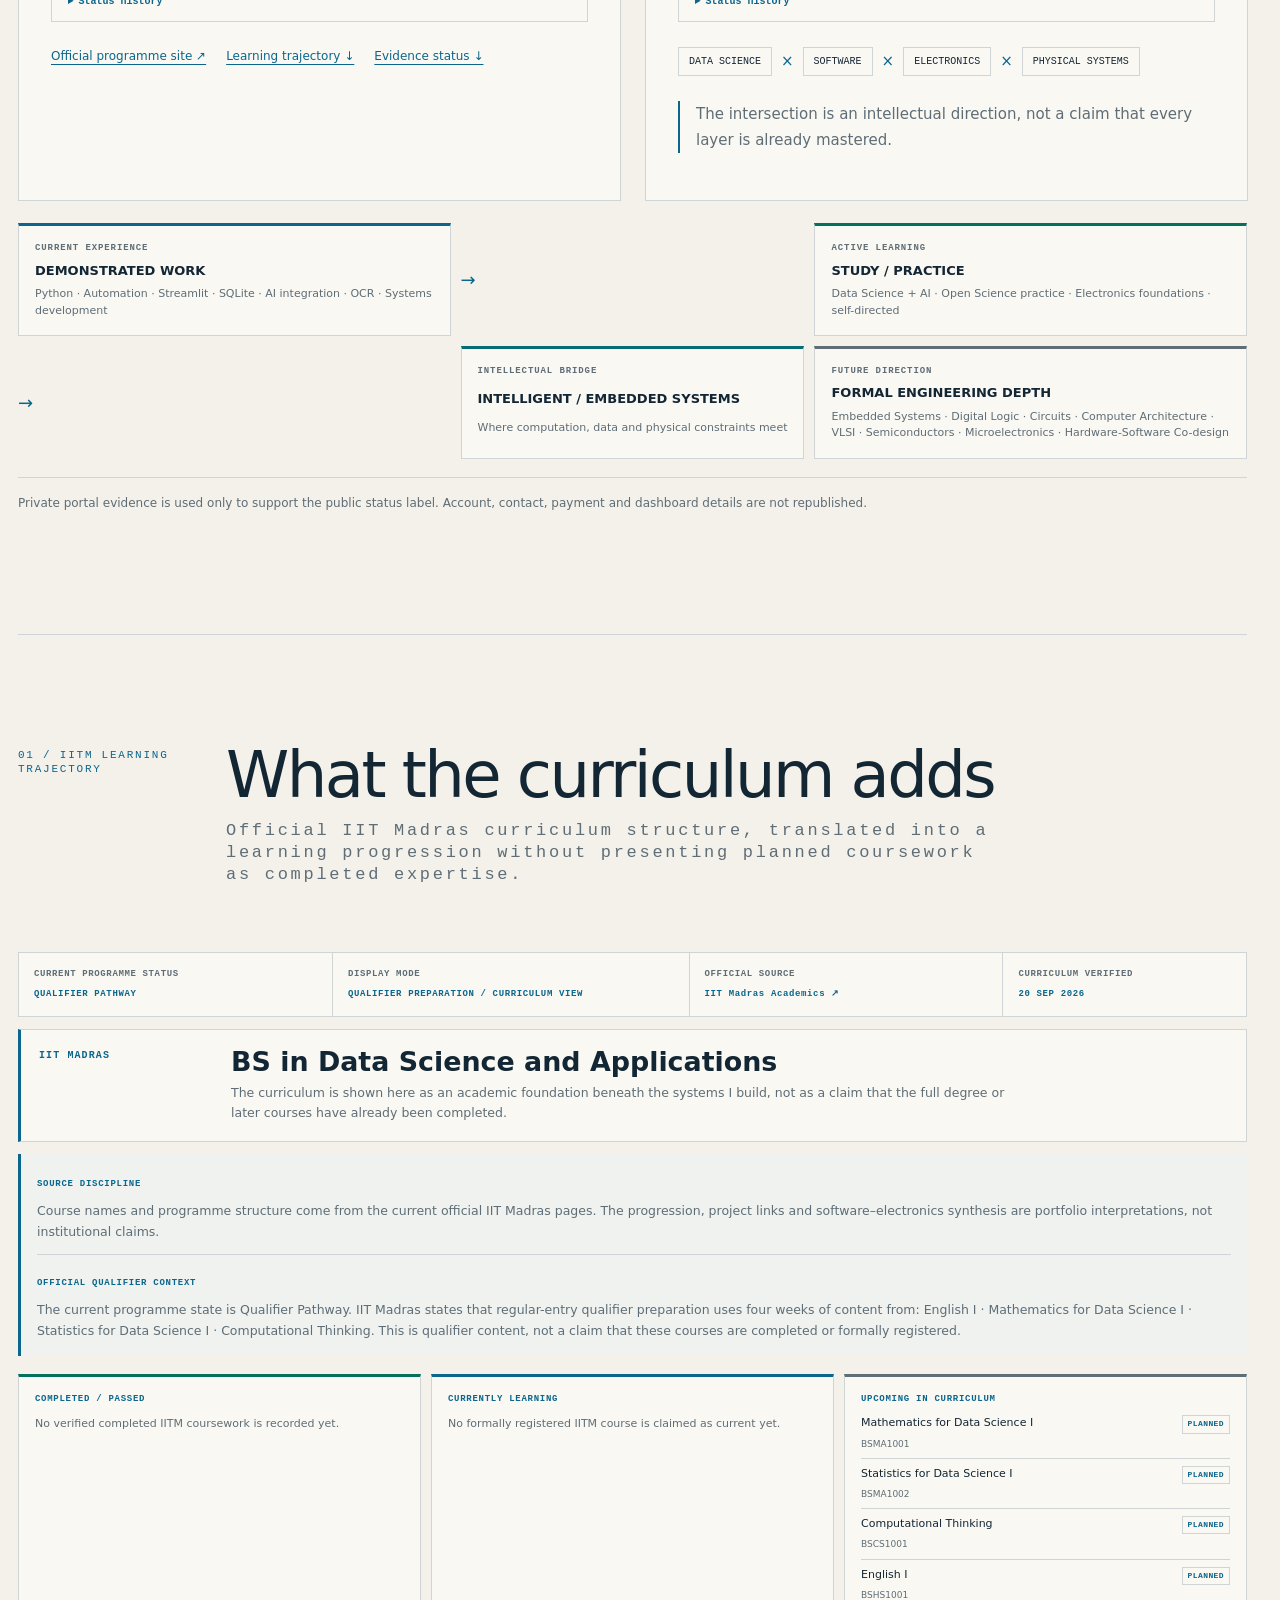
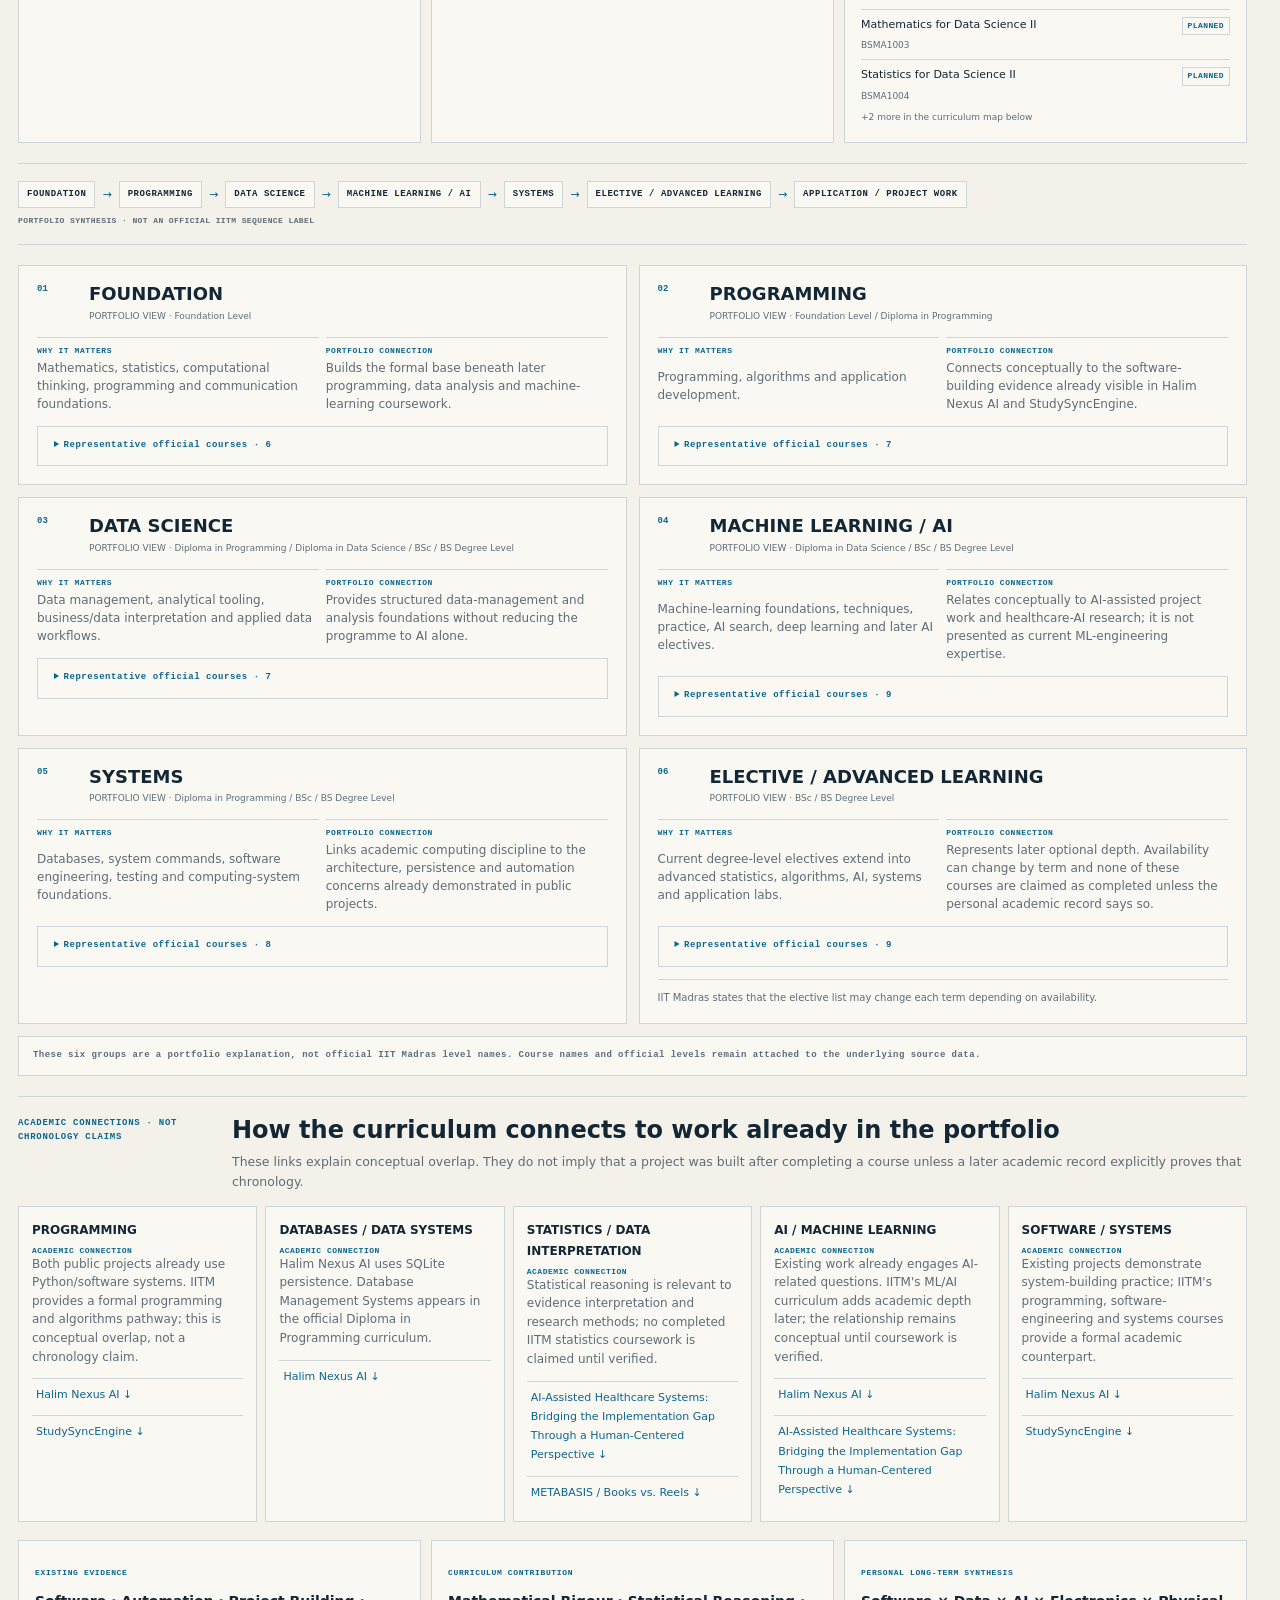
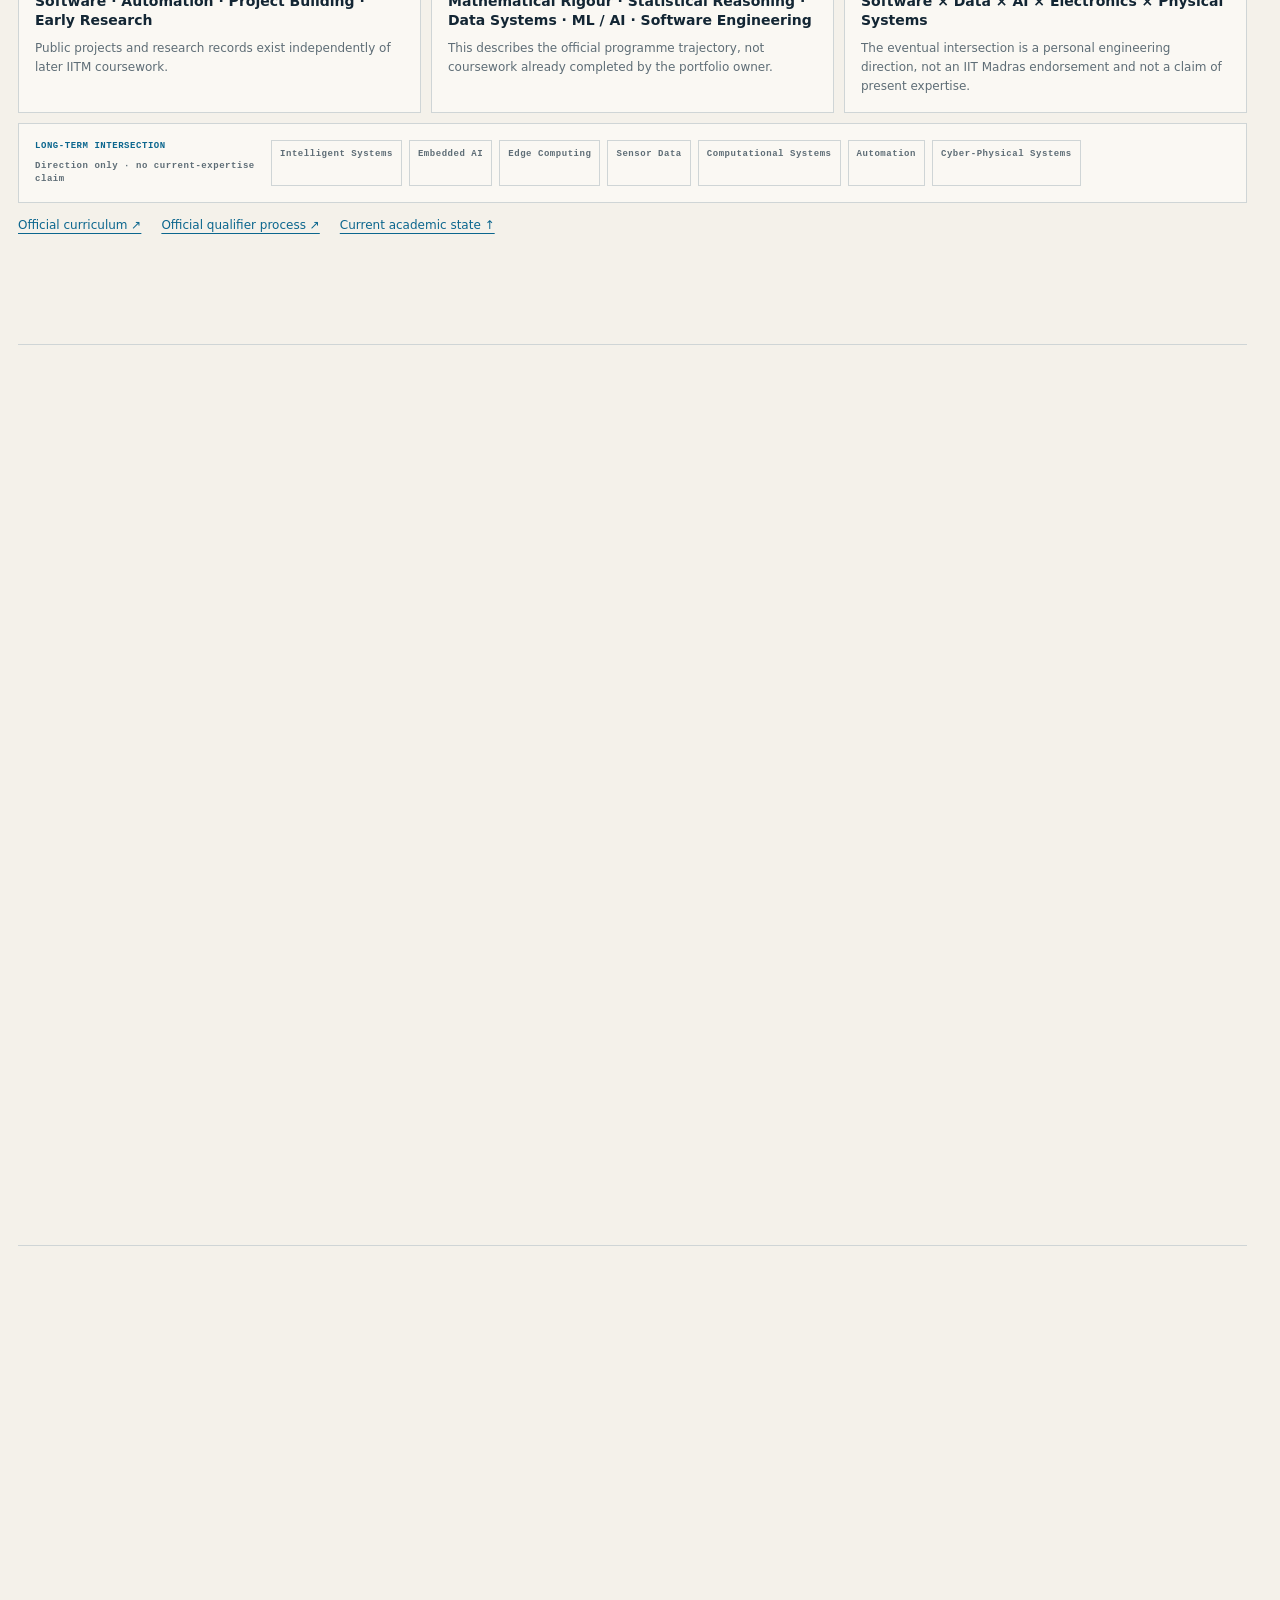
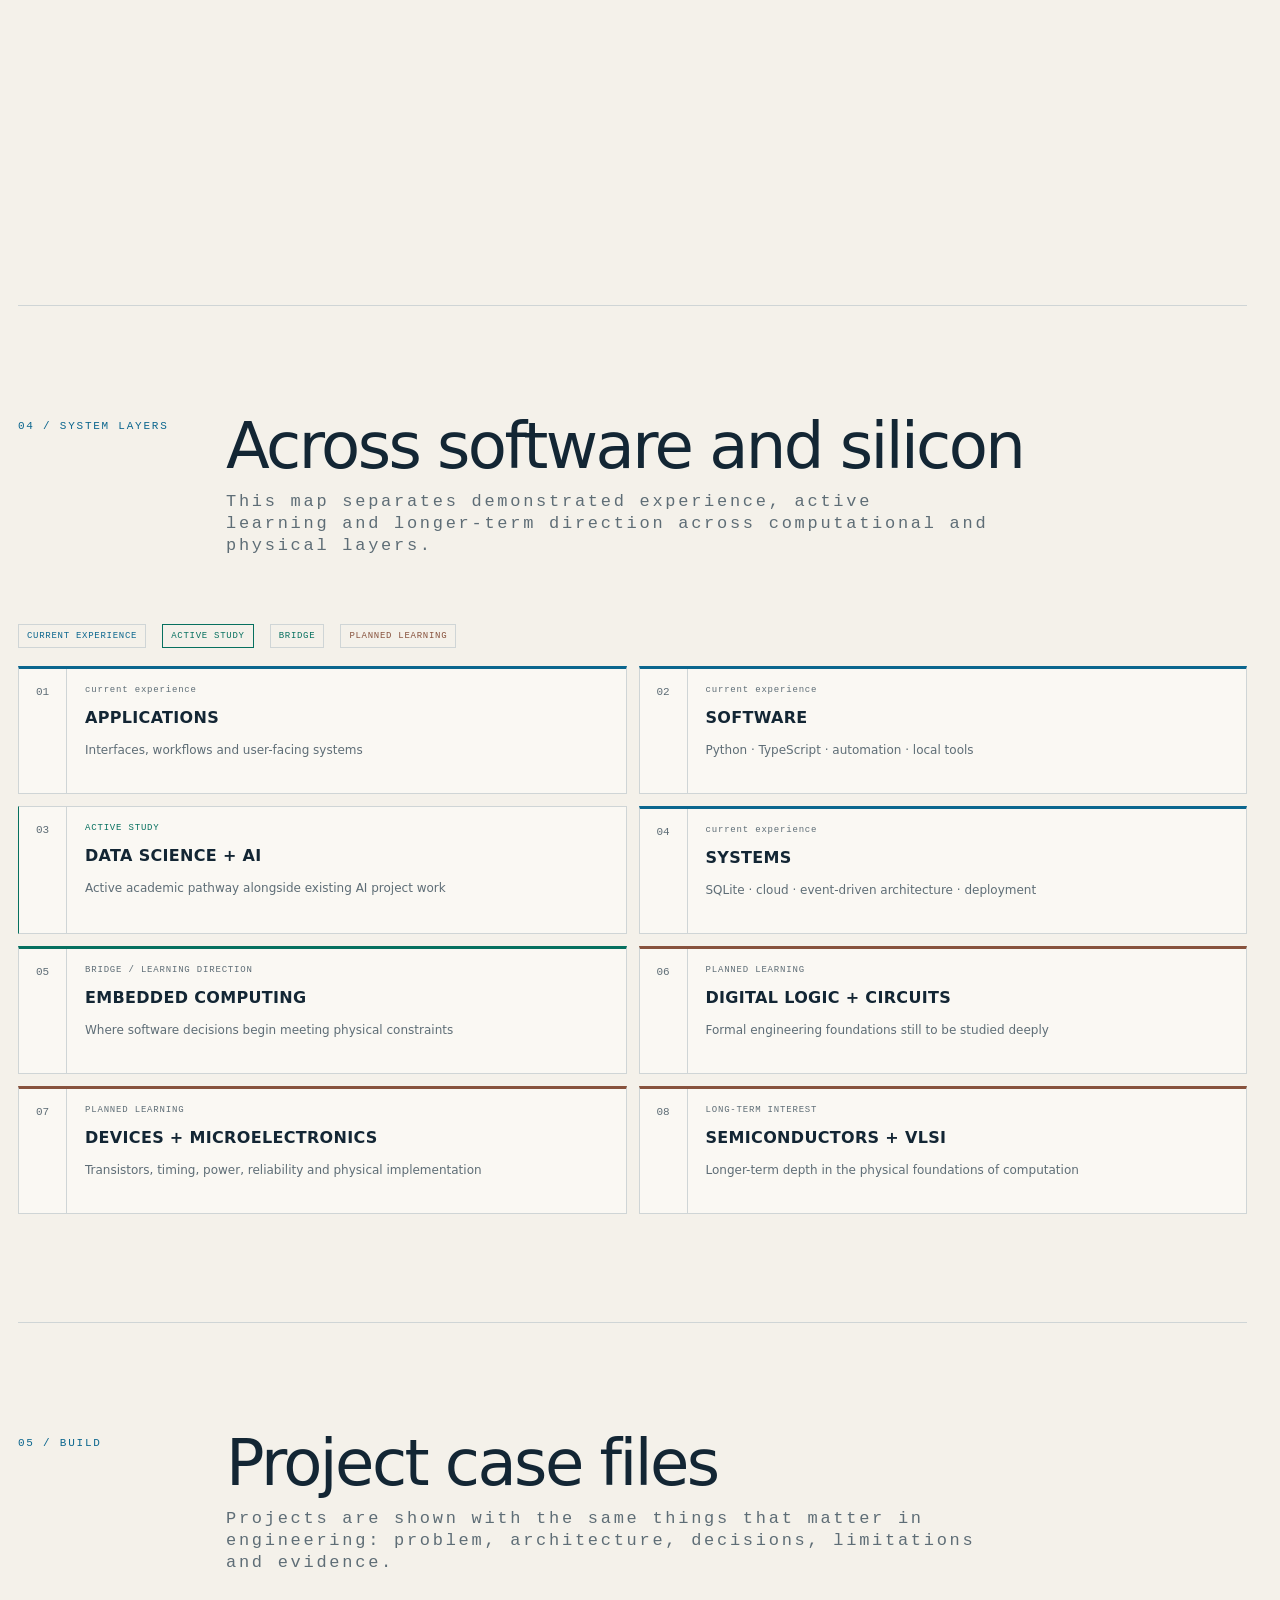
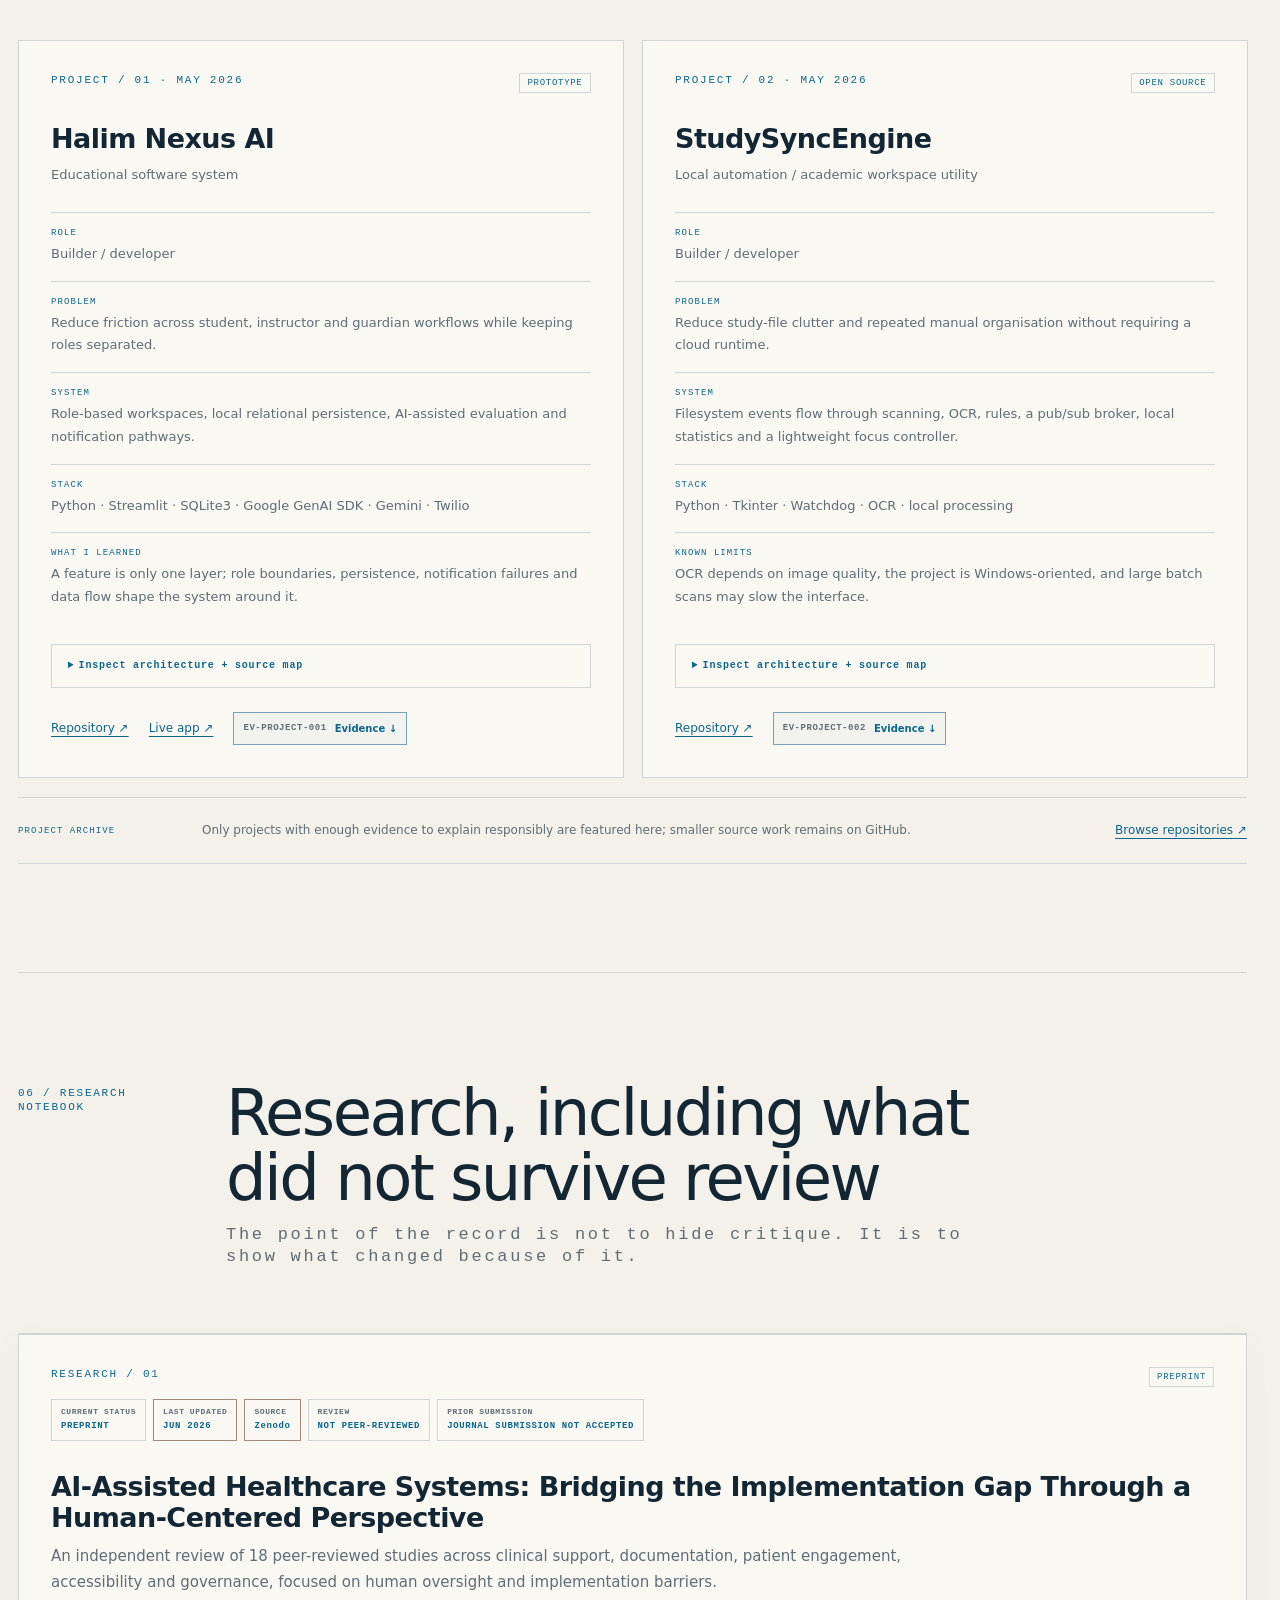
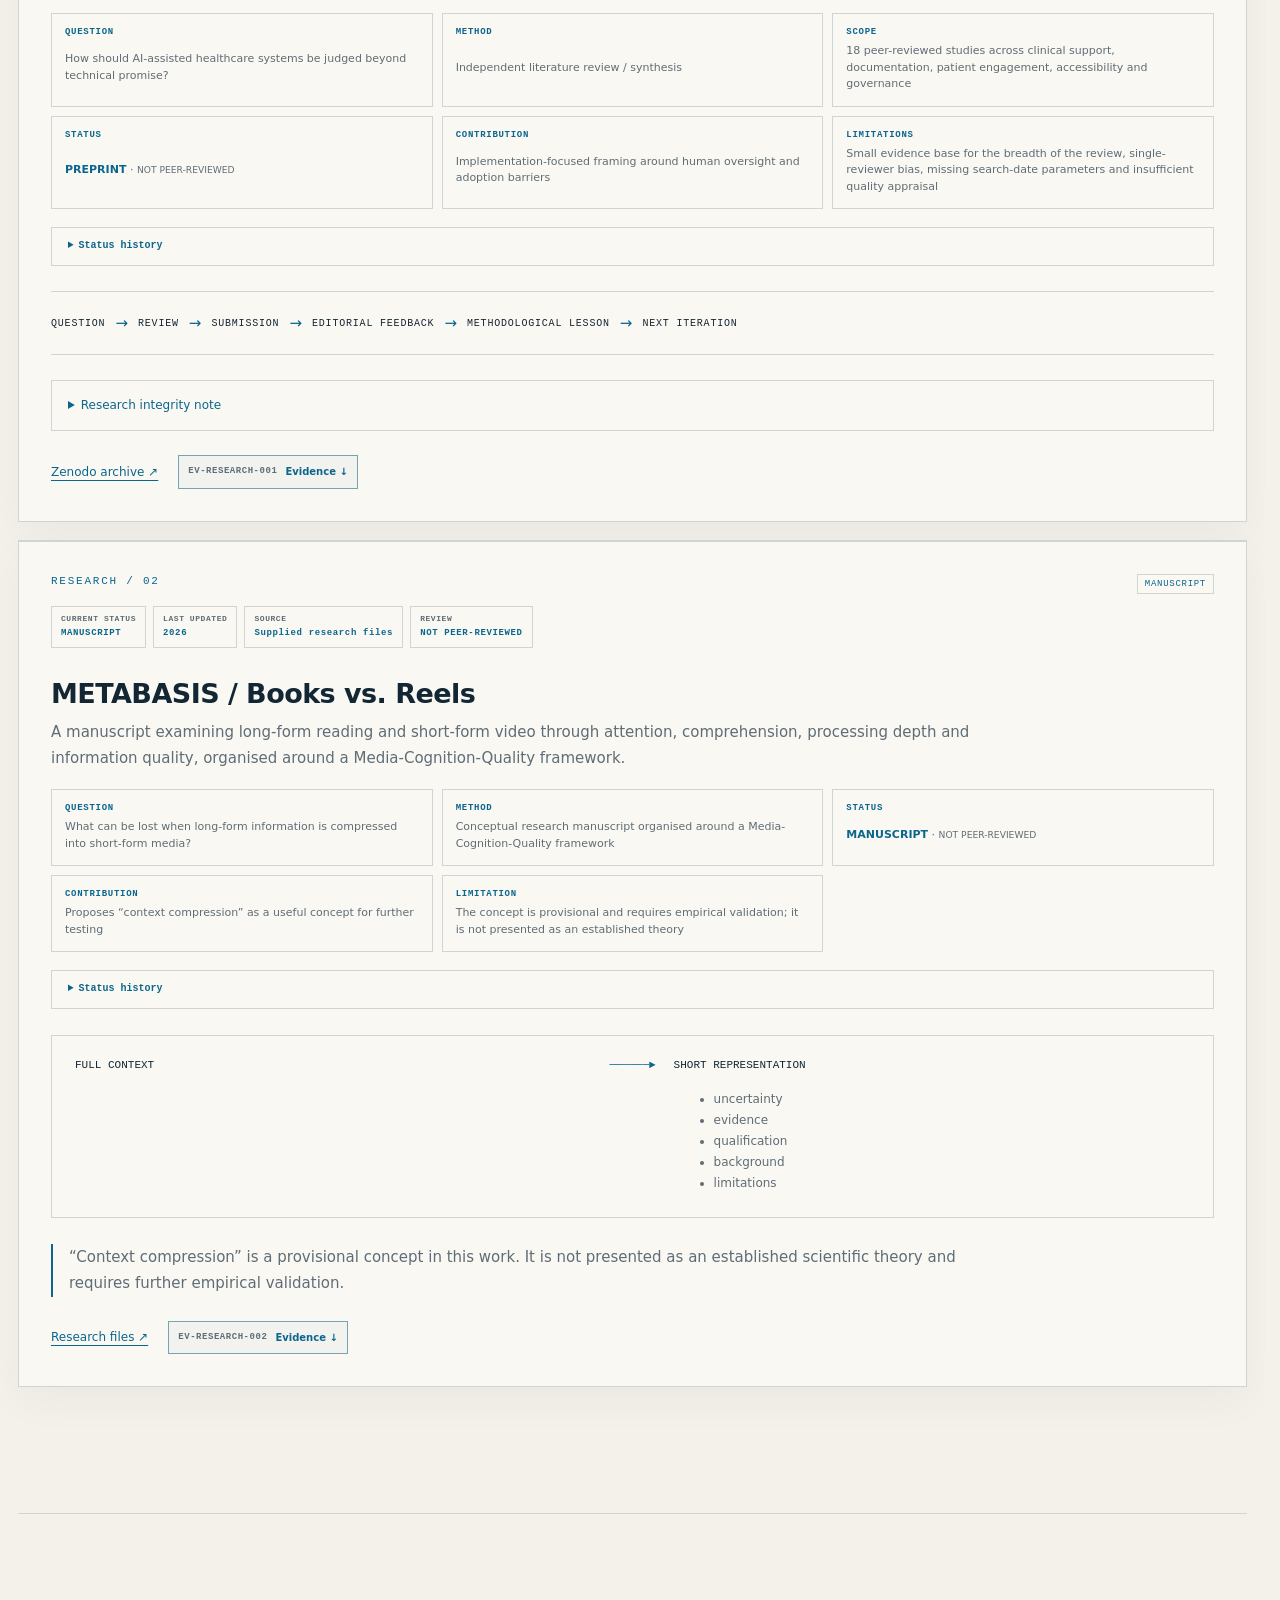
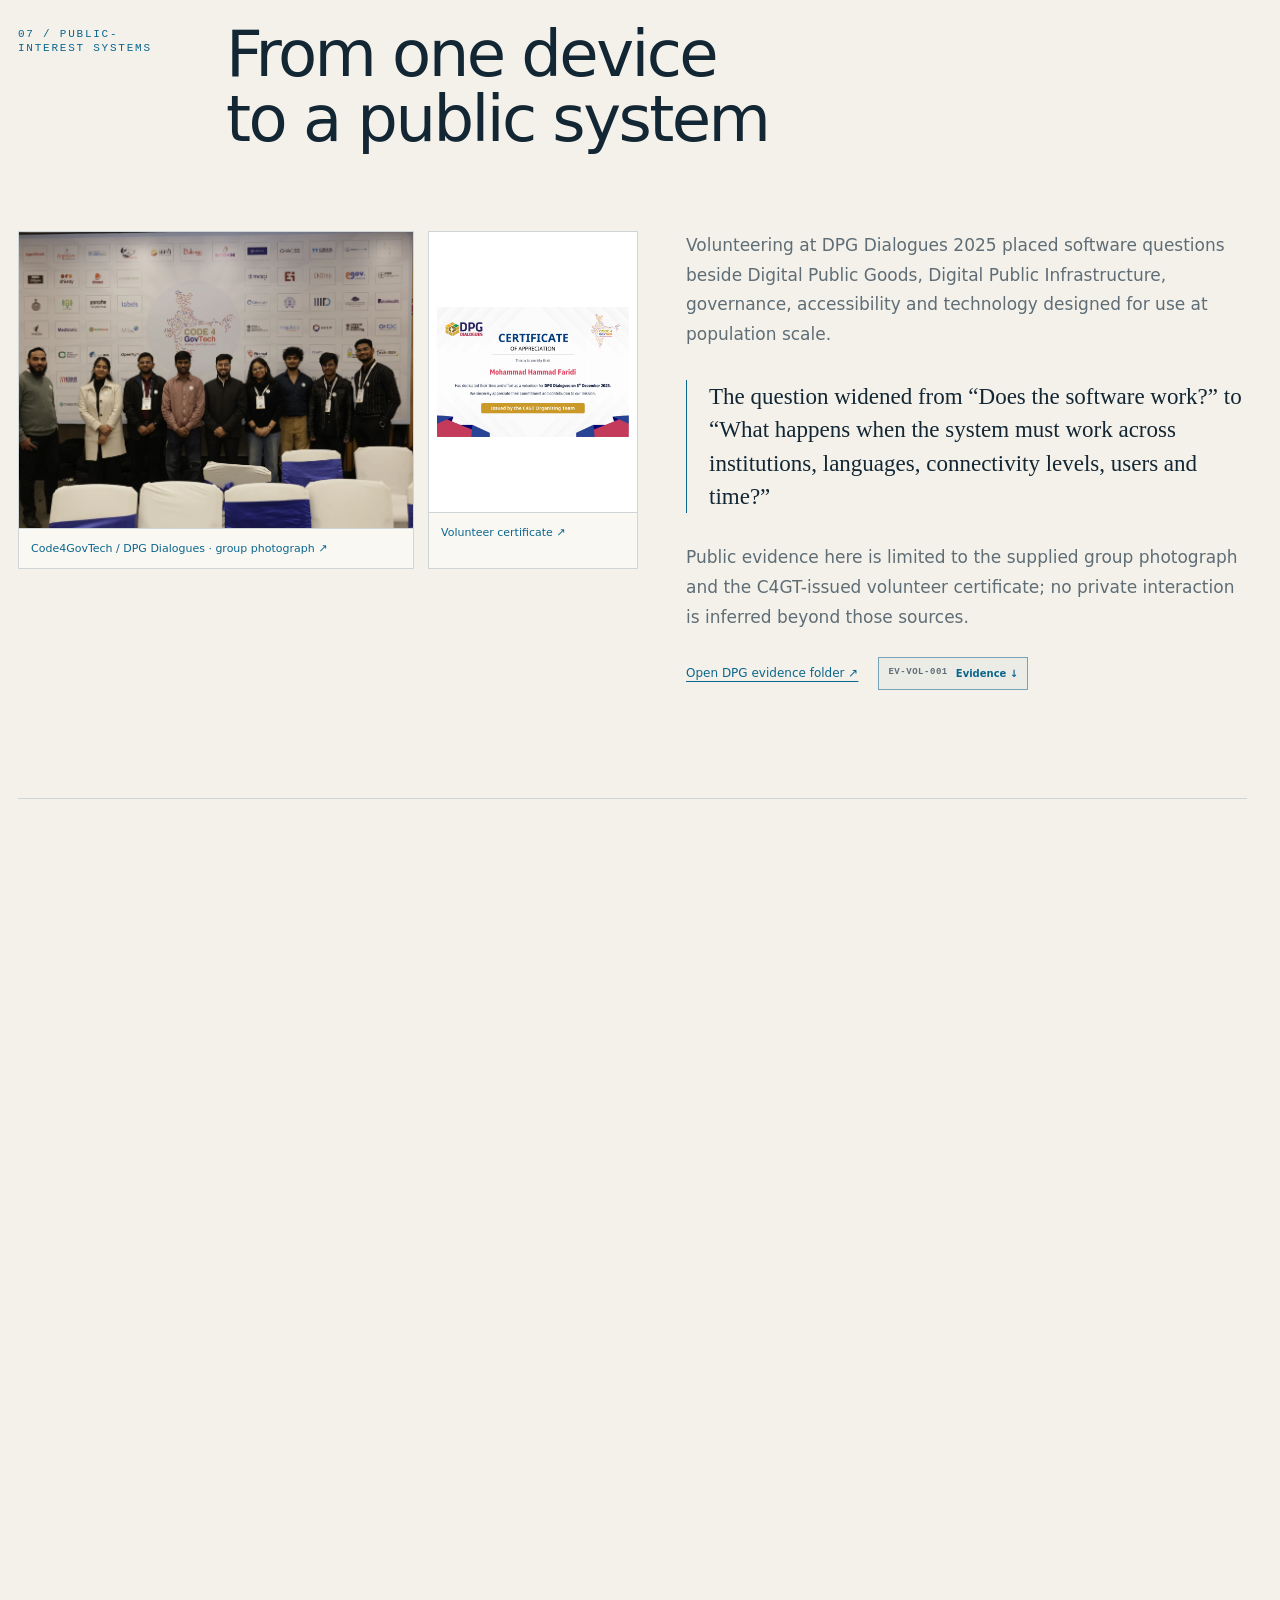
==== commit 00529280: "Remove stale qualifier wording from durable learning layer" ====
--- a/index.html
+++ b/index.html
@@ -359,7 +359,7 @@
   <ol class="system-roadmap" aria-label="System layers roadmap">
     <li class="current"><b>01</b><div><small data-i18n="layers.current">current experience</small><strong>APPLICATIONS</strong><span data-i18n="layers.app">Interfaces, workflows and user-facing systems</span></div></li>
     <li class="current"><b>02</b><div><small data-i18n="layers.current">current experience</small><strong>SOFTWARE</strong><span>Python · TypeScript · automation · local tools</span></div></li>
-    <li class="active-study"><b>03</b><div><small>ACTIVE STUDY · IITM / QUALIFIER</small><strong>DATA SCIENCE + AI</strong><span data-i18n="layers.data">Active academic pathway alongside existing AI project work</span></div></li>
+    <li class="active-study"><b>03</b><div><small>ACTIVE STUDY</small><strong>DATA SCIENCE + AI</strong><span data-i18n="layers.data">Active academic pathway alongside existing AI project work</span></div></li>
     <li class="current"><b>04</b><div><small data-i18n="layers.current">current experience</small><strong>SYSTEMS</strong><span>SQLite · cloud · event-driven architecture · deployment</span></div></li>
     <li class="bridge"><b>05</b><div><small>BRIDGE / LEARNING DIRECTION</small><strong>EMBEDDED COMPUTING</strong><span data-i18n="layers.embedded">Where software decisions begin meeting physical constraints</span></div></li>
     <li class="next"><b>06</b><div><small>PLANNED LEARNING</small><strong>DIGITAL LOGIC + CIRCUITS</strong><span data-i18n="layers.logic">Formal engineering foundations still to be studied deeply</span></div></li>
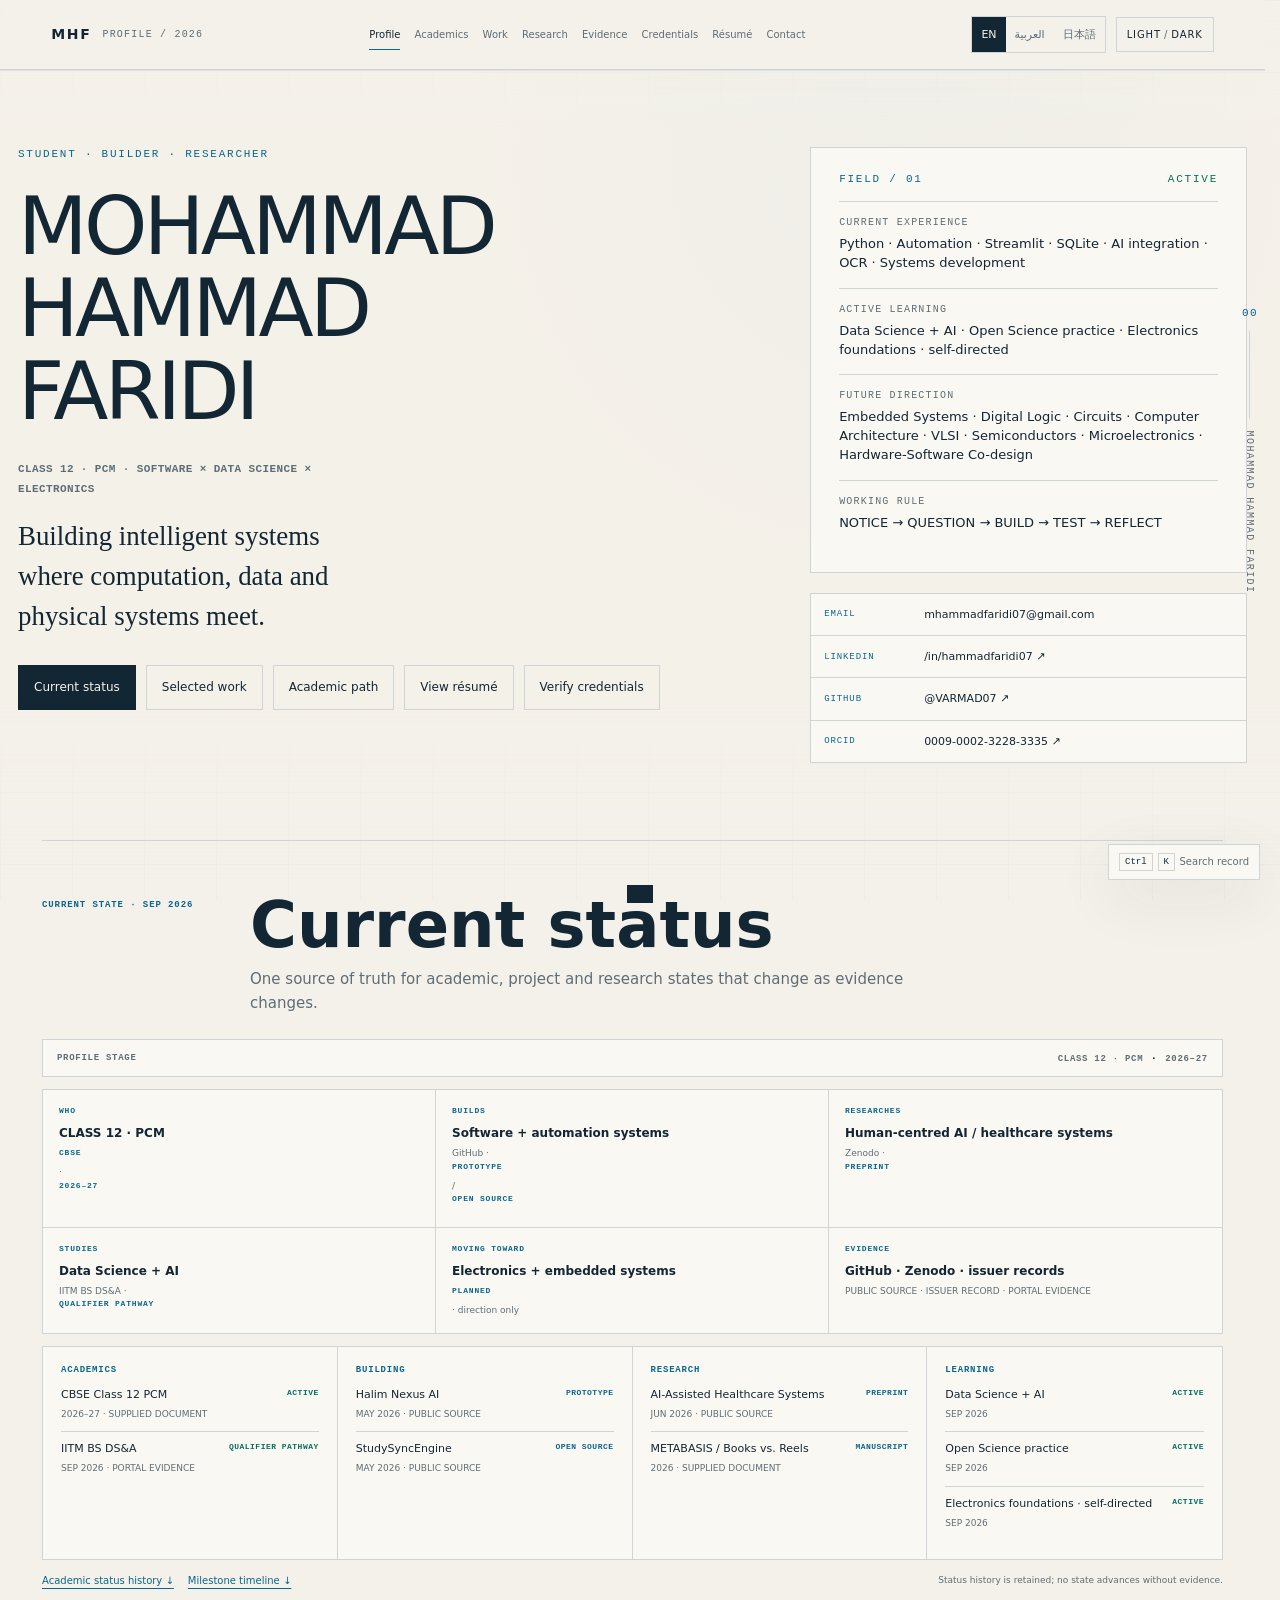
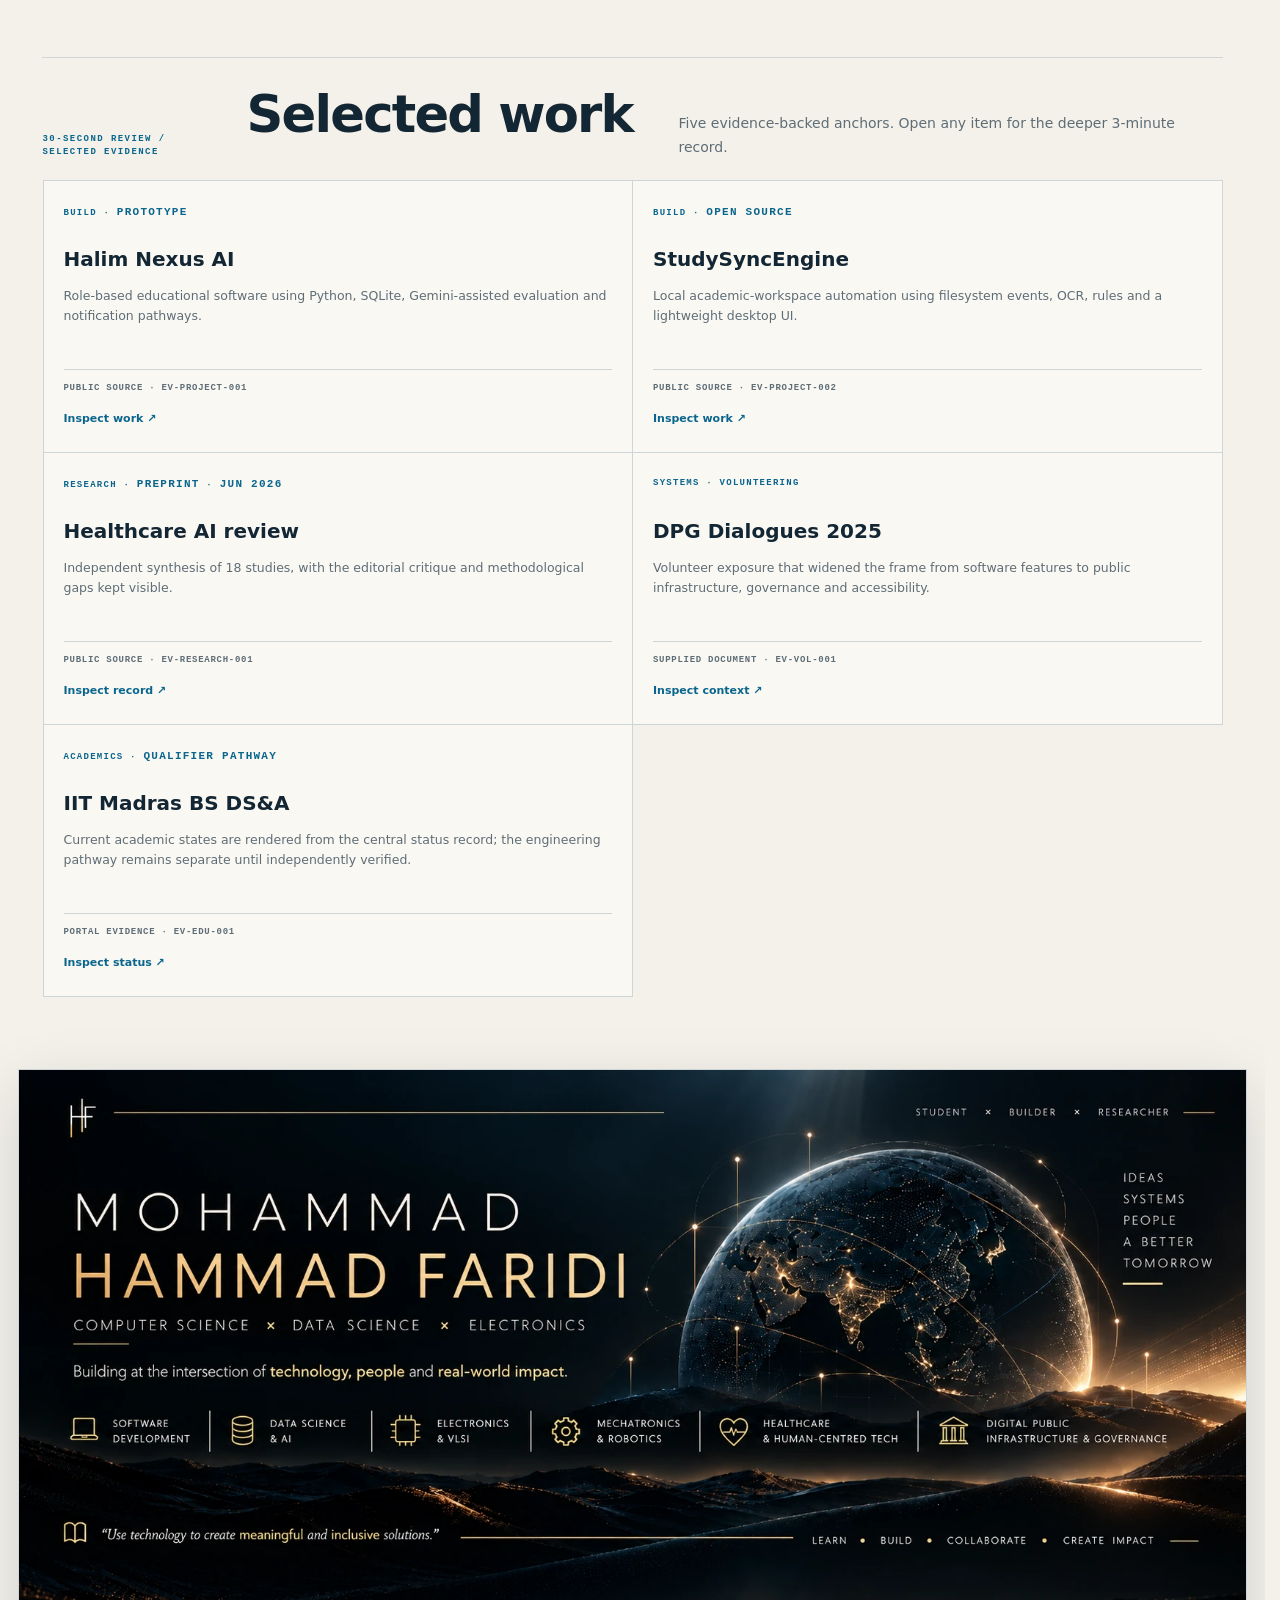
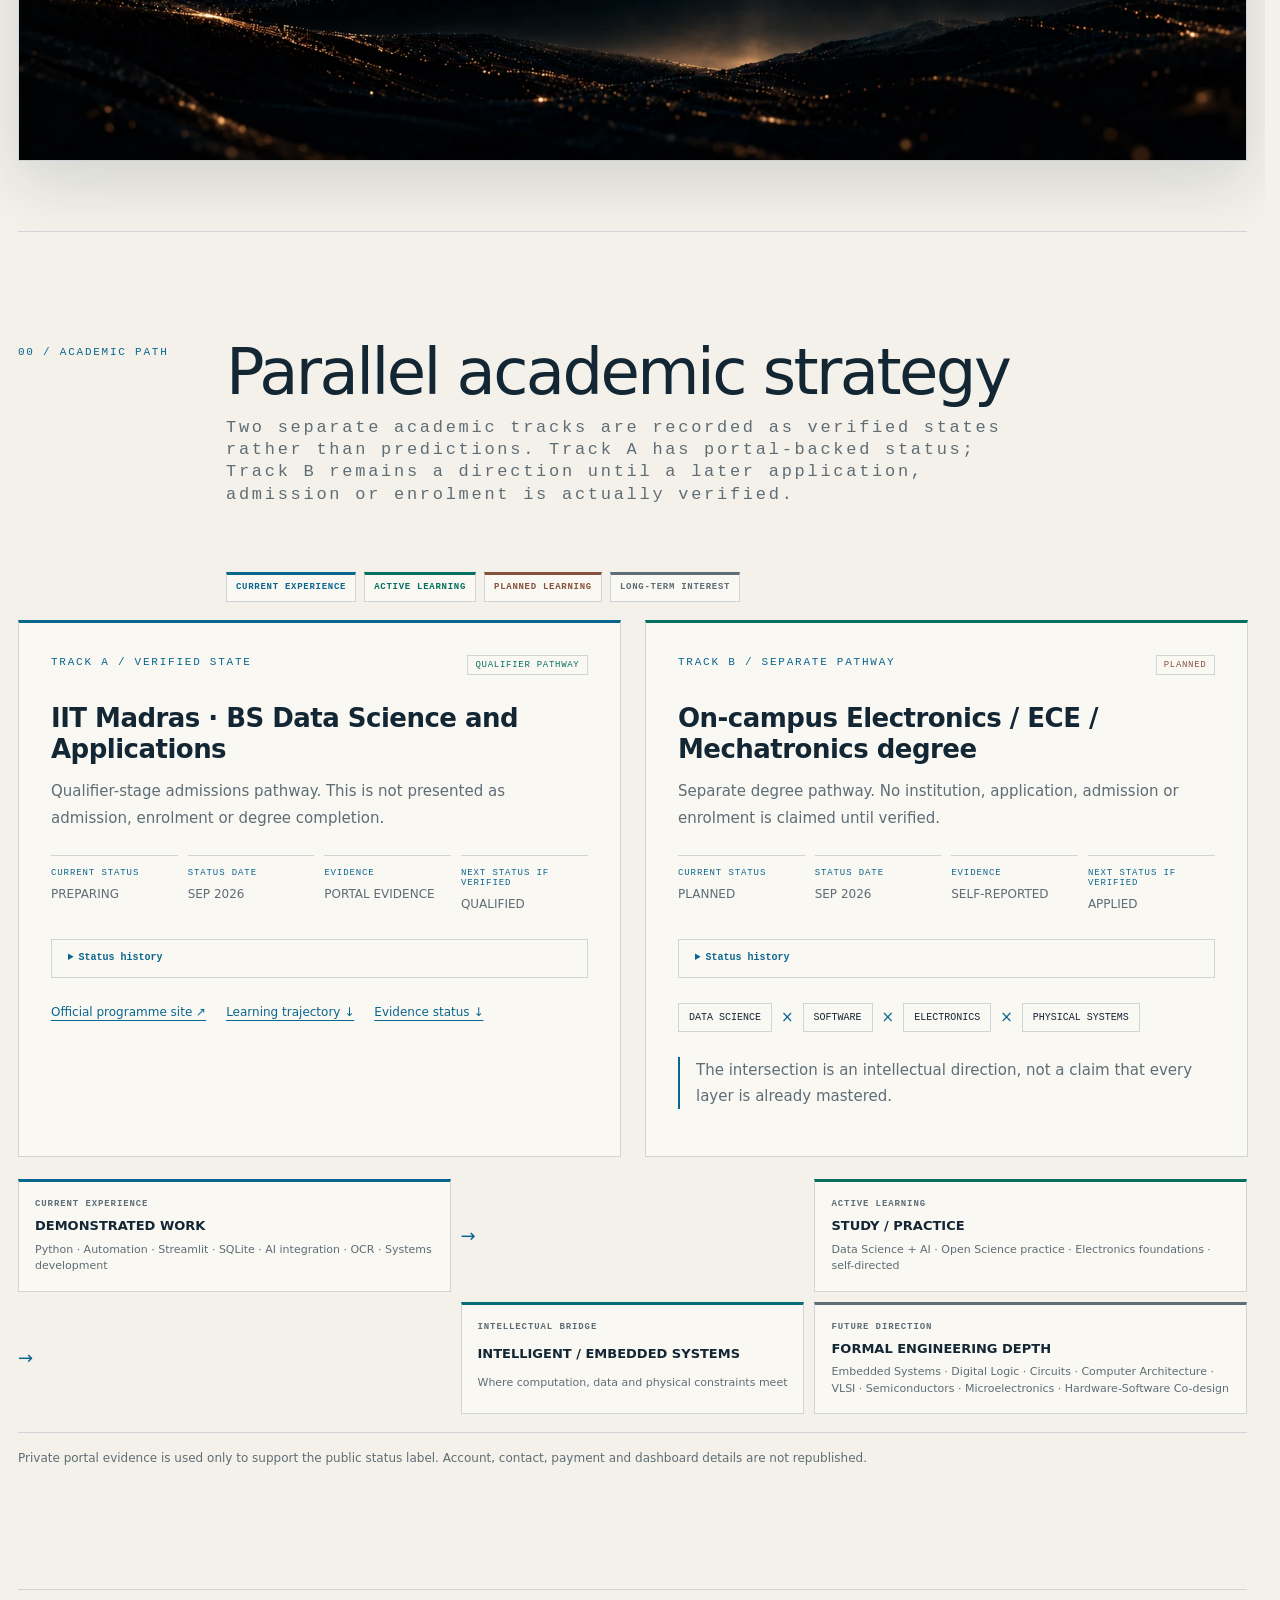
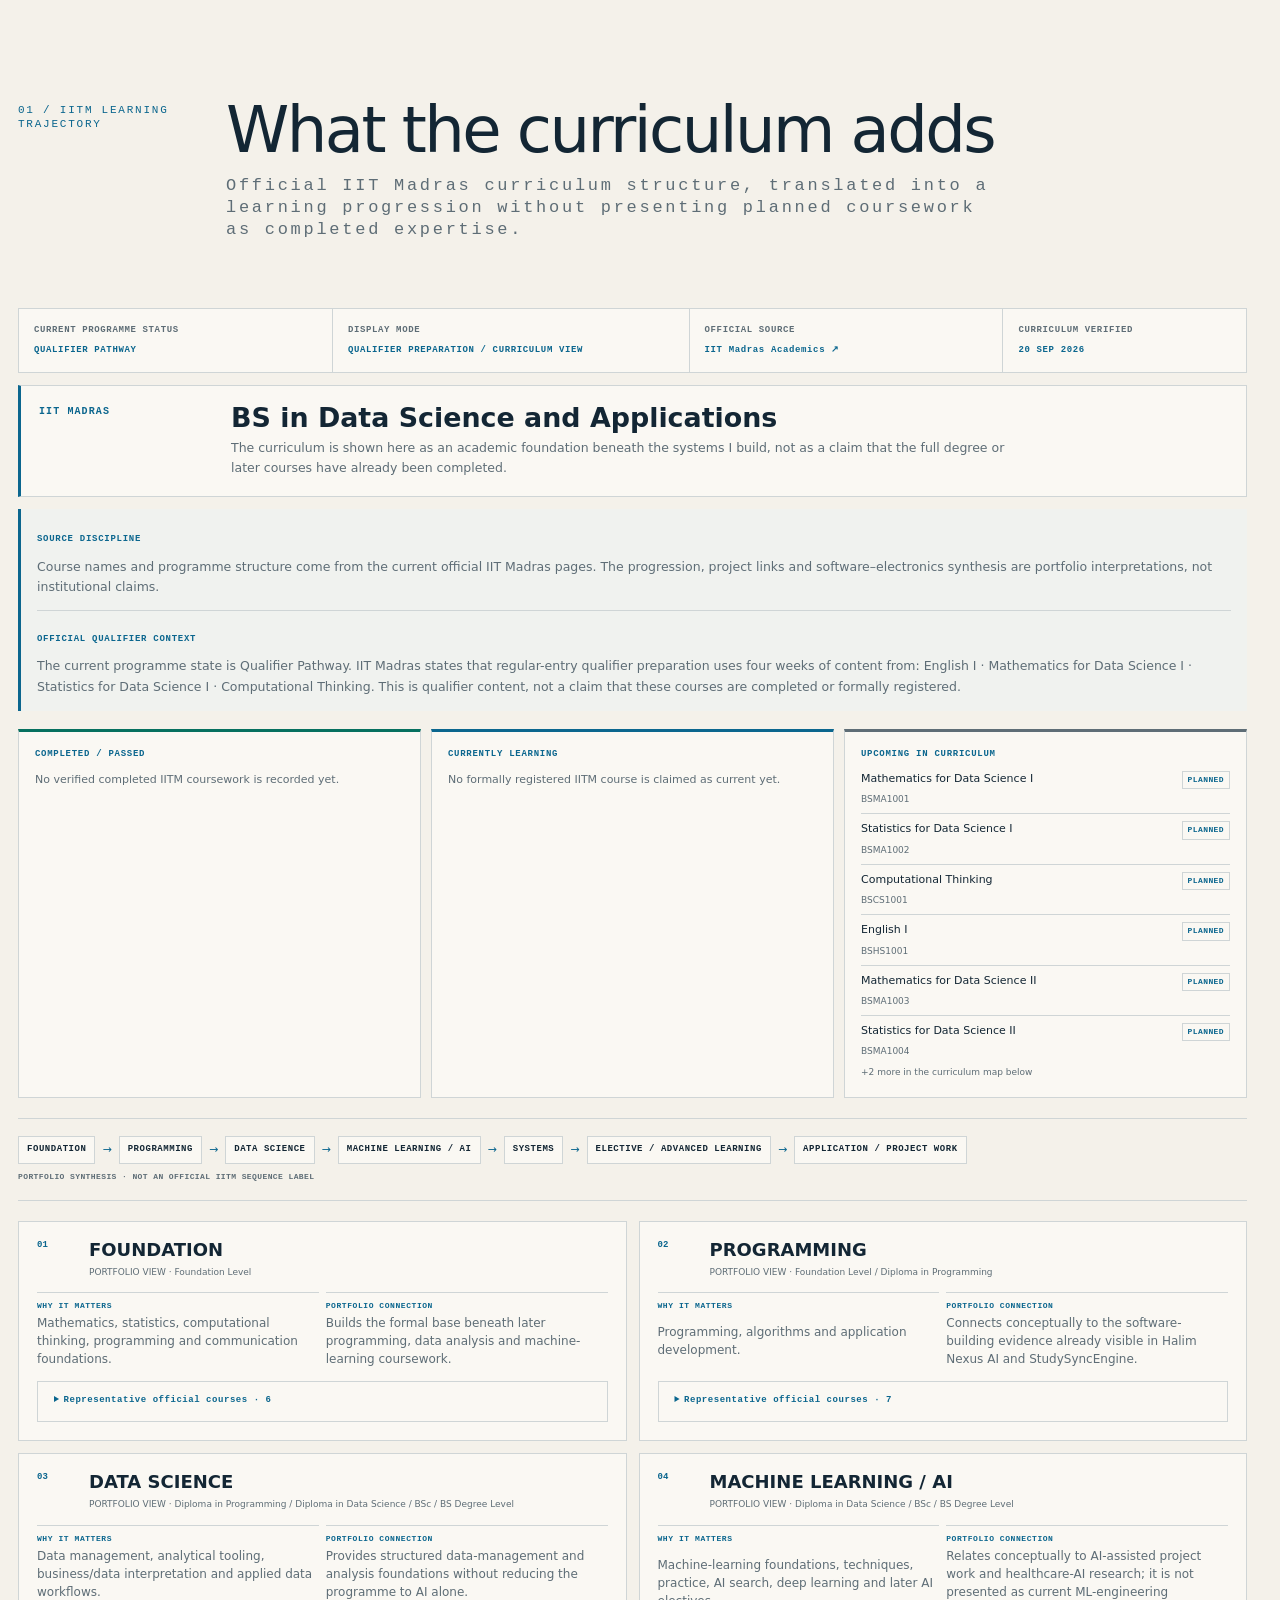
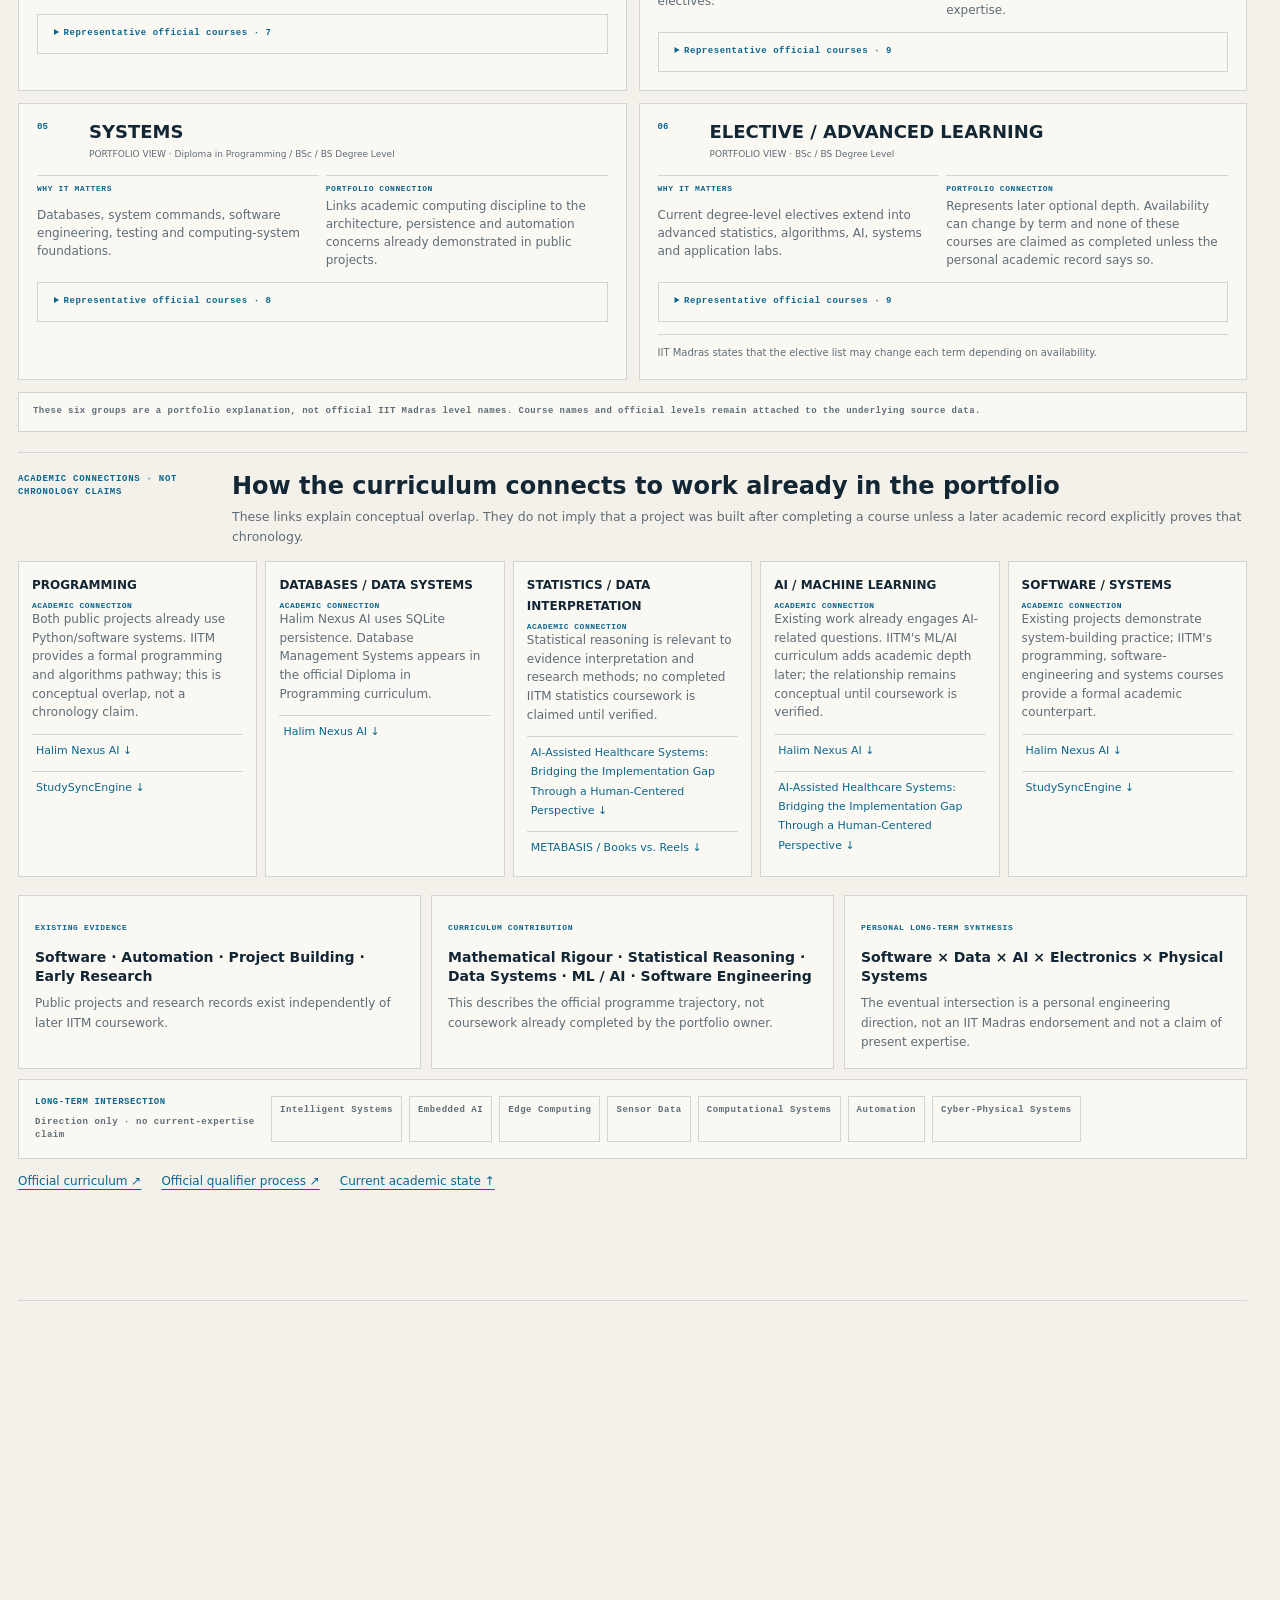
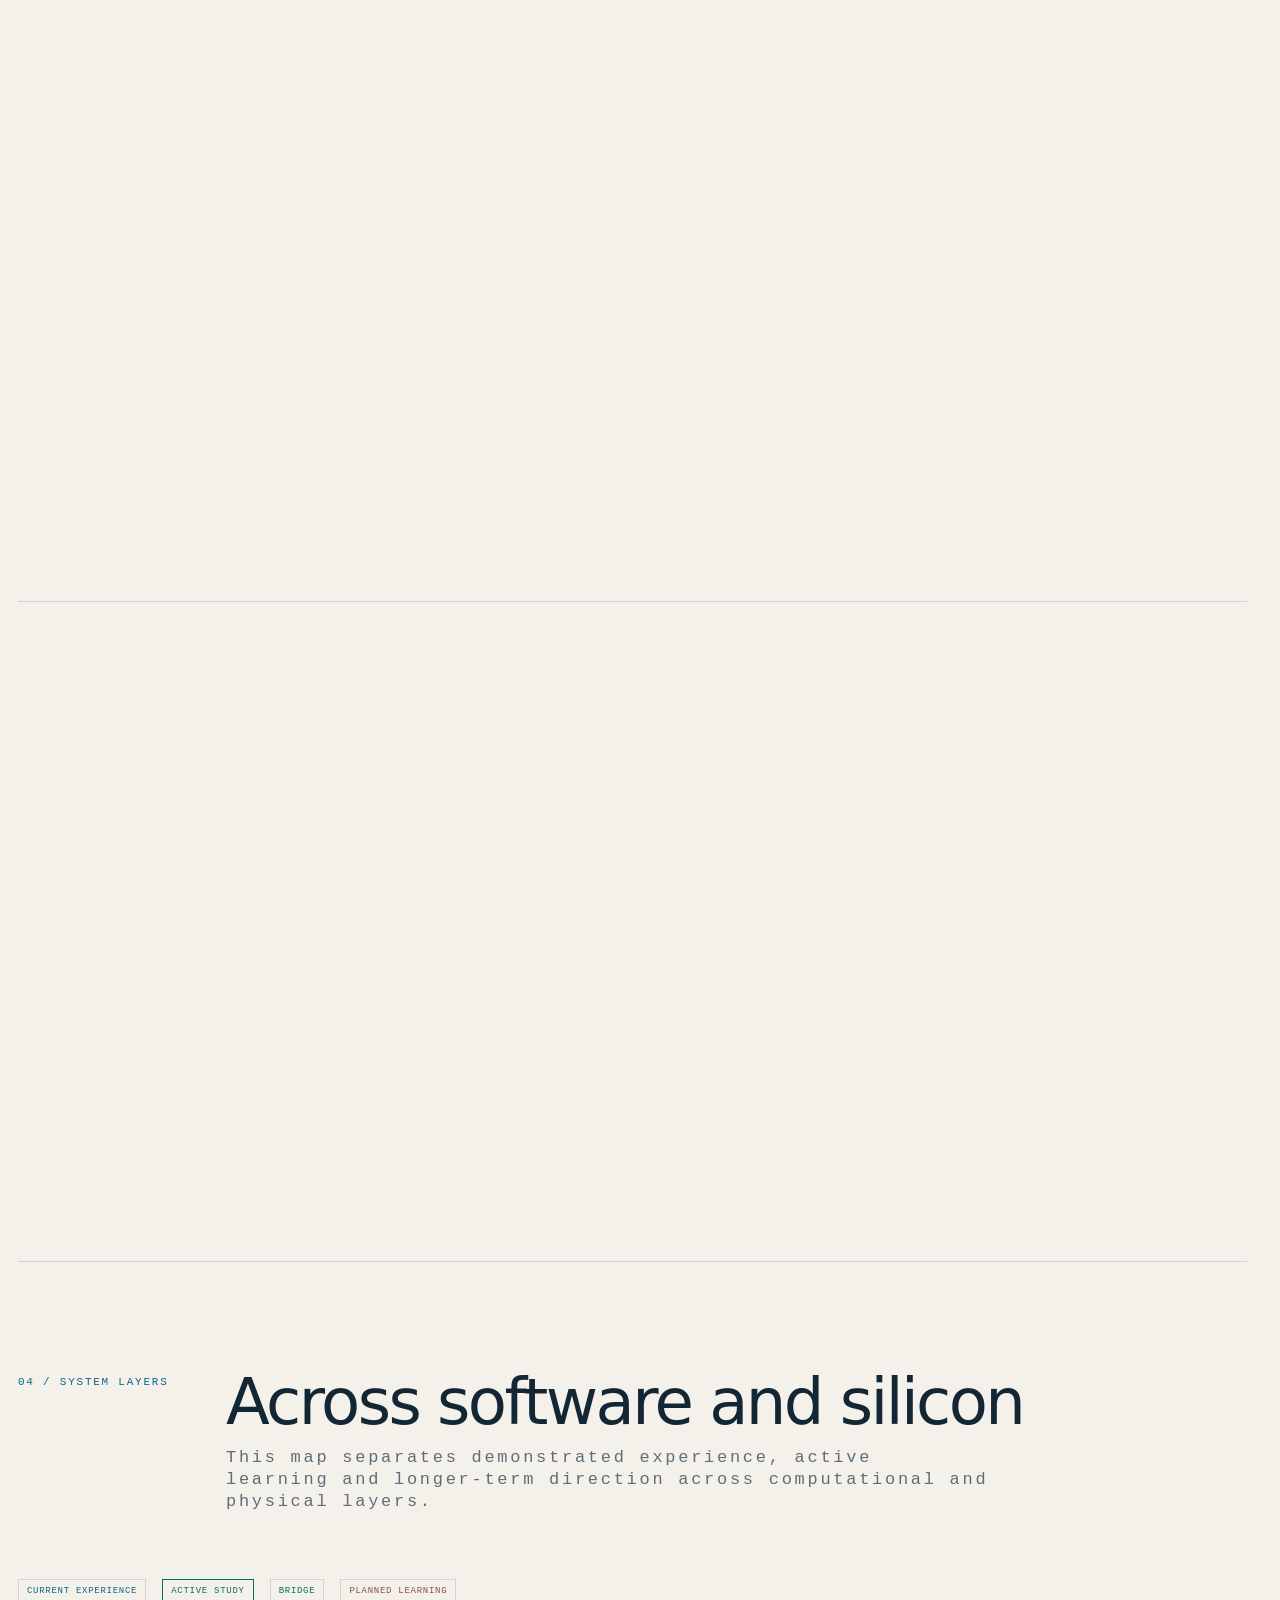
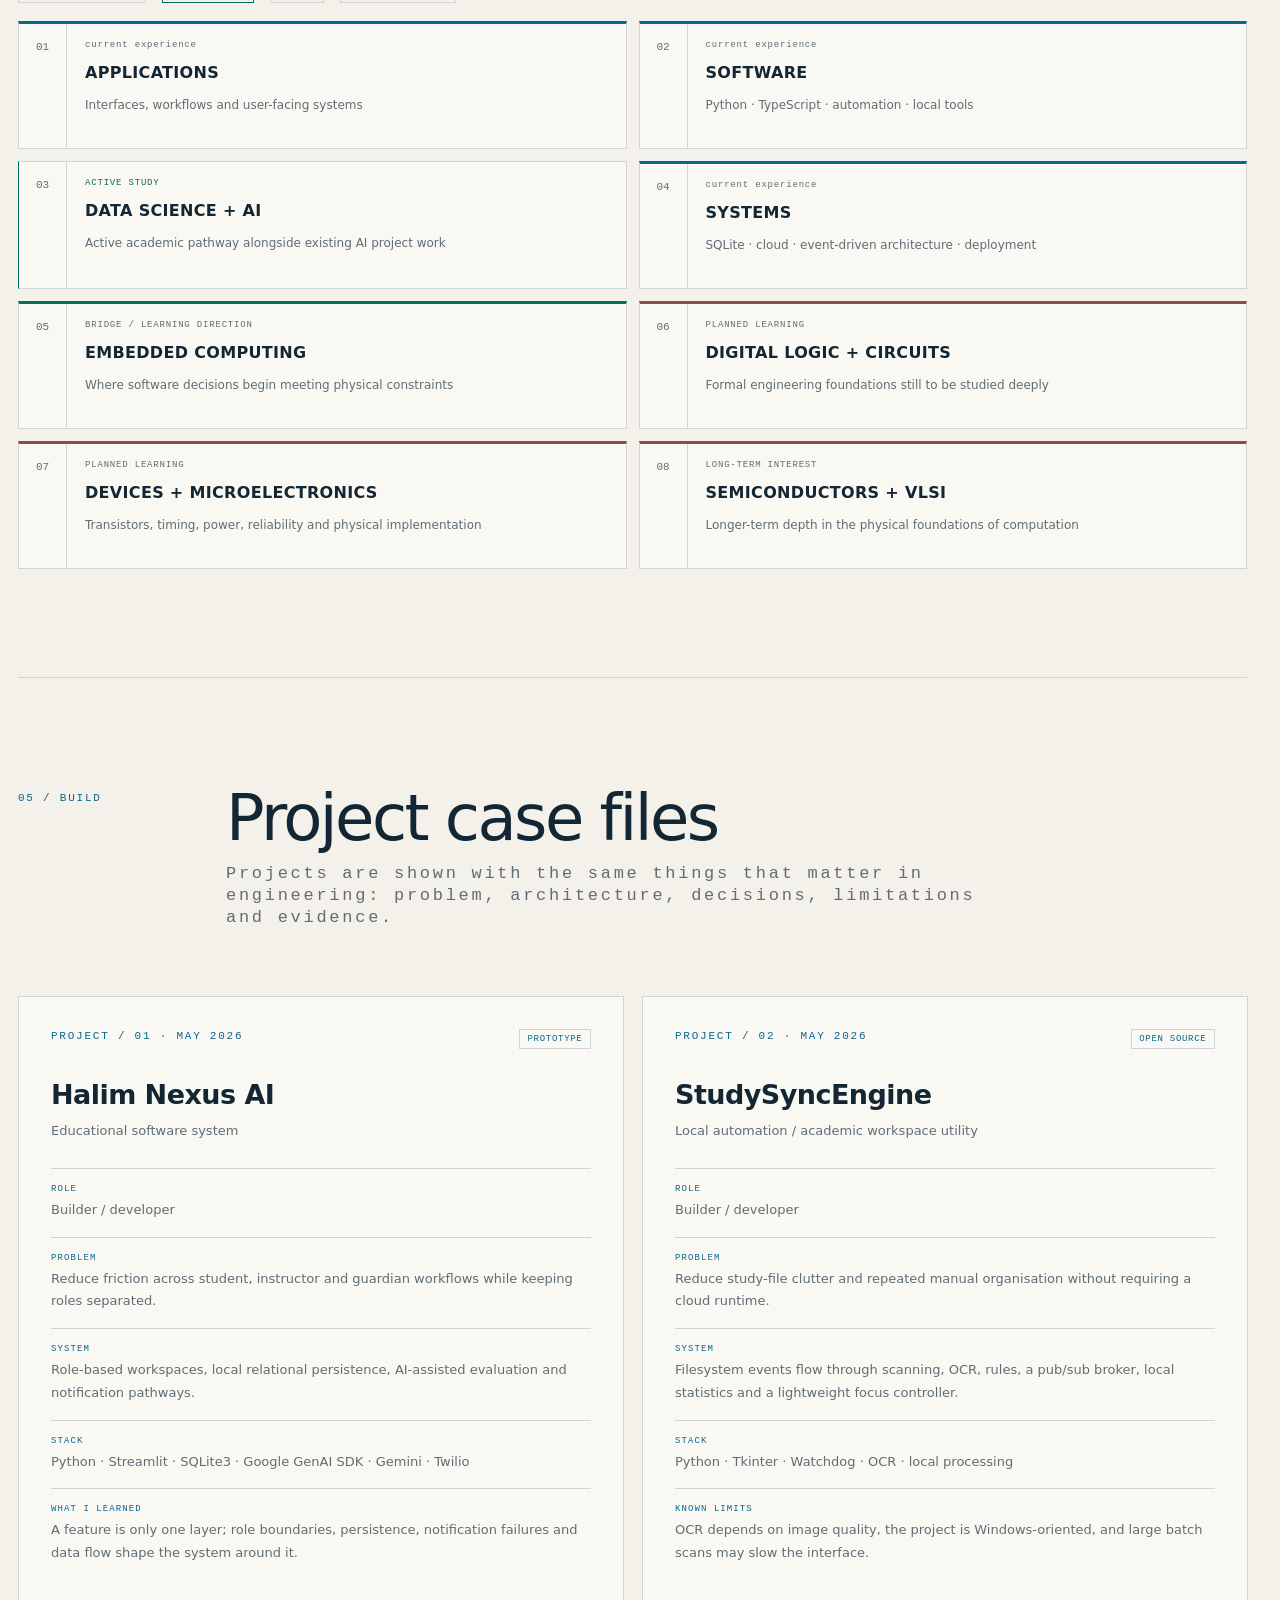
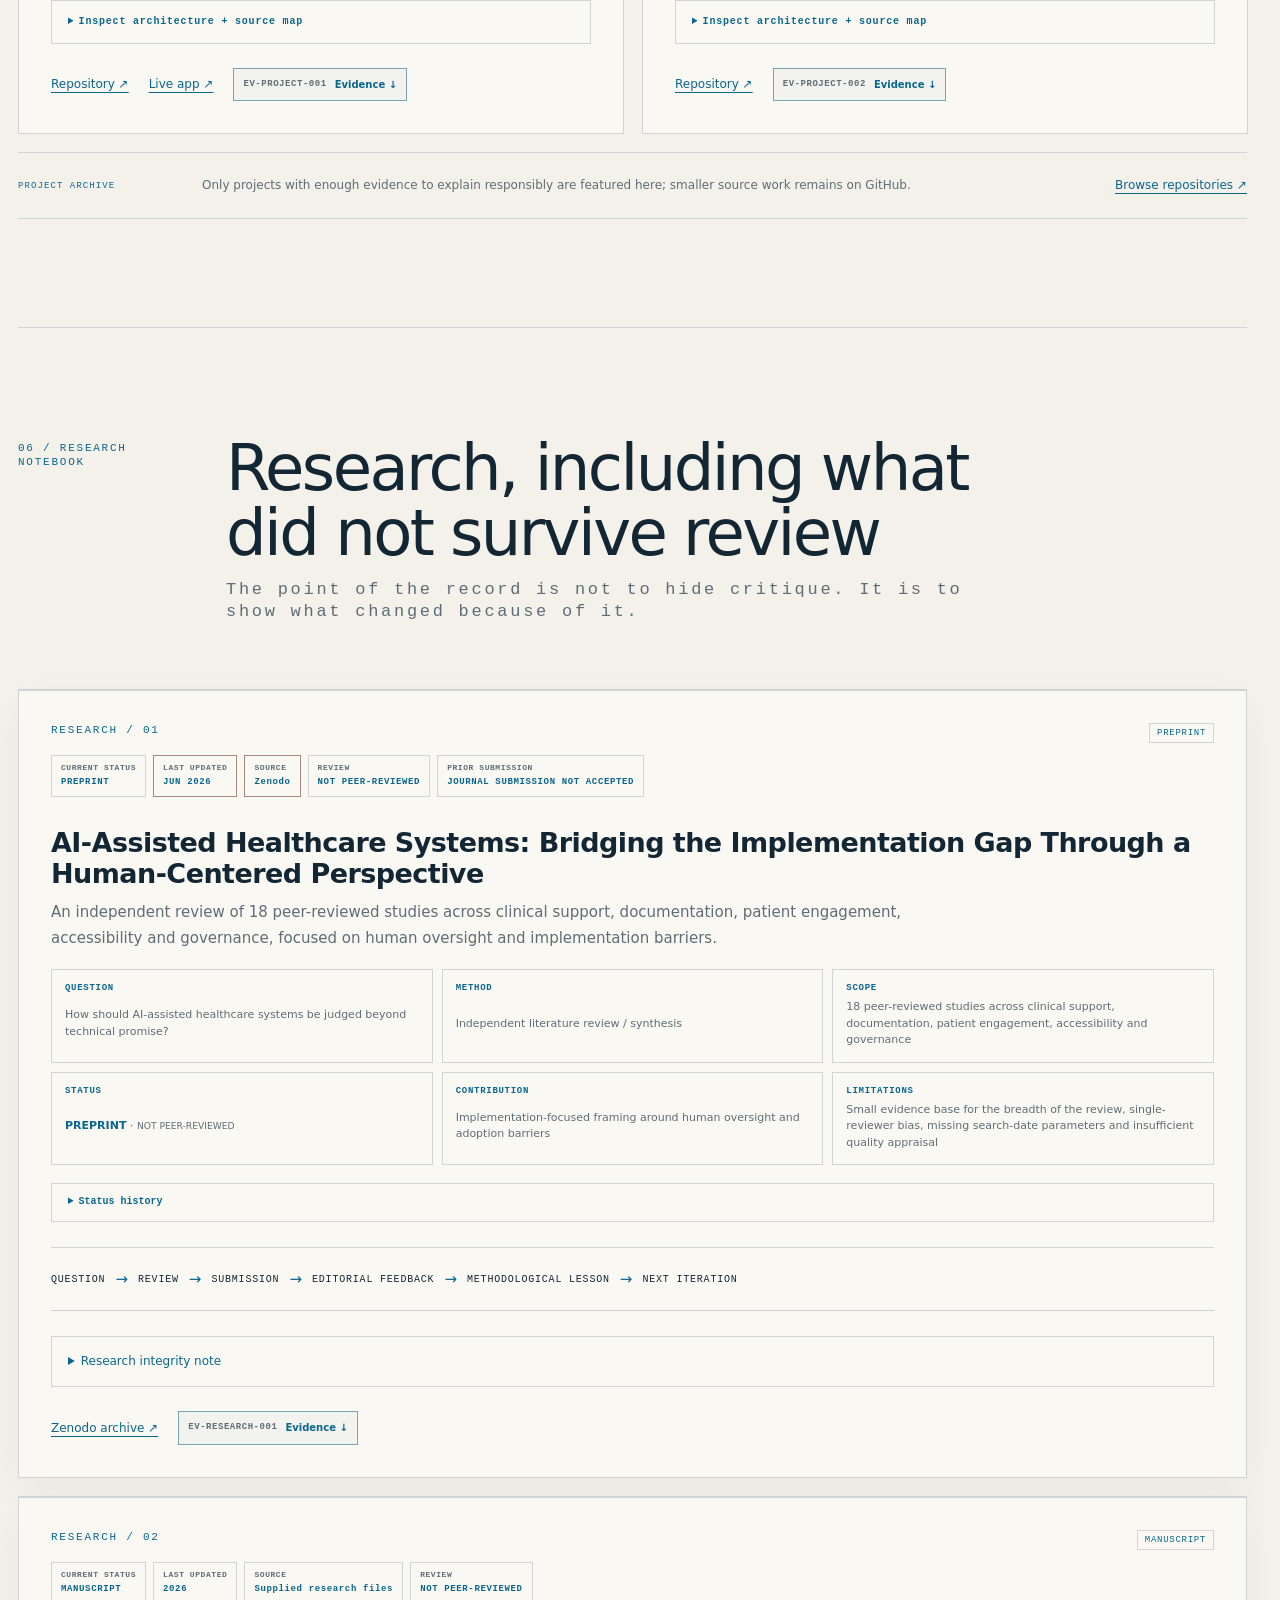
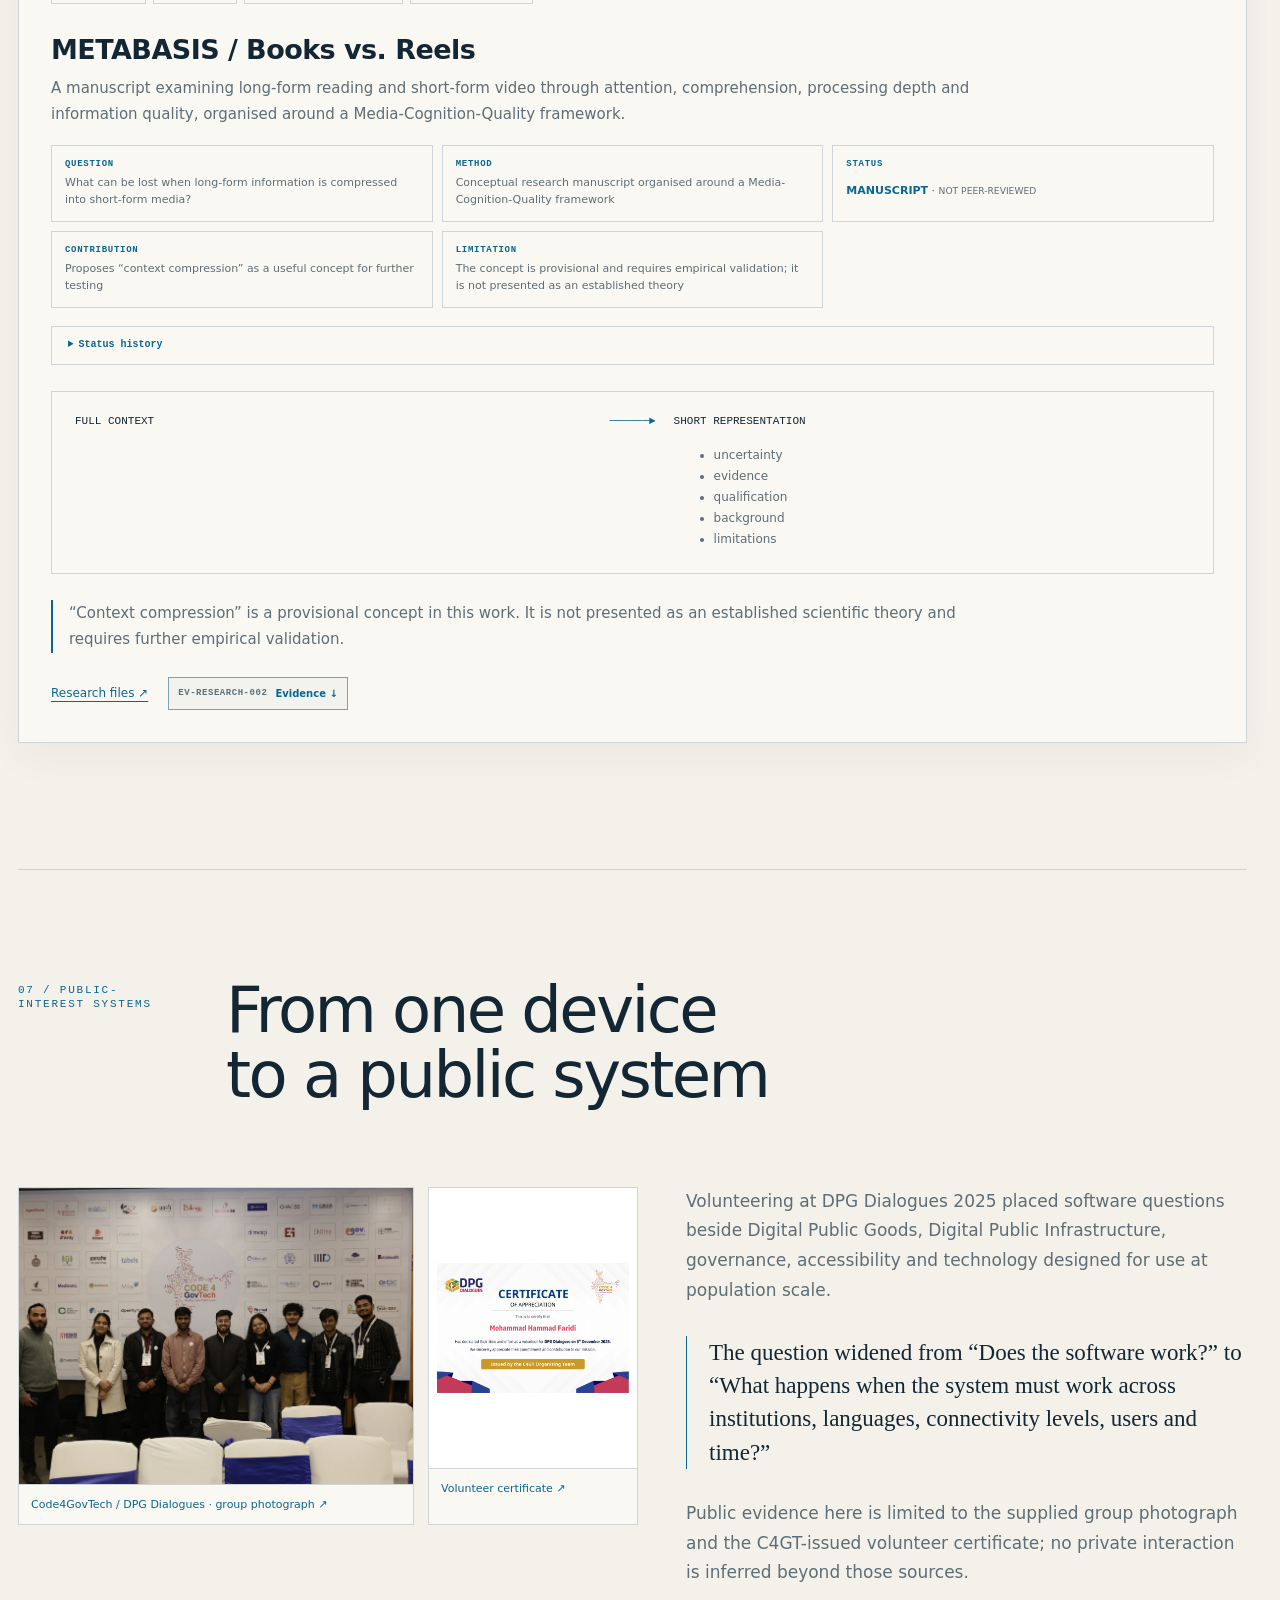
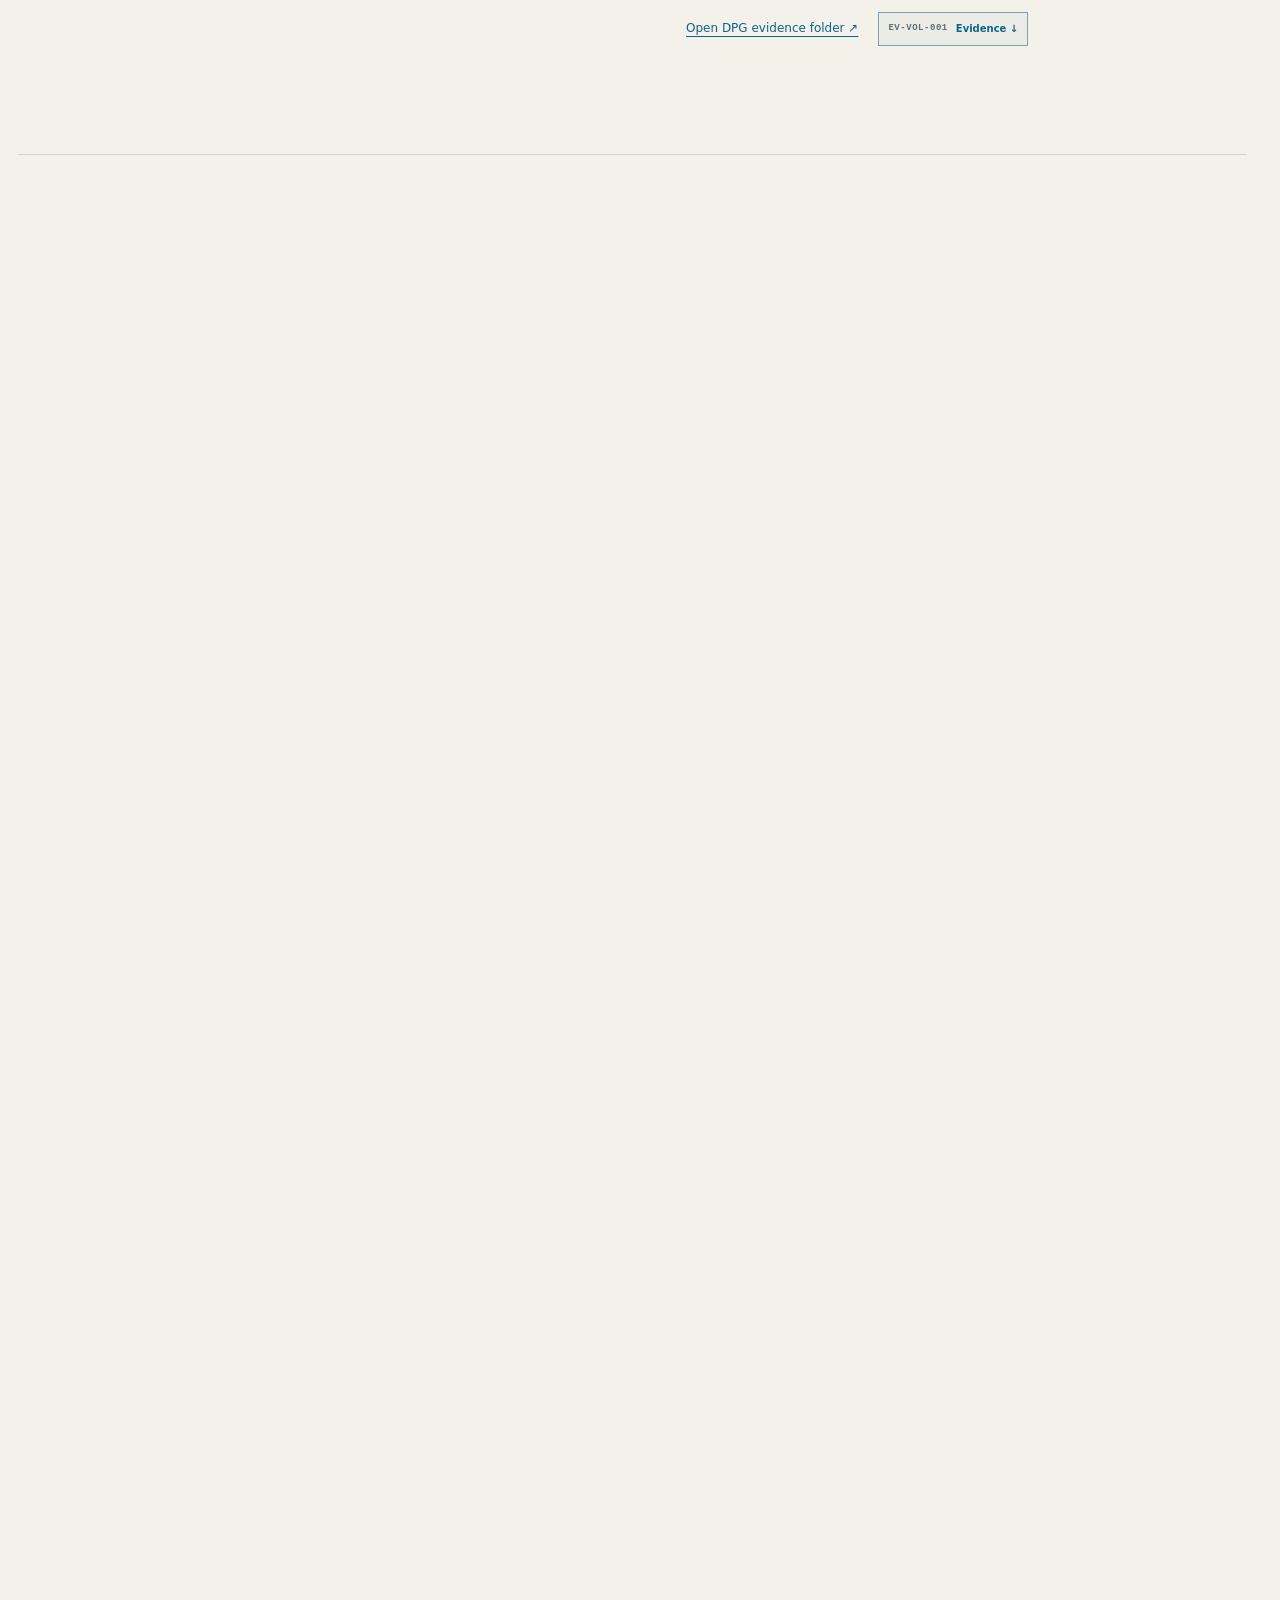
==== commit 664a7bd6: "Polish portrait-free presentation and adopt new sharing banner Remove the standalone portrait, its p" ====
--- a/index.html
+++ b/index.html
@@ -14,18 +14,18 @@
   <meta property="og:title" content="Mohammad Hammad Faridi · Student, Builder, Researcher">
   <meta property="og:description" content="Class 12 PCM student exploring software, data science, AI and electronics through projects, research and structured learning.">
   <meta property="og:url" content="https://varmad07.github.io/resume/">
-  <meta property="og:image" content="https://varmad07.github.io/resume/assets/images/og/mhf-og-v3.webp">
-  <meta property="og:image:width" content="1200">
-  <meta property="og:image:height" content="630">
+  <meta property="og:image" content="https://varmad07.github.io/resume/assets/images/og/mhf-banner-20260924.jpg">
+  <meta property="og:image:type" content="image/jpeg">
+  <meta property="og:image:width" content="1672">
+  <meta property="og:image:height" content="941">
   <meta property="og:image:alt" content="Mohammad Hammad Faridi — Student, Builder, Researcher · Software × Data Science × Electronics">
-  <meta name="twitter:image" content="https://varmad07.github.io/resume/assets/images/og/mhf-og-v3.webp">
+  <meta name="twitter:image" content="https://varmad07.github.io/resume/assets/images/og/mhf-banner-20260924.jpg">
   <meta name="twitter:image:alt" content="Mohammad Hammad Faridi — Student, Builder, Researcher · Software × Data Science × Electronics">
   <meta name="twitter:title" content="Mohammad Hammad Faridi · Student, Builder, Researcher">
   <meta name="twitter:description" content="Class 12 PCM student exploring software, data science, AI and electronics through projects, research and structured learning.">
   <meta name="twitter:card" content="summary_large_image">
   <link rel="icon" href="assets/icons/icon.svg" type="image/svg+xml">
   <link rel="manifest" href="manifest.webmanifest">
-  <link rel="preload" as="image" href="assets/images/profile-672.webp" type="image/webp" media="(min-width: 721px)" imagesrcset="assets/images/profile-480.webp 480w, assets/images/profile-672.webp 672w, assets/images/profile-768.webp 768w, assets/images/profile.webp 1024w" imagesizes="(max-width: 1050px) 700px, 36vw">
   <link rel="stylesheet" href="styles.css">
   <script type="application/ld+json">
   {
@@ -36,7 +36,6 @@
         "@id":"https://varmad07.github.io/resume/#person",
         "name":"Mohammad Hammad Faridi",
         "url":"https://varmad07.github.io/resume/",
-        "image":"https://varmad07.github.io/resume/assets/images/profile.webp",
         "sameAs":[
           "https://orcid.org/0009-0002-3228-3335",
           "https://github.com/VARMAD07",
@@ -52,6 +51,7 @@
         "@id":"https://varmad07.github.io/resume/#website",
         "url":"https://varmad07.github.io/resume/",
         "name":"Mohammad Hammad Faridi — Portfolio",
+        "image":"https://varmad07.github.io/resume/assets/images/og/mhf-banner-20260924.jpg",
         "about":{"@id":"https://varmad07.github.io/resume/#person"},
         "inLanguage":["en","ar","ja"]
       },
@@ -113,19 +113,12 @@
 <section class="hero" id="profile">
   <div class="hero-copy">
     <p class="micro" data-i18n="hero.kicker">STUDENT · BUILDER · RESEARCHER</p>
-    <h1><span>MOHAMMAD</span><span>HAMMAD</span><span>FARIDI</span></h1>
+    <h1><span>MOHAMMAD</span> <span>HAMMAD</span> <span>FARIDI</span></h1>
     <p class="hero-role"><span data-state="profile.stage">Current academic stage</span><span aria-hidden="true"> · </span><span data-i18n="hero.role">Software × Data Science × Electronics</span></p>
     <p class="lede" data-i18n="hero.lede">Building intelligent systems where computation, data and physical systems meet.</p>
-    <p class="trajectory" data-i18n="hero.trajectory">Software × Data Science × Electronics</p>
     <div class="actions"><a class="btn primary" href="#current-status">Current status</a><a class="btn" href="#selected-work">Selected work</a><a class="btn" href="#academic-path" data-i18n="cta.path">Academic path</a><a class="btn" href="https://drive.google.com/file/d/1es2jFYbbYQQ4BdC5oNyECEX2p4zypKti/view?usp=drivesdk" target="_blank" rel="noopener" data-i18n="cta.resume">View résumé</a><a class="btn" href="#evidence" data-i18n="cta.verify">Verify credentials</a></div>
   </div>
   <div class="hero-side">
-    <figure class="profile-card portrait">
-      <a class="profile-image-link" href="https://drive.google.com/file/d/1rOJaoReKV3YGpdus0JSVkkRPq9ZMbrIQ/view?usp=drivesdk" target="_blank" rel="noopener" aria-label="Open Mohammad Hammad Faridi profile portrait">
-        <img src="assets/images/profile-672.webp" srcset="assets/images/profile-480.webp 480w, assets/images/profile-672.webp 672w, assets/images/profile-768.webp 768w, assets/images/profile.webp 1024w" sizes="(max-width: 720px) calc(100vw - 36px), (max-width: 1050px) 700px, 36vw" alt="Mohammad Hammad Faridi" width="1024" height="1536" loading="lazy" decoding="async" fetchpriority="auto">
-      </a>
-      <figcaption><span>MHF / PROFILE</span><small data-i18n="photo.caption">Profile portrait</small></figcaption>
-    </figure>
     <aside class="instrument">
       <div class="instrument-head"><span>FIELD / 01</span><span class="signal">ACTIVE</span></div>
       <dl><div><dt data-i18n="scope.current">CURRENT EXPERIENCE</dt><dd data-state-list-inline="capabilities.currentExperience">Verified record</dd></div><div><dt data-i18n="scope.study">ACTIVE LEARNING</dt><dd data-state-list-inline="capabilities.activeLearning">Verified record</dd></div><div><dt data-i18n="scope.next">FUTURE DIRECTION</dt><dd data-state-list-inline="capabilities.futureDirection">Verified record</dd></div><div><dt data-i18n="scope.rule">WORKING RULE</dt><dd>NOTICE → QUESTION → BUILD → TEST → REFLECT</dd></div></dl>
@@ -206,7 +199,7 @@
 </section>
 
 <section class="portfolio-banner" aria-label="Mohammad Hammad Faridi systems engineering banner">
-  <img src="assets/images/banner-1280.webp" srcset="assets/images/banner-640.webp 640w, assets/images/banner-768.webp 768w, assets/images/banner-960.webp 960w, assets/images/banner-1280.webp 1280w, assets/images/banner.webp 1983w" sizes="(max-width: 720px) calc(100vw - 24px), (max-width: 1276px) calc(100vw - 36px), 1240px" alt="Mohammad Hammad Faridi — Systems Engineering, AI and Machine Learning, Infrastructure, Automation and Workflows, Technology for Society" width="1983" height="793" loading="lazy" decoding="async" fetchpriority="low">
+  <img src="assets/images/identity-banner-20260924.webp" alt="Mohammad Hammad Faridi — Student, Builder, Researcher. Computer Science × Data Science × Electronics. Building at the intersection of technology, people and real-world impact." width="1672" height="941" loading="lazy" decoding="async" fetchpriority="low">
 </section>
 
 
--- a/styles.css
+++ b/styles.css
@@ -1381,3 +1381,45 @@
   letter-spacing:.1em;
   color:var(--accent);
 }
+
+/* Portrait-free introduction: quiet hierarchy and a shorter route to evidence. */
+.hero{
+  min-height:auto;
+  grid-template-columns:minmax(0,1.25fr) minmax(300px,.75fr);
+  gap:clamp(32px,5vw,76px);
+  padding:clamp(48px,6vw,88px) 0;
+  align-items:start;
+}
+.hero h1{font-size:clamp(48px,6.3vw,86px);line-height:1.02;letter-spacing:-.045em;margin:24px 0 28px}
+.hero-copy .lede{font-size:clamp(23px,2.1vw,30px);line-height:1.48;max-width:25ch}
+.hero-role{line-height:1.8;letter-spacing:.035em;max-width:48ch}
+.hero-side{position:static;grid-template-columns:1fr;align-self:start;gap:20px}
+.hero-side .instrument{box-shadow:none;background:var(--panel);padding:24px 28px}
+.hero-side .instrument dl>div{padding:15px 0}
+.hero .actions{gap:10px;margin-top:28px}
+.hero .btn{font-size:12px;padding:11px 15px}
+.hero .contact-rail{grid-column:auto}
+.portfolio-banner img{aspect-ratio:1672/941;object-fit:contain;min-height:0}
+@media(max-width:1050px){
+  .hero{grid-template-columns:1fr;gap:32px}
+  .hero-copy{max-width:800px}
+  .hero h1 span{display:inline}
+  .hero h1 span:not(:last-child)::after{content:" "}
+  .hero-copy .lede{max-width:38ch}
+  .hero-side{grid-template-columns:minmax(0,1fr) minmax(0,1fr);align-items:start}
+}
+@media(max-width:720px){
+  .hero{padding:40px 0 48px;gap:28px}
+  .hero h1{font-size:clamp(40px,10.5vw,66px);line-height:1.08;margin:20px 0 24px}
+  .hero h1 span{display:block}
+  .hero-copy .lede{font-size:24px;max-width:30ch}
+  .hero-side{grid-template-columns:1fr;gap:16px}
+  .hero-side .instrument{padding:20px}
+  .hero .actions{display:grid;grid-template-columns:1fr 1fr}
+  .hero .actions .primary{grid-column:1/-1}
+  .hero .btn{min-height:44px;text-align:center}
+}
+
+/* Keep conditional UI hidden until its corresponding state is active. */
+[hidden]{display:none!important}
+@media(max-width:720px){.hero-side .instrument dl{display:block}.hero-side .instrument dl>div{border-inline:0;padding:15px 0}}
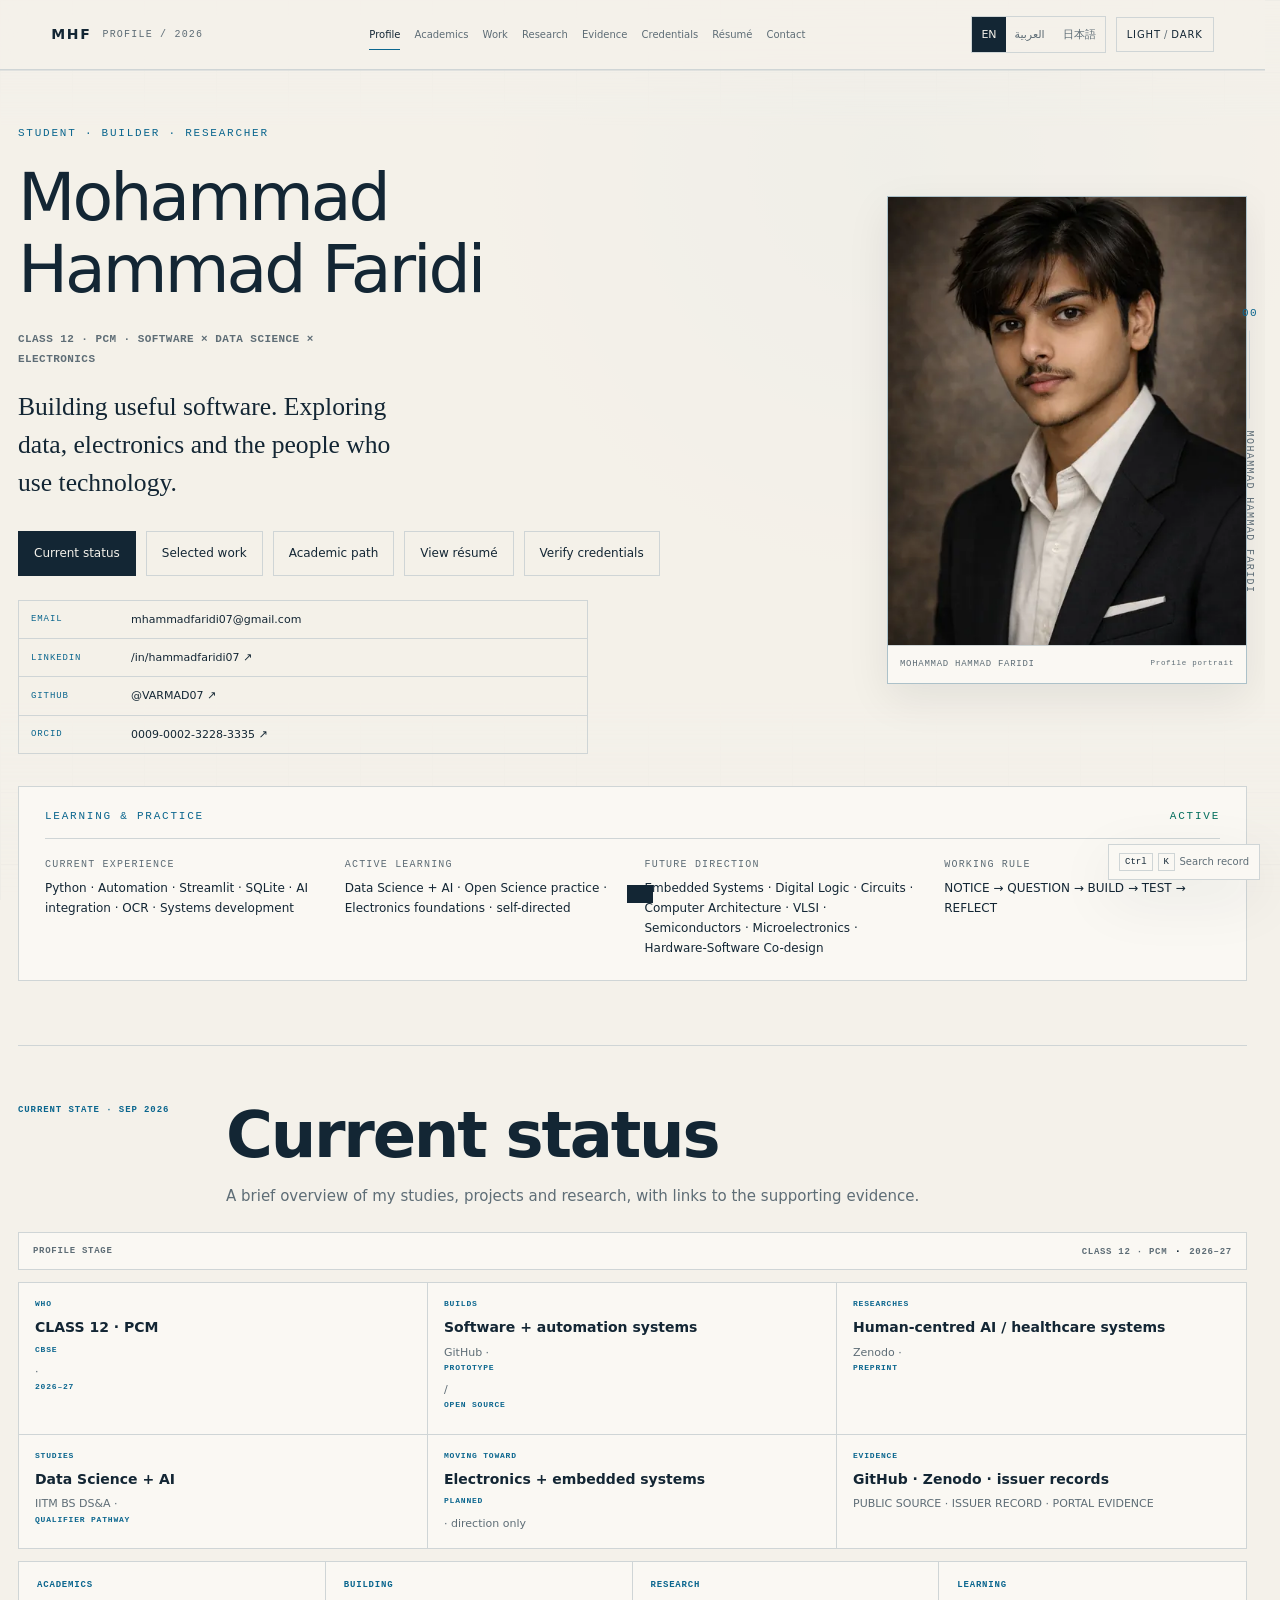
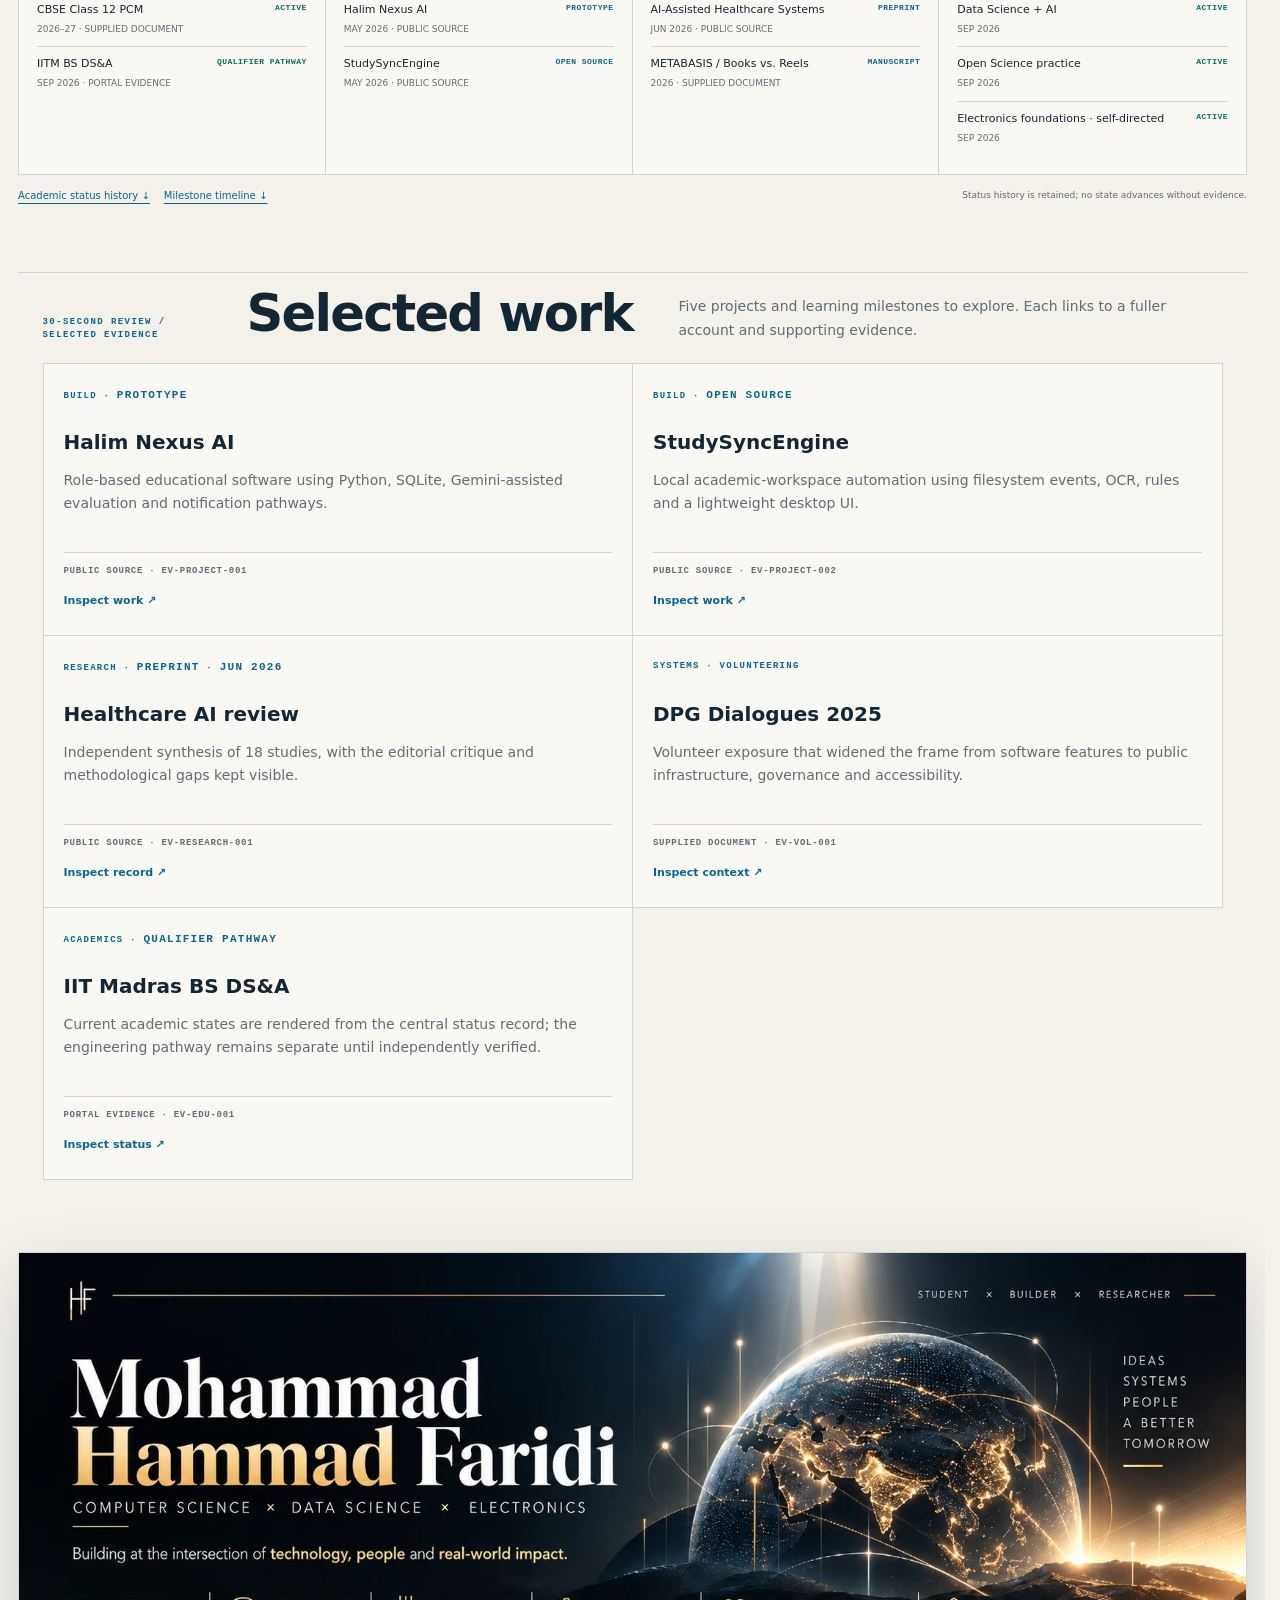
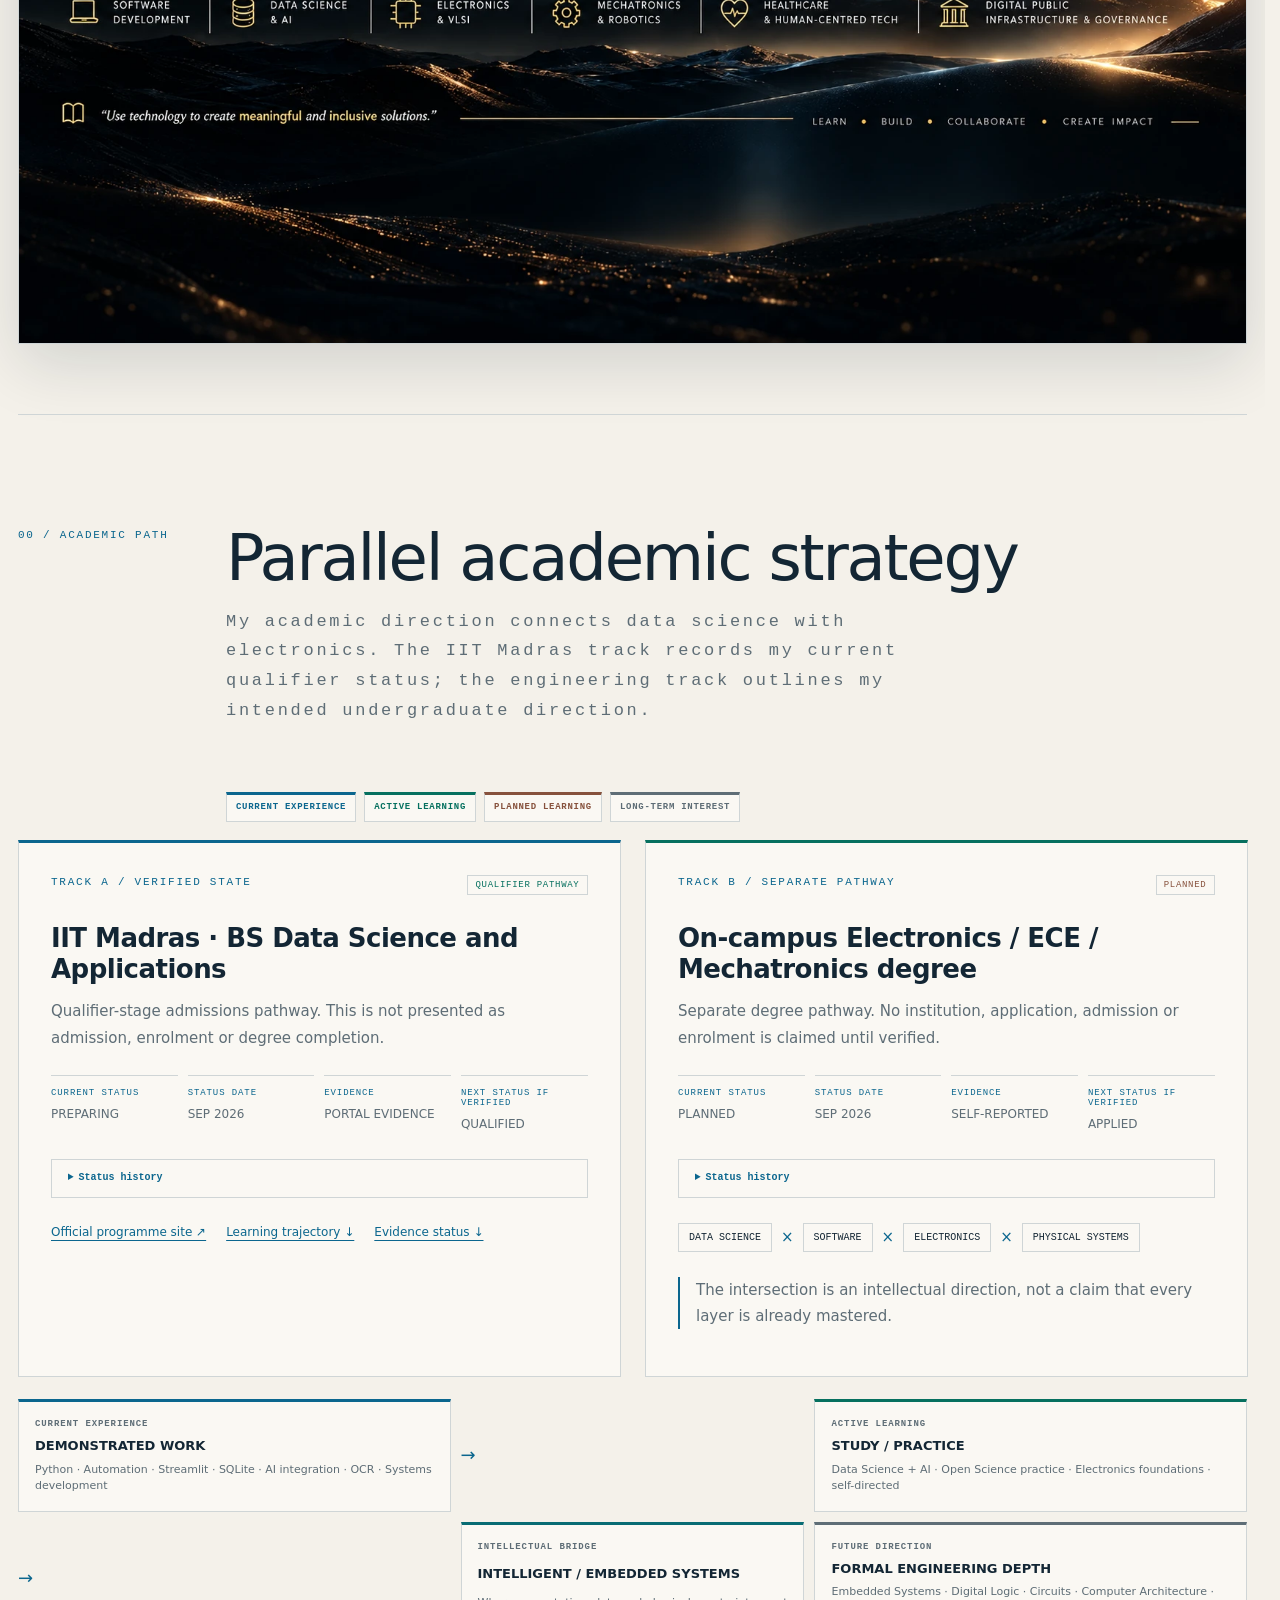
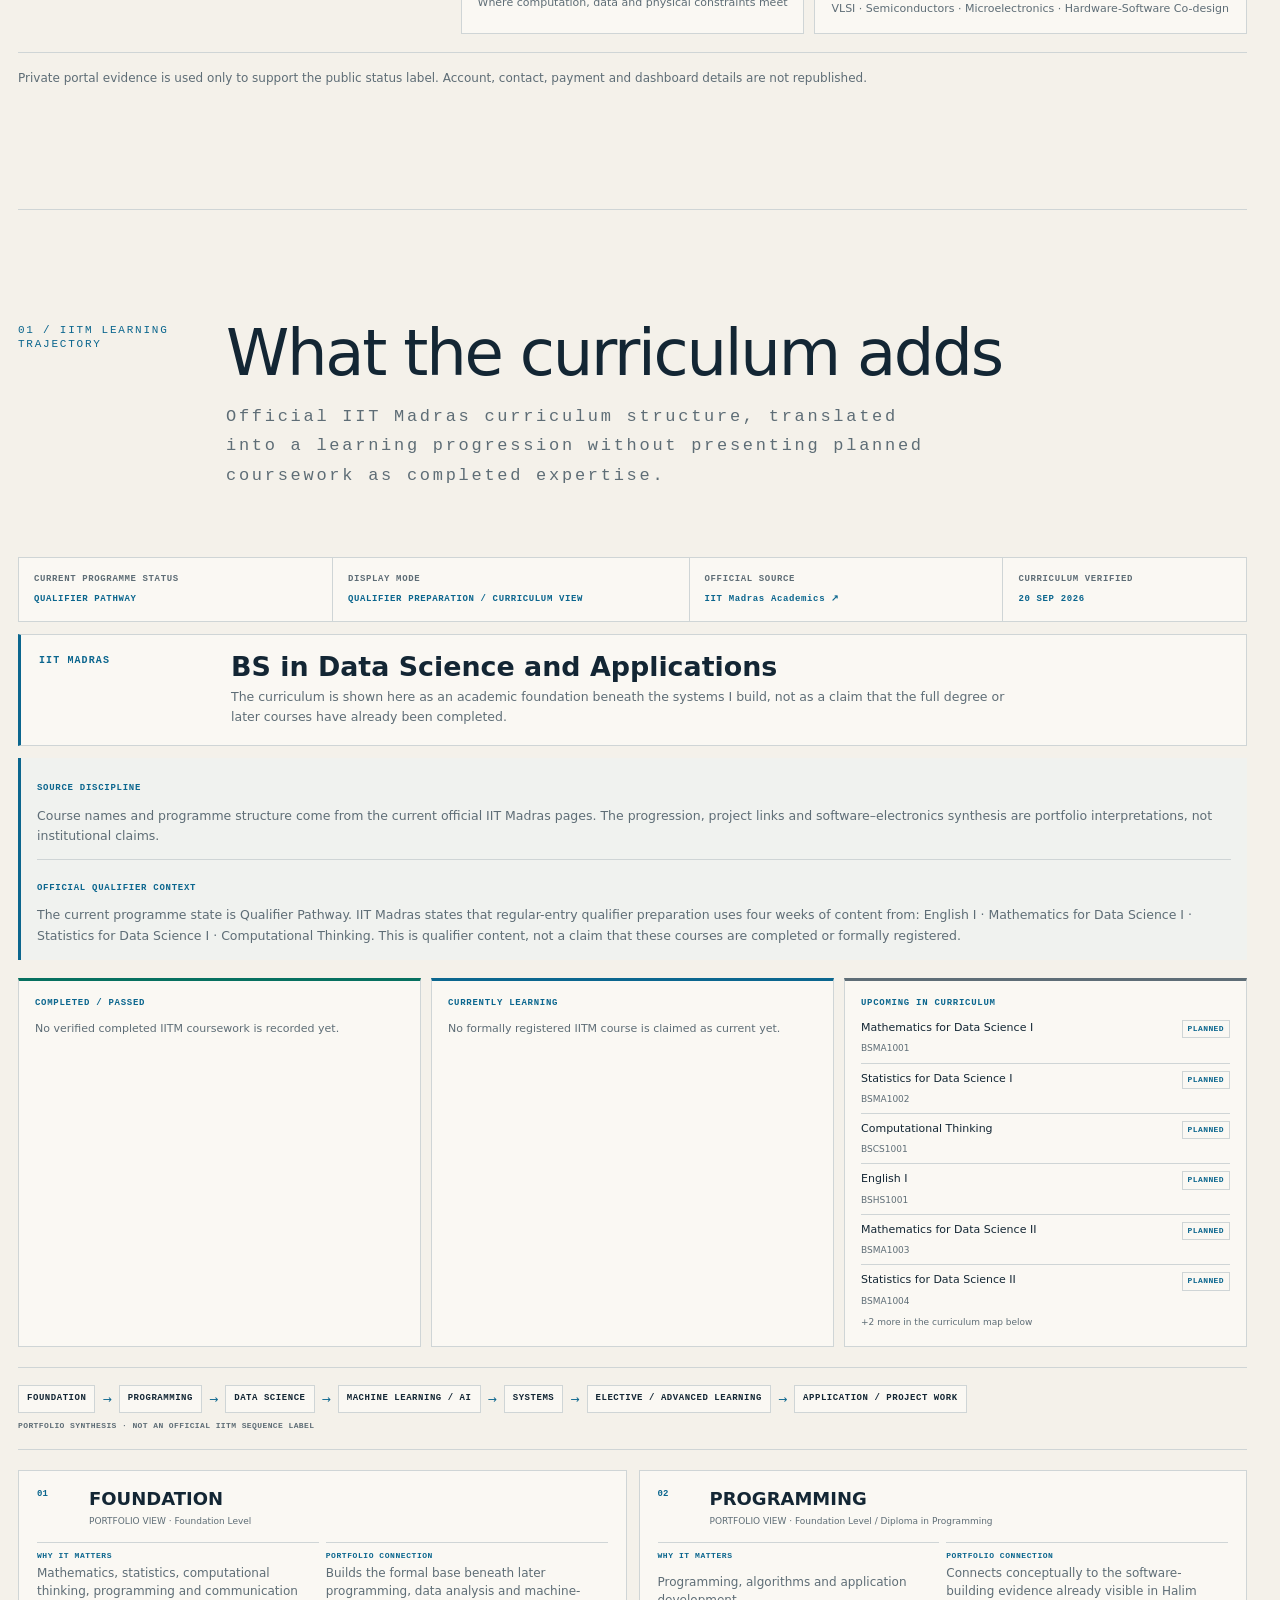
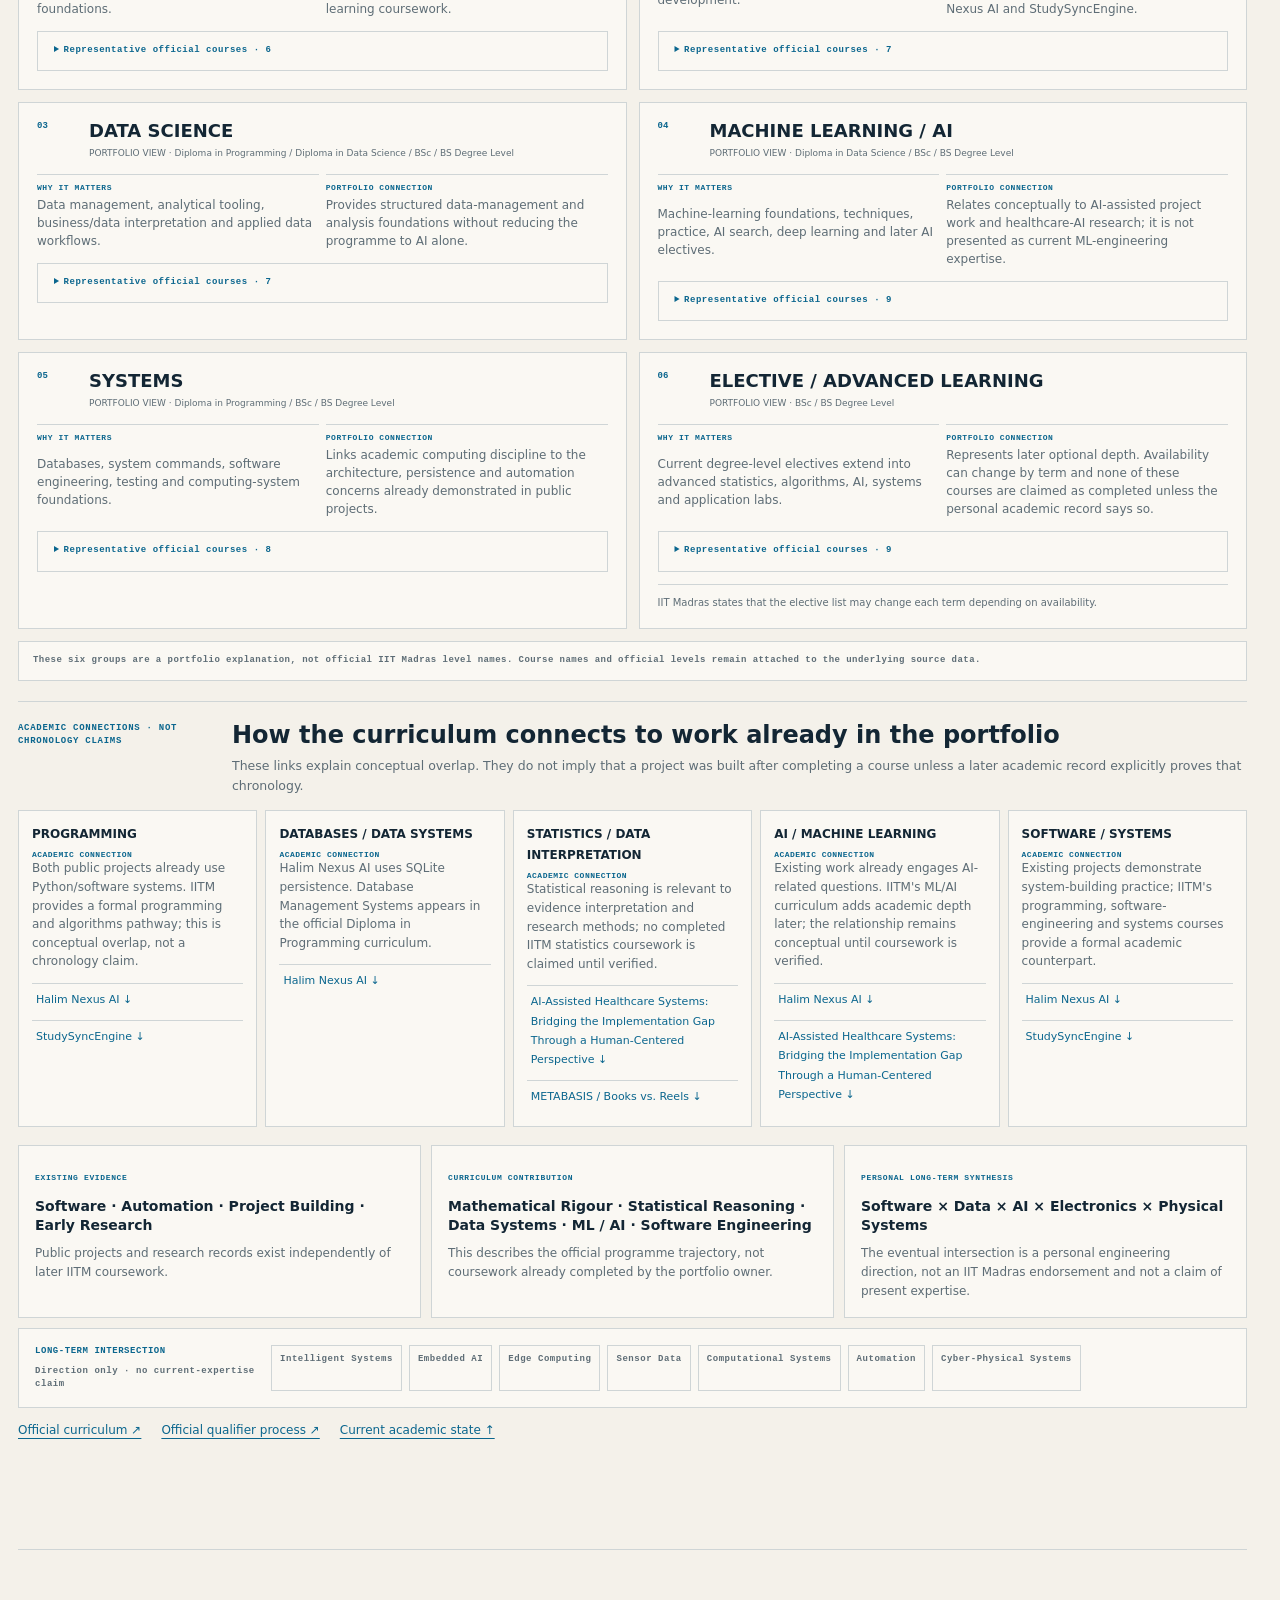
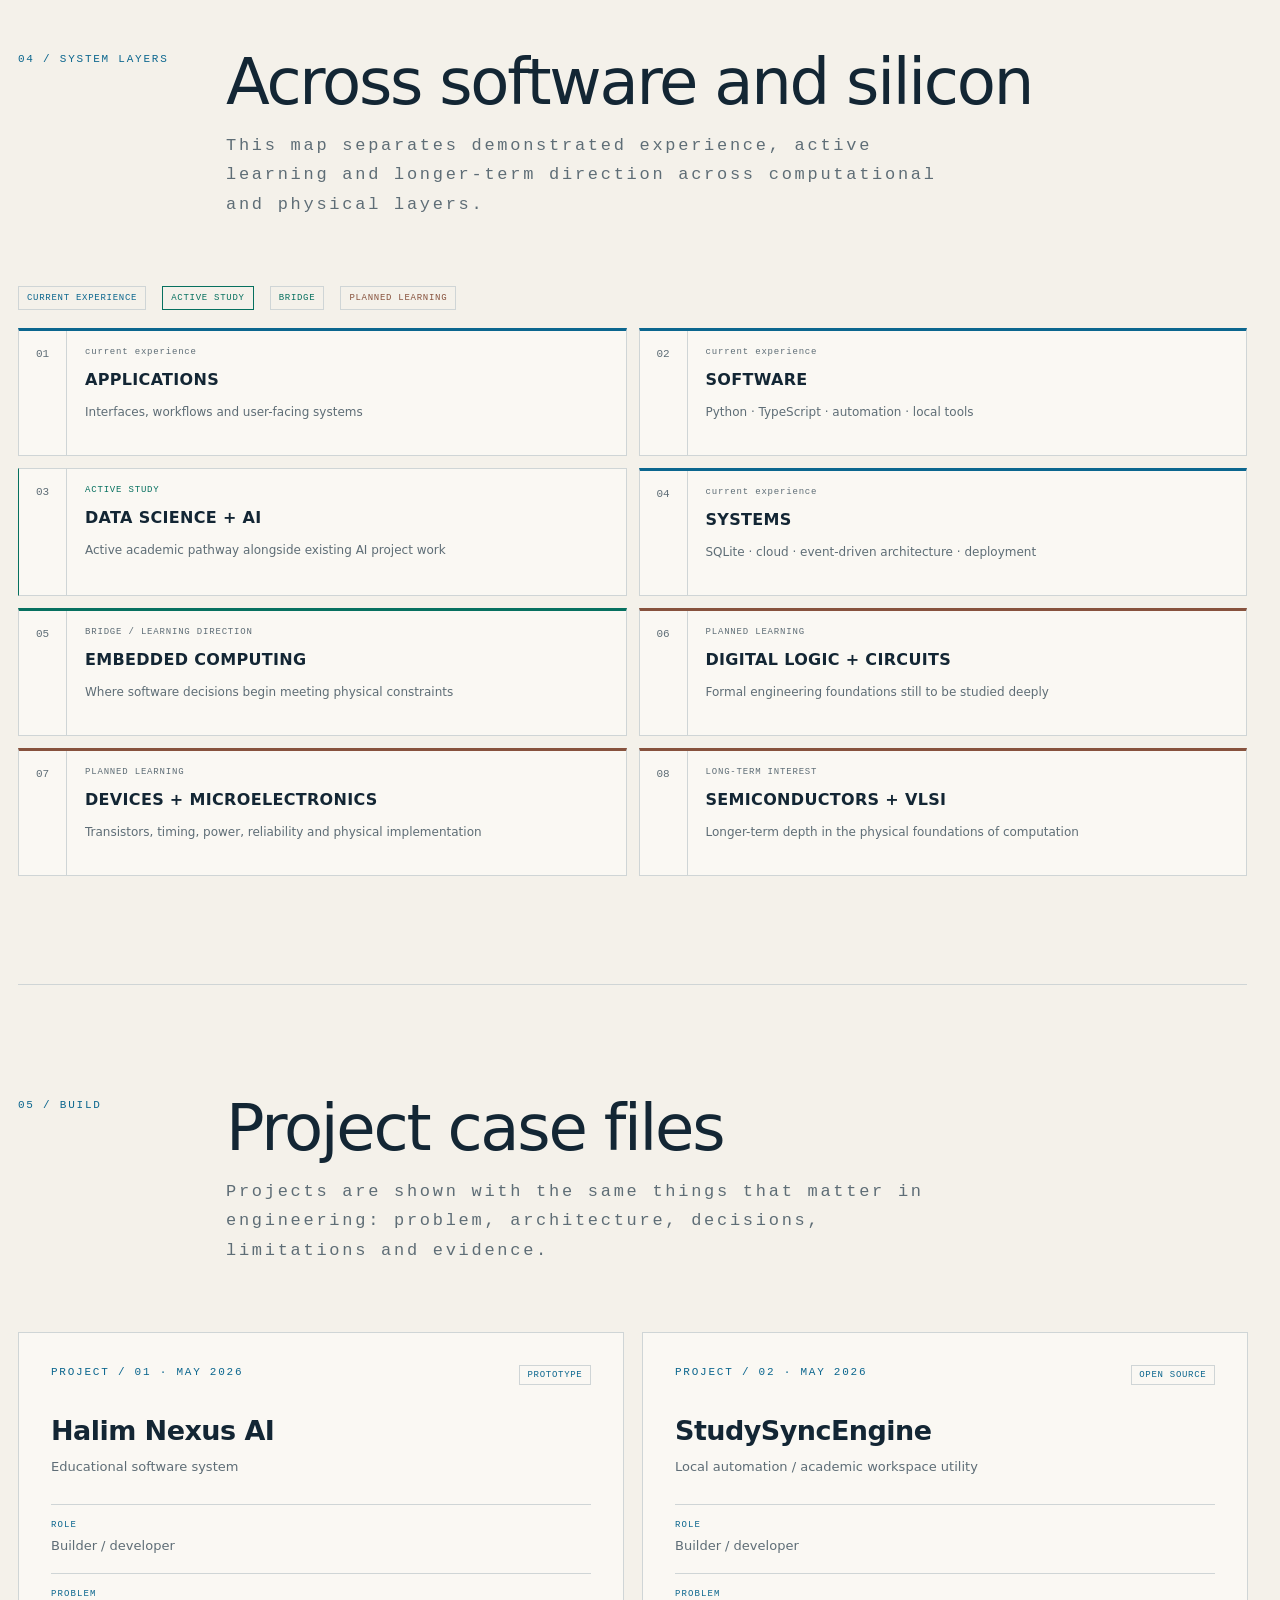
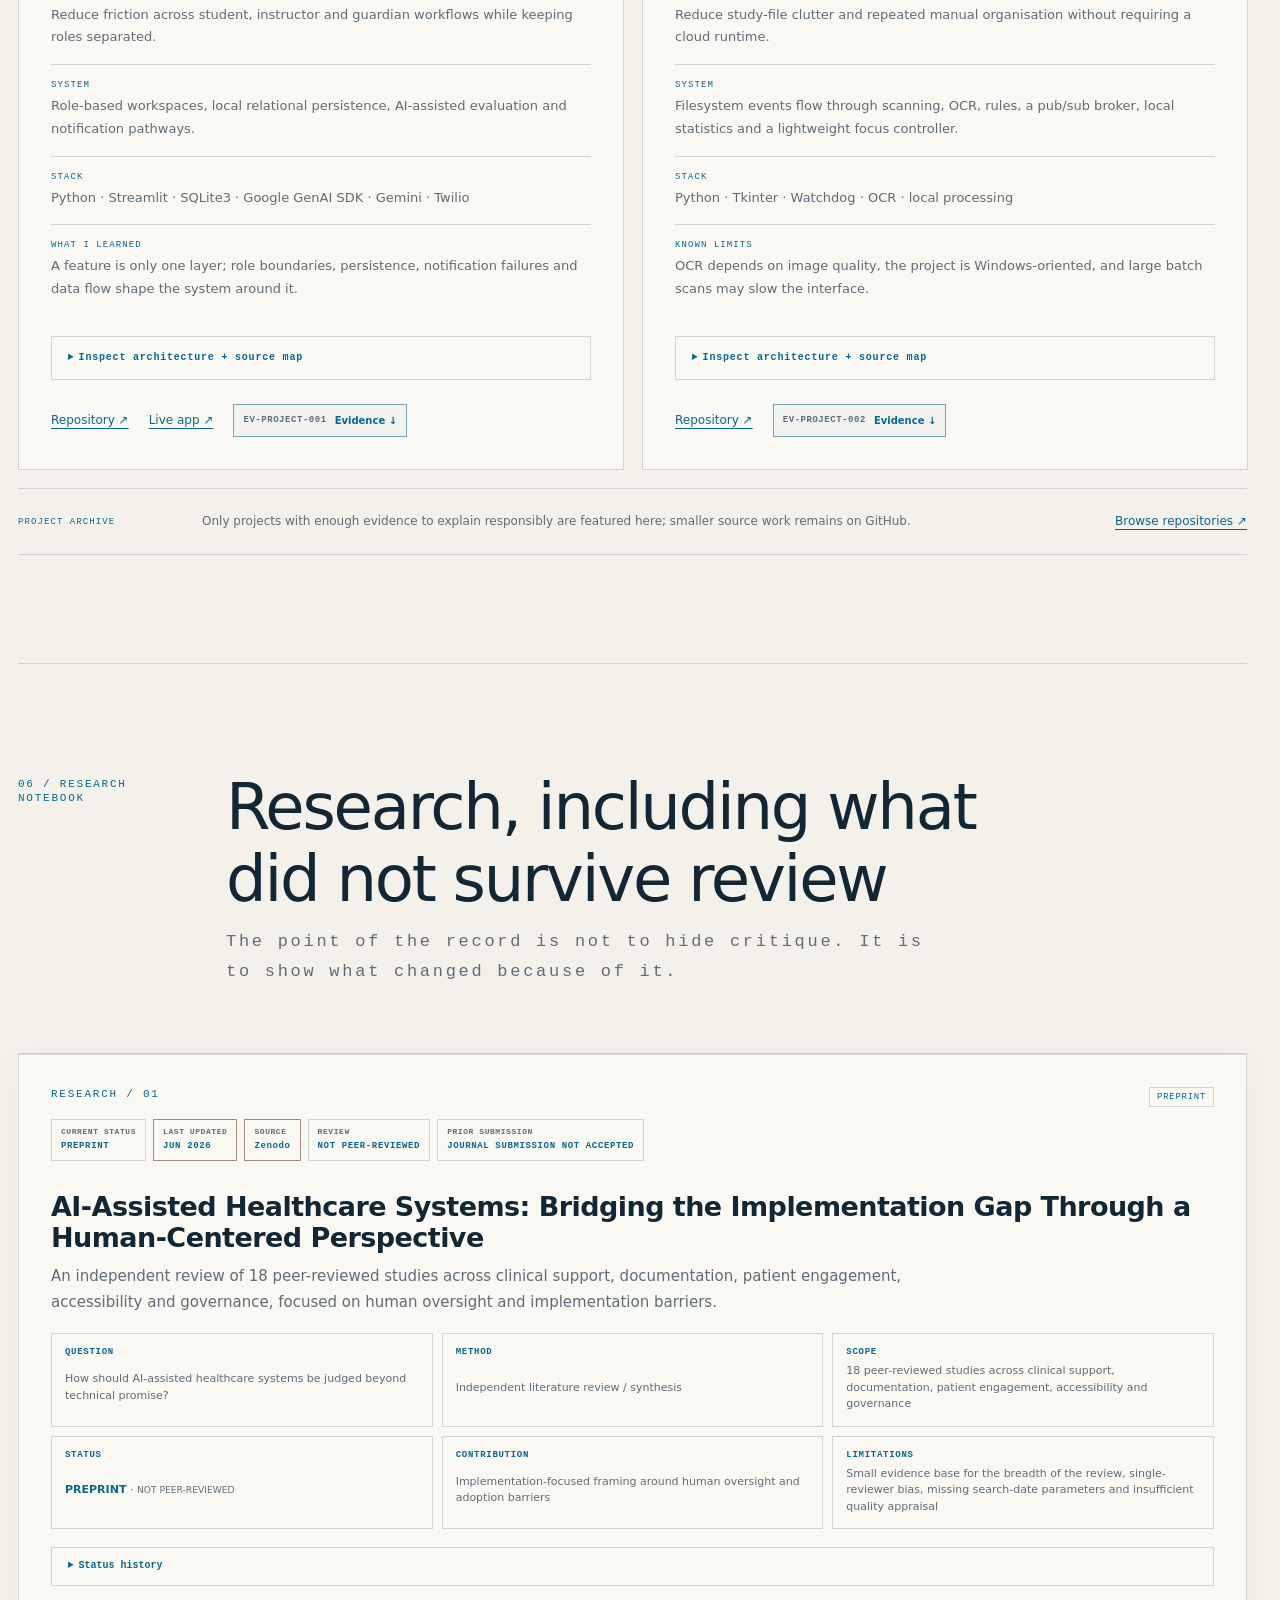
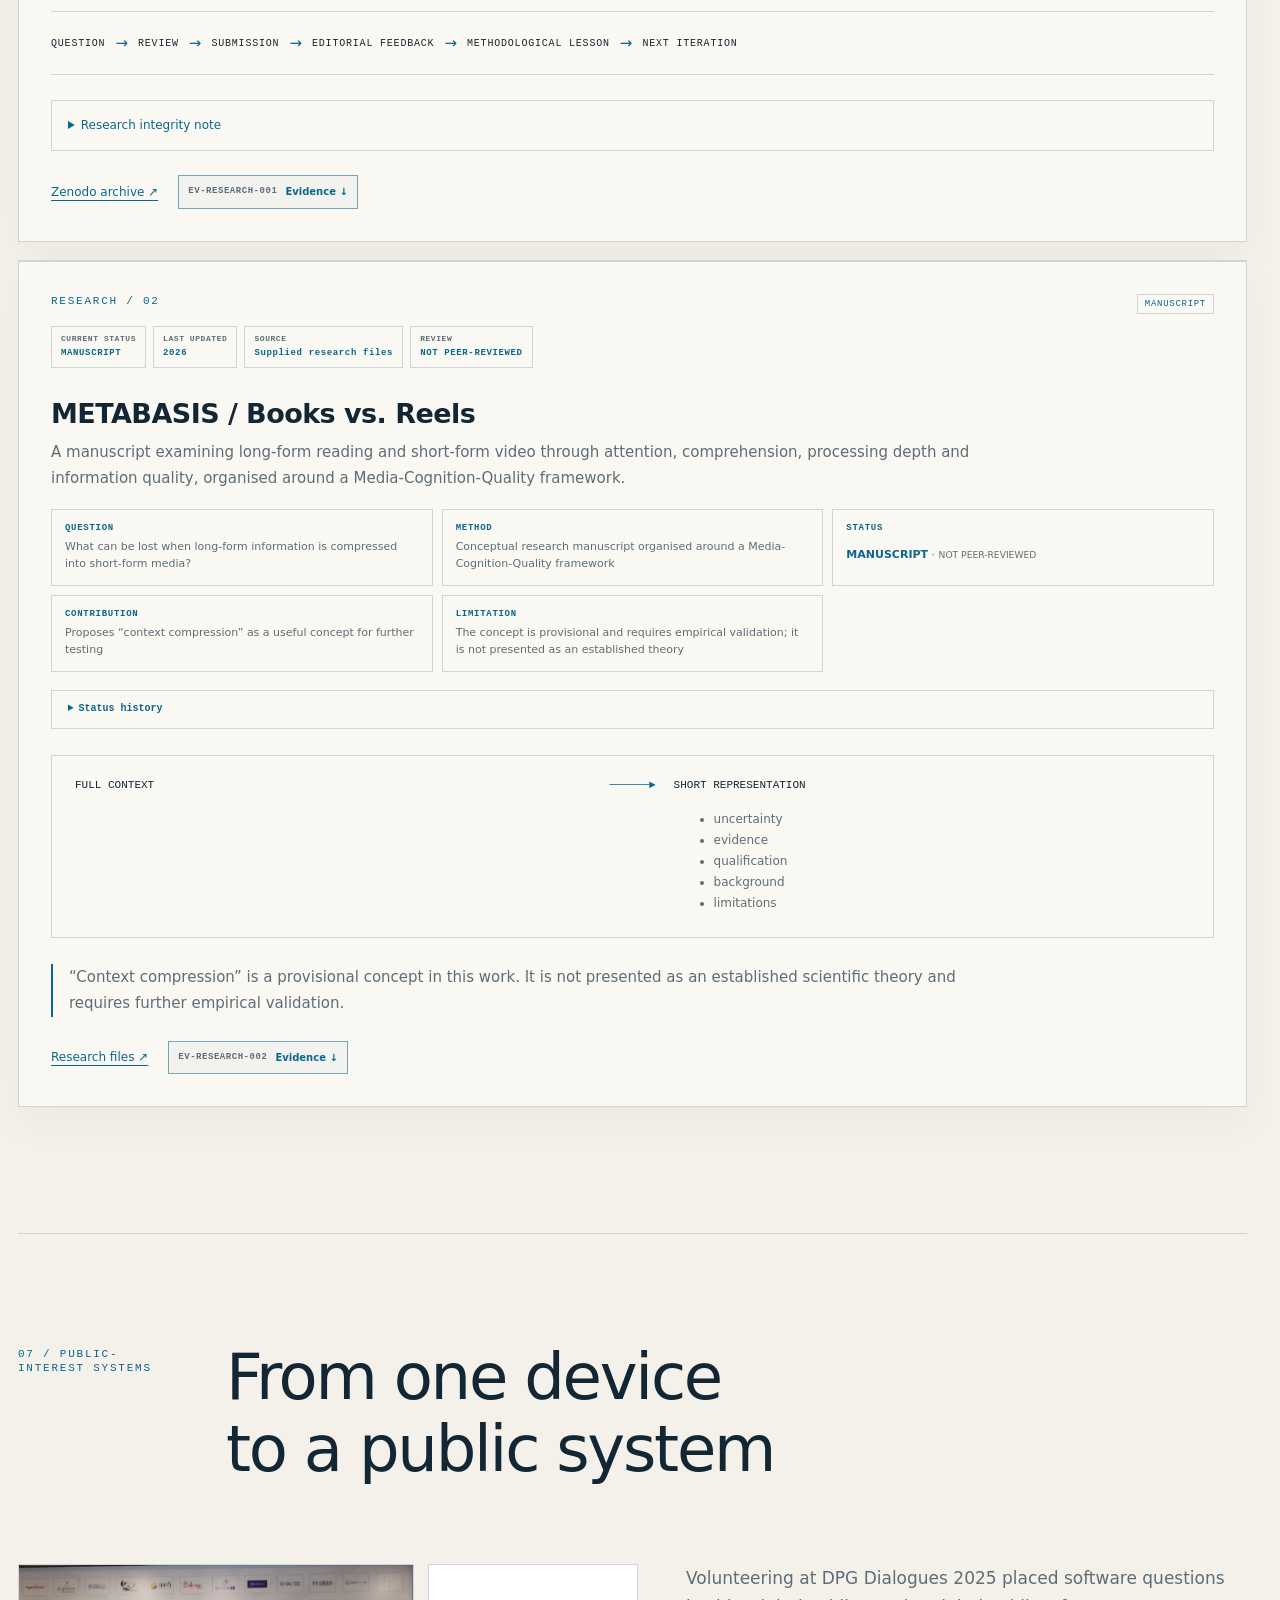
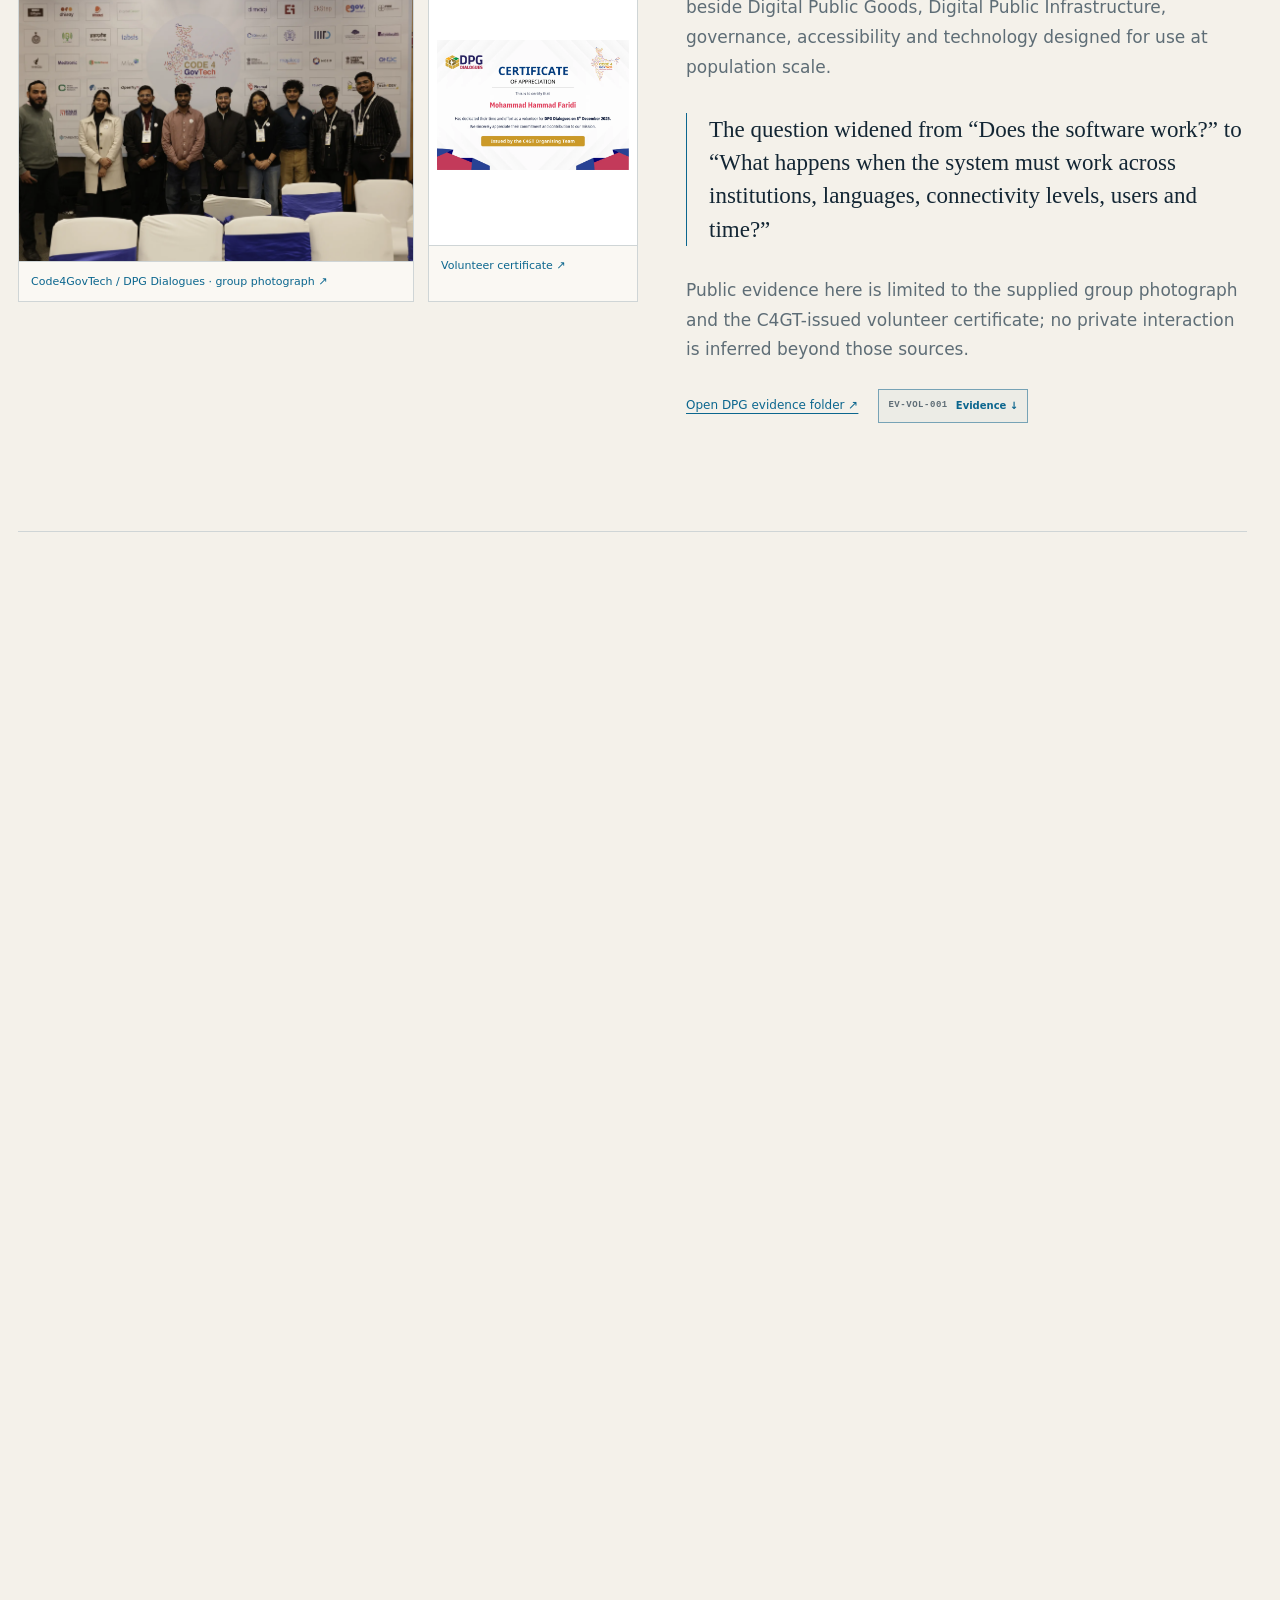
==== commit 5b070da0: "Restore profile portrait and refine spacing, copy and sharing banner Restore portrait beside a balan" ====
--- a/index.html
+++ b/index.html
@@ -14,12 +14,12 @@
   <meta property="og:title" content="Mohammad Hammad Faridi · Student, Builder, Researcher">
   <meta property="og:description" content="Class 12 PCM student exploring software, data science, AI and electronics through projects, research and structured learning.">
   <meta property="og:url" content="https://varmad07.github.io/resume/">
-  <meta property="og:image" content="https://varmad07.github.io/resume/assets/images/og/mhf-banner-20260924.jpg">
+  <meta property="og:image" content="https://varmad07.github.io/resume/assets/images/og/mhf-banner-20260924-v2.jpg">
   <meta property="og:image:type" content="image/jpeg">
   <meta property="og:image:width" content="1672">
   <meta property="og:image:height" content="941">
   <meta property="og:image:alt" content="Mohammad Hammad Faridi — Student, Builder, Researcher · Software × Data Science × Electronics">
-  <meta name="twitter:image" content="https://varmad07.github.io/resume/assets/images/og/mhf-banner-20260924.jpg">
+  <meta name="twitter:image" content="https://varmad07.github.io/resume/assets/images/og/mhf-banner-20260924-v2.jpg">
   <meta name="twitter:image:alt" content="Mohammad Hammad Faridi — Student, Builder, Researcher · Software × Data Science × Electronics">
   <meta name="twitter:title" content="Mohammad Hammad Faridi · Student, Builder, Researcher">
   <meta name="twitter:description" content="Class 12 PCM student exploring software, data science, AI and electronics through projects, research and structured learning.">
@@ -35,6 +35,7 @@
         "@type":"Person",
         "@id":"https://varmad07.github.io/resume/#person",
         "name":"Mohammad Hammad Faridi",
+        "image":"https://varmad07.github.io/resume/assets/images/profile.webp",
         "url":"https://varmad07.github.io/resume/",
         "sameAs":[
           "https://orcid.org/0009-0002-3228-3335",
@@ -51,7 +52,7 @@
         "@id":"https://varmad07.github.io/resume/#website",
         "url":"https://varmad07.github.io/resume/",
         "name":"Mohammad Hammad Faridi — Portfolio",
-        "image":"https://varmad07.github.io/resume/assets/images/og/mhf-banner-20260924.jpg",
+        "image":"https://varmad07.github.io/resume/assets/images/og/mhf-banner-20260924-v2.jpg",
         "about":{"@id":"https://varmad07.github.io/resume/#person"},
         "inLanguage":["en","ar","ja"]
       },
@@ -113,16 +114,10 @@
 <section class="hero" id="profile">
   <div class="hero-copy">
     <p class="micro" data-i18n="hero.kicker">STUDENT · BUILDER · RESEARCHER</p>
-    <h1><span>MOHAMMAD</span> <span>HAMMAD</span> <span>FARIDI</span></h1>
+    <h1><span>Mohammad</span> <span>Hammad Faridi</span></h1>
     <p class="hero-role"><span data-state="profile.stage">Current academic stage</span><span aria-hidden="true"> · </span><span data-i18n="hero.role">Software × Data Science × Electronics</span></p>
-    <p class="lede" data-i18n="hero.lede">Building intelligent systems where computation, data and physical systems meet.</p>
+    <p class="lede" data-i18n="hero.lede">Building useful software. Exploring data, electronics and the people who use technology.</p>
     <div class="actions"><a class="btn primary" href="#current-status">Current status</a><a class="btn" href="#selected-work">Selected work</a><a class="btn" href="#academic-path" data-i18n="cta.path">Academic path</a><a class="btn" href="https://drive.google.com/file/d/1es2jFYbbYQQ4BdC5oNyECEX2p4zypKti/view?usp=drivesdk" target="_blank" rel="noopener" data-i18n="cta.resume">View résumé</a><a class="btn" href="#evidence" data-i18n="cta.verify">Verify credentials</a></div>
-  </div>
-  <div class="hero-side">
-    <aside class="instrument">
-      <div class="instrument-head"><span>FIELD / 01</span><span class="signal">ACTIVE</span></div>
-      <dl><div><dt data-i18n="scope.current">CURRENT EXPERIENCE</dt><dd data-state-list-inline="capabilities.currentExperience">Verified record</dd></div><div><dt data-i18n="scope.study">ACTIVE LEARNING</dt><dd data-state-list-inline="capabilities.activeLearning">Verified record</dd></div><div><dt data-i18n="scope.next">FUTURE DIRECTION</dt><dd data-state-list-inline="capabilities.futureDirection">Verified record</dd></div><div><dt data-i18n="scope.rule">WORKING RULE</dt><dd>NOTICE → QUESTION → BUILD → TEST → REFLECT</dd></div></dl>
-    </aside>
     <div class="contact-rail" aria-label="Profile links">
       <a href="mailto:mhammadfaridi07@gmail.com"><span>EMAIL</span><b>mhammadfaridi07@gmail.com</b></a>
       <a href="https://linkedin.com/in/hammadfaridi07" target="_blank" rel="noopener"><span>LINKEDIN</span><b>/in/hammadfaridi07 ↗</b></a>
@@ -130,6 +125,18 @@
       <a href="https://orcid.org/0009-0002-3228-3335" target="_blank" rel="noopener"><span>ORCID</span><b>0009-0002-3228-3335 ↗</b></a>
     </div>
   </div>
+  <div class="hero-side">
+    <figure class="profile-card portrait">
+      <img src="assets/images/profile-672.webp" srcset="assets/images/profile-480.webp 480w, assets/images/profile-672.webp 672w, assets/images/profile-768.webp 768w" sizes="(max-width:720px) 300px, 360px" alt="Mohammad Hammad Faridi" width="1024" height="1536" decoding="async" fetchpriority="high">
+      <figcaption><span>MOHAMMAD HAMMAD FARIDI</span><small data-i18n="photo.caption">Profile portrait</small></figcaption>
+    </figure>
+
+
+  </div>
+    <aside class="instrument">
+      <div class="instrument-head"><span>LEARNING & PRACTICE</span><span class="signal">ACTIVE</span></div>
+      <dl><div><dt data-i18n="scope.current">CURRENT EXPERIENCE</dt><dd data-state-list-inline="capabilities.currentExperience">Verified record</dd></div><div><dt data-i18n="scope.study">ACTIVE LEARNING</dt><dd data-state-list-inline="capabilities.activeLearning">Verified record</dd></div><div><dt data-i18n="scope.next">FUTURE DIRECTION</dt><dd data-state-list-inline="capabilities.futureDirection">Verified record</dd></div><div><dt data-i18n="scope.rule">WORKING RULE</dt><dd>NOTICE → QUESTION → BUILD → TEST → REFLECT</dd></div></dl>
+    </aside>
 </section>
 
 <section id="resume-arrival" class="resume-arrival" hidden aria-live="polite"><b data-i18n="arrival">ARRIVED FROM RÉSUMÉ</b><a href="#evidence" data-i18n="nav.evidence">Evidence</a><a href="#research" data-i18n="nav.research">Research</a><a href="#work" data-i18n="nav.work">Work</a><a href="#credentials" data-i18n="credentials.title">Credentials</a></section>
@@ -138,7 +145,7 @@
   <header>
     <p><span data-i18n="current.kicker">CURRENT STATE</span> · <b data-state="asOf">Verified record</b></p>
     <h2 id="current-status-title" data-i18n="current.title">Current status</h2>
-    <span data-i18n="current.intro">One source of truth for academic, project and research states that change as evidence changes.</span>
+    <span data-i18n="current.intro">A brief overview of my studies, projects and research, with links to the supporting evidence.</span>
   </header>
   <div class="status-phase"><span data-i18n="current.phase">PROFILE STAGE</span><b><span data-state="profile.stage">Current academic stage</span> · <span data-state="profile.stageDate">Verified date</span></b></div>
   <div class="reviewer-snapshot" aria-label="30-second reviewer summary">
@@ -162,7 +169,7 @@
   <header>
     <p data-i18n="highlights.kicker">30-SECOND REVIEW / SELECTED EVIDENCE</p>
     <h2 id="highlights-title" data-i18n="highlights.title">Selected work</h2>
-    <span data-i18n="highlights.intro">Five evidence-backed anchors. Open any item for the deeper 3-minute record.</span>
+    <span data-i18n="highlights.intro">Five projects and learning milestones to explore. Each links to a fuller account and supporting evidence.</span>
   </header>
   <div class="highlight-grid">
     <a href="#project-halim" class="highlight-card">
@@ -199,12 +206,12 @@
 </section>
 
 <section class="portfolio-banner" aria-label="Mohammad Hammad Faridi systems engineering banner">
-  <img src="assets/images/identity-banner-20260924.webp" alt="Mohammad Hammad Faridi — Student, Builder, Researcher. Computer Science × Data Science × Electronics. Building at the intersection of technology, people and real-world impact." width="1672" height="941" loading="lazy" decoding="async" fetchpriority="low">
+  <img src="assets/images/identity-banner-20260924-v2.webp" alt="Mohammad Hammad Faridi — Student, Builder, Researcher. Computer Science × Data Science × Electronics. Building at the intersection of technology, people and real-world impact." width="1672" height="941" loading="lazy" decoding="async" fetchpriority="low">
 </section>
 
 
 <section class="indexed" id="academic-path">
-  <header class="section-head"><p>00 / ACADEMIC PATH</p><h2 data-i18n="path.title">Parallel academic strategy</h2><p data-i18n="path.intro">Two separate academic tracks are recorded as verified states rather than predictions. Track A has portal-backed status; Track B remains a direction until a later application, admission or enrolment is actually verified.</p></header>
+  <header class="section-head"><p>00 / ACADEMIC PATH</p><h2 data-i18n="path.title">Parallel academic strategy</h2><p data-i18n="path.intro">My academic direction connects data science with electronics. The IIT Madras track records my current qualifier status; the engineering track outlines my intended undergraduate direction.</p></header>
   <div class="academic-status-legend" aria-label="Academic and technical status legend">
     <span class="status-current" data-i18n="status.current">CURRENT EXPERIENCE</span>
     <span class="status-active" data-i18n="status.active">ACTIVE LEARNING</span>
--- a/styles.css
+++ b/styles.css
@@ -1423,3 +1423,49 @@
 /* Keep conditional UI hidden until its corresponding state is active. */
 [hidden]{display:none!important}
 @media(max-width:720px){.hero-side .instrument dl{display:block}.hero-side .instrument dl>div{border-inline:0;padding:15px 0}}
+
+/* Portrait and introduction share a clear, compact editorial opening. */
+.hero{grid-template-columns:minmax(0,1fr) 360px;gap:32px 70px;align-items:center;padding:56px 0 64px}
+.hero h1{font-size:clamp(44px,5.2vw,72px);font-weight:520;letter-spacing:-.045em;line-height:1.08;margin:22px 0 24px}
+.hero h1 span{display:block}
+.hero h1 span::after{content:none}
+.hero-copy .lede{max-width:31ch;font-size:clamp(22px,2vw,28px);line-height:1.5;margin-bottom:0}
+.hero-role{font-size:11px;max-width:54ch;line-height:1.8;letter-spacing:.04em}
+.hero-side{display:block;align-self:center}
+.hero-side .profile-card.portrait{width:100%;max-width:360px;margin:0;box-shadow:0 14px 40px rgba(8,27,40,.08)}
+.hero-side .profile-card.portrait img{width:100%;height:auto;aspect-ratio:4/5;max-height:none;object-fit:cover;object-position:center 18%}
+.hero-side .profile-card.portrait figcaption{font-size:9px;line-height:1.5;padding:12px;flex-wrap:wrap}
+.hero-copy .contact-rail{margin-top:24px;max-width:570px;background:transparent}
+.hero-copy .contact-rail a{padding:9px 12px}
+.hero>.instrument{grid-column:1/-1;box-shadow:none;padding:22px 26px;background:var(--panel)}
+.hero>.instrument dl{display:grid;grid-template-columns:repeat(4,minmax(0,1fr));gap:24px}
+.hero>.instrument dl>div{border:0;padding:18px 0 0;min-width:0}
+.hero>.instrument dd{line-height:1.65;font-size:12px}
+.hero>.instrument dt{line-height:1.5}
+.current-status-panel{width:100%}
+.section-head h2,.current-status-panel>header h2,.selected-highlights h2{line-height:1.12;letter-spacing:-.035em}
+.section-head>h2+p{line-height:1.75;max-width:70ch}
+.highlight-card p{font-size:14px;line-height:1.7}
+.highlight-card h3{line-height:1.25}
+.reviewer-snapshot b{font-size:14px;line-height:1.55}
+.reviewer-snapshot small{font-size:11px;line-height:1.65}
+@media(max-width:1050px){
+ .hero{grid-template-columns:minmax(0,1fr) 300px;gap:32px;padding-top:42px}
+ .hero h1{font-size:clamp(40px,5.8vw,60px)}
+ .hero>.instrument dl{grid-template-columns:repeat(2,minmax(0,1fr));gap:8px 28px}
+ .hero-copy .contact-rail a{grid-template-columns:64px minmax(0,1fr);gap:8px}
+}
+@media(max-width:720px){
+ .hero{grid-template-columns:1fr;gap:28px;padding:36px 0 44px}
+ .hero h1{font-size:clamp(38px,10vw,58px)}
+ .hero-copy .lede{font-size:23px;max-width:32ch}
+ .hero-side .profile-card.portrait{max-width:300px;margin-inline:auto}
+ .hero-copy .contact-rail{margin-top:22px}
+ .hero>.instrument{padding:20px}
+ .hero>.instrument dl{grid-template-columns:1fr;gap:0}
+ .hero>.instrument dl>div{padding:16px 0;border-bottom:1px solid var(--line)}
+ .hero>.instrument dl>div:last-child{border:0;padding-bottom:0}
+ .hero .actions{gap:8px}
+ .current-status-panel{width:100%}
+}
+@media print{.hero>.instrument{display:none}}
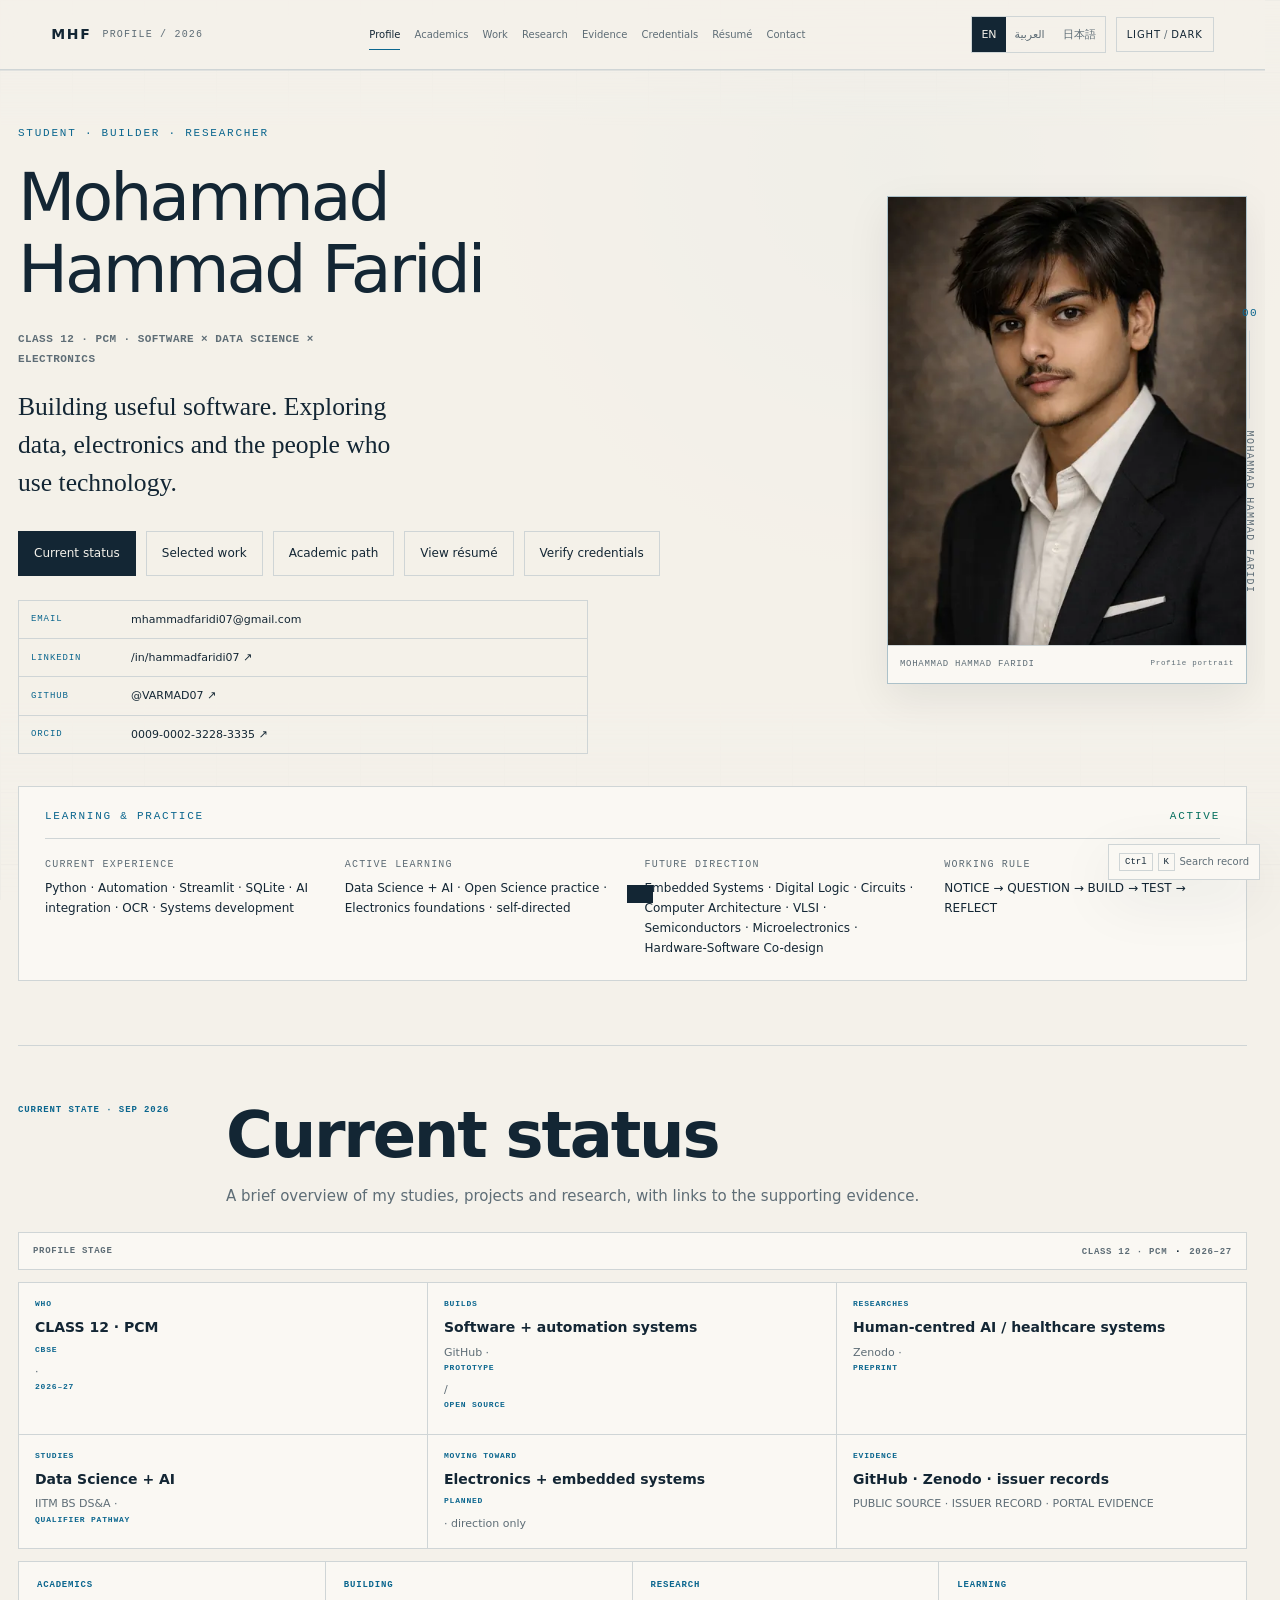
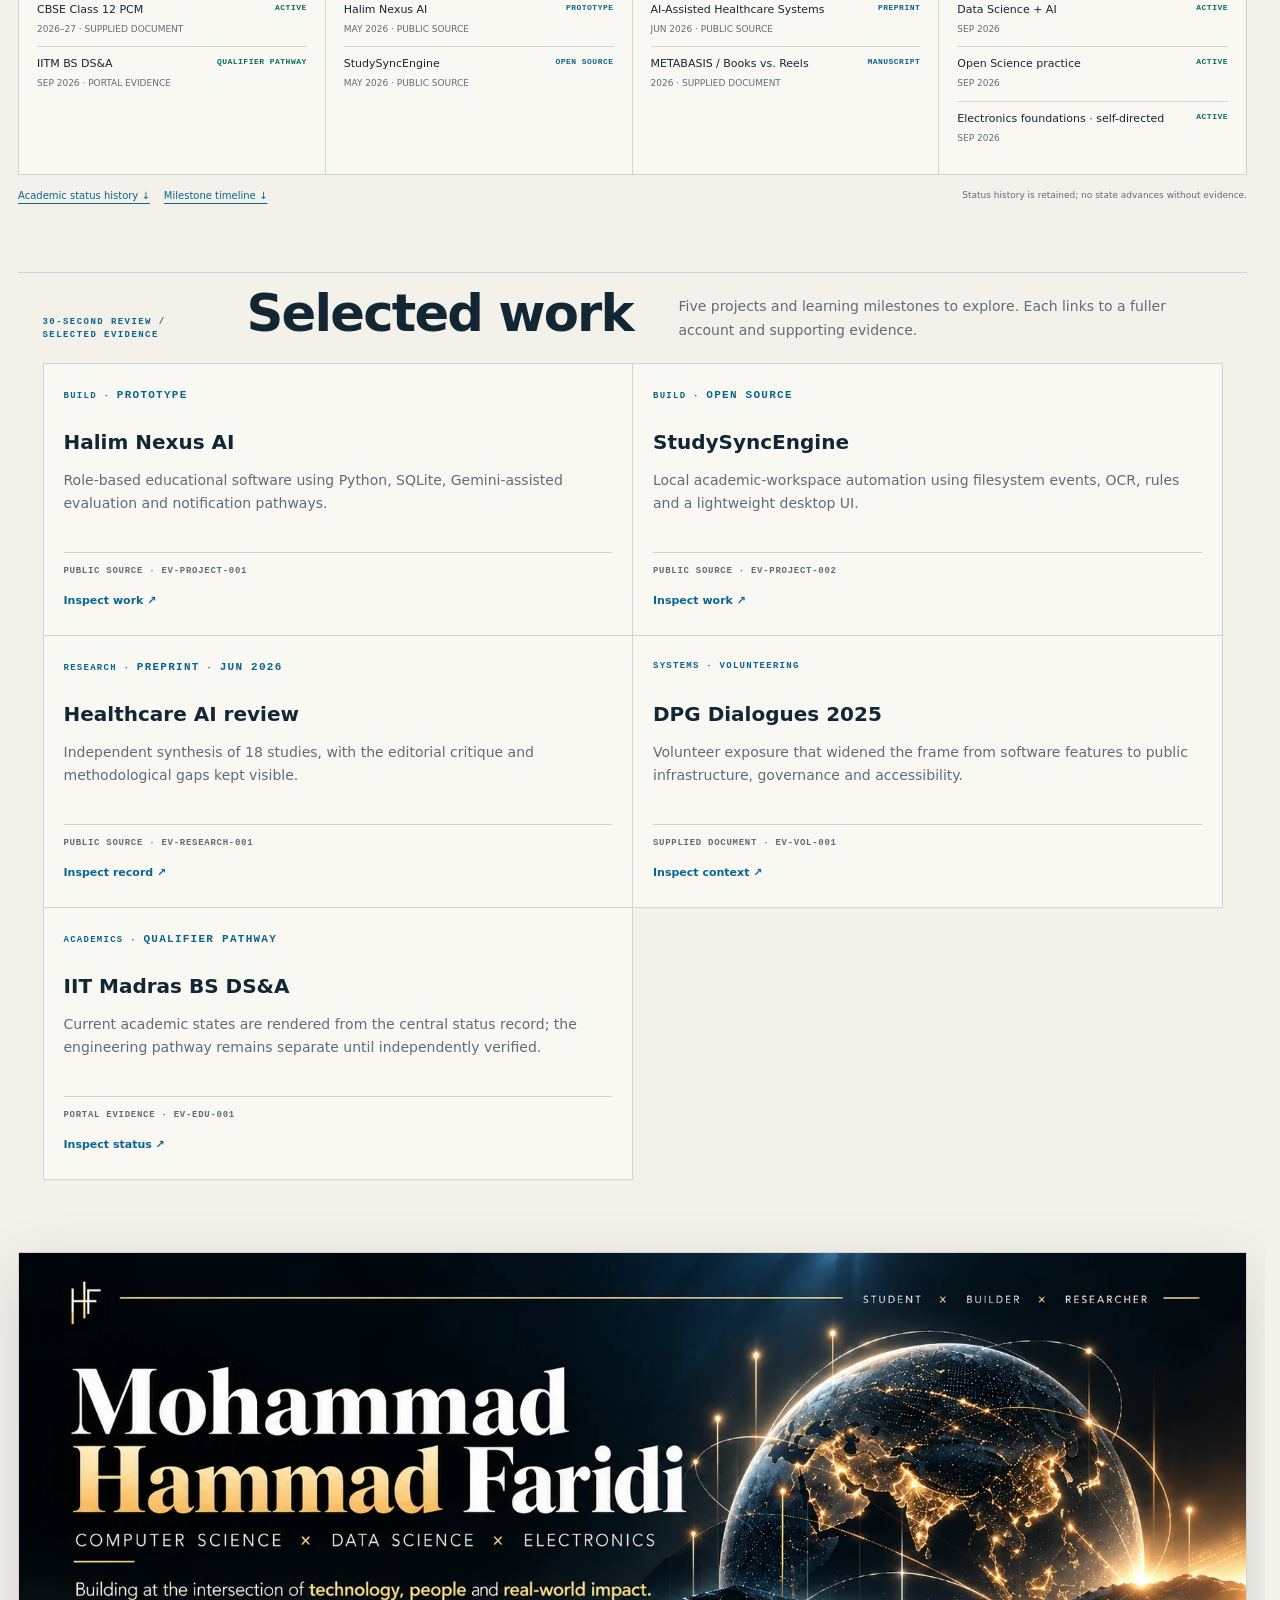
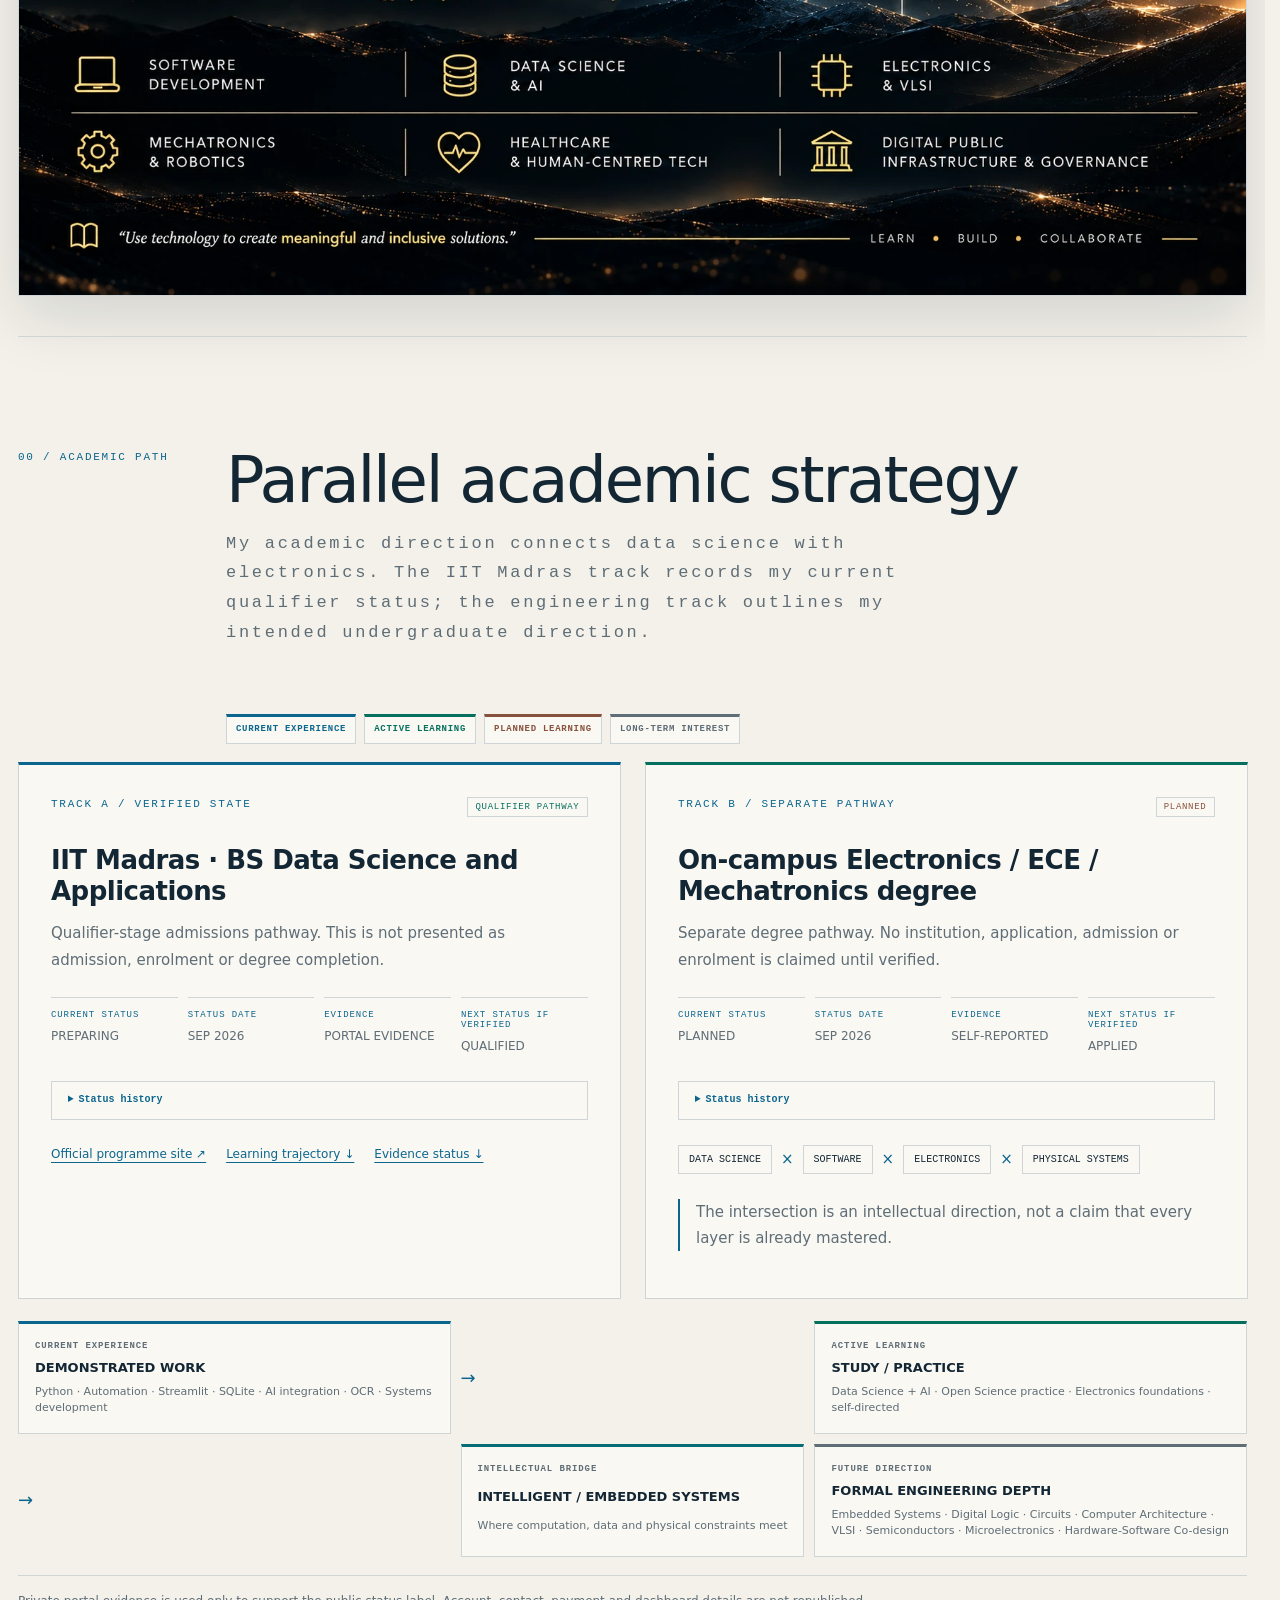
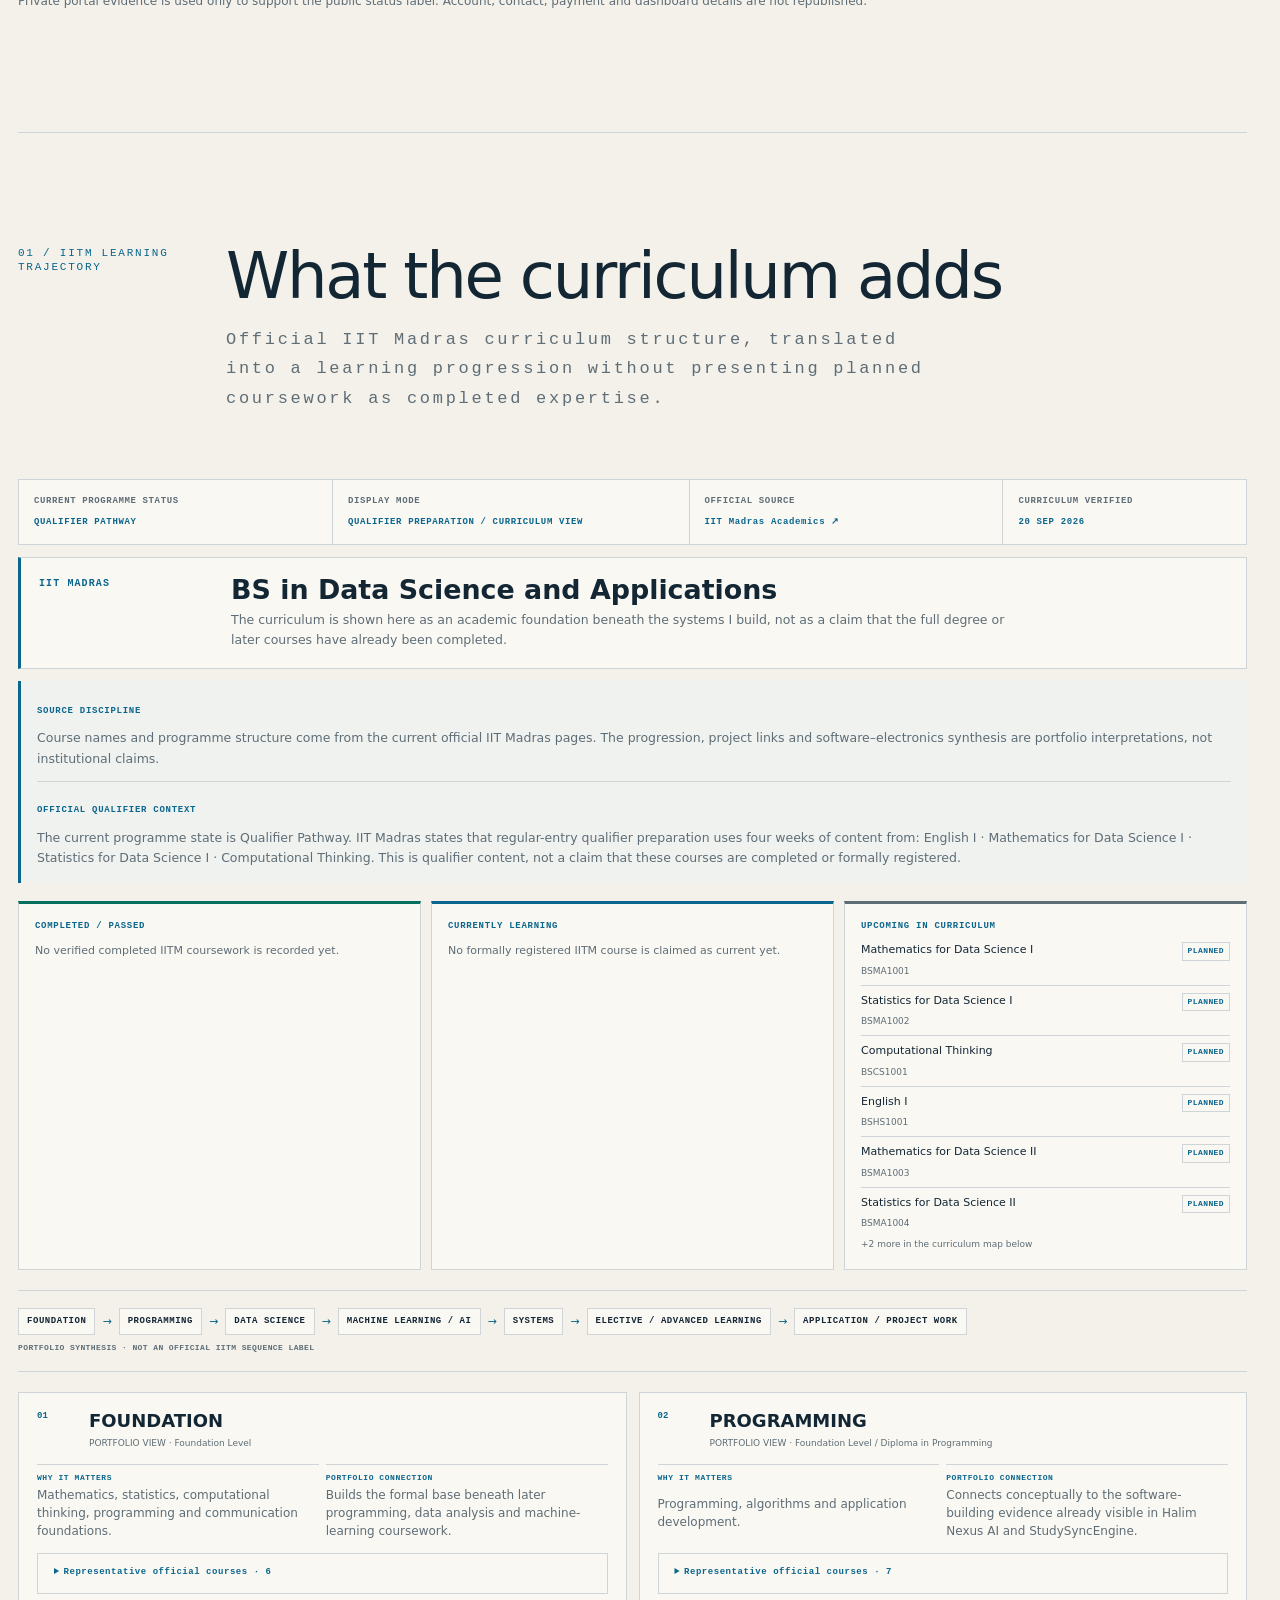
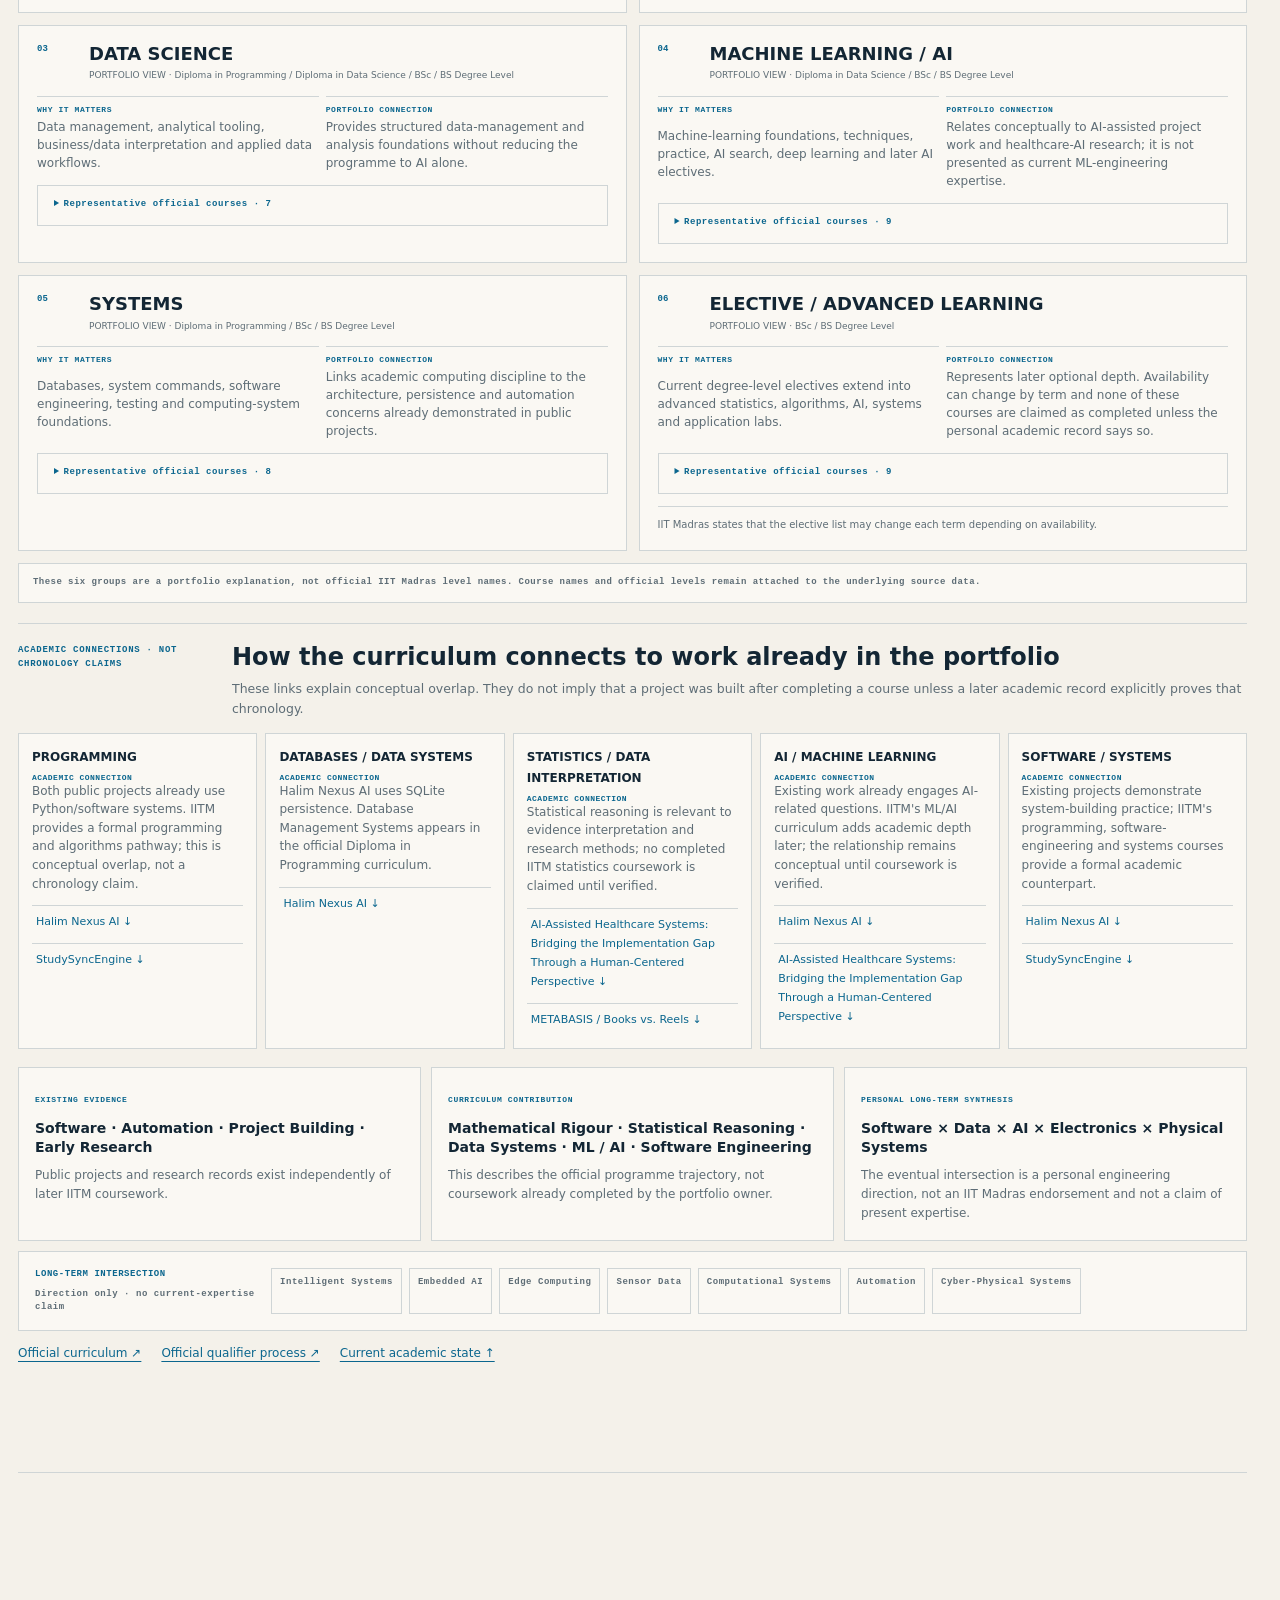
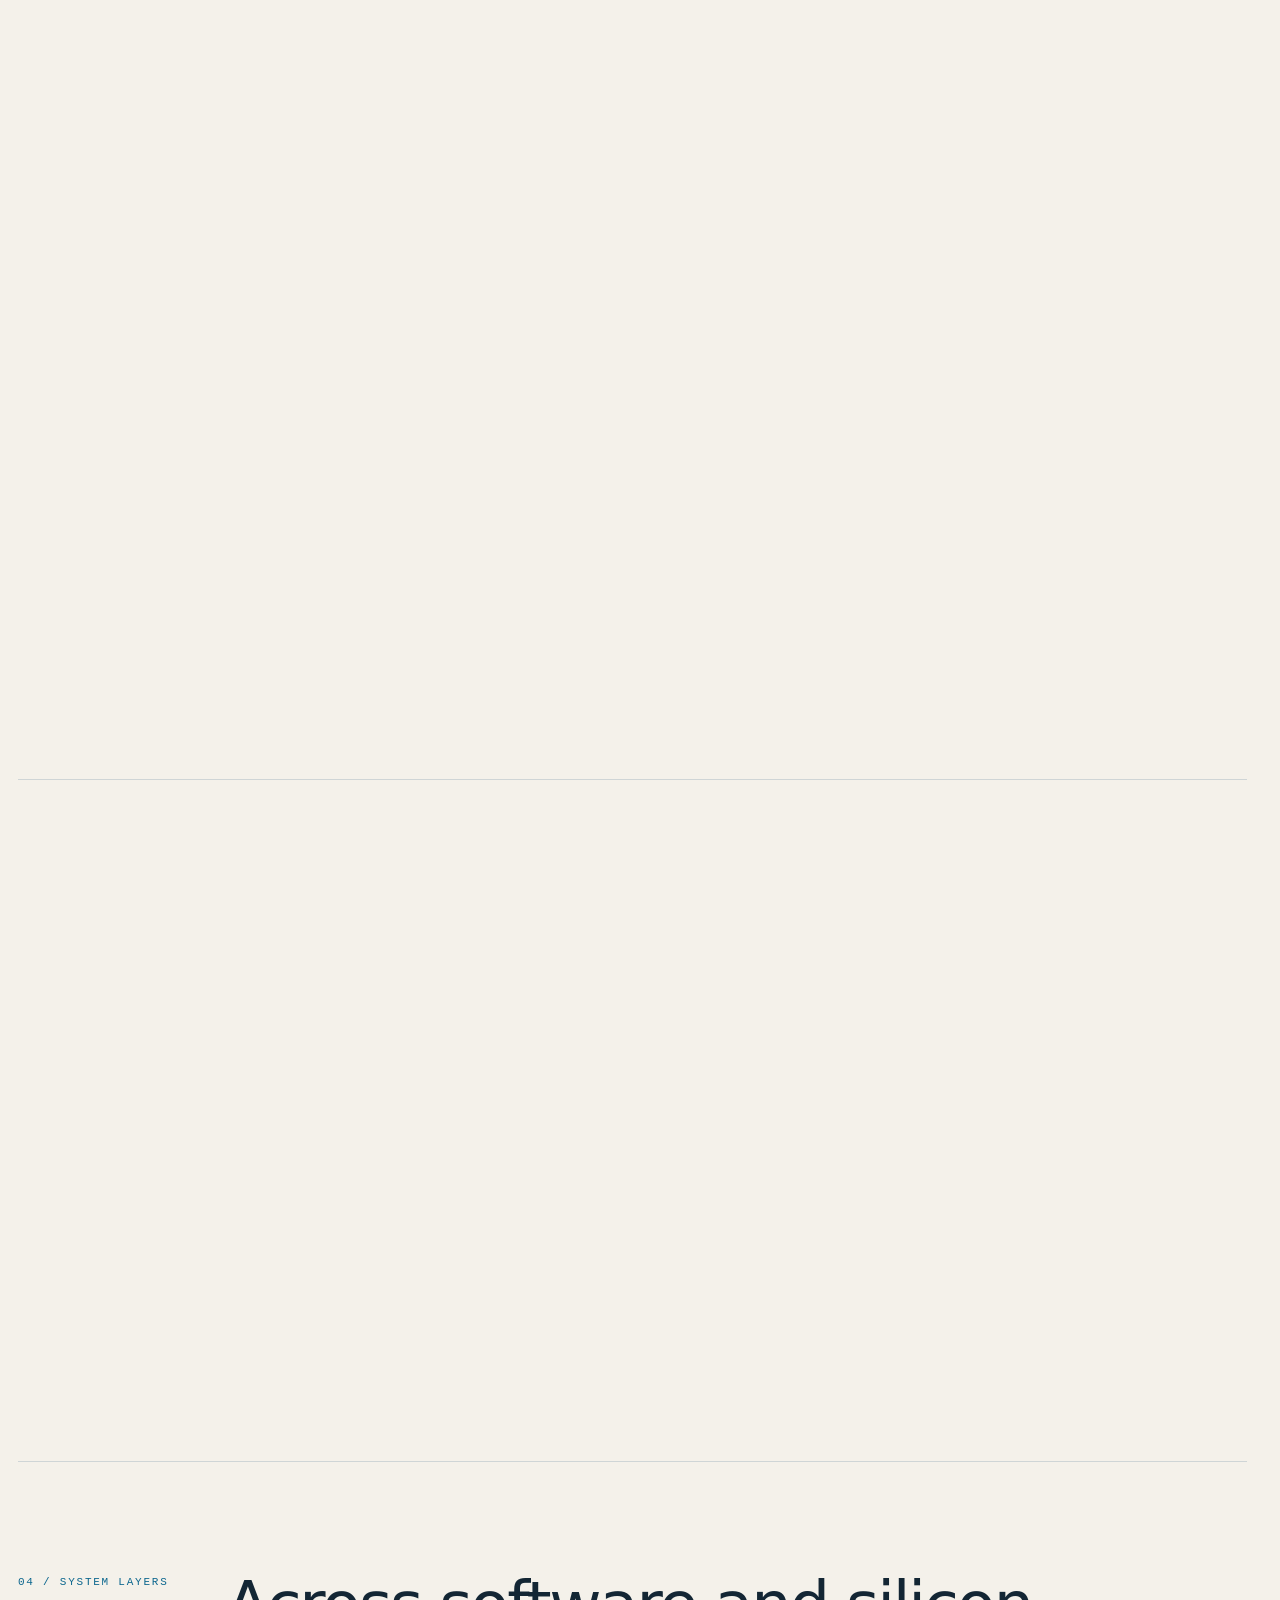
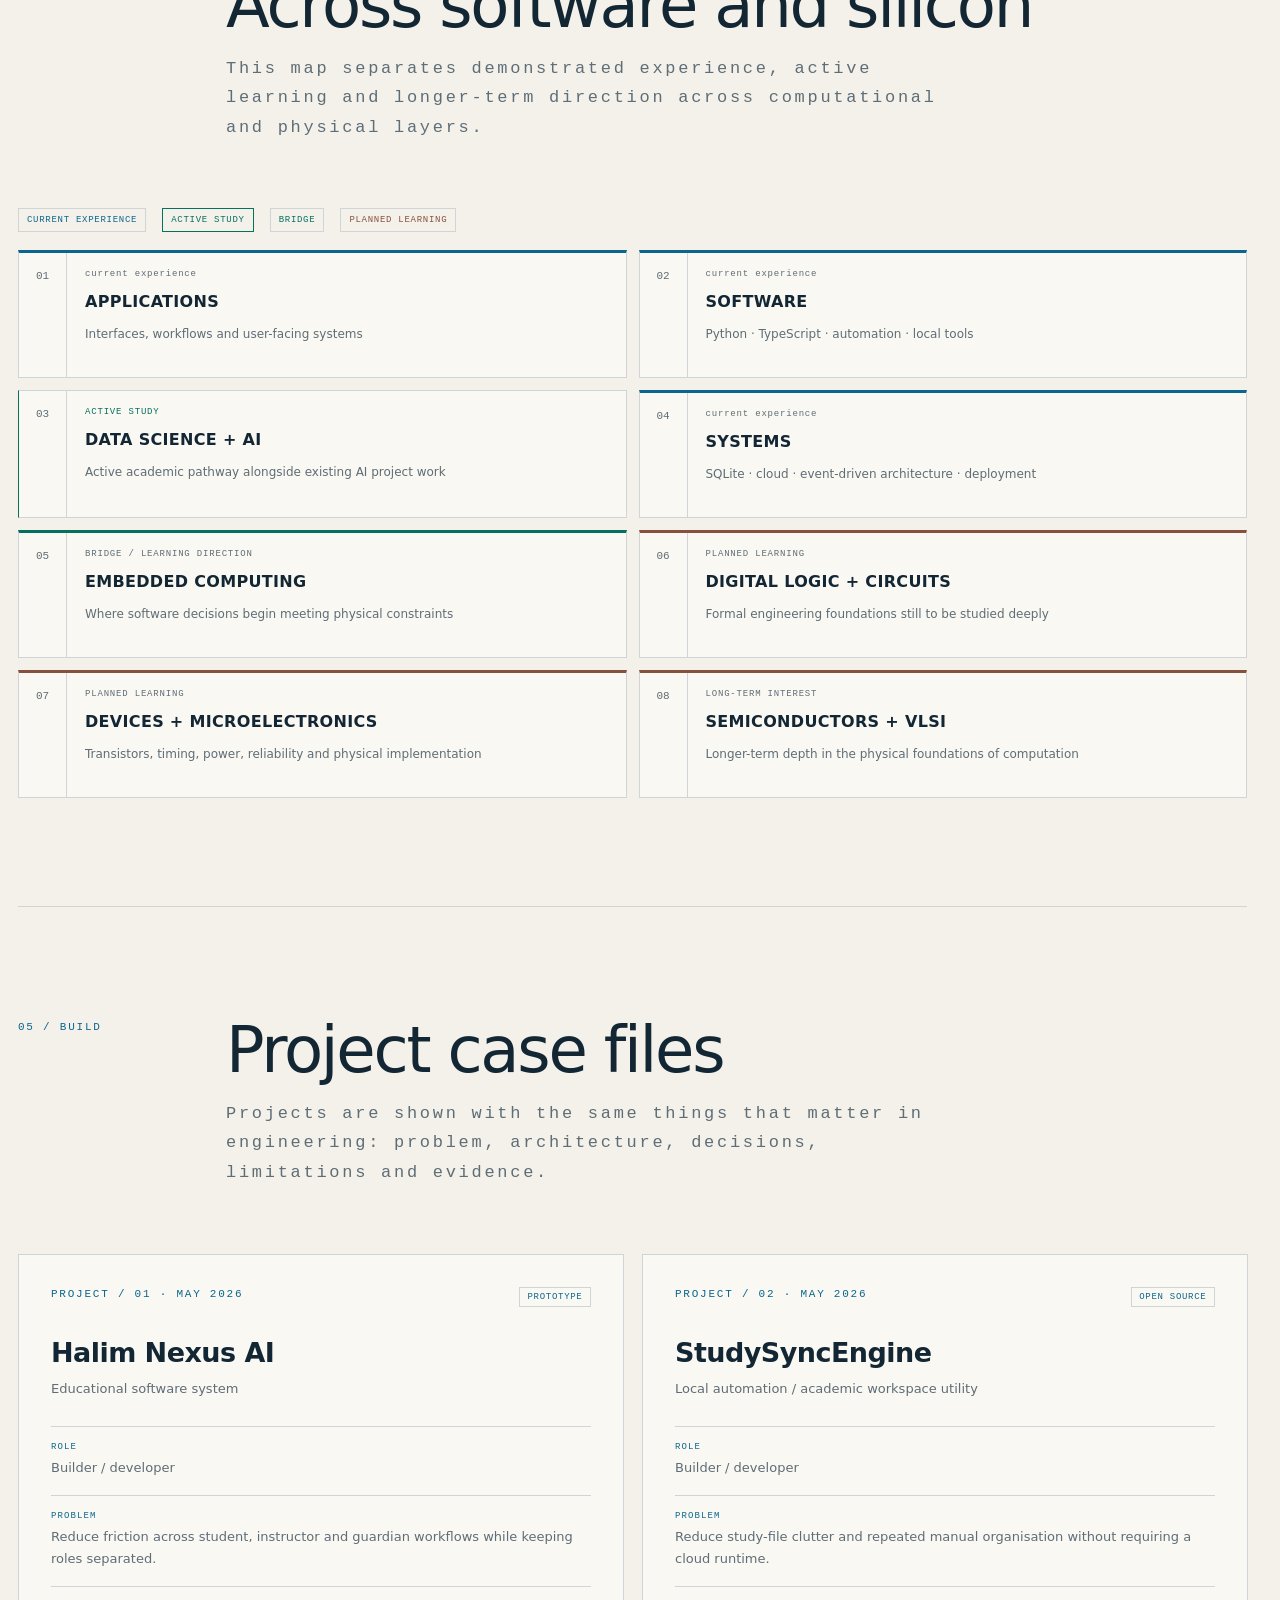
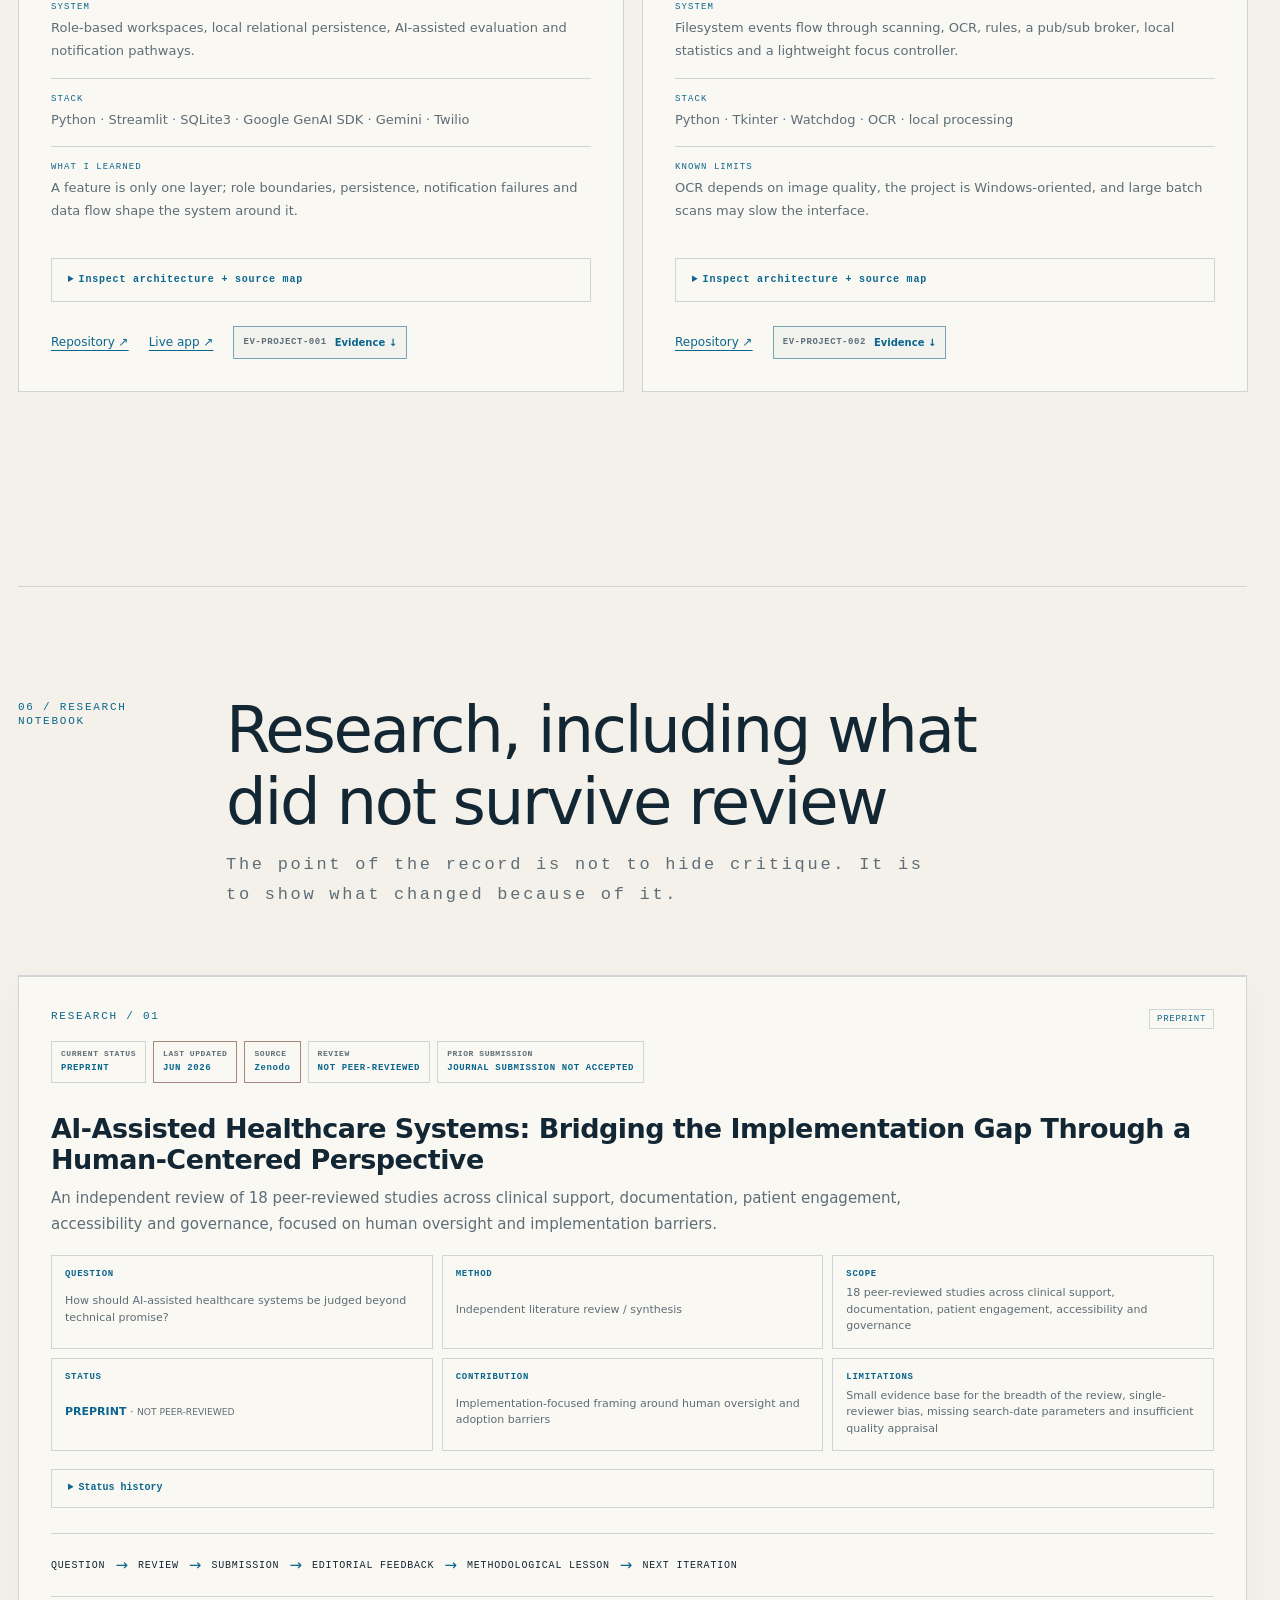
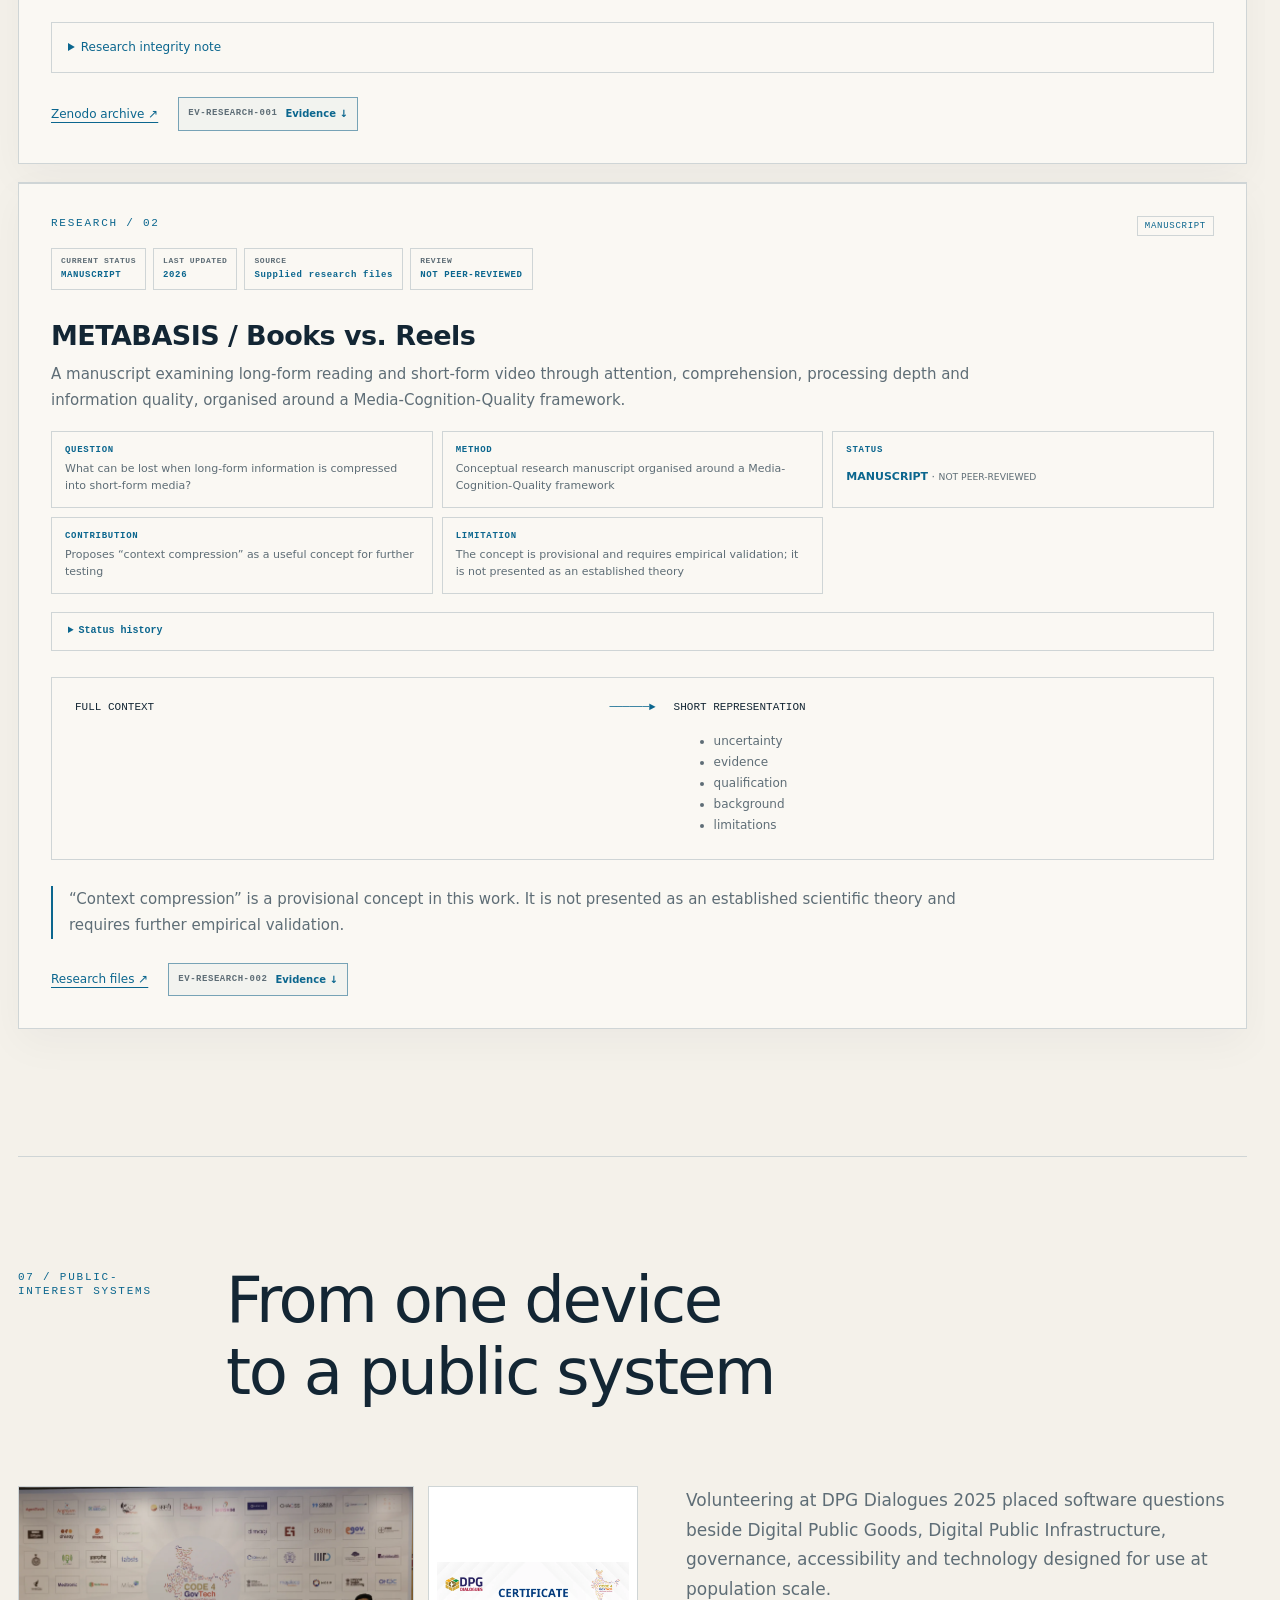
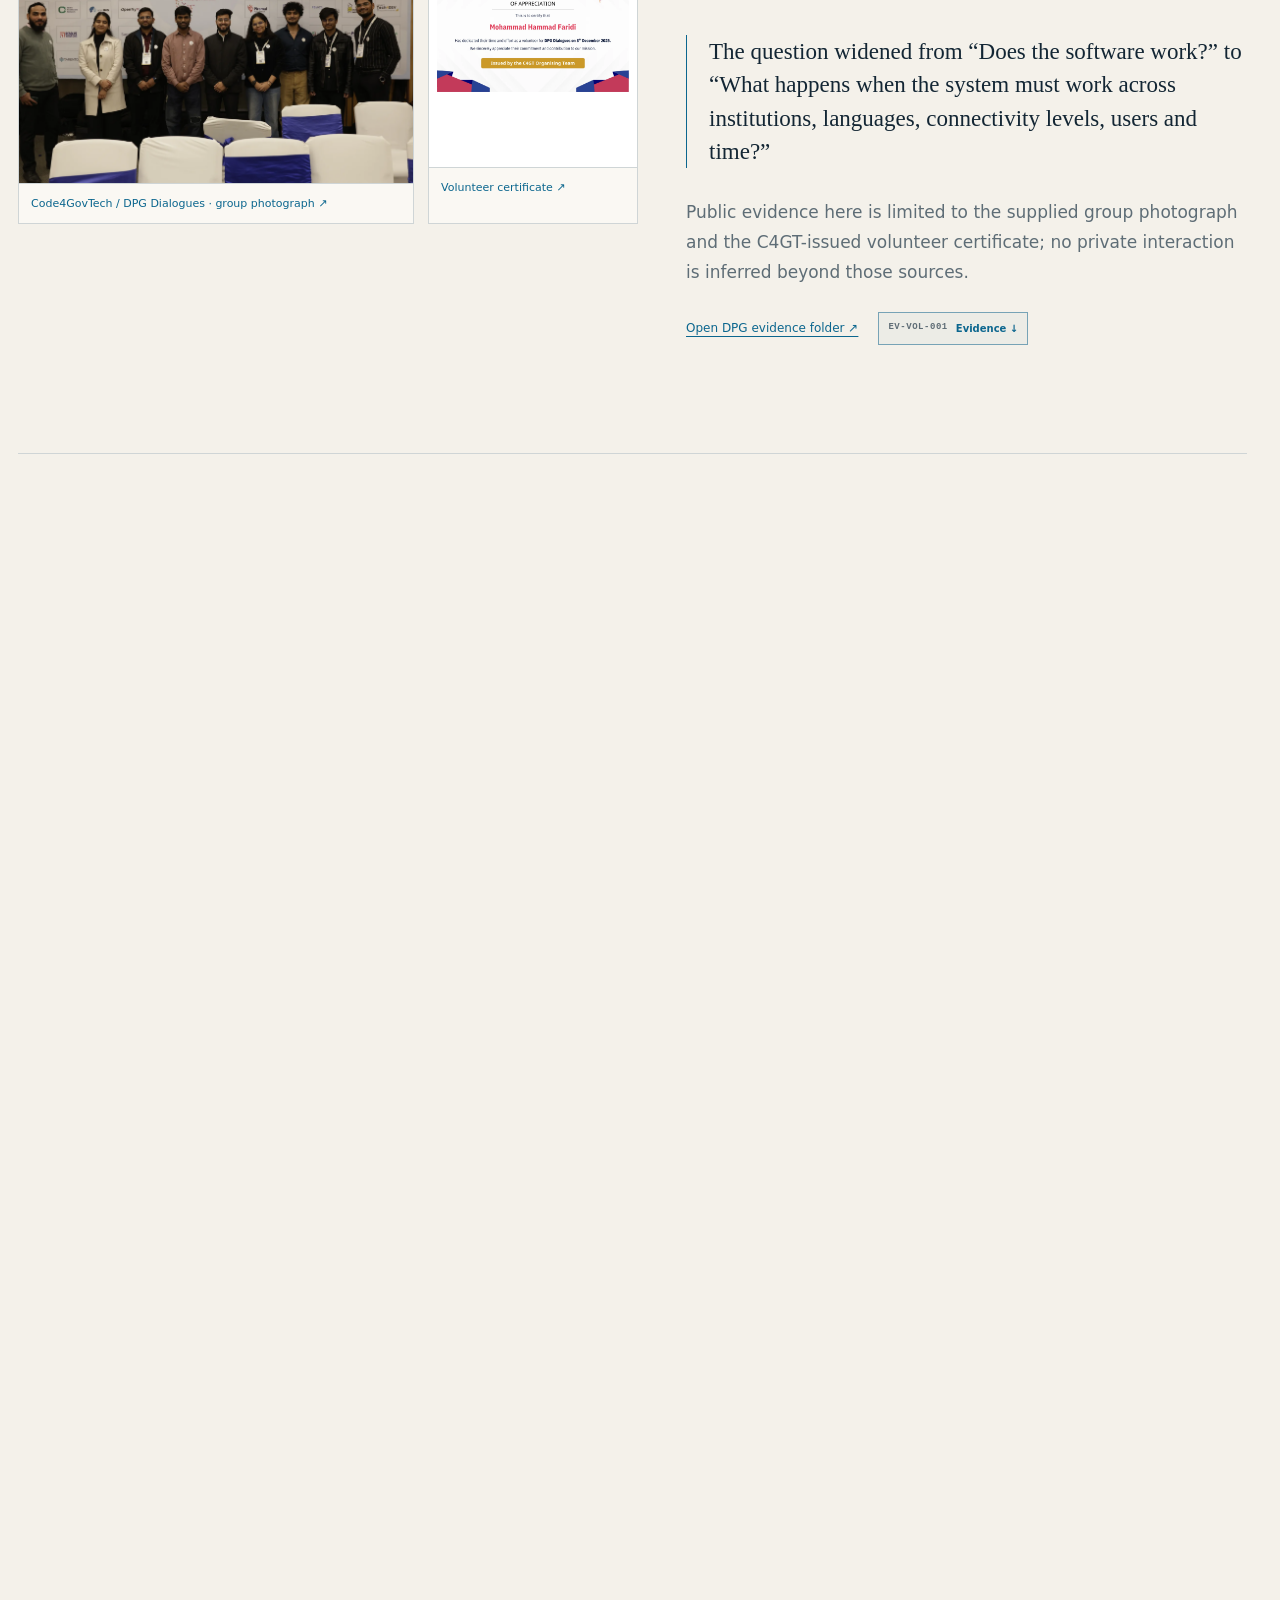
==== commit 65eee346: "Fix banner artwork spacing and page margins Use a compact two-row specialty layout with aligned icon" ====
--- a/index.html
+++ b/index.html
@@ -14,12 +14,12 @@
   <meta property="og:title" content="Mohammad Hammad Faridi · Student, Builder, Researcher">
   <meta property="og:description" content="Class 12 PCM student exploring software, data science, AI and electronics through projects, research and structured learning.">
   <meta property="og:url" content="https://varmad07.github.io/resume/">
-  <meta property="og:image" content="https://varmad07.github.io/resume/assets/images/og/mhf-banner-20260924-v2.jpg">
+  <meta property="og:image" content="https://varmad07.github.io/resume/assets/images/og/mhf-banner-spaced-v3.jpg">
   <meta property="og:image:type" content="image/jpeg">
-  <meta property="og:image:width" content="1672">
-  <meta property="og:image:height" content="941">
+  <meta property="og:image:width" content="1733">
+  <meta property="og:image:height" content="908">
   <meta property="og:image:alt" content="Mohammad Hammad Faridi — Student, Builder, Researcher · Software × Data Science × Electronics">
-  <meta name="twitter:image" content="https://varmad07.github.io/resume/assets/images/og/mhf-banner-20260924-v2.jpg">
+  <meta name="twitter:image" content="https://varmad07.github.io/resume/assets/images/og/mhf-banner-spaced-v3.jpg">
   <meta name="twitter:image:alt" content="Mohammad Hammad Faridi — Student, Builder, Researcher · Software × Data Science × Electronics">
   <meta name="twitter:title" content="Mohammad Hammad Faridi · Student, Builder, Researcher">
   <meta name="twitter:description" content="Class 12 PCM student exploring software, data science, AI and electronics through projects, research and structured learning.">
@@ -52,7 +52,7 @@
         "@id":"https://varmad07.github.io/resume/#website",
         "url":"https://varmad07.github.io/resume/",
         "name":"Mohammad Hammad Faridi — Portfolio",
-        "image":"https://varmad07.github.io/resume/assets/images/og/mhf-banner-20260924-v2.jpg",
+        "image":"https://varmad07.github.io/resume/assets/images/og/mhf-banner-spaced-v3.jpg",
         "about":{"@id":"https://varmad07.github.io/resume/#person"},
         "inLanguage":["en","ar","ja"]
       },
@@ -206,7 +206,7 @@
 </section>
 
 <section class="portfolio-banner" aria-label="Mohammad Hammad Faridi systems engineering banner">
-  <img src="assets/images/identity-banner-20260924-v2.webp" alt="Mohammad Hammad Faridi — Student, Builder, Researcher. Computer Science × Data Science × Electronics. Building at the intersection of technology, people and real-world impact." width="1672" height="941" loading="lazy" decoding="async" fetchpriority="low">
+  <img src="assets/images/identity-banner-spaced-v3.webp" alt="Mohammad Hammad Faridi — Student, Builder, Researcher. Computer Science × Data Science × Electronics. Building at the intersection of technology, people and real-world impact." width="1733" height="908" loading="lazy" decoding="async" fetchpriority="low">
 </section>
 
 
--- a/styles.css
+++ b/styles.css
@@ -1399,7 +1399,7 @@
 .hero .actions{gap:10px;margin-top:28px}
 .hero .btn{font-size:12px;padding:11px 15px}
 .hero .contact-rail{grid-column:auto}
-.portfolio-banner img{aspect-ratio:1672/941;object-fit:contain;min-height:0}
+.portfolio-banner img{aspect-ratio:1733/908;object-fit:contain;min-height:0}
 @media(max-width:1050px){
   .hero{grid-template-columns:1fr;gap:32px}
   .hero-copy{max-width:800px}
@@ -1469,3 +1469,7 @@
  .current-status-panel{width:100%}
 }
 @media print{.hero>.instrument{display:none}}
+
+/* Keep the banner aligned with content and avoid an oversized trailing gap. */
+main .portfolio-banner{margin:28px auto 40px}
+@media(max-width:720px){main .portfolio-banner{margin:20px auto 28px}}
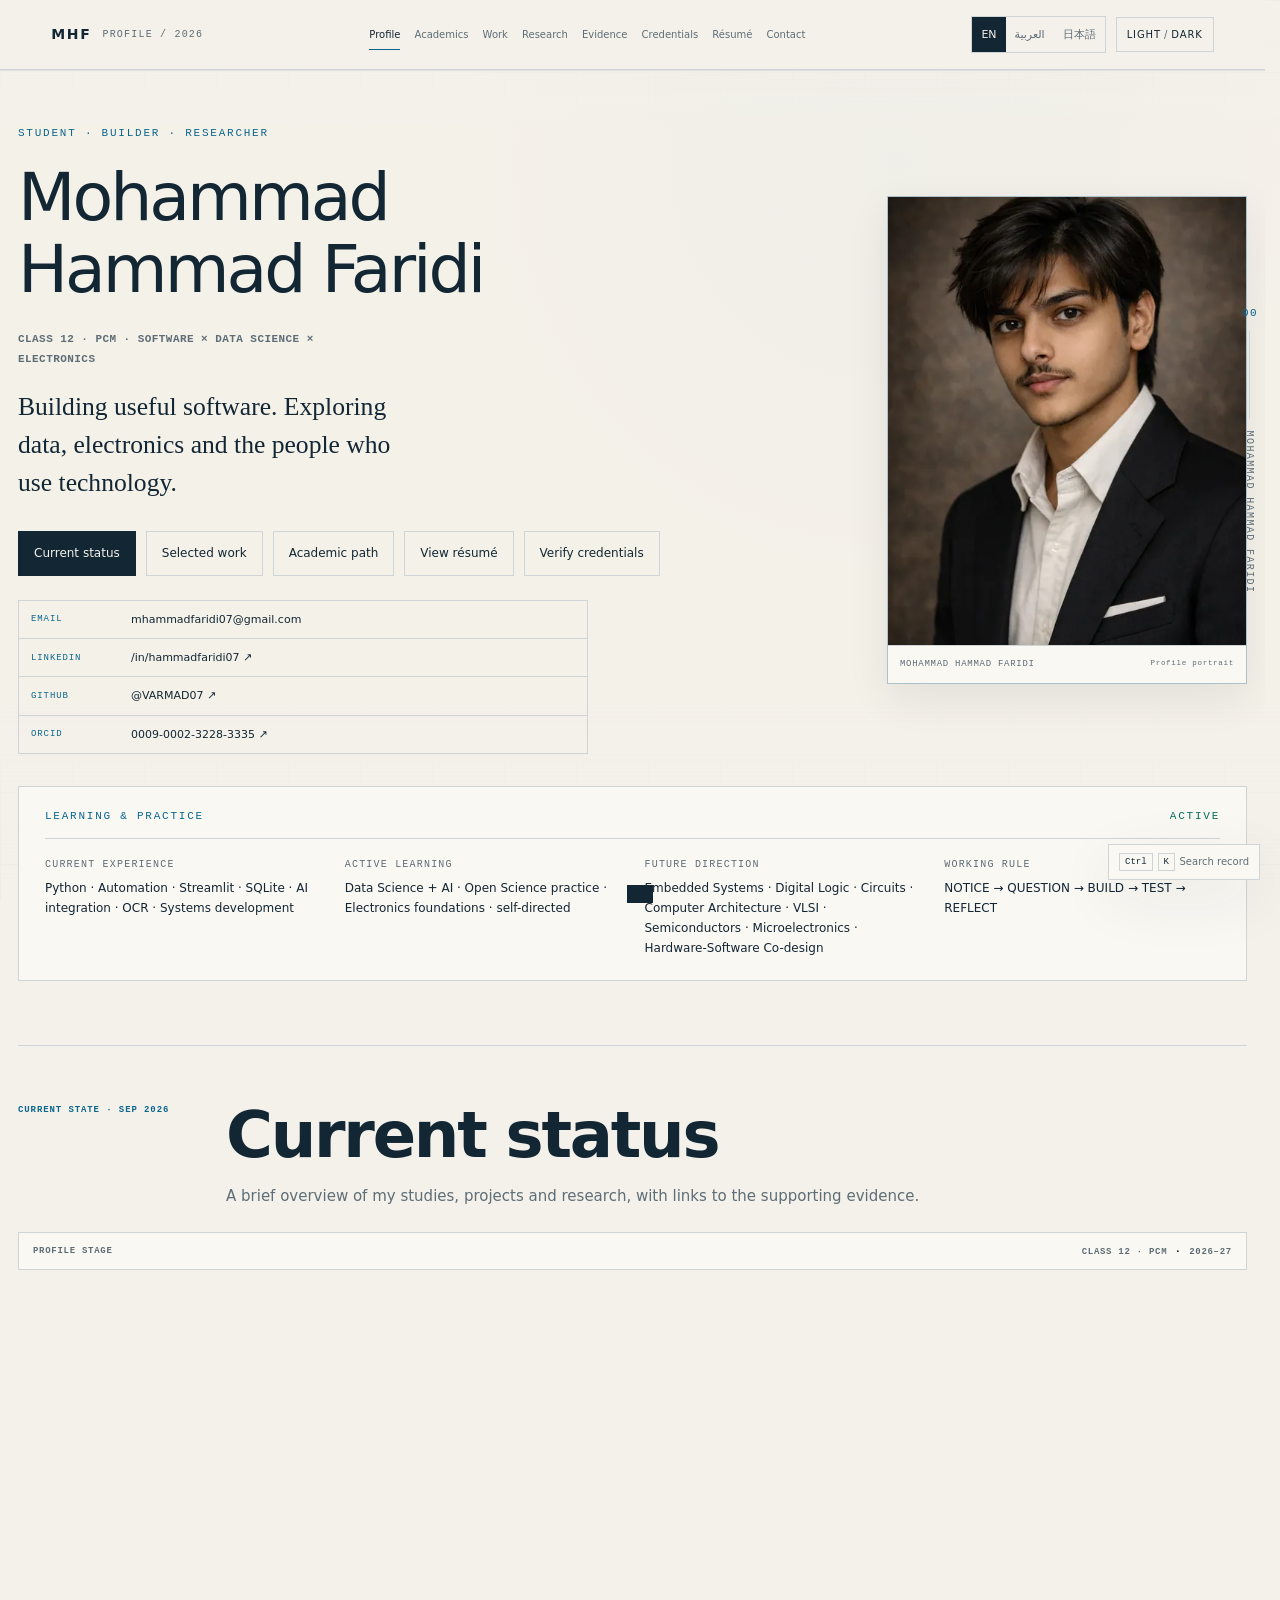
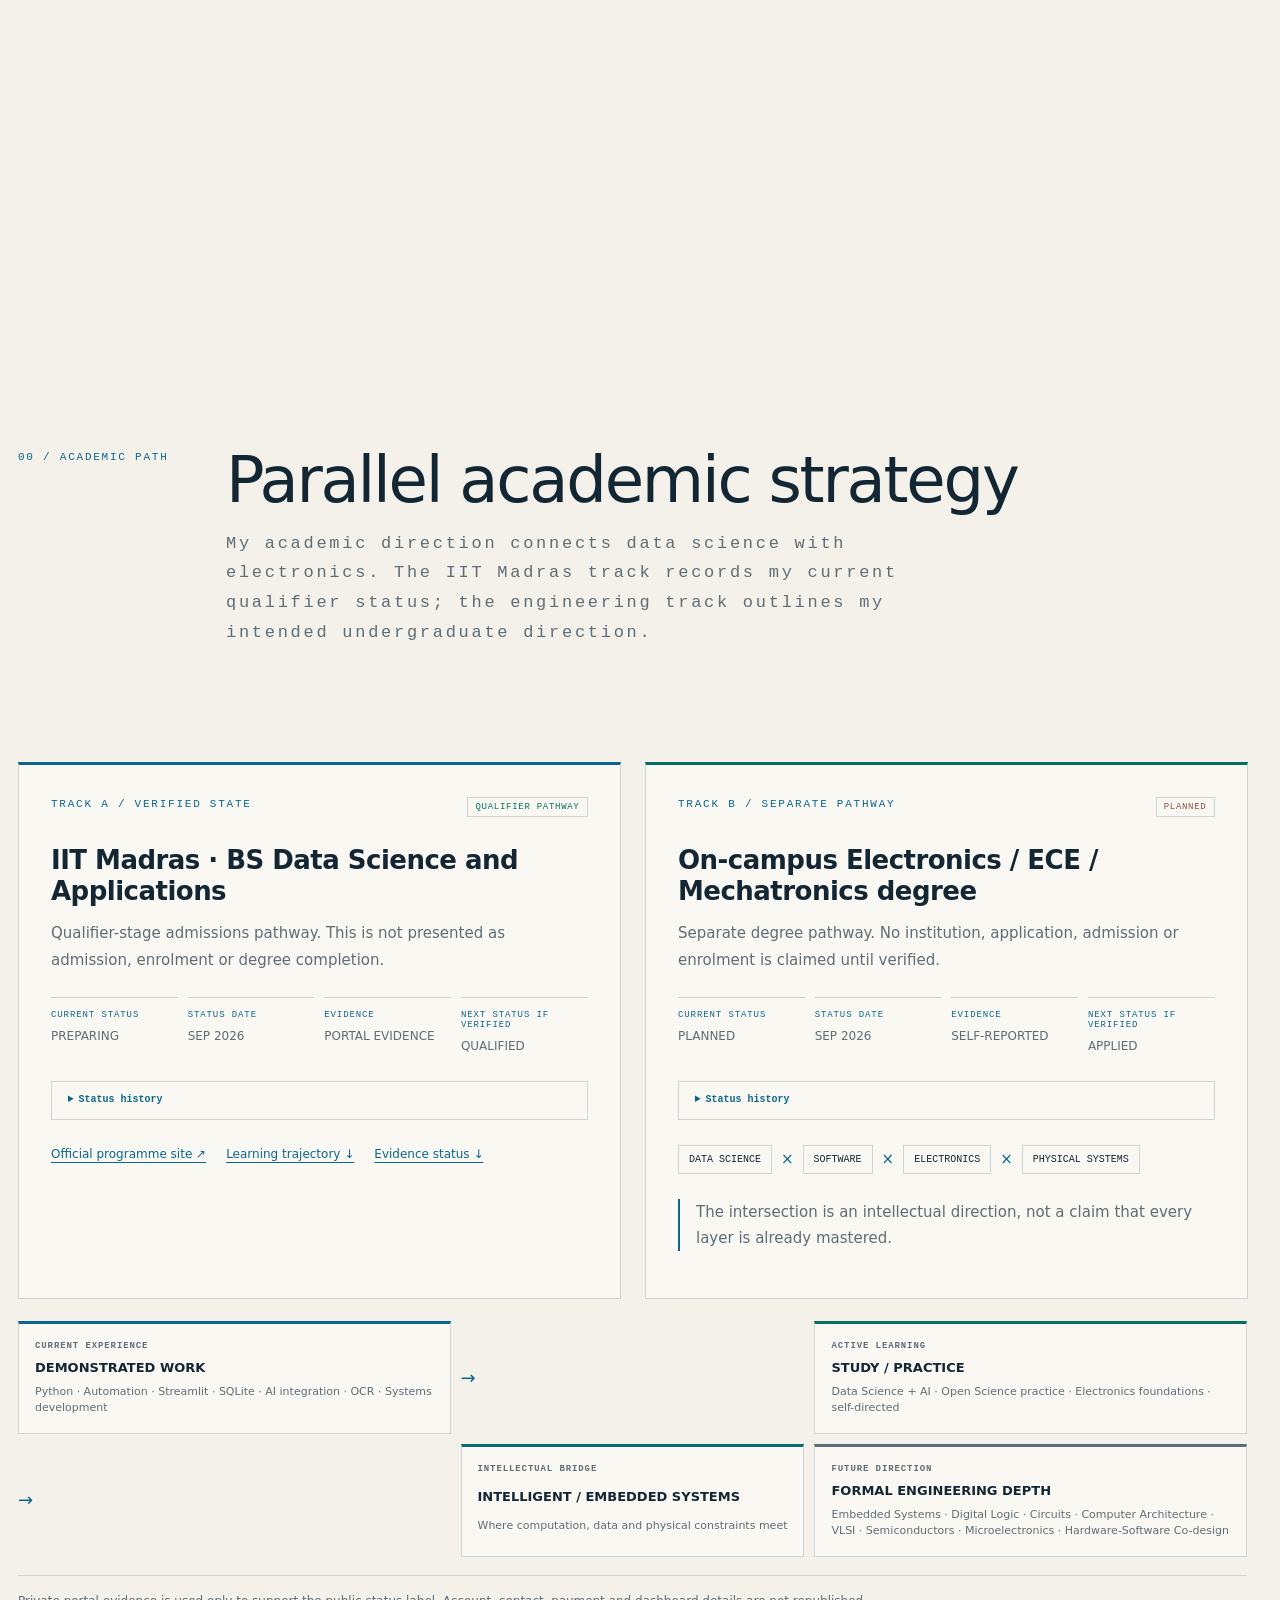
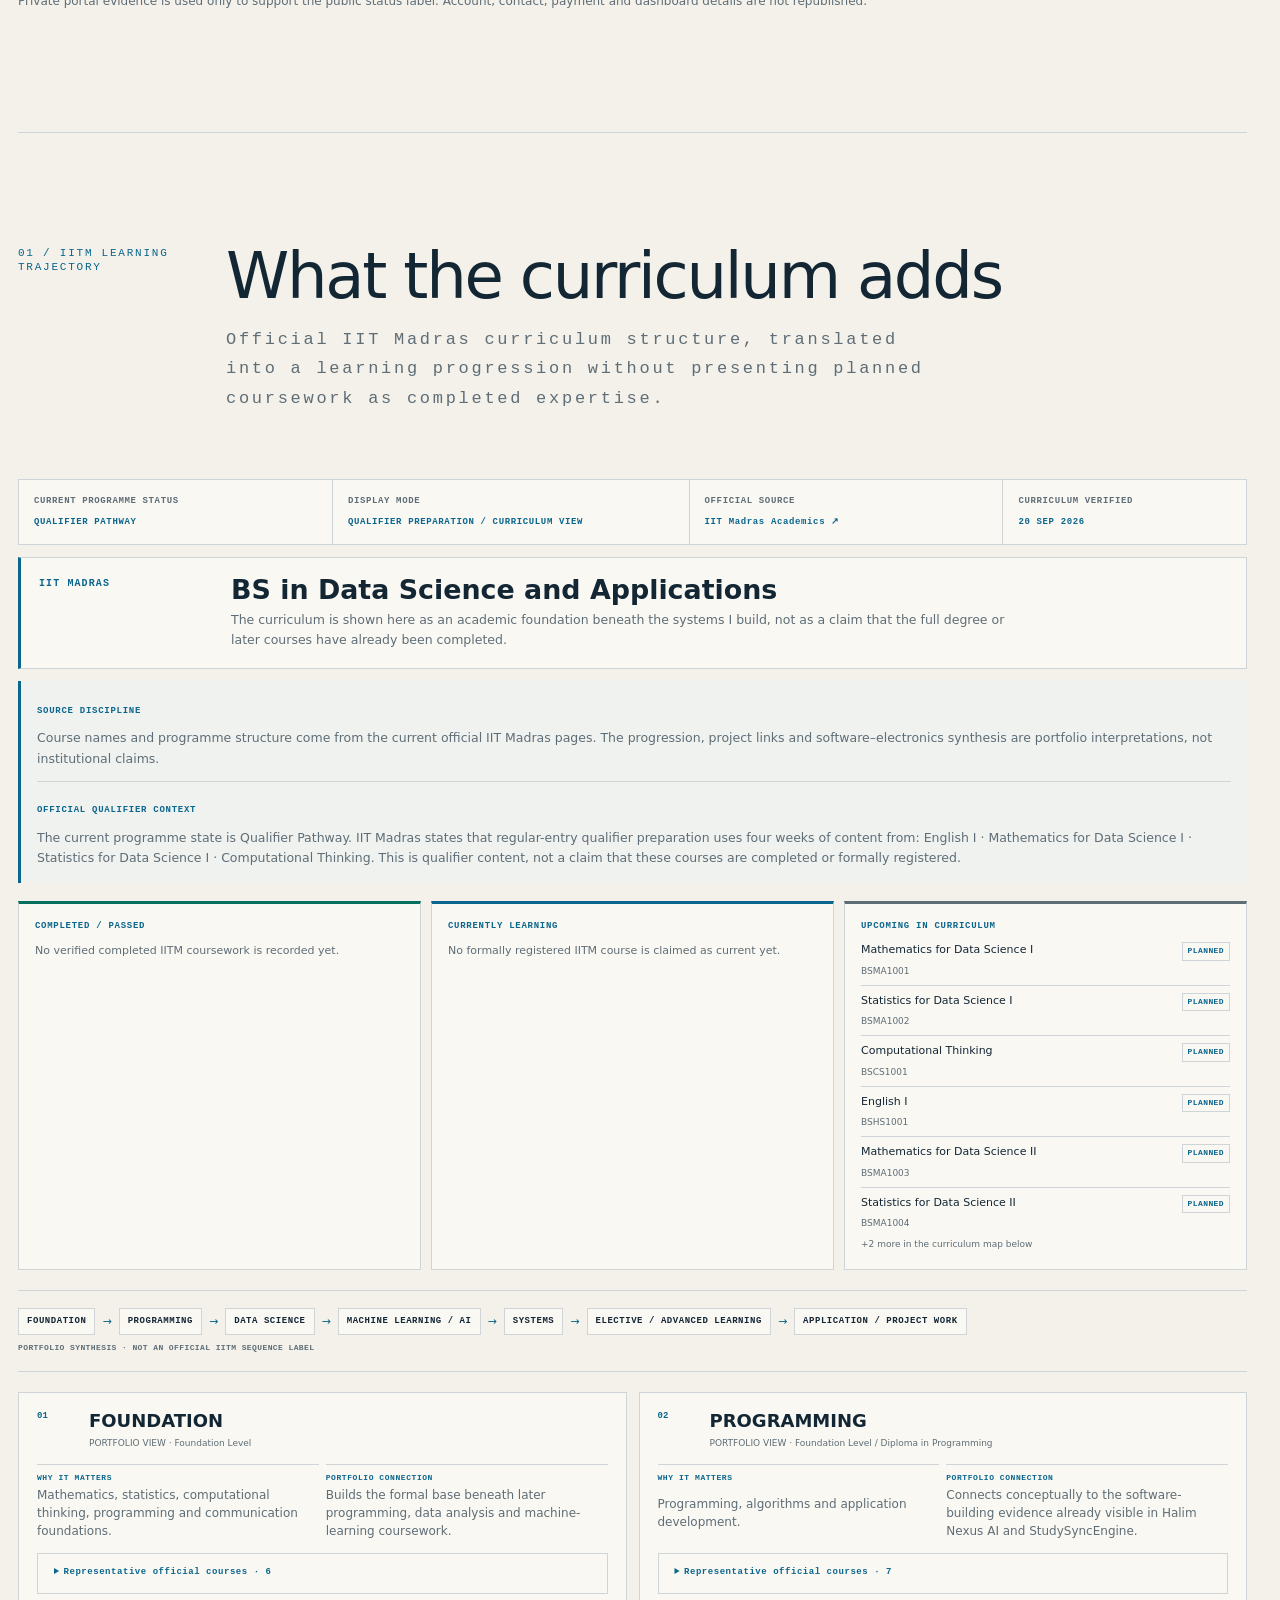
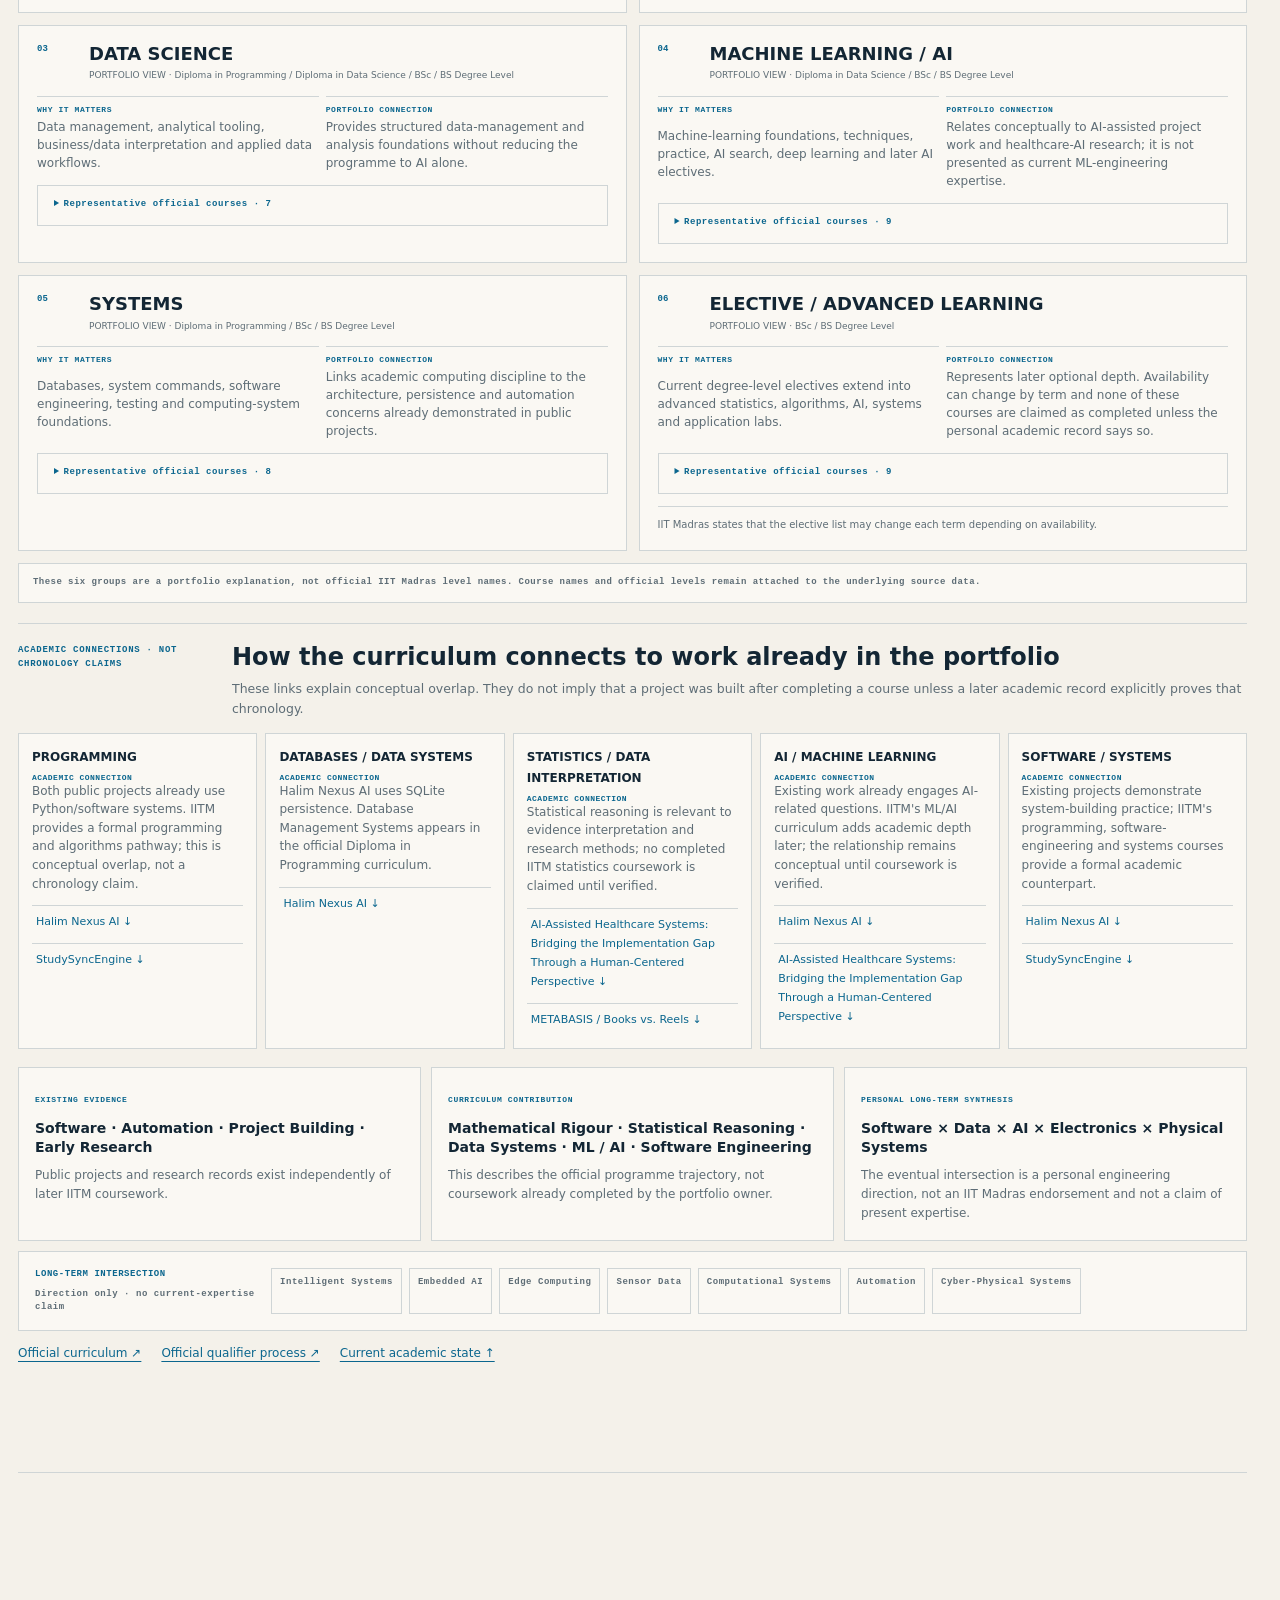
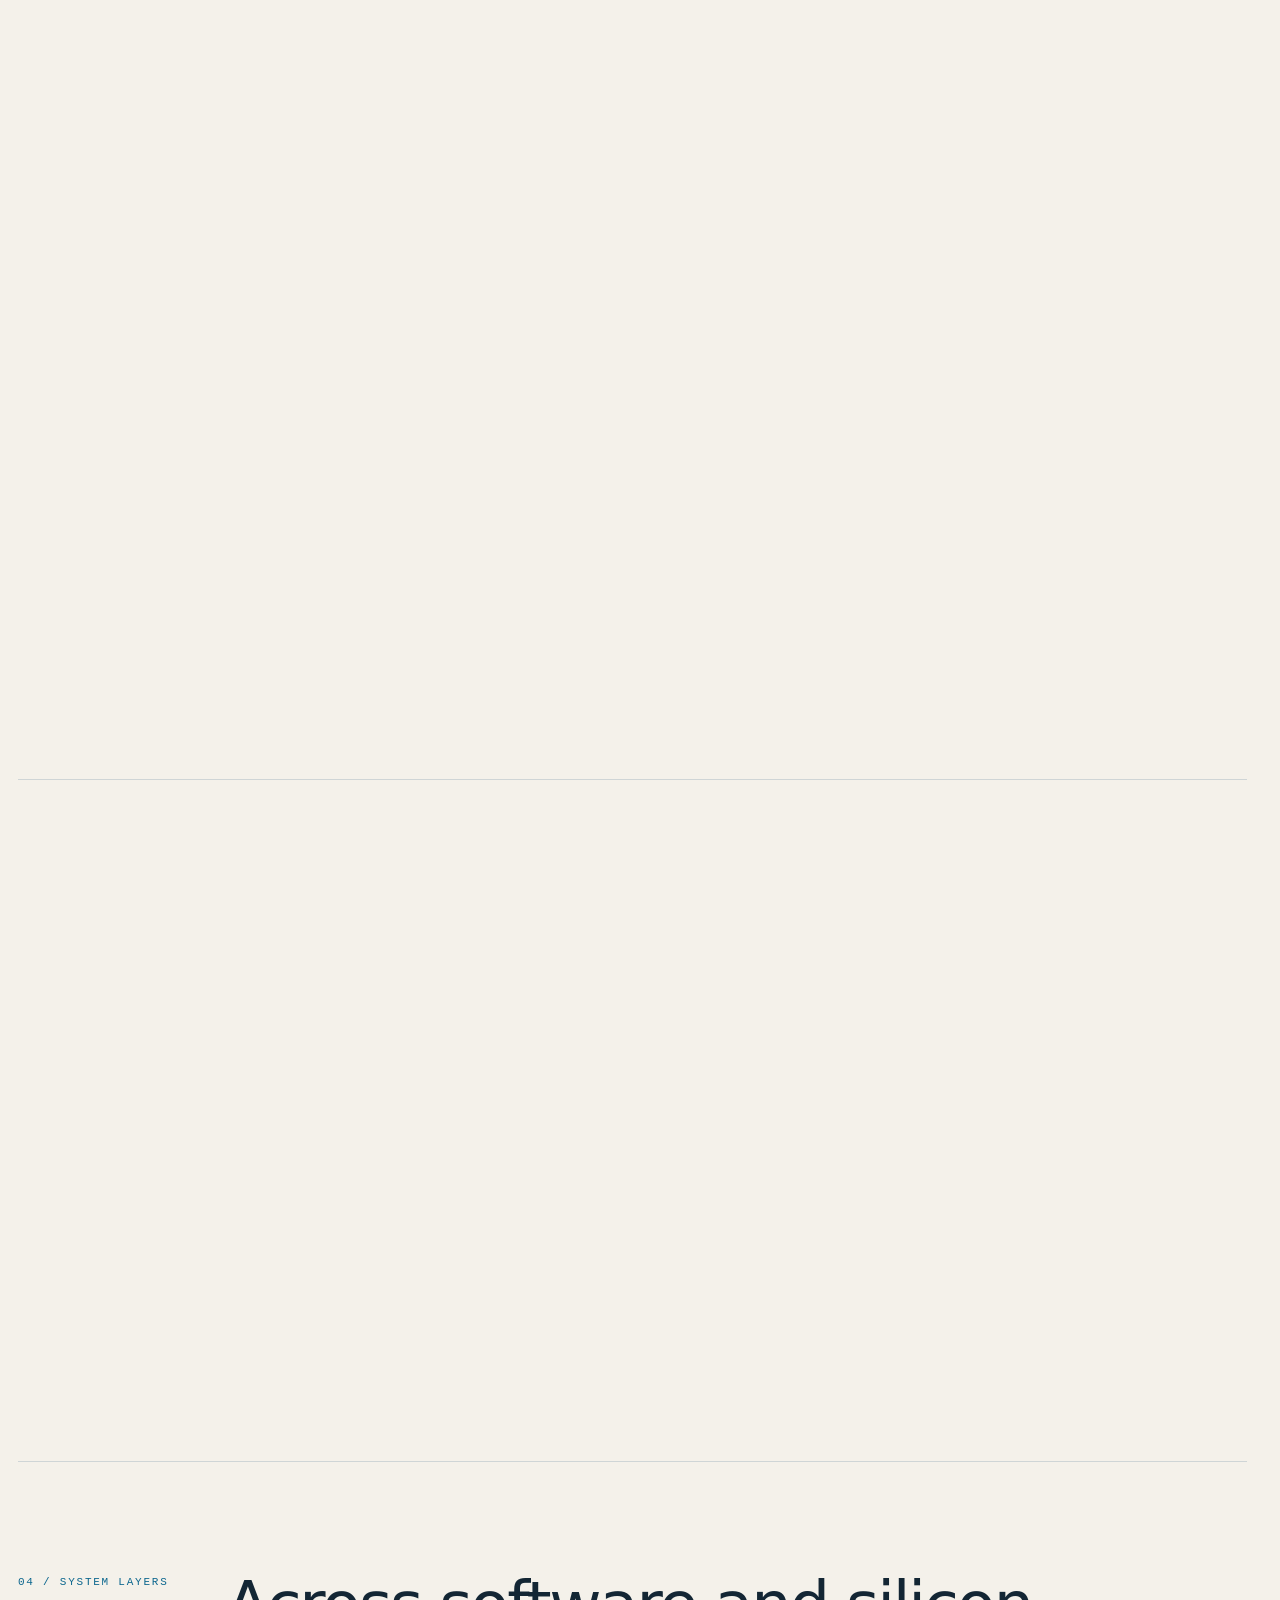
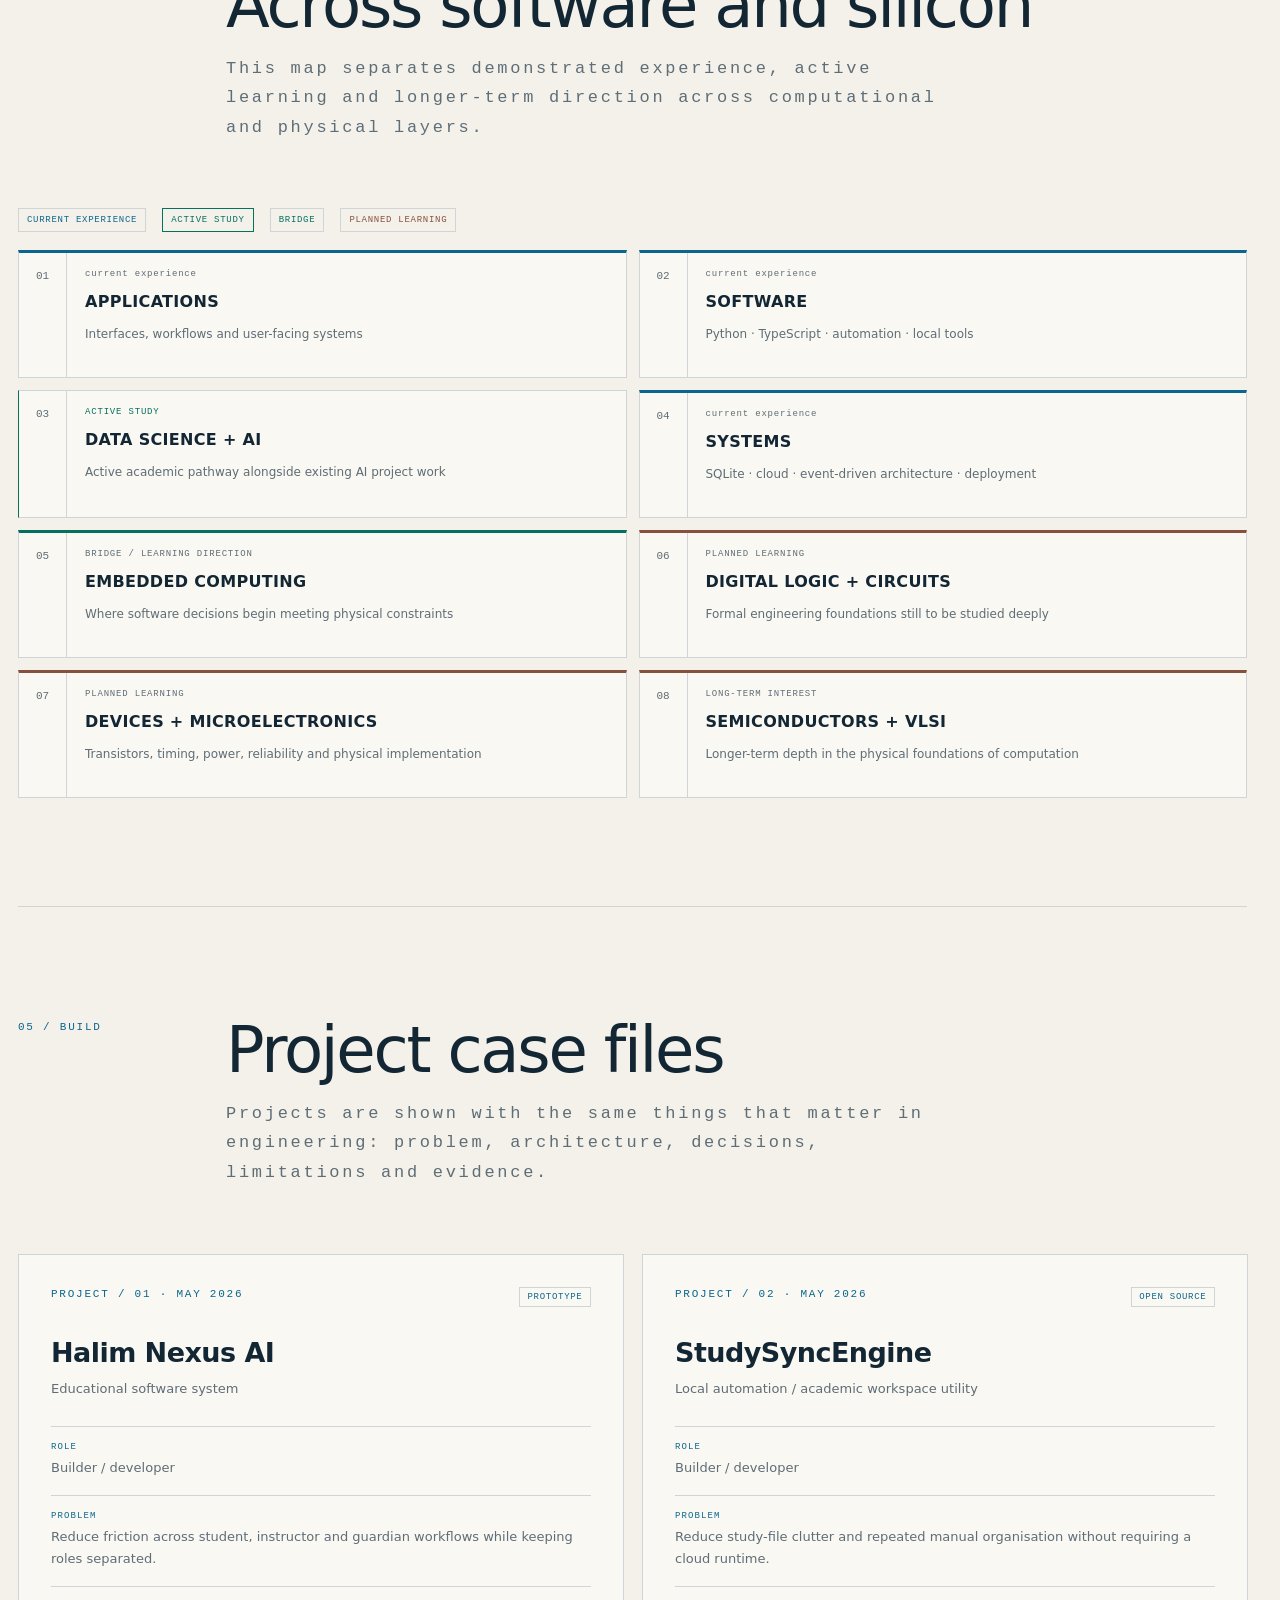
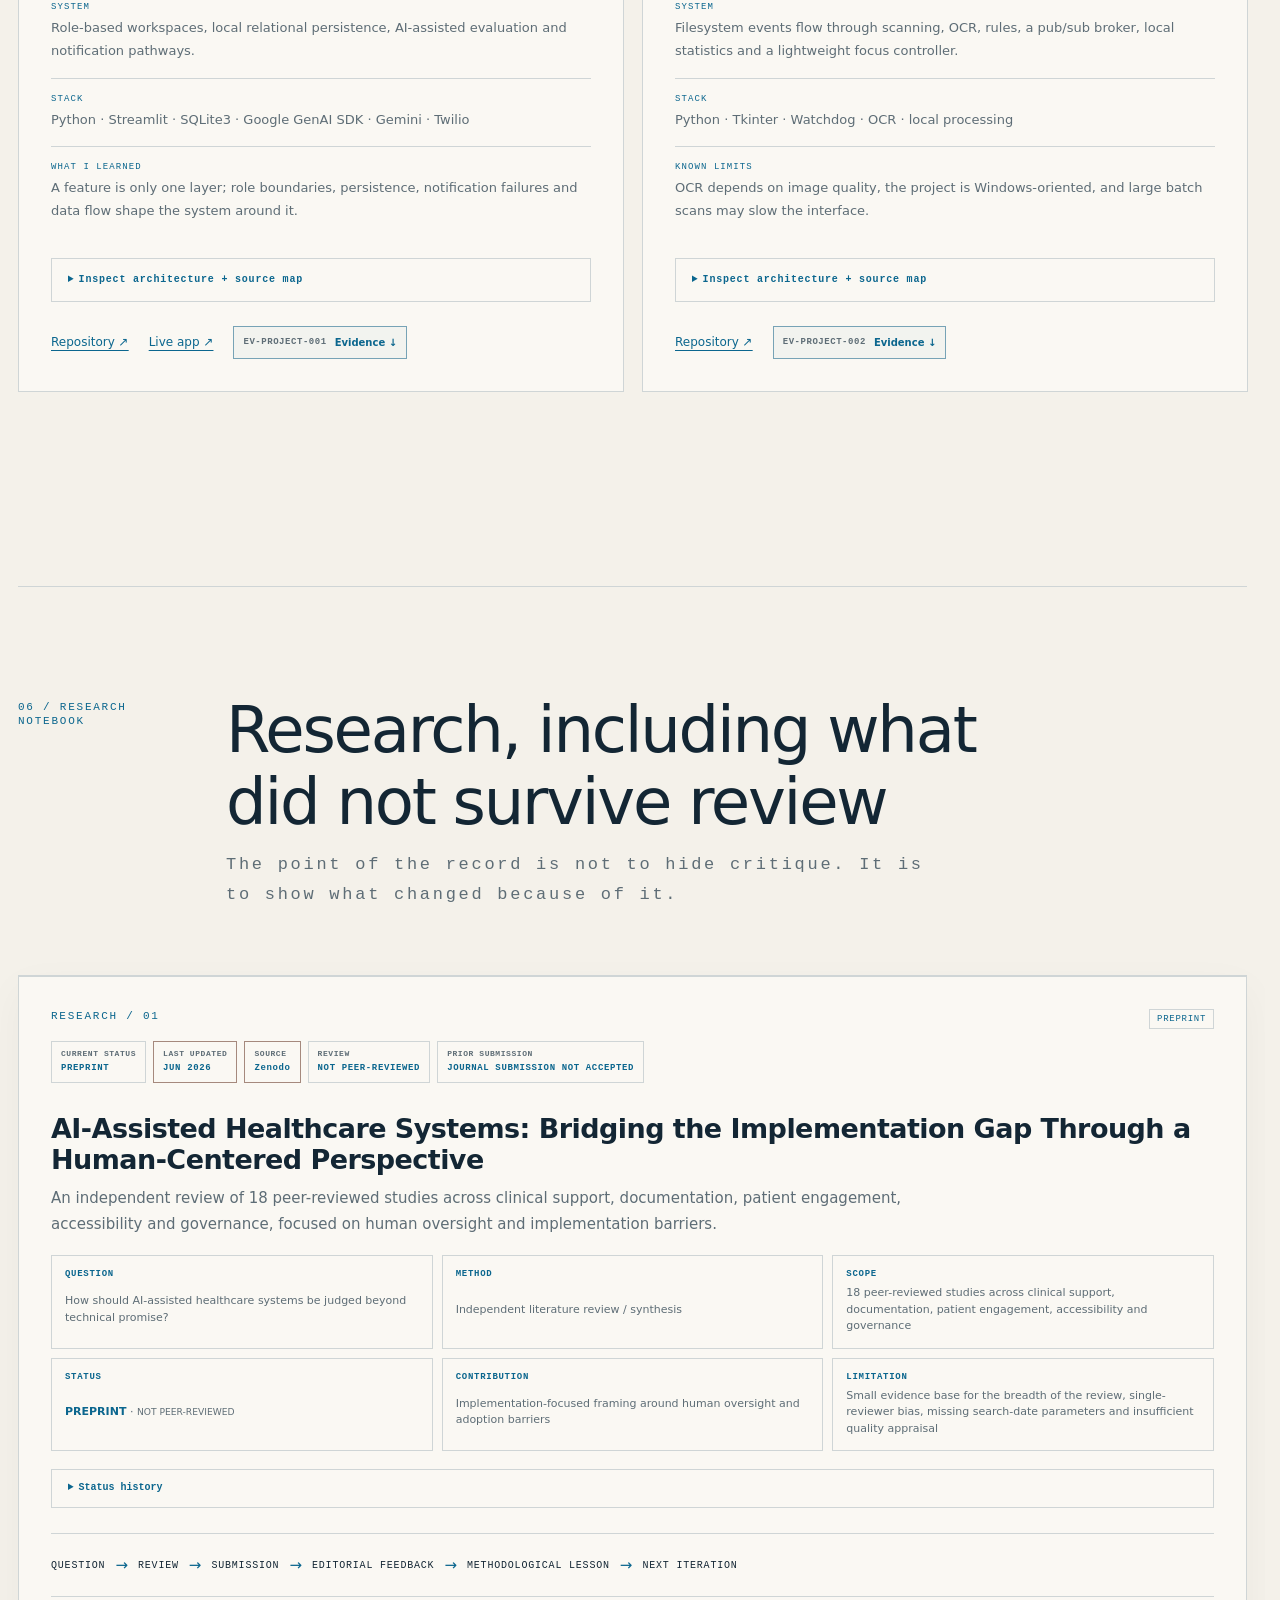
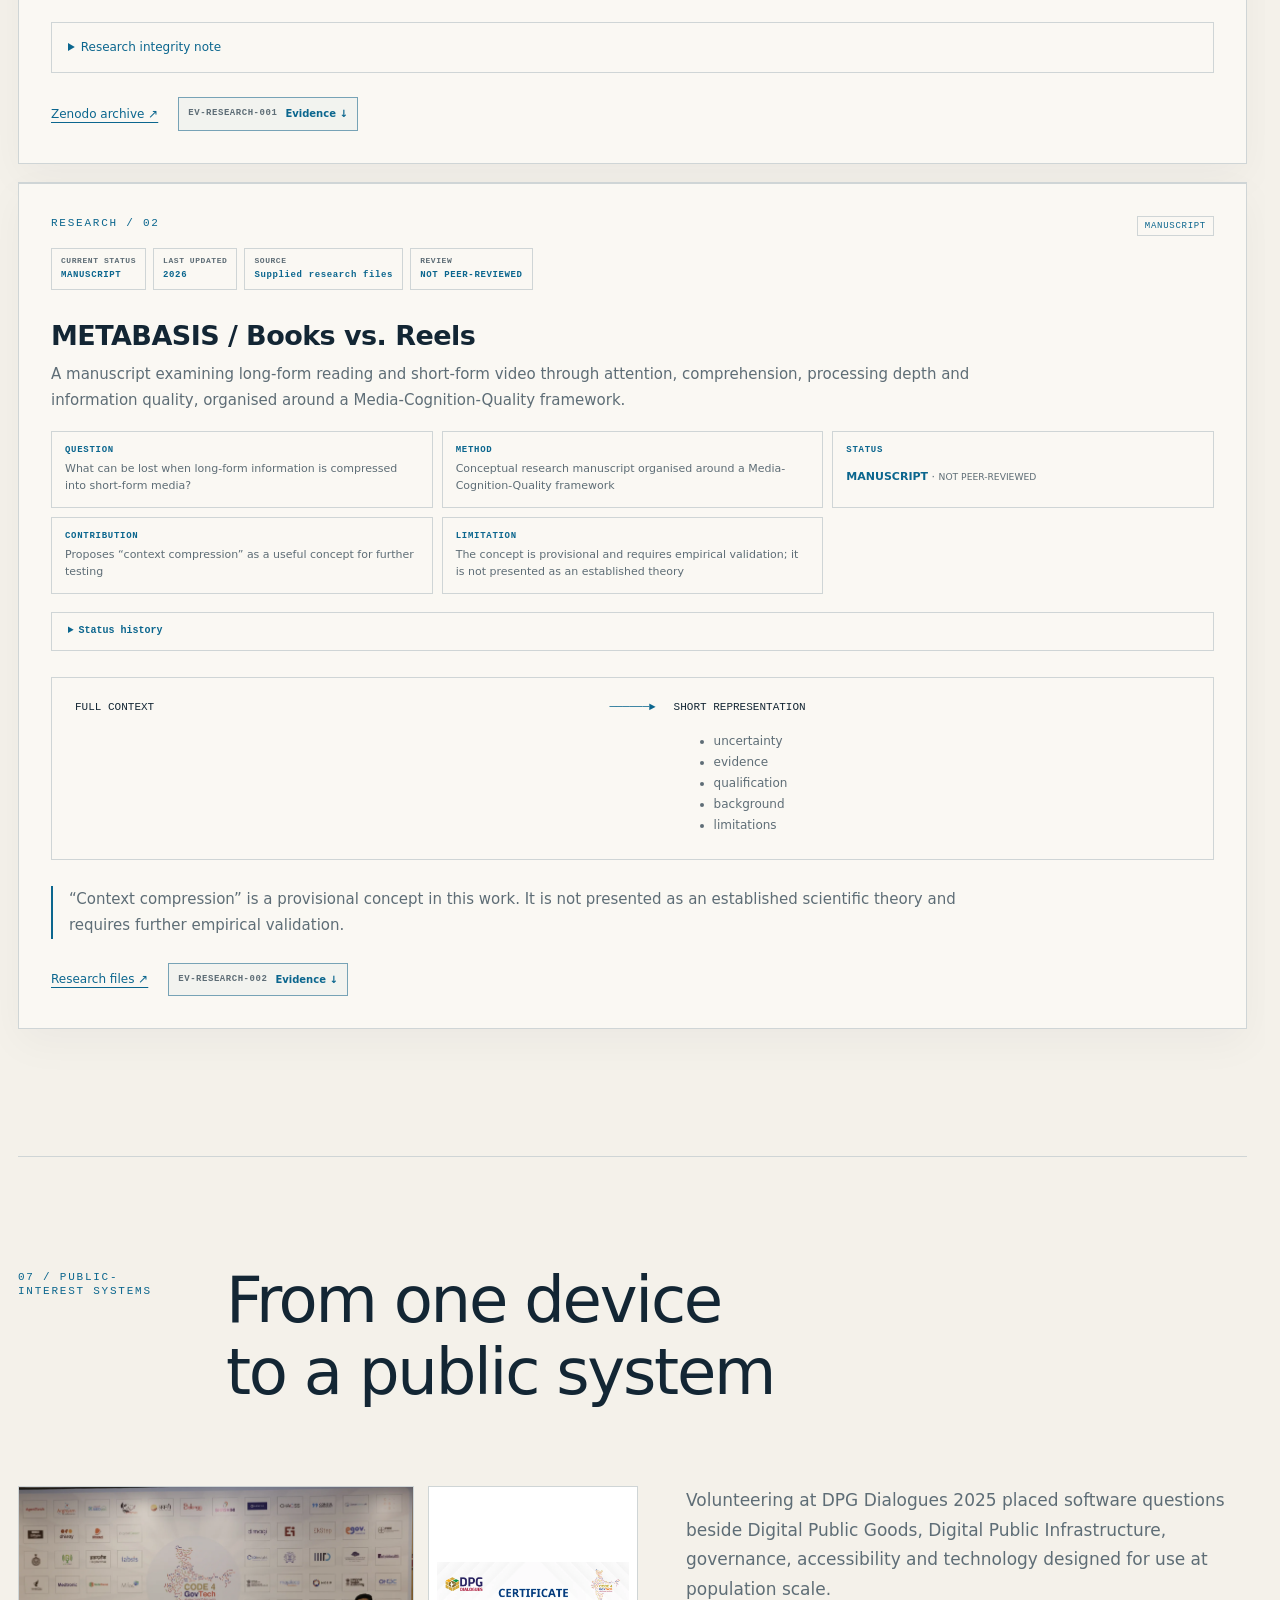
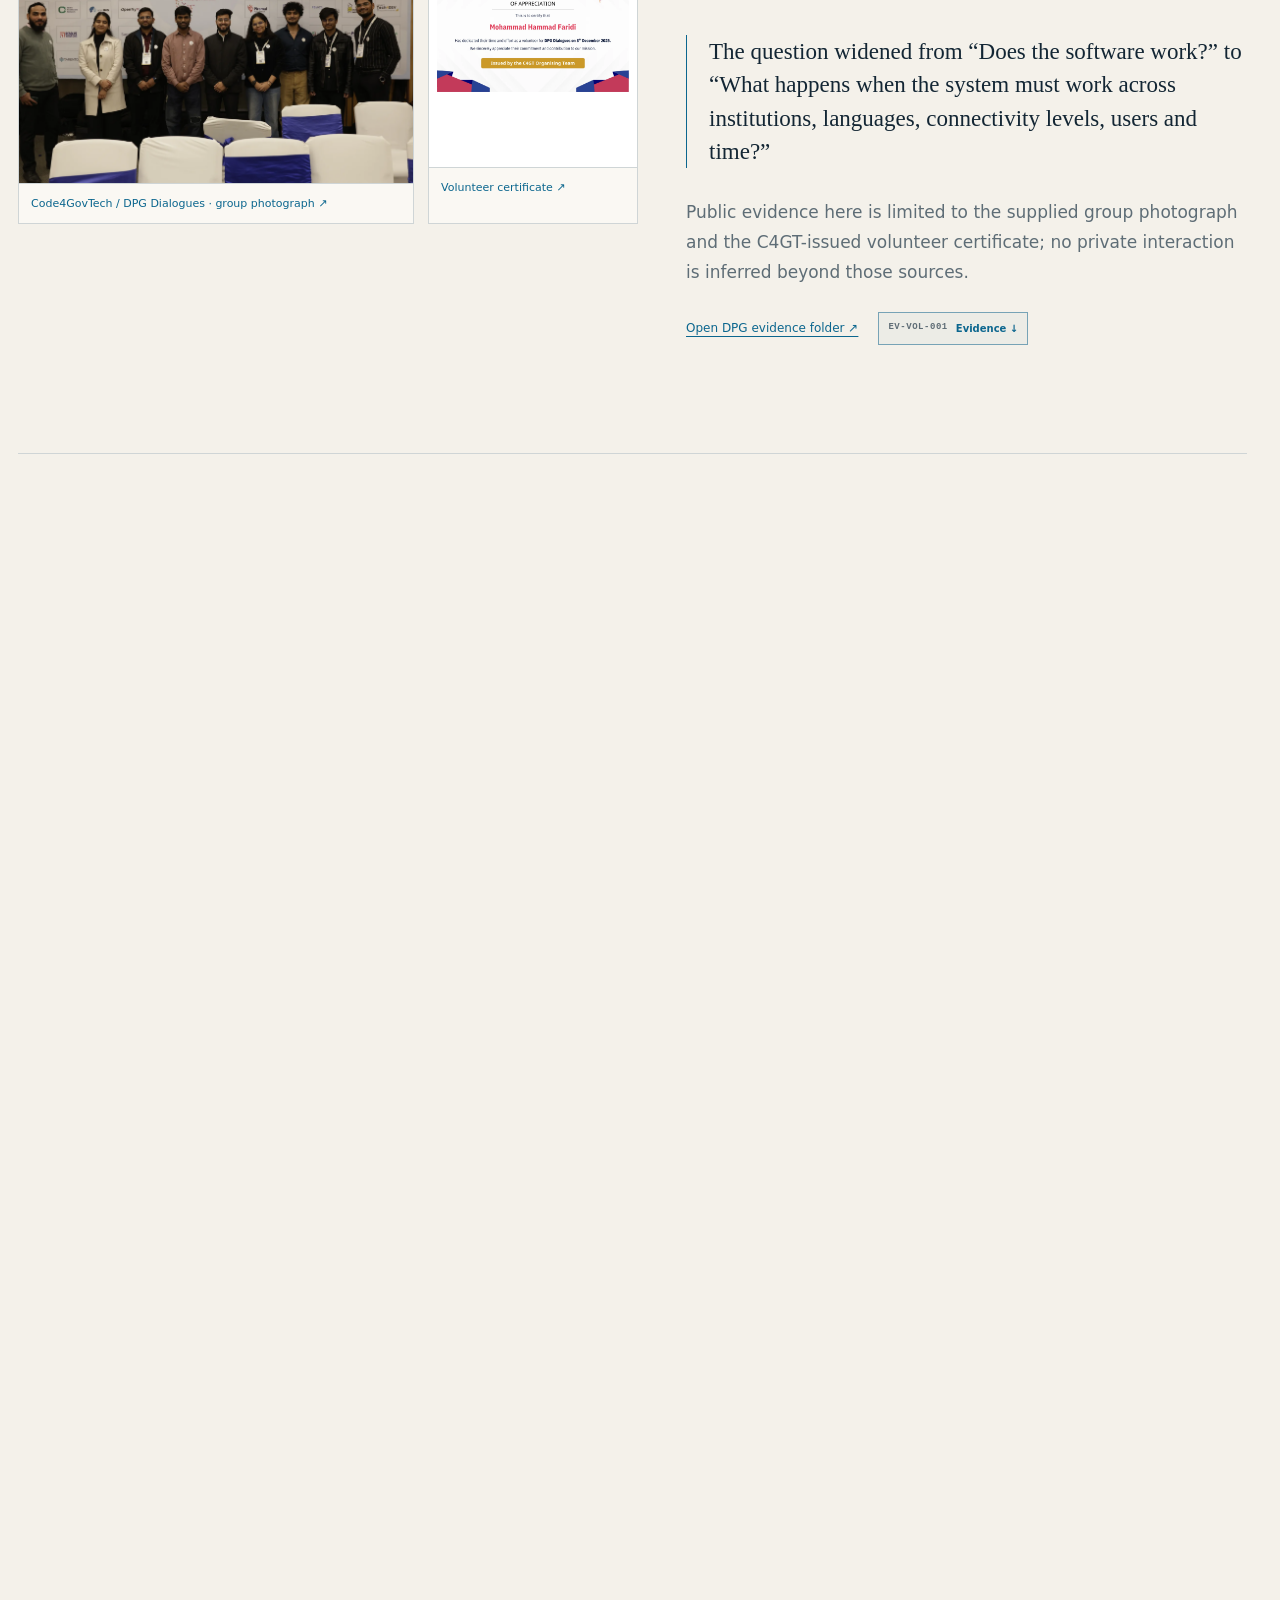
==== commit 84bf9d8f: "Correct Arabic and Japanese translations and language switching" ====
--- a/index.html
+++ b/index.html
@@ -95,7 +95,7 @@
     <a href="#profile" data-i18n="nav.profile">Profile</a><a href="#academic-path" data-i18n="nav.academics">Academics</a><a href="#work" data-i18n="nav.work">Work</a><a href="#research" data-i18n="nav.research">Research</a><a href="#evidence" data-i18n="nav.evidence">Evidence</a><a href="#credentials" data-i18n="nav.credentials">Credentials</a><a href="#resume" data-i18n="nav.resume">Résumé</a><a href="#contact" data-i18n="nav.contact">Contact</a>
   </nav>
   <div class="controls">
-    <div class="languages" aria-label="Language"><button data-lang="en" class="active">EN</button><button data-lang="ar">العربية</button><button data-lang="ja">日本語</button></div>
+    <div class="languages" aria-label="Language"><button data-lang="en" lang="en" aria-pressed="true" class="active">EN</button><button data-lang="ar" lang="ar" aria-pressed="false">العربية</button><button data-lang="ja" lang="ja" aria-pressed="false">日本語</button></div>
     <button id="theme" class="theme" aria-pressed="false" title="Toggle light / dark mode"><span data-i18n="mode.home">LIGHT</span><i>/</i><span data-i18n="mode.lab">DARK</span></button>
     <button id="menu" class="menu" aria-expanded="false" aria-controls="mobile-nav" data-i18n="menu">Menu</button>
   </div>
@@ -114,11 +114,11 @@
 <section class="hero" id="profile">
   <div class="hero-copy">
     <p class="micro" data-i18n="hero.kicker">STUDENT · BUILDER · RESEARCHER</p>
-    <h1><span>Mohammad</span> <span>Hammad Faridi</span></h1>
+    <h1 dir="ltr"><span>Mohammad</span> <span>Hammad Faridi</span></h1>
     <p class="hero-role"><span data-state="profile.stage">Current academic stage</span><span aria-hidden="true"> · </span><span data-i18n="hero.role">Software × Data Science × Electronics</span></p>
     <p class="lede" data-i18n="hero.lede">Building useful software. Exploring data, electronics and the people who use technology.</p>
     <div class="actions"><a class="btn primary" href="#current-status">Current status</a><a class="btn" href="#selected-work">Selected work</a><a class="btn" href="#academic-path" data-i18n="cta.path">Academic path</a><a class="btn" href="https://drive.google.com/file/d/1es2jFYbbYQQ4BdC5oNyECEX2p4zypKti/view?usp=drivesdk" target="_blank" rel="noopener" data-i18n="cta.resume">View résumé</a><a class="btn" href="#evidence" data-i18n="cta.verify">Verify credentials</a></div>
-    <div class="contact-rail" aria-label="Profile links">
+    <div class="contact-rail" dir="ltr" aria-label="Profile links">
       <a href="mailto:mhammadfaridi07@gmail.com"><span>EMAIL</span><b>mhammadfaridi07@gmail.com</b></a>
       <a href="https://linkedin.com/in/hammadfaridi07" target="_blank" rel="noopener"><span>LINKEDIN</span><b>/in/hammadfaridi07 ↗</b></a>
       <a href="https://github.com/VARMAD07" target="_blank" rel="noopener"><span>GITHUB</span><b>@VARMAD07 ↗</b></a>
@@ -493,7 +493,7 @@
   <div class="record-subhead supporting"><span data-i18n="record.supporting">SUPPORTING EXPERIENCE</span><small>Historical context · evidence type kept explicit</small></div>
   <div class="timeline">
     <article data-kind="competition"><time>2022</time><div><span class="record-type" data-i18n="record.type.competition">COMPETITION</span><h3 data-i18n="record.amu">AMU “Unity in Diversity” poetry participation</h3><p data-i18n="record.amuText">Online self-composed poem competition organised by Sarojini Naidu Hall, Aligarh Muslim University.</p></div><span class="badge">SUPPLIED DOCUMENT</span></article>
-    <article data-kind="employment"><time>NOV–DEC 2025</time><div><span class="record-type" data-i18n="record.type.work">EMPLOYMENT / OPERATIONS</span><h3 data-i18n="record.ops">Documentation & Client Operations Assistant</h3><p data-i18n="record.opsText">Processed 60+ government-related applications involving data collection, document validation, form completion and OTP-based authentication. Employer name is intentionally not invented.</p></div><span class="badge">SUPPLIED DOCUMENT</span></article>
+    <article data-kind="employment"><time>NOV–DEC 2025</time><div><span class="record-type" data-i18n="record.type.work">EMPLOYMENT / OPERATIONS</span><h3 data-i18n="record.ops">Documentation & Client Operations Assistant</h3><p data-i18n="record.opsText">Processed 60+ government-related applications involving data collection, document validation, form completion and OTP-based authentication.</p></div><span class="badge">SUPPLIED DOCUMENT</span></article>
     <article data-kind="volunteering"><time>08 DEC 2025</time><div><span class="record-type" data-i18n="record.type.volunteering">VOLUNTEERING</span><h3>DPG Dialogues 2025 · Volunteer</h3><p data-i18n="record.dpgText">Supported event coordination and on-ground operations; certificate issued by the C4GT Organising Team.</p></div><span class="badge">SUPPLIED DOCUMENT</span></article>
     <article data-kind="self-reported"><time>JAN 2026</time><div><span class="record-type" data-i18n="record.type.contribution">CONTRIBUTION · SELF-REPORTED</span><h3>United Nations Volunteers · Contributor</h3><p>Listed as an active contributor in the supplied résumé record from 2026. No public issuer record is linked here, so this remains a historical self-reported entry rather than a current verified status.</p></div><span class="badge self">SELF-REPORTED</span></article>
   </div>
--- a/styles.css
+++ b/styles.css
@@ -1473,3 +1473,18 @@
 /* Keep the banner aligned with content and avoid an oversized trailing gap. */
 main .portfolio-banner{margin:28px auto 40px}
 @media(max-width:720px){main .portfolio-banner{margin:20px auto 28px}}
+
+/* Multilingual text must wrap without distorting Arabic shaping or identifiers. */
+html[lang="ar"] :is(.micro,.badge,.record-type,.theme,.course-status-chip,.eyebrow){letter-spacing:normal}
+html[lang="ar"] :is(p,li,summary){line-height:1.9}
+html[lang="ja"] body{font-family:system-ui,"Yu Gothic","Meiryo",sans-serif}
+html[lang="ja"] :is(p,li,summary){line-break:strict;word-break:normal;overflow-wrap:anywhere}
+:is(.status-dashboard,.status-timeline,.path-card,.course-state-item) :is(b,small,span){overflow-wrap:anywhere}
+.contact-rail b,code,[data-copy],a[href^="mailto:"]{unicode-bidi:isolate;direction:ltr}
+html[dir="rtl"] h1[dir="ltr"]{text-align:right}
+@media(max-width:720px){
+ html[dir="rtl"] .timeline article{grid-template-columns:minmax(0,1fr)}
+ html[dir="rtl"] .timeline :is(time,article>div,.badge){grid-column:1;grid-row:auto}
+}
+
+html[lang="ja"] :is(.section-head h2+p,.micro,.badge,.record-type,.course-status-chip){letter-spacing:normal}
